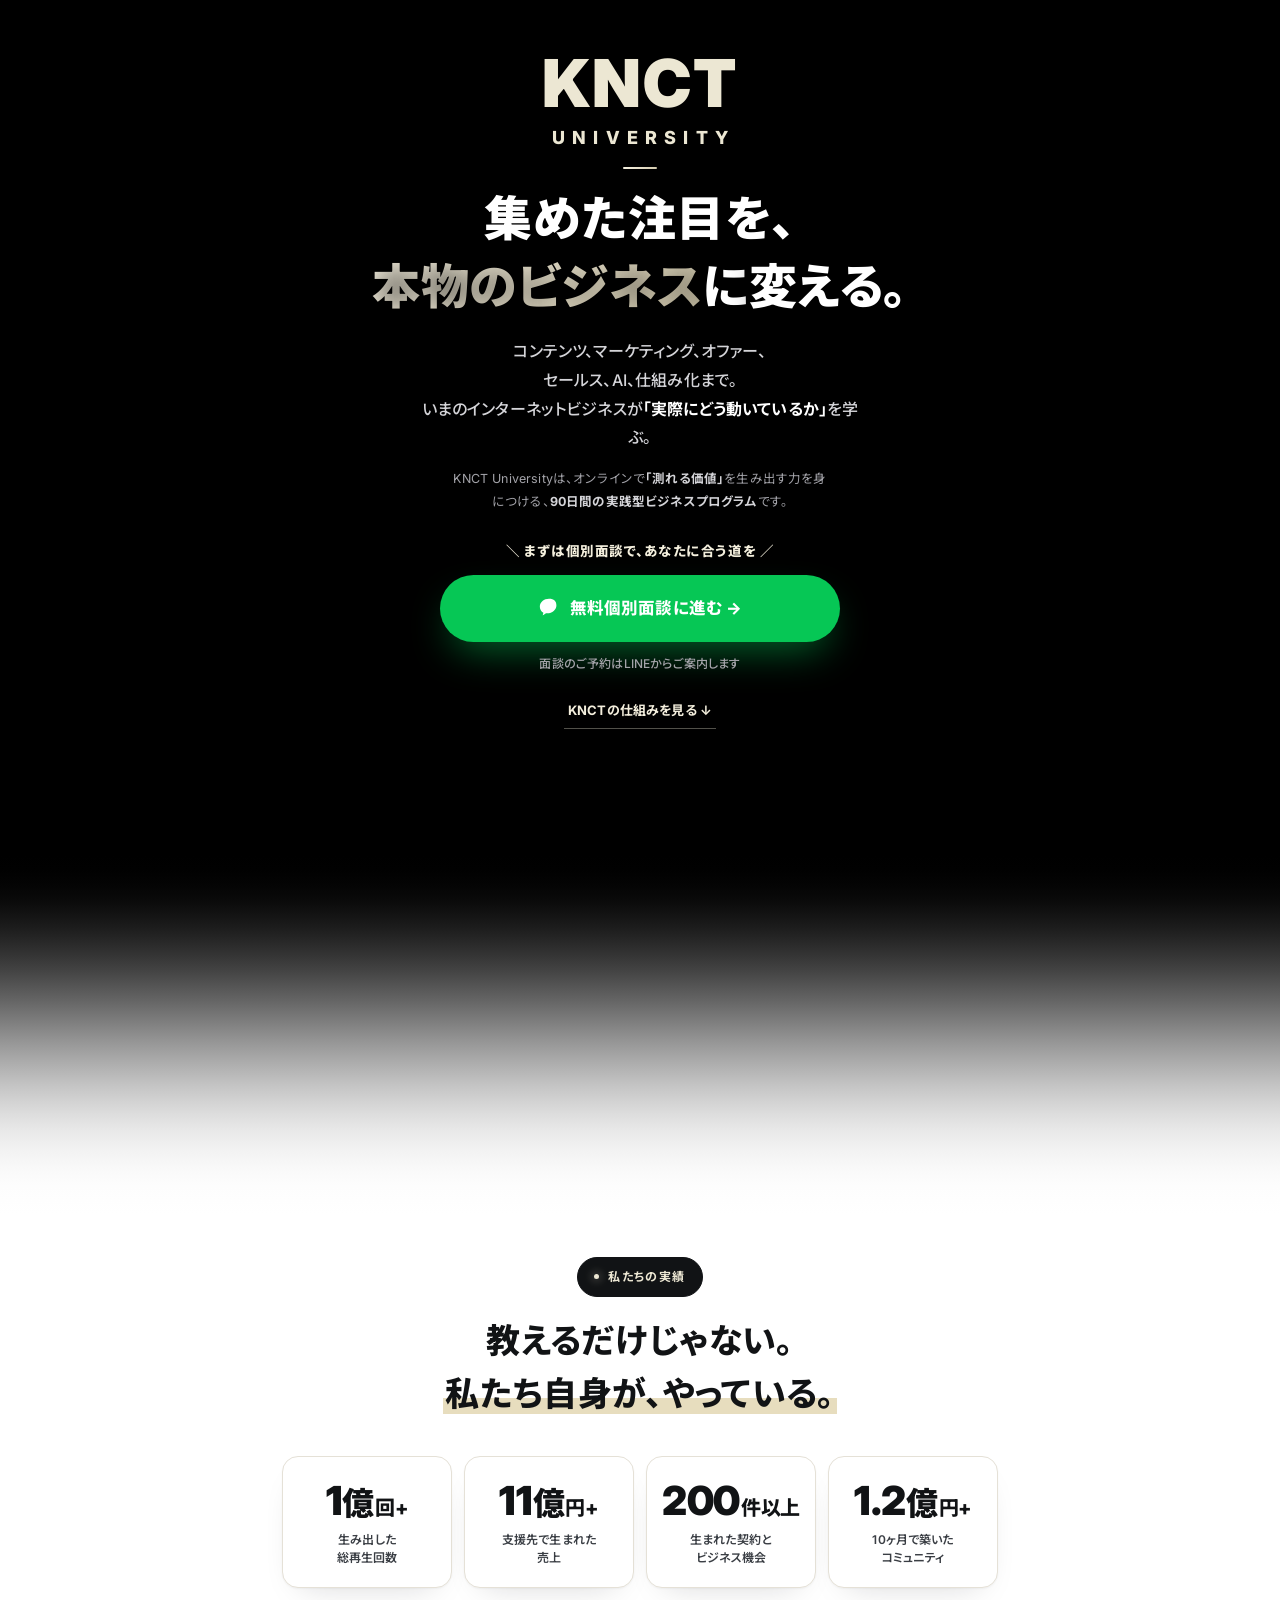
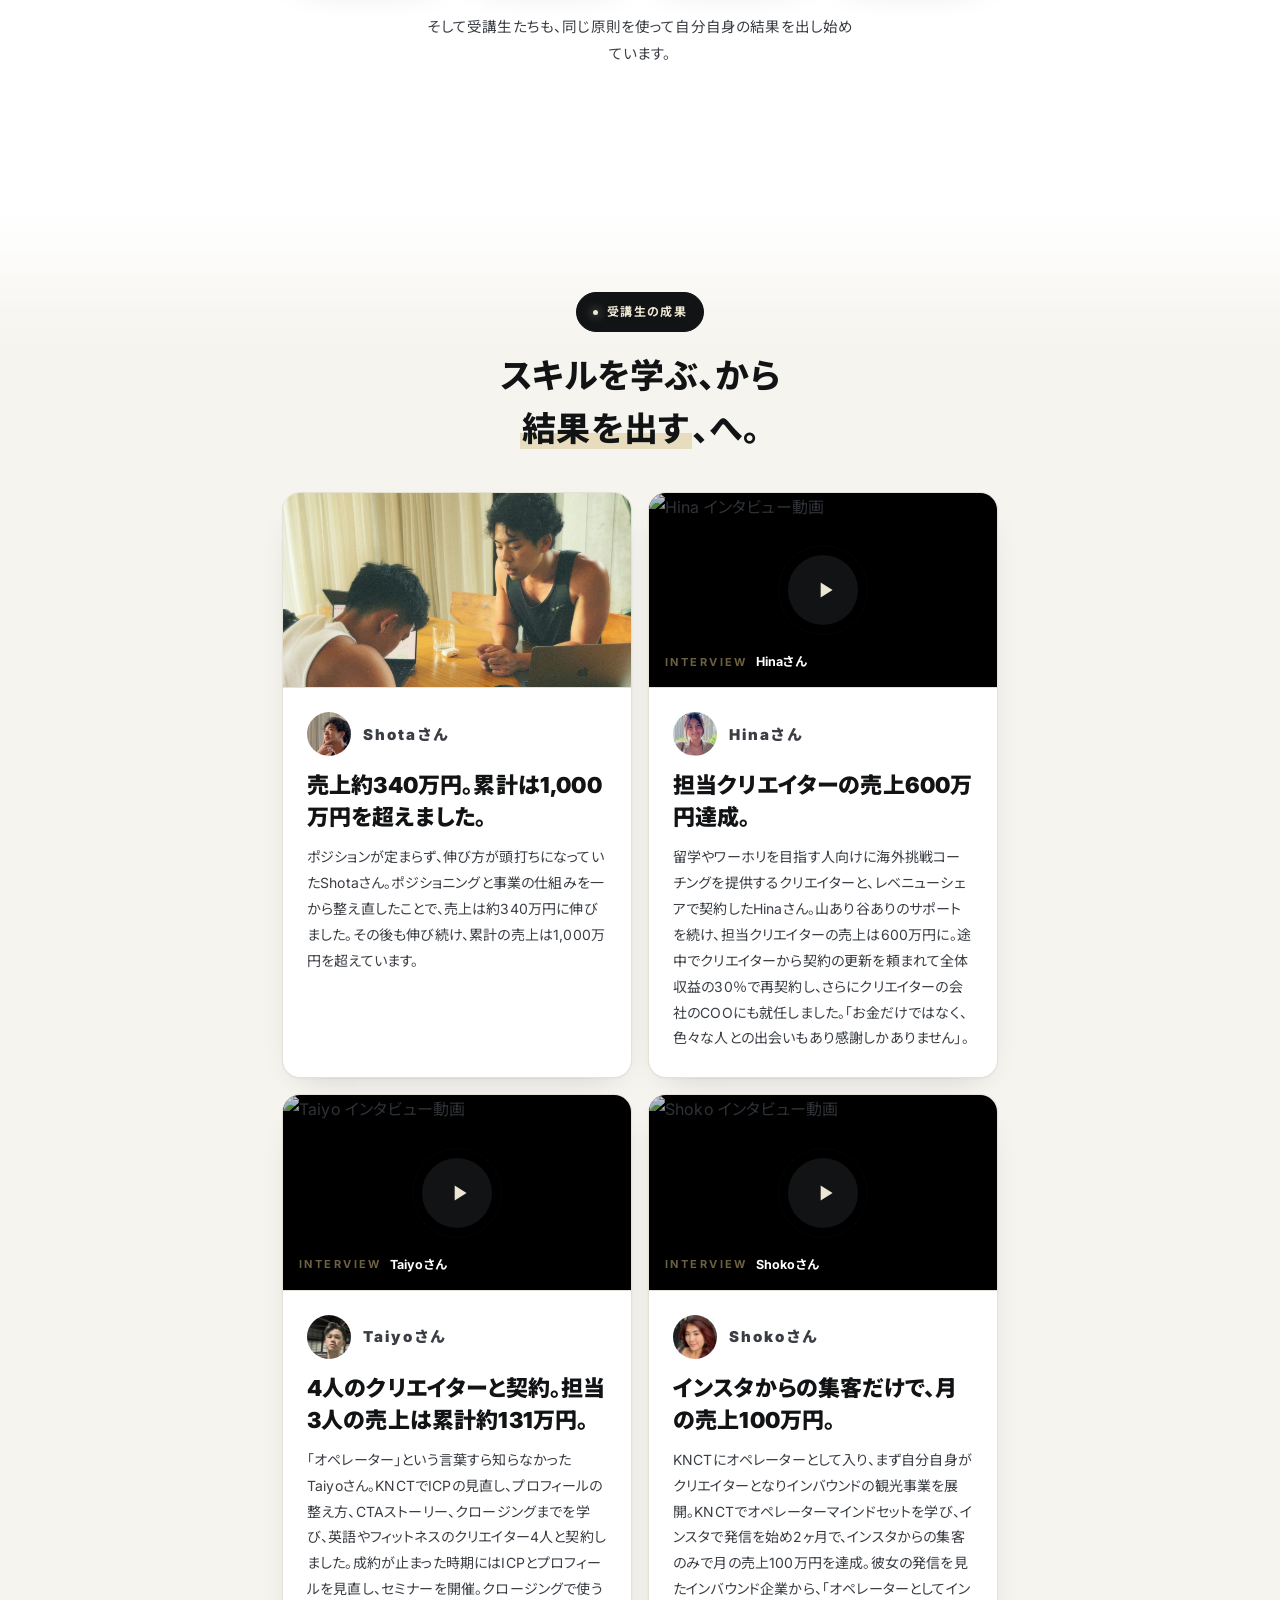
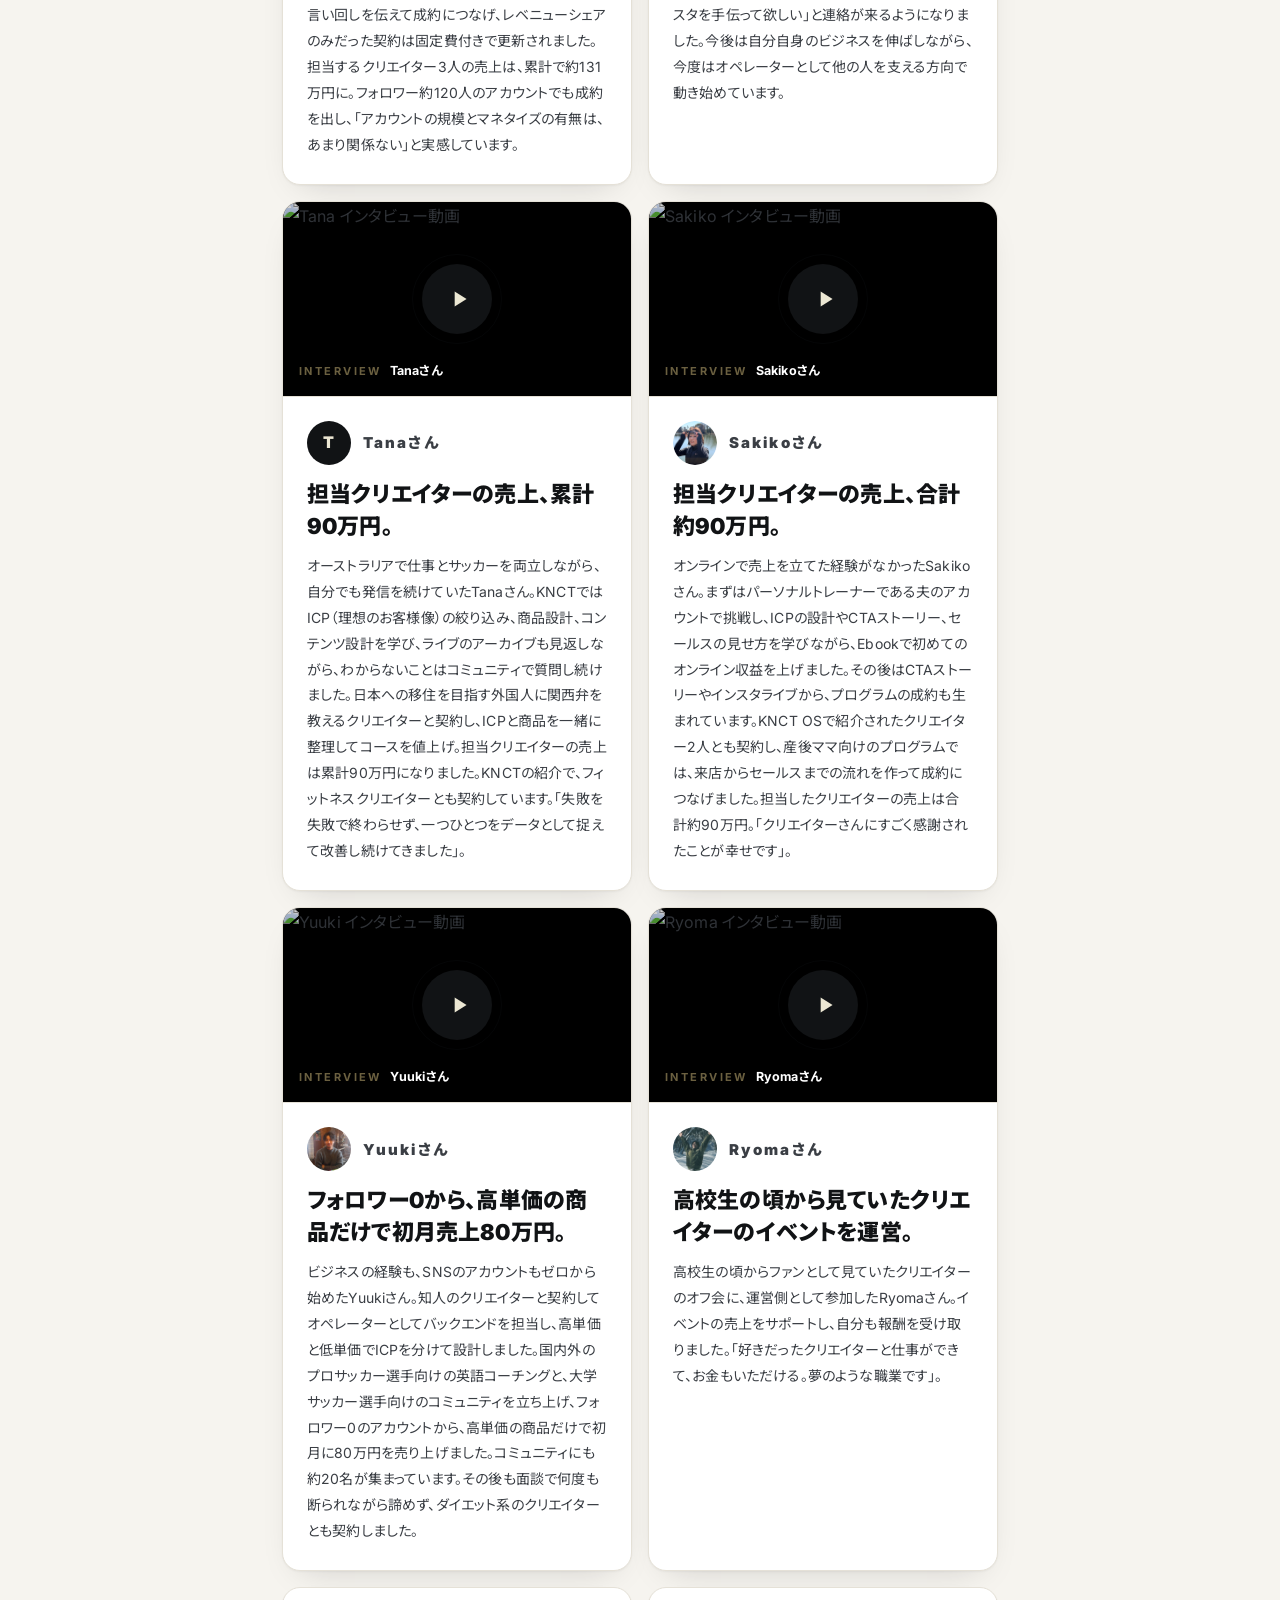
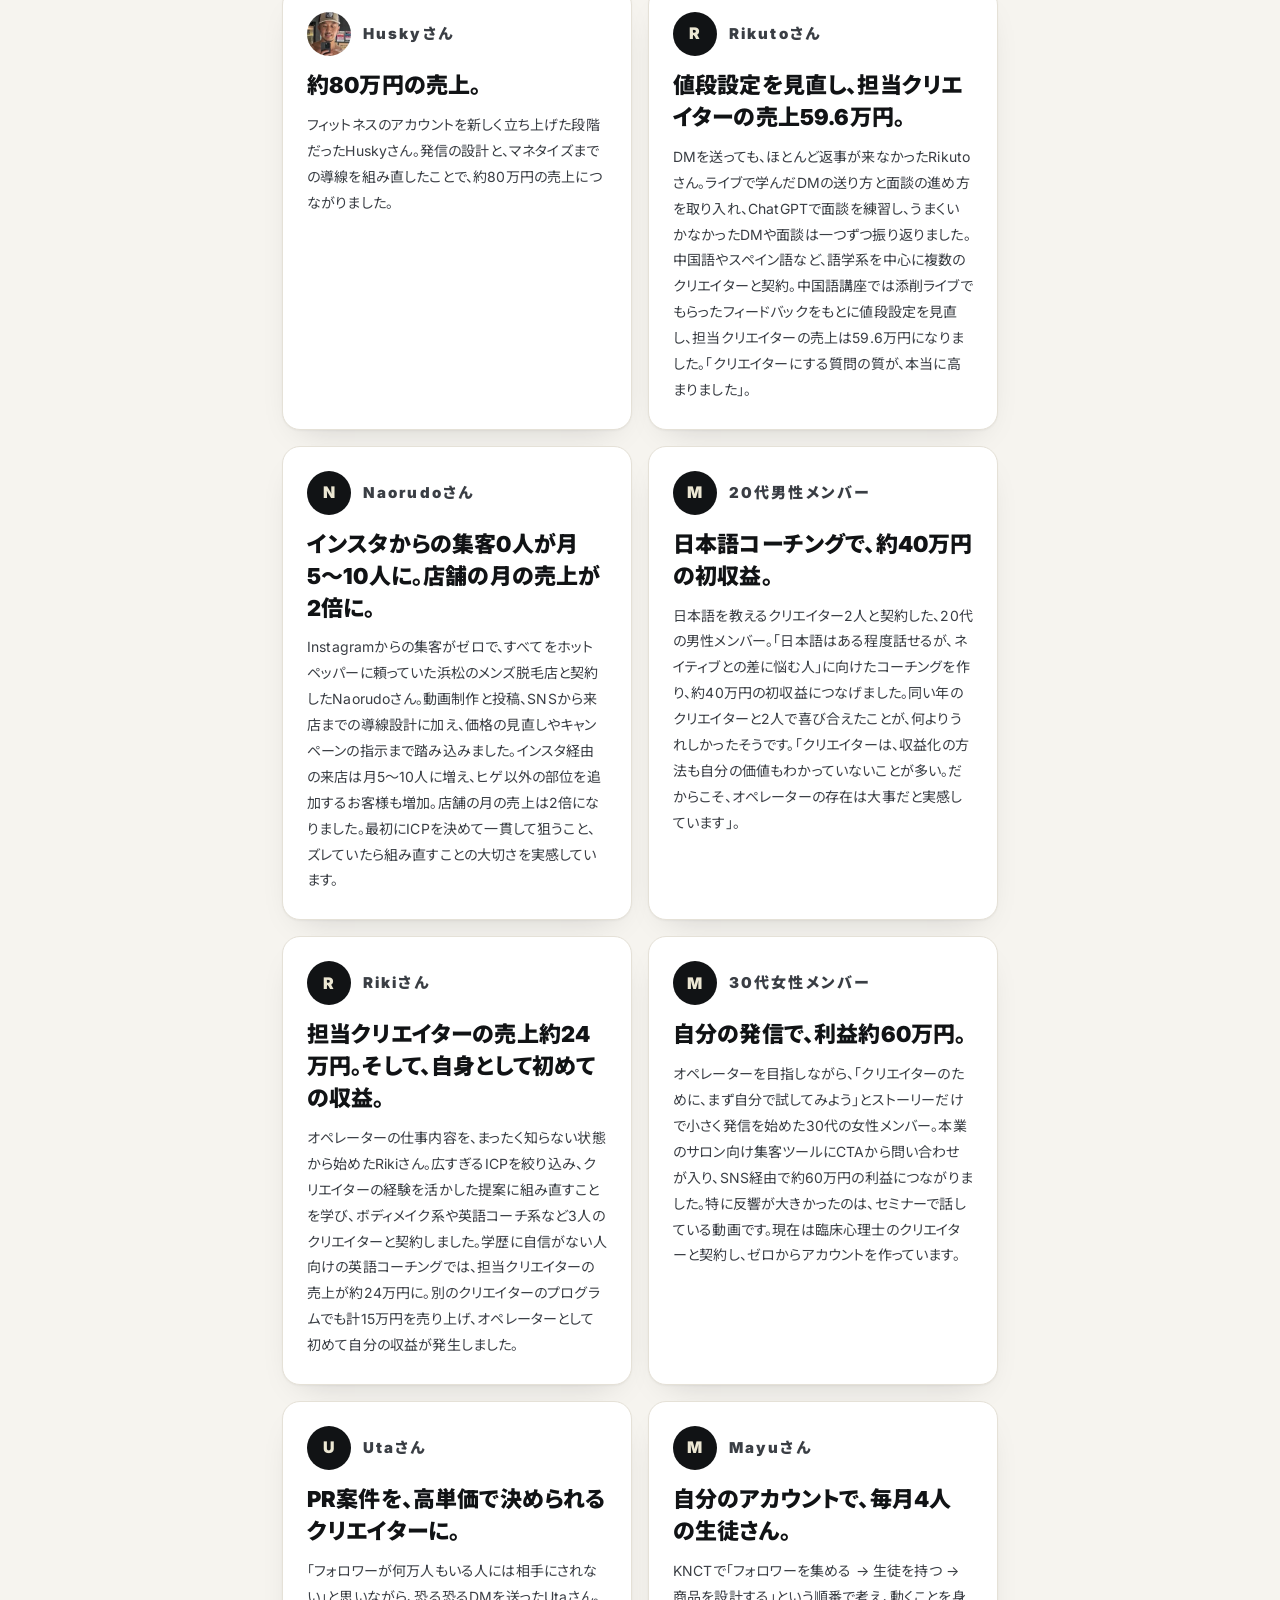
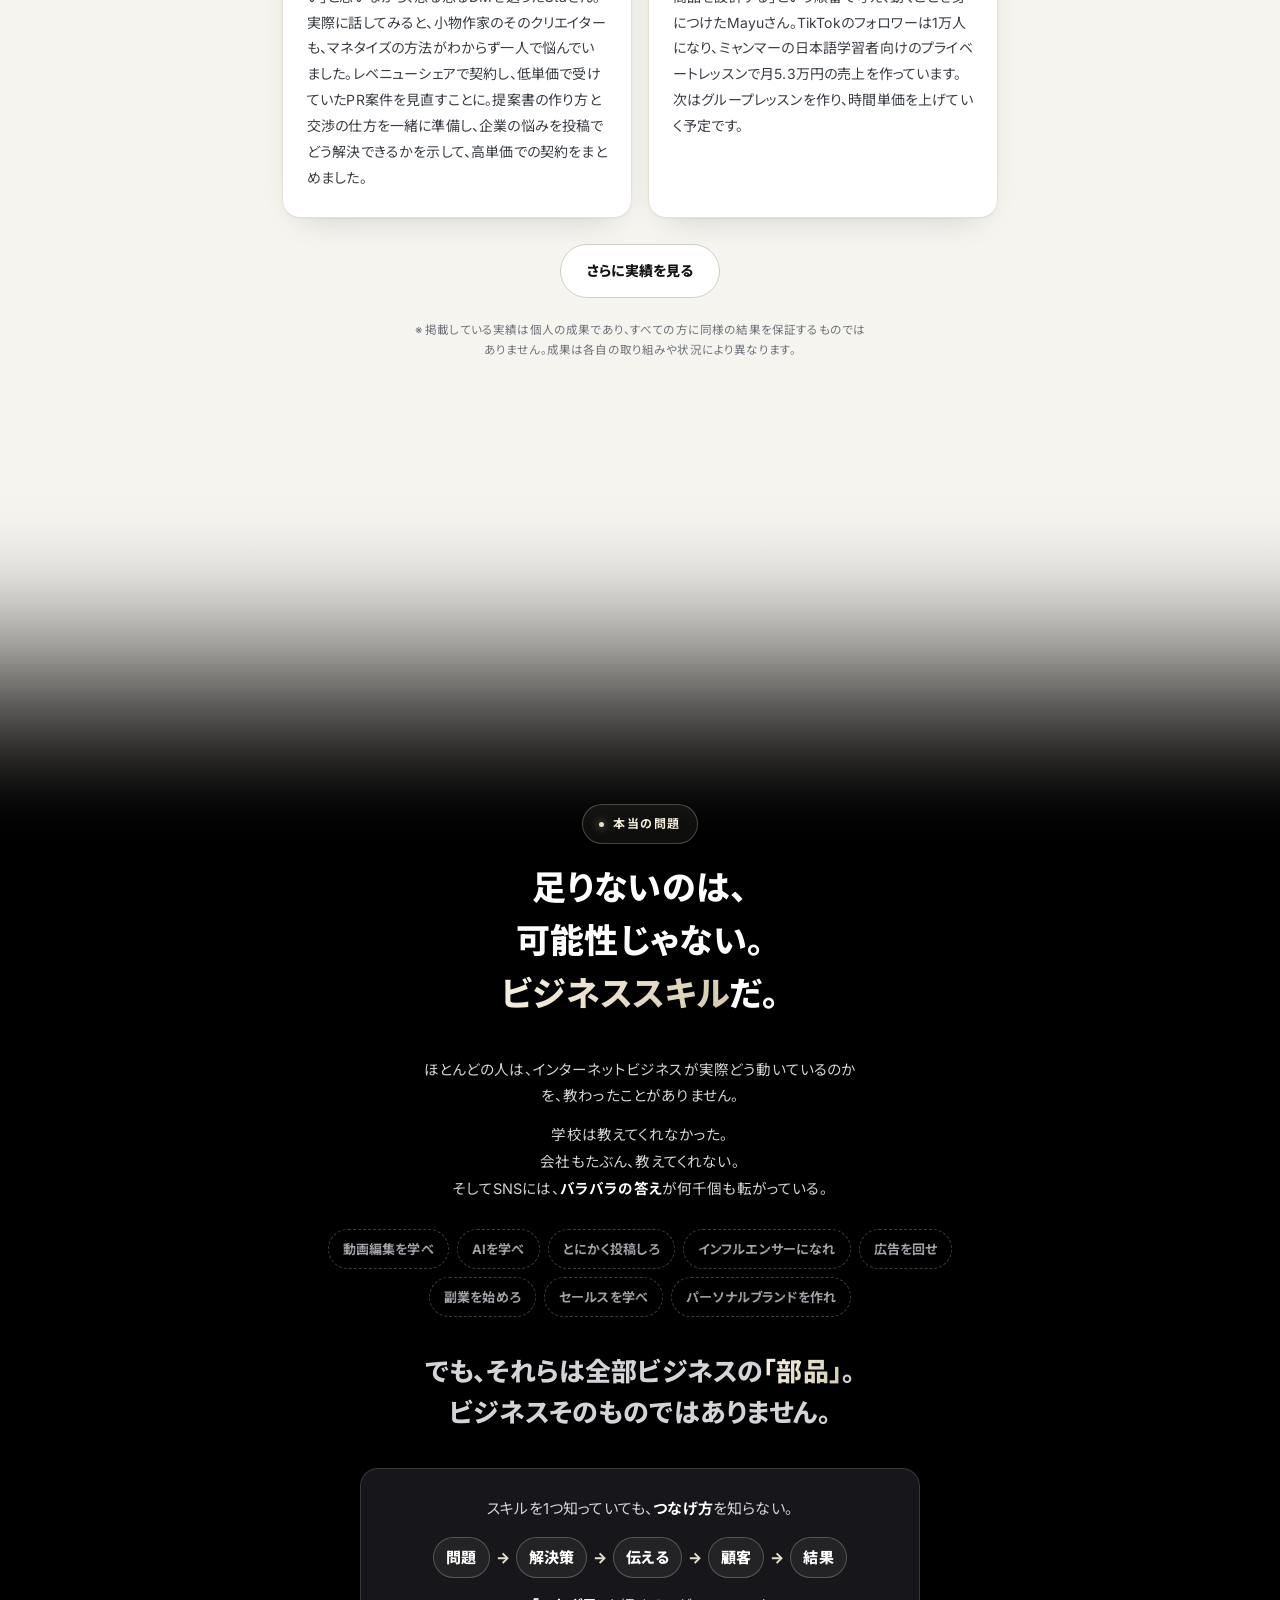
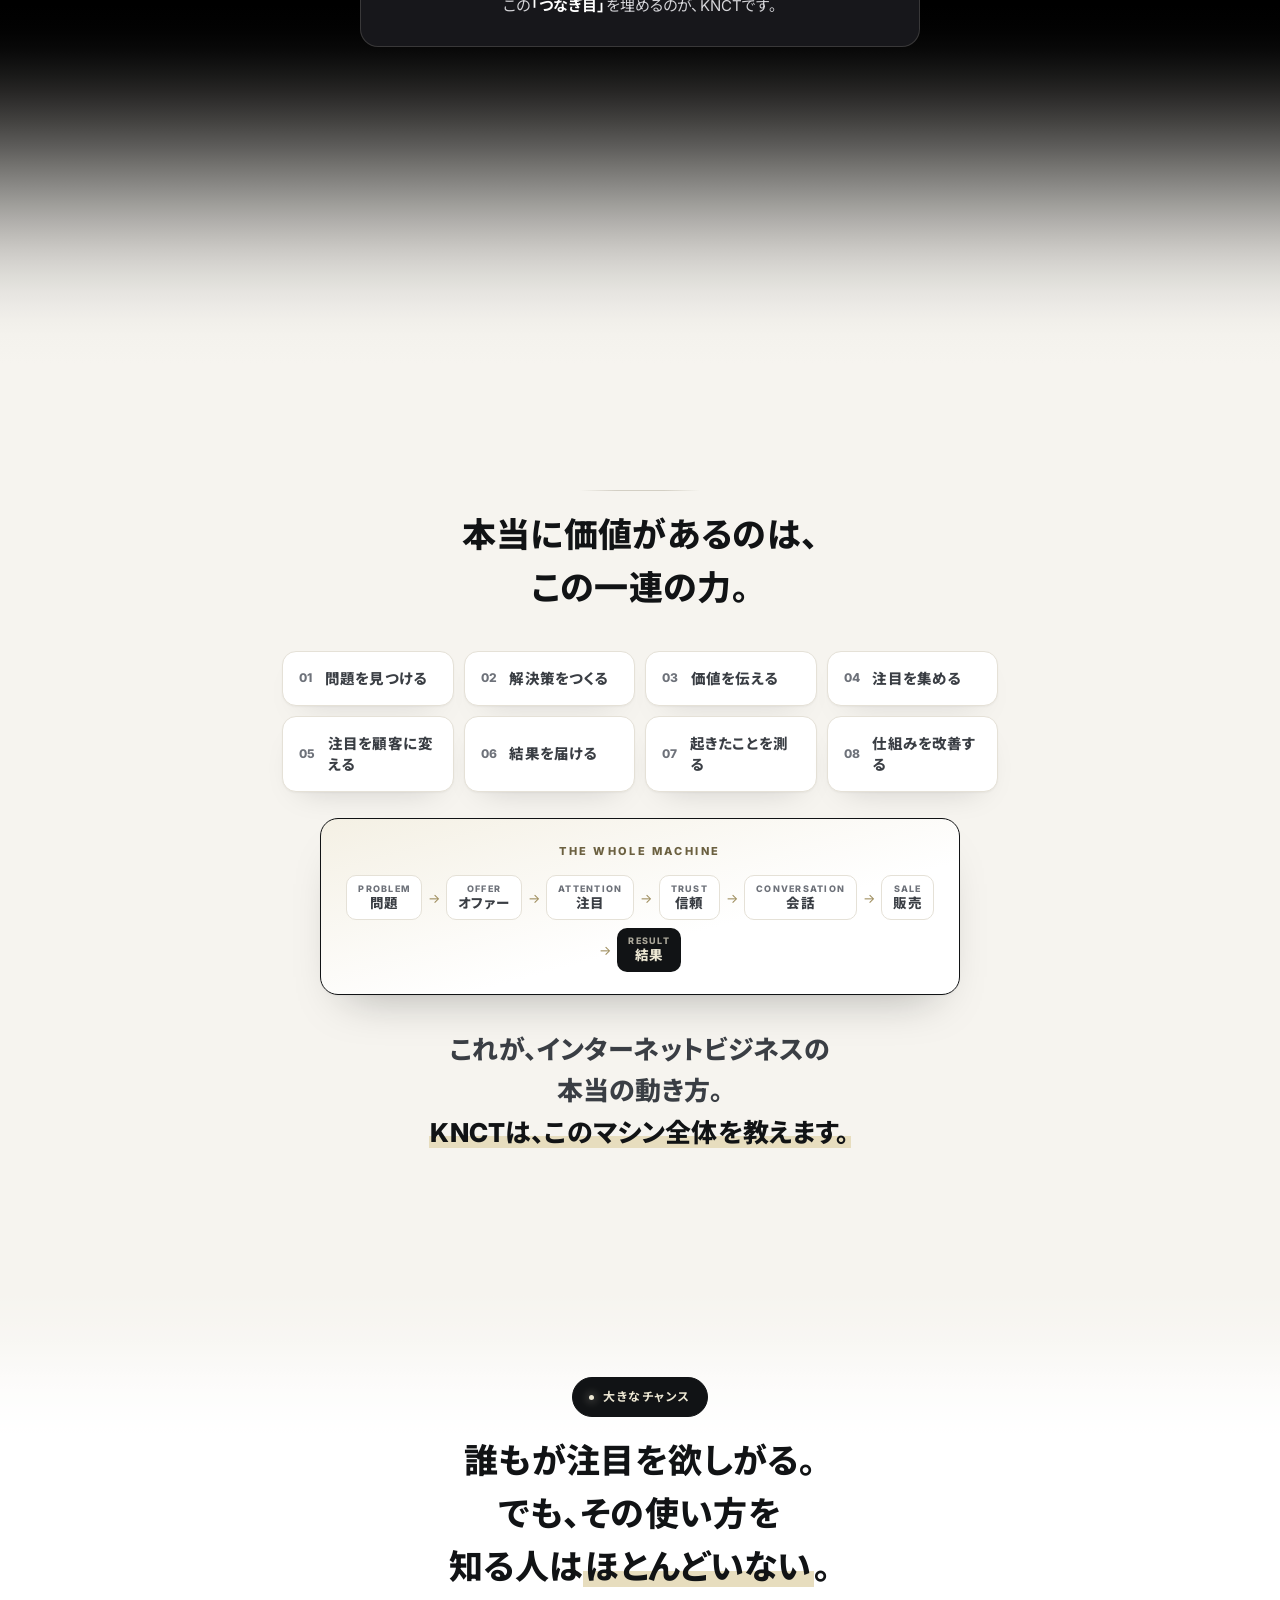
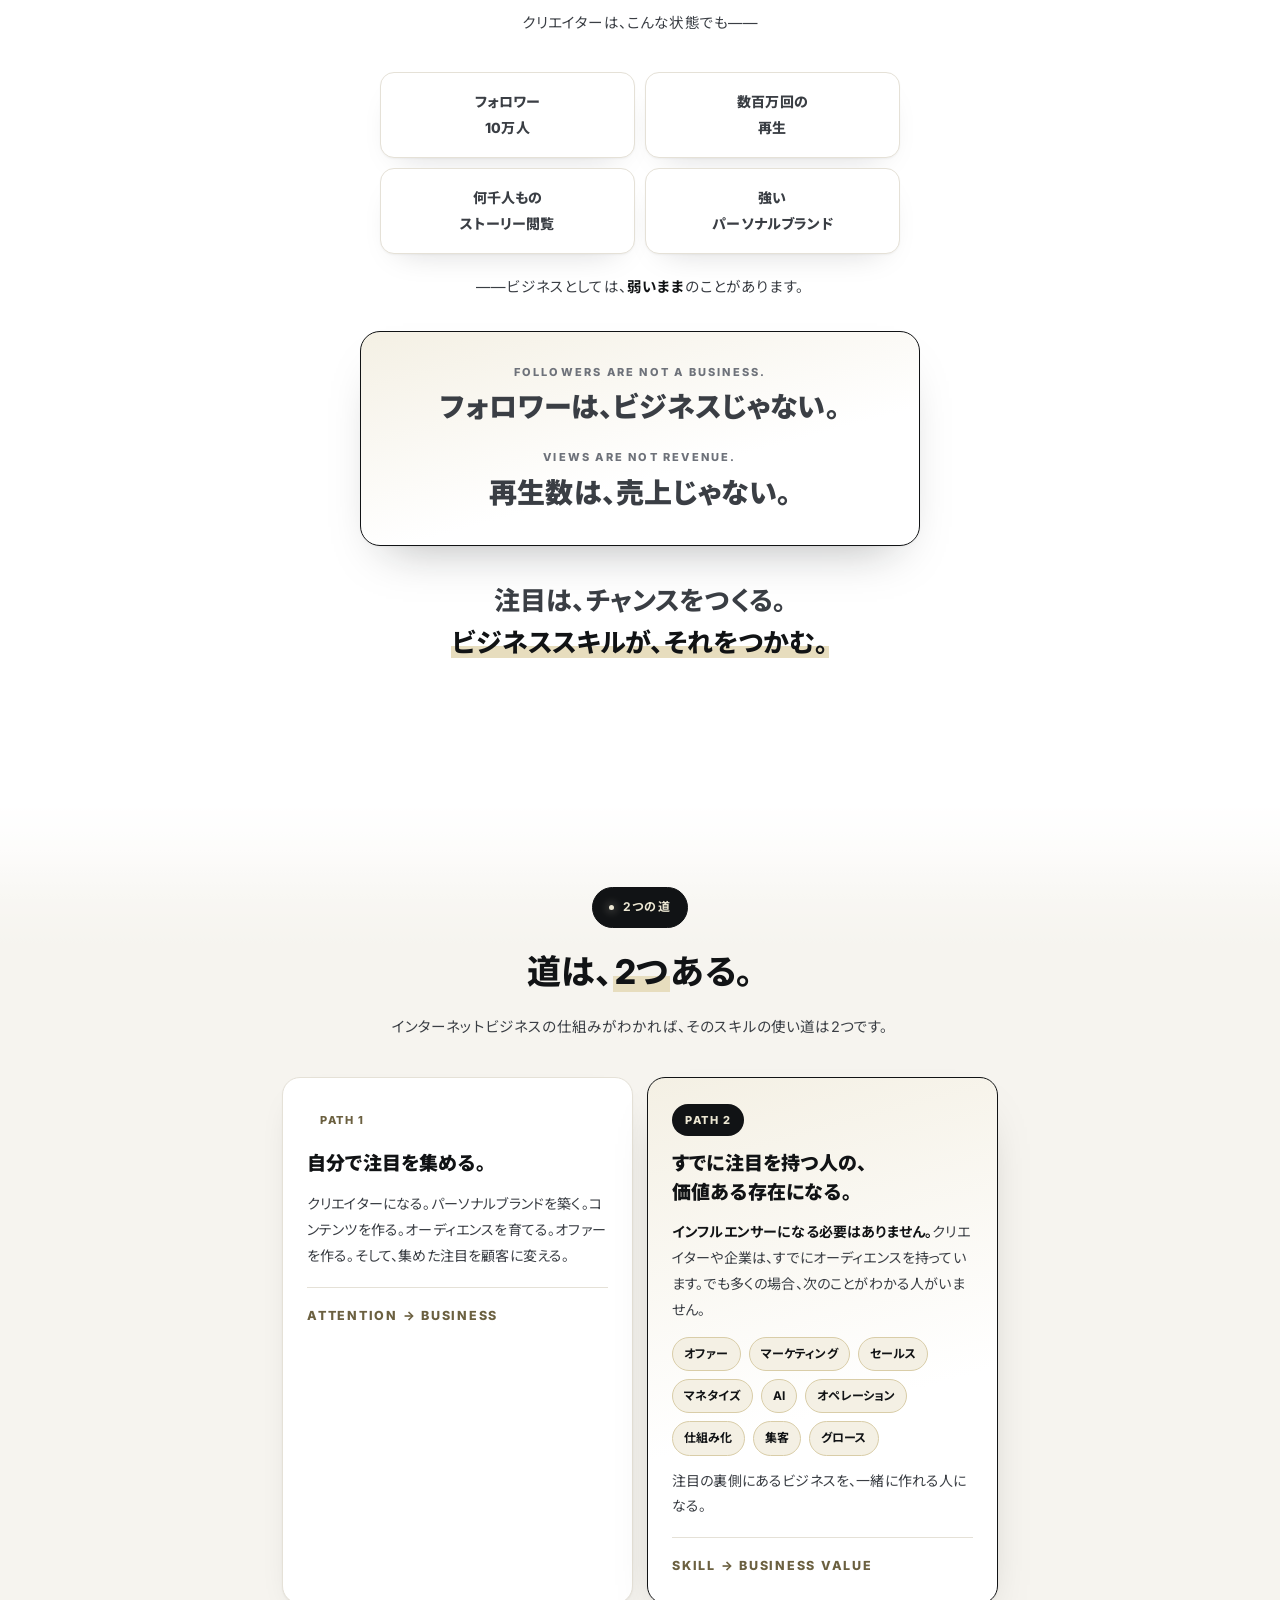
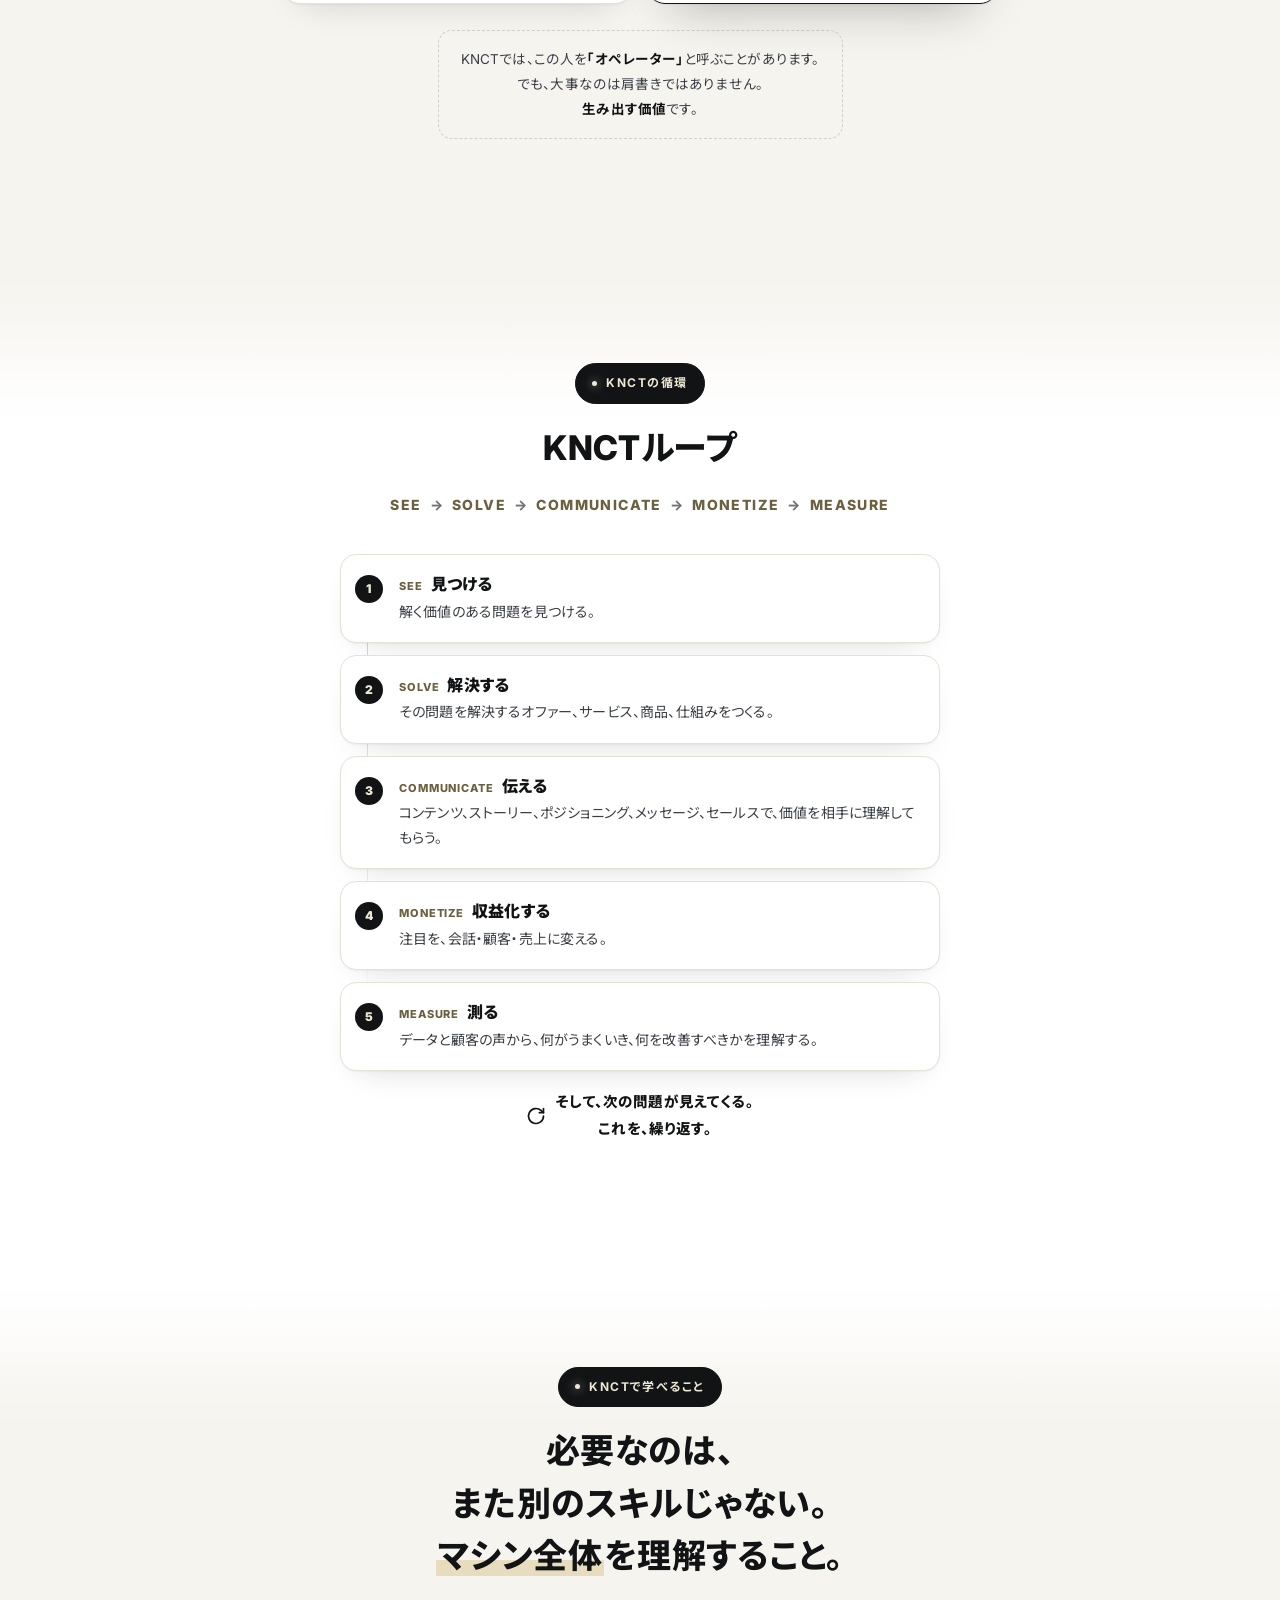
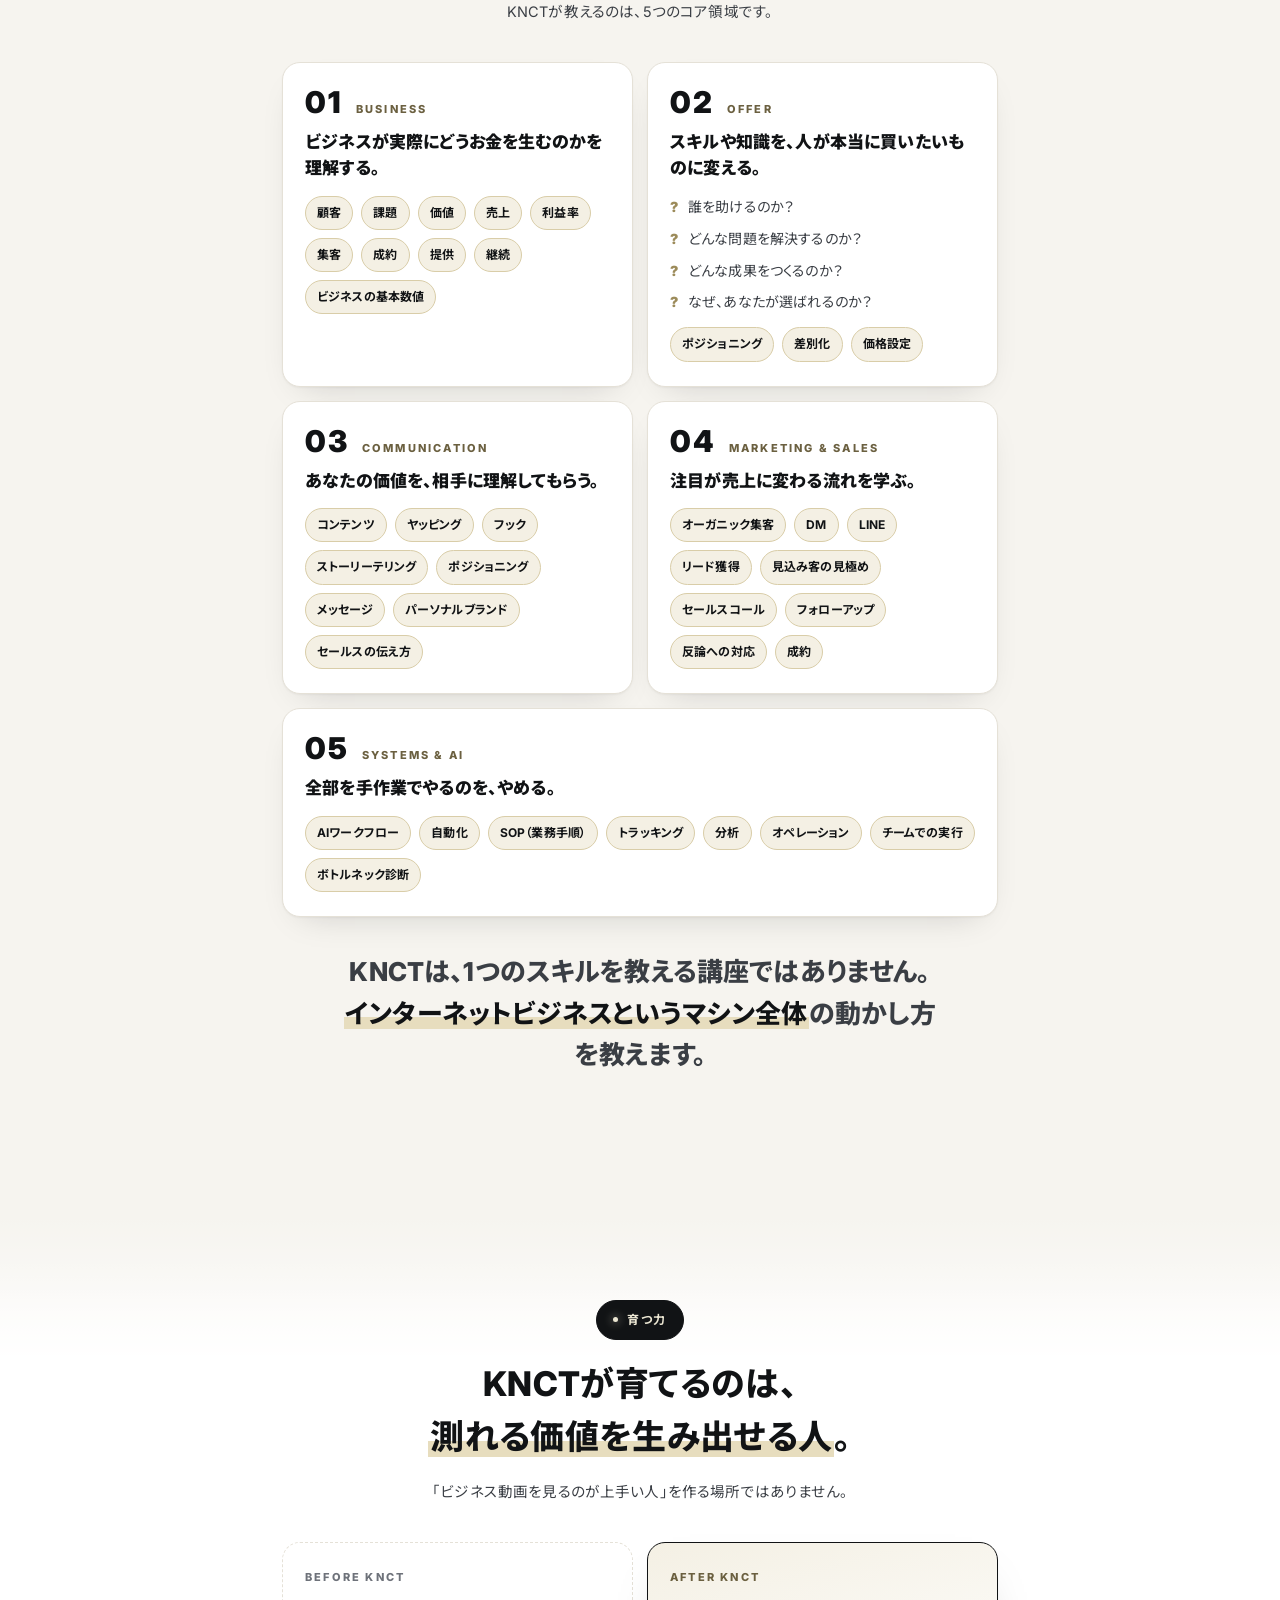
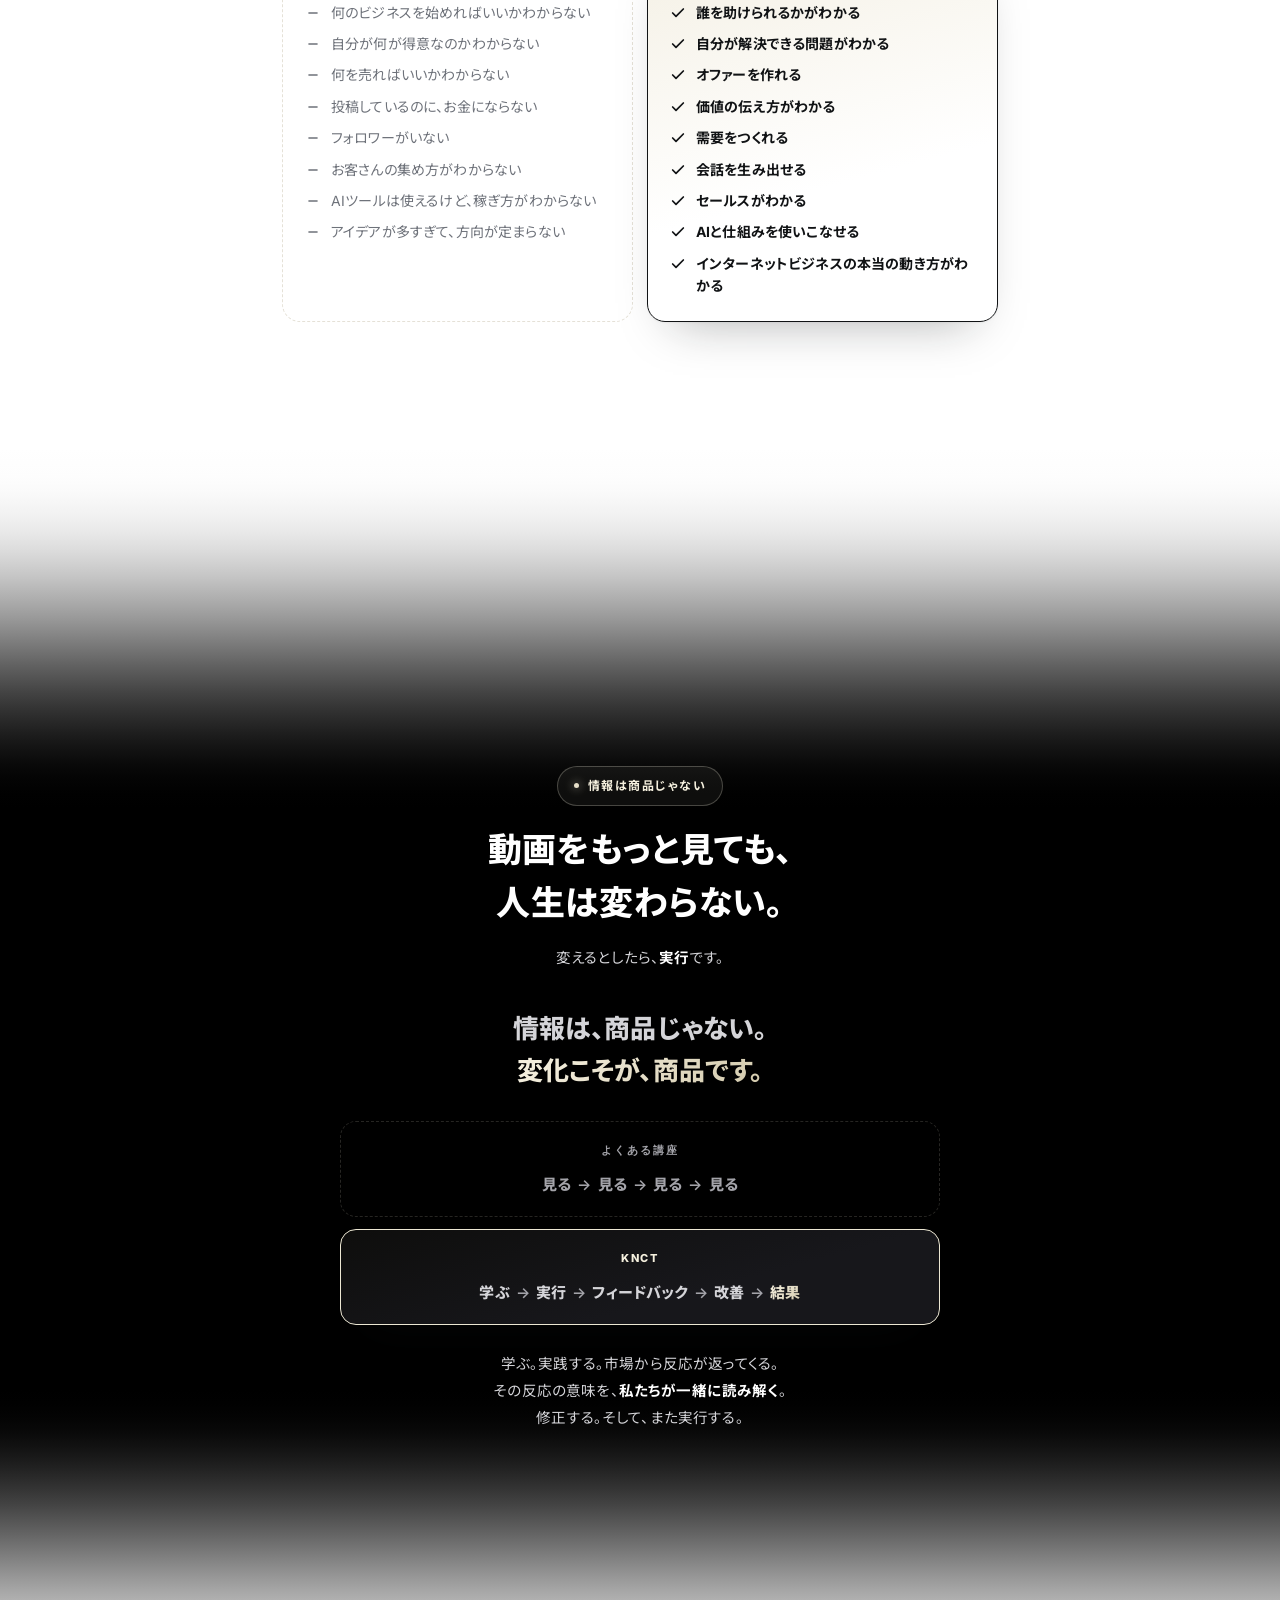
==== index.html @ 18842fbc "Merge branch 'knct-uni-v3' into knct-uni-v3-novsl # Conflicts: #	index.html" ====
<!DOCTYPE html>
<html lang="ja">
<head>
<meta charset="UTF-8" />
<meta name="viewport" content="width=device-width, initial-scale=1.0, viewport-fit=cover" />
<!-- LM Tag -->
<script>(function(w,d,s,i){w['lmLayer']=w['lmLayer']||[];var f=d.getElementsByTagName(s)[0],j=d.createElement(s);j.async=true;j.src=i;f.parentNode.insertBefore(j,f);})(window,document,'script','https://ltag.jp/2010069004/base/script.js');</script>
<!-- End LM Tag -->
<title>KNCT University｜集めた注目を、本物のビジネスに変える。</title>
<meta name="description" content="コンテンツ、マーケティング、オファー、セールス、AI、仕組み化まで。いまのインターネットビジネスの動き方を学び、測れる価値を生み出す90日間の実践型ビジネスプログラム。LINEから個別面談をご予約いただけます。" />
<meta property="og:title" content="集めた注目を、本物のビジネスに変える。｜KNCT University" />
<meta property="og:description" content="自分のビジネスを作るか。注目を持つ人の、欠かせない存在になるか。90日間の実践型ビジネスプログラム。LINEから個別面談をご予約いただけます。" />
<meta property="og:type" content="website" />
<meta property="og:image" content="assets/og-image.png" />
<meta name="twitter:card" content="summary_large_image" />
<meta name="twitter:image" content="assets/og-image.png" />
<meta name="theme-color" content="#050505" />
<link rel="icon" type="image/png" sizes="32x32" href="assets/favicon-32.png" />
<link rel="icon" type="image/png" sizes="16x16" href="assets/favicon-16.png" />
<link rel="apple-touch-icon" sizes="180x180" href="assets/apple-touch-icon.png" />
<link rel="manifest" href="site.webmanifest" />
<link rel="preconnect" href="https://fonts.googleapis.com" />
<link rel="preconnect" href="https://fonts.gstatic.com" crossorigin />
<link rel="preconnect" href="https://i.ytimg.com" />
<link rel="preconnect" href="https://www.youtube-nocookie.com" />
<link href="https://fonts.googleapis.com/css2?family=Inter:wght@400;500;600;700;800;900&family=Noto+Sans+JP:wght@400;500;700;900&display=swap" rel="stylesheet" />
<style>
  :root {
    --bg: #0c0c0e;
    --bg-2: #131317;
    --surface: #17171b;
    --surface-2: #1e1e23;
    --line: rgba(255,255,255,0.12);
    --line-strong: rgba(255,255,255,0.22);
    --fg: #f7f4ec;
    --muted: rgba(247,244,236,0.74);
    --faint: rgba(247,244,236,0.48);
    --gold: #e6dfc9;
    --gold-2: #f4efdd;
    --gold-deep: #cdc4a8;
    --champ: #ECE7D3;
    --gold-grad: linear-gradient(135deg, #f6f1e1 0%, #e6dfc9 50%, #d2c9ac 100%);
    --line-green: #06c755;
    --radius: 18px;
    --maxw: 760px;
    --ease: cubic-bezier(0.22, 1, 0.36, 1);
    --font: "Inter", "Noto Sans JP", -apple-system, BlinkMacSystemFont, "Hiragino Kaku Gothic ProN", "Hiragino Sans", Meiryo, sans-serif;
  }

  * { margin: 0; padding: 0; box-sizing: border-box; -webkit-tap-highlight-color: transparent; }
  html { scroll-behavior: smooth; -webkit-text-size-adjust: 100%; }
  body {
    font-family: var(--font); background: var(--bg); color: var(--fg); line-height: 1.85;
    font-feature-settings: "palt" 1; letter-spacing: 0.01em; overflow-x: hidden;
    -webkit-font-smoothing: antialiased; text-rendering: optimizeLegibility;
  }
  ::selection { background: var(--gold); color: #0a0a0a; }
  a { color: inherit; text-decoration: none; }
  img { display: block; max-width: 100%; }
  b, strong { color: var(--fg); font-weight: 700; }
  .wrap { width: 100%; max-width: var(--maxw); margin: 0 auto; padding: 0 22px; }
  h1, h2, h3, h4 { letter-spacing: 0.01em; font-weight: 800; line-height: 1.5; }
  .gold { background: var(--gold-grad); -webkit-background-clip: text; background-clip: text; -webkit-text-fill-color: transparent; }
  .latin { font-family: "Inter", sans-serif; letter-spacing: 0.08em; }
  .sp-br { display: inline; }

  .eyebrow {
    display: inline-flex; align-items: center; gap: 9px; font-size: 11px; font-weight: 700;
    letter-spacing: 0.24em; text-transform: uppercase; color: var(--gold-2);
    padding: 8px 16px; border: 1px solid var(--line-strong); border-radius: 100px;
    background: rgba(236,231,211,0.06);
  }
  .eyebrow .dot { width: 5px; height: 5px; border-radius: 50%; background: var(--gold); display: inline-block; box-shadow: 0 0 10px 1px rgba(236,231,211,0.7); }

  .section { padding: 80px 0 0; position: relative; }
  .rule { width: 100%; max-width: 120px; height: 1px; margin: 0 auto; background: linear-gradient(90deg, transparent, var(--gold), transparent); opacity: 0.6; }

  .reveal { opacity: 0; transform: translateY(22px); transition: opacity 0.8s var(--ease), transform 0.8s var(--ease); }
  .reveal.in { opacity: 1; transform: none; }
  @media (prefers-reduced-motion: reduce) { .reveal { opacity: 1; transform: none; transition: none; } html { scroll-behavior: auto; } }

  /* ===== Section heading ===== */
  .head { text-align: center; max-width: 640px; margin: 0 auto 36px; }
  .head h2 { font-size: clamp(23px, 6vw, 34px); font-weight: 900; line-height: 1.55; margin-top: 18px; }
  .head p { color: var(--muted); font-size: 14.5px; margin-top: 16px; }
  .body-c { text-align: center; color: var(--muted); font-size: 14.5px; max-width: 30em; margin: 0 auto; }
  .body-c + .body-c { margin-top: 12px; }
  .punch { text-align: center; max-width: 600px; margin: 34px auto 0; font-size: clamp(19px, 5vw, 26px); font-weight: 900; line-height: 1.6; }

  /* ===== Hero ===== */
  .hero { position: relative; padding: 52px 0 12px; overflow: hidden; text-align: center; }
  .hero::before { content: ""; position: absolute; inset: 0; z-index: -3; background: radial-gradient(620px 300px at 50% 8%, rgba(236,231,211,0.07), transparent 70%), var(--bg); }
  .hero-photo { position: absolute; top: 0; left: 0; right: 0; height: clamp(330px, 52vh, 460px); z-index: -2; overflow: hidden; background: #050505; }
  .hero-photo img { width: 100%; height: 100%; object-fit: cover; object-position: 50% 26%; animation: kenburns 40s ease-in-out infinite; }
  @keyframes kenburns { 0%,100% { transform: scale(1.08) translate3d(-1.2%, 0.6%, 0); } 50% { transform: scale(1.16) translate3d(1.2%, -1%, 0); } }
  @media (prefers-reduced-motion: reduce) { .hero-photo img { animation: none; transform: scale(1.04); } }
  .hero-photo-veil { position: absolute; inset: 0; background: linear-gradient(180deg, rgba(5,5,6,0.62) 0%, rgba(5,5,6,0.5) 22%, rgba(7,7,9,0.88) 62%, var(--bg) 100%); }
  .hero-grid { position: absolute; inset: 0; z-index: -1; opacity: 0.5; background-image: linear-gradient(rgba(255,255,255,0.035) 1px, transparent 1px), linear-gradient(90deg, rgba(255,255,255,0.035) 1px, transparent 1px); background-size: 64px 64px; mask-image: radial-gradient(680px 460px at 50% 8%, #000 25%, transparent 78%); -webkit-mask-image: radial-gradient(680px 460px at 50% 8%, #000 25%, transparent 78%); }
  .hero-brand { display: flex; flex-direction: column; align-items: center; margin-bottom: 16px; }
  .hero-brand .hb-main { font-weight: 900; font-size: clamp(38px, 12vw, 66px); line-height: 0.96; letter-spacing: 0.03em; color: var(--champ); text-shadow: 0 2px 30px rgba(0,0,0,0.75); }
  .hero-brand .hb-sub { font-weight: 800; font-size: clamp(12px, 3.8vw, 18px); letter-spacing: 0.4em; padding-left: 0.4em; color: var(--champ); margin-top: 6px; }
  .hero-brand .hb-line { width: 34px; height: 2px; background: var(--gold-grad); border-radius: 2px; margin-top: 12px; }
  .hero h1 { font-size: clamp(28px, 7.6vw, 48px); font-weight: 900; line-height: 1.42; margin: 0 auto; text-shadow: 0 2px 26px rgba(0,0,0,0.6); }
  .hero .lead { font-size: clamp(13.5px, 3.7vw, 16px); color: var(--muted); margin: 16px auto 0; max-width: 28em; font-weight: 500; line-height: 1.8; }
  .hero .forks { display: grid; gap: 8px; max-width: 420px; margin: 18px auto 0; text-align: left; }
  .hero .forks div { display: flex; gap: 12px; align-items: center; font-size: 14.5px; font-weight: 700; padding: 11px 16px; border: 1px solid var(--line); border-radius: 12px; background: rgba(23,23,27,0.7); }
  .hero .forks .n { font-size: 10.5px; letter-spacing: 0.14em; color: var(--gold-2); font-weight: 800; flex: none; }
  .hero .def { font-size: 12.5px; color: var(--faint); max-width: 30em; margin: 16px auto 0; line-height: 1.8; }
  .hero .def b { color: var(--muted); }
  .scroll-link { display: inline-flex; align-items: center; gap: 6px; font-size: 13px; font-weight: 700; color: var(--gold-2); margin-top: 6px; padding: 6px 4px; border-bottom: 1px solid rgba(236,231,211,0.35); }

  /* ===== Video facade ===== */
  .video { position: relative; width: 100%; aspect-ratio: 16 / 9; border-radius: 20px; overflow: hidden; cursor: pointer; background: #000; border: 1px solid var(--line-strong); box-shadow: 0 40px 80px -40px rgba(0,0,0,0.9), 0 0 0 1px rgba(236,231,211,0.10); }
  .video.hero-video { max-width: 680px; margin: 22px auto 0; box-shadow: 0 50px 110px -45px rgba(0,0,0,0.95), 0 0 0 1px rgba(236,231,211,0.22); }
  .video::after { content: ""; position: absolute; inset: 0; border-radius: 20px; pointer-events: none; box-shadow: inset 0 0 0 1px rgba(236,231,211,0.18); }
  .video-thumb { width: 100%; height: 100%; object-fit: cover; transition: transform 0.8s var(--ease), opacity 0.5s ease; }
  .video-veil { position: absolute; inset: 0; z-index: 2; background: linear-gradient(180deg, rgba(0,0,0,0.18), rgba(0,0,0,0.45)); transition: opacity 0.5s ease; }
  .video:hover .video-thumb { transform: scale(1.04); }
  .video-play { position: absolute; top: 50%; left: 50%; transform: translate(-50%, -50%); width: 70px; height: 70px; border-radius: 50%; border: none; cursor: pointer; background: var(--gold-grad); display: grid; place-items: center; box-shadow: 0 14px 40px -8px rgba(236,231,211,0.6); z-index: 3; transition: transform 0.25s var(--ease), opacity 0.45s ease; }
  .video-play::before { content: ""; position: absolute; inset: -10px; border-radius: 50%; border: 1px solid rgba(236,231,211,0.45); animation: ripple 2.6s var(--ease) infinite; }
  @keyframes ripple { 0% { transform: scale(1); opacity: 0.7; } 100% { transform: scale(1.5); opacity: 0; } }
  .video:hover .video-play { transform: translate(-50%, -50%) scale(1.07); }
  .video-play svg { width: 26px; height: 26px; color: #0a0a0a; margin-left: 4px; }
  .video-label { position: absolute; left: 16px; bottom: 14px; right: 16px; z-index: 3; text-align: left; font-size: 12.5px; font-weight: 700; color: #fff; text-shadow: 0 2px 12px rgba(0,0,0,0.8); display: flex; align-items: center; gap: 8px; transition: opacity 0.45s ease, transform 0.45s var(--ease); }
  .video-label .lp { font-size: 11px; letter-spacing: 0.22em; color: var(--gold-2); text-transform: uppercase; }
  .video iframe { position: absolute; inset: 0; width: 100%; height: 100%; border: 0; z-index: 1; }
  .video.playing .video-thumb, .video.playing .video-veil, .video.playing .video-play { opacity: 0; pointer-events: none; }
  .video.playing .video-label { opacity: 0; transform: translateY(8px); pointer-events: none; }
  .video-tap { position: absolute; top: 14px; right: 14px; z-index: 3; display: none; align-items: center; gap: 6px; font-size: 11.5px; font-weight: 700; color: #fff; background: rgba(0,0,0,0.55); padding: 6px 11px; border-radius: 100px; backdrop-filter: blur(6px); -webkit-backdrop-filter: blur(6px); transition: opacity 0.4s ease; }
  .video-tap svg { width: 14px; height: 14px; }
  .video.preview .video-tap { display: flex; }
  .video.preview .video-play { display: none; }
  .video.playing .video-tap { opacity: 0; pointer-events: none; }
  .video.preview:not(.playing) .video-label { opacity: 0; }
  @media (prefers-reduced-motion: reduce) { .video-play::before { animation: none; } }

  /* ===== CTA ===== */
  .cta-block { margin-top: 26px; display: flex; flex-direction: column; align-items: center; gap: 11px; }
  .cta-ribbon { font-size: 13.5px; font-weight: 800; color: var(--gold-2); letter-spacing: 0.04em; }
  .cta-sub { font-size: 12px; color: var(--faint); font-weight: 500; }
  .btn-line { display: inline-flex; align-items: center; justify-content: center; gap: 10px; background: var(--line-green); color: #fff; font-weight: 800; font-size: 16.5px; padding: 18px 30px; border-radius: 100px; width: 100%; max-width: 400px; box-shadow: 0 18px 40px -12px rgba(6,199,85,0.55); transition: transform 0.2s var(--ease); animation: linepulse 2.6s var(--ease) infinite; }
  .btn-line:active { transform: translateY(1px) scale(0.99); animation: none; }
  .btn-line svg { width: 22px; height: 22px; flex: none; }
  @keyframes linepulse {
    0%, 100% { transform: scale(1); box-shadow: 0 18px 40px -12px rgba(6,199,85,0.55), 0 0 0 0 rgba(6,199,85,0.4); }
    50%      { transform: scale(1.03); box-shadow: 0 22px 46px -12px rgba(6,199,85,0.6), 0 0 0 14px rgba(6,199,85,0); }
  }
  @media (prefers-reduced-motion: reduce) { .btn-line { animation: none; } }

  /* ===== Proof stats ===== */
  .stats { display: grid; grid-template-columns: 1fr 1fr; gap: 12px; }
  .stat { text-align: center; padding: 24px 10px 20px; border: 1px solid var(--line); border-radius: 16px; background: var(--surface); }
  .stat .fig { font-size: clamp(28px, 8.4vw, 40px); font-weight: 900; line-height: 1; letter-spacing: -0.01em; }
  .stat .fig small { font-size: 0.5em; font-weight: 800; margin-left: 1px; }
  .stat .lb { font-size: 12px; color: var(--muted); font-weight: 600; margin-top: 10px; line-height: 1.5; }

  /* ===== Students ===== */
  .students { display: grid; gap: 16px; }
  .stu { border: 1px solid var(--line); border-radius: var(--radius); background: var(--surface); position: relative; overflow: hidden; }
  .stu .video { border-radius: 0; border: none; border-bottom: 1px solid var(--line); box-shadow: none; }
  .stu .video::after { border-radius: 0; box-shadow: none; }
  .stu-in { padding: 24px 24px 26px; }
  .stu-top { display: flex; align-items: center; gap: 12px; }
  .ava { width: 44px; height: 44px; border-radius: 50%; overflow: hidden; background: var(--gold-grad); color: #0a0a0a; display: grid; place-items: center; font-weight: 900; font-size: 16px; flex: none; box-shadow: 0 6px 18px -6px rgba(236,231,211,0.55); }
  .ava img { width: 100%; height: 100%; object-fit: cover; }
  .stu-name { font-size: 15px; font-weight: 900; letter-spacing: 0.14em; }
  .stu-res { font-size: clamp(21px, 5.8vw, 27px); font-weight: 900; line-height: 1.35; margin: 16px 0 2px; }
  .stu p { color: var(--muted); font-size: 14px; margin-top: 10px; line-height: 1.85; }
  .disclaimer { color: var(--faint); font-size: 11.5px; line-height: 1.8; max-width: 40em; margin: 22px auto 0; text-align: center; }

  /* ===== Chips ===== */
  .chips { display: flex; flex-wrap: wrap; justify-content: center; gap: 8px; }
  .chips span { font-size: 13px; font-weight: 700; padding: 7px 14px; border-radius: 100px; border: 1px solid var(--line); background: var(--surface); color: var(--muted); }
  .chips.left { justify-content: flex-start; }
  .chips.sm span { font-size: 12px; padding: 5px 11px; }
  .chips.noise span { color: var(--faint); text-decoration: line-through; text-decoration-color: rgba(247,244,236,0.35); background: transparent; border-style: dashed; }

  /* ===== Numbered 8 skills ===== */
  .skills8 { list-style: none; counter-reset: s; display: grid; grid-template-columns: 1fr 1fr; gap: 10px; }
  .skills8 li { counter-increment: s; display: flex; align-items: center; gap: 12px; padding: 16px 16px; border: 1px solid var(--line); border-radius: 14px; background: var(--surface); font-size: 14.5px; font-weight: 800; line-height: 1.45; }
  .skills8 li::before { content: counter(s, decimal-leading-zero); font-size: 12px; font-weight: 800; color: var(--gold-deep); letter-spacing: 0.04em; flex: none; }

  /* ===== Loop ===== */
  .loop-flow { display: flex; flex-wrap: wrap; justify-content: center; align-items: center; gap: 6px 8px; font-size: clamp(11px, 3vw, 14px); font-weight: 800; letter-spacing: 0.1em; color: var(--gold-2); margin-top: 18px; }
  .loop-flow i { font-style: normal; color: var(--faint); }
  .loop { list-style: none; position: relative; display: grid; gap: 12px; max-width: 600px; margin: 0 auto; }
  .loop::before { content: ""; position: absolute; left: 27px; top: 30px; bottom: 30px; width: 1px; background: linear-gradient(180deg, var(--gold), rgba(236,231,211,0.1)); }
  .loop li { position: relative; display: flex; gap: 16px; align-items: flex-start; padding: 18px 20px 18px 14px; border: 1px solid var(--line); border-radius: 16px; background: var(--surface); }
  .loop .dot { width: 28px; height: 28px; border-radius: 50%; background: var(--gold-grad); color: #0a0a0a; display: grid; place-items: center; font-size: 12px; font-weight: 900; flex: none; margin-top: 2px; position: relative; z-index: 1; }
  .loop h3 { font-size: 16px; font-weight: 900; line-height: 1.4; }
  .loop h3 .latin { font-size: 11px; color: var(--gold-2); margin-right: 8px; font-weight: 800; }
  .loop p { color: var(--muted); font-size: 14px; margin-top: 4px; line-height: 1.75; }
  .loop-back { display: flex; align-items: center; justify-content: center; gap: 10px; margin-top: 18px; font-size: 14.5px; font-weight: 800; color: var(--fg); text-align: center; }
  .loop-back svg { width: 20px; height: 20px; color: var(--gold); flex: none; }

  /* ===== Two paths ===== */
  .paths { display: grid; gap: 14px; }
  .path { border-radius: var(--radius); padding: 26px 24px; border: 1px solid var(--line); background: var(--surface); position: relative; overflow: hidden; }
  .path.two { background: linear-gradient(165deg, rgba(236,231,211,0.14), rgba(236,231,211,0.03)); border-color: rgba(236,231,211,0.42); box-shadow: 0 30px 60px -34px rgba(236,231,211,0.35); }
  .path-tag { display: inline-flex; font-size: 11px; font-weight: 800; letter-spacing: 0.14em; padding: 6px 13px; border-radius: 100px; background: rgba(255,255,255,0.07); color: var(--gold-2); }
  .path.two .path-tag { background: var(--gold-grad); color: #0a0a0a; }
  .path h3 { font-size: 19px; font-weight: 900; margin-top: 14px; line-height: 1.5; }
  .path p { color: var(--muted); font-size: 14px; margin-top: 12px; line-height: 1.85; }
  .path .chips { margin-top: 14px; }
  .path-eq { margin-top: 18px; padding-top: 16px; border-top: 1px solid var(--line); font-size: 12.5px; font-weight: 800; letter-spacing: 0.14em; color: var(--gold-2); }
  .aside { max-width: 30em; margin: 26px auto 0; text-align: center; font-size: 13.5px; color: var(--muted); padding: 16px 20px; border: 1px dashed var(--line-strong); border-radius: 14px; }

  /* ===== Opportunity ===== */
  .attn { display: grid; grid-template-columns: 1fr 1fr; gap: 10px; max-width: 520px; margin: 0 auto; }
  .attn div { text-align: center; padding: 16px 10px; border: 1px solid var(--line); border-radius: 14px; background: var(--surface); font-size: 14px; font-weight: 800; }
  .attn div small { display: block; font-size: 11px; color: var(--faint); font-weight: 600; margin-top: 2px; }
  .truth { max-width: 560px; margin: 30px auto 0; border-radius: 20px; padding: 30px 22px; text-align: center; background: linear-gradient(180deg, var(--surface-2), var(--surface)); border: 1px solid rgba(236,231,211,0.3); }
  .truth p { font-size: clamp(20px, 5.6vw, 28px); font-weight: 900; line-height: 1.55; }
  .truth .latin { display: block; font-size: 11px; font-weight: 800; color: var(--faint); letter-spacing: 0.2em; margin-bottom: 4px; }
  .truth p + .latin { margin-top: 18px; }

  /* ===== Areas ===== */
  .areas { display: grid; gap: 14px; }
  .area { border: 1px solid var(--line); border-radius: var(--radius); padding: 24px 22px; background: var(--surface); }
  .area-top { display: flex; align-items: baseline; gap: 12px; }
  .area-num { font-size: 30px; font-weight: 900; line-height: 1; }
  .area-name { font-size: 11px; font-weight: 800; letter-spacing: 0.2em; color: var(--gold-2); }
  .area h3 { font-size: 17px; font-weight: 900; margin-top: 10px; line-height: 1.55; }
  .area .chips { margin-top: 14px; }
  .area ul.qs { list-style: none; margin-top: 12px; display: grid; gap: 6px; }
  .area ul.qs li { font-size: 14px; color: var(--muted); padding-left: 18px; position: relative; }
  .area ul.qs li::before { content: "?"; position: absolute; left: 0; color: var(--gold); font-weight: 900; }

  /* ===== Before / After ===== */
  .ba { display: grid; gap: 14px; }
  .ba-col { border-radius: var(--radius); padding: 24px 22px; border: 1px solid var(--line); }
  .ba-col.before { background: transparent; border-style: dashed; }
  .ba-col.after { background: linear-gradient(165deg, rgba(236,231,211,0.12), rgba(236,231,211,0.02)); border-color: rgba(236,231,211,0.4); }
  .ba-tag { font-size: 11px; font-weight: 800; letter-spacing: 0.2em; color: var(--faint); }
  .ba-col.after .ba-tag { color: var(--gold-2); }
  .ba-col ul { list-style: none; display: grid; gap: 9px; margin-top: 14px; }
  .ba-col li { display: flex; gap: 10px; font-size: 14px; line-height: 1.6; }
  .ba-col li svg { width: 16px; height: 16px; flex: none; margin-top: 3px; }
  .ba-col.before li { color: var(--faint); }
  .ba-col.after li { color: var(--fg); font-weight: 700; }
  .ba-col.after li svg { color: var(--gold); }

  /* ===== Watch vs Execute ===== */
  .flows { display: grid; gap: 12px; max-width: 600px; margin: 0 auto; }
  .flow { border-radius: 16px; padding: 18px 18px; border: 1px solid var(--line); text-align: center; }
  .flow .ft { font-size: 11px; font-weight: 800; letter-spacing: 0.18em; color: var(--faint); }
  .flow .fr { display: flex; flex-wrap: wrap; justify-content: center; align-items: center; gap: 6px; margin-top: 10px; font-size: clamp(12.5px, 3.4vw, 15px); font-weight: 800; }
  .flow .fr i { font-style: normal; color: var(--faint); font-weight: 600; }
  .flow.watch { border-style: dashed; }
  .flow.watch .fr span { color: var(--faint); }
  .flow.exec { background: linear-gradient(165deg, rgba(236,231,211,0.12), rgba(236,231,211,0.02)); border-color: rgba(236,231,211,0.4); }
  .flow.exec .ft { color: var(--gold-2); }

  /* ===== How it works ===== */
  .how { list-style: none; display: grid; gap: 0; max-width: 560px; margin: 0 auto; }
  .how li { display: grid; grid-template-columns: 44px 1fr; gap: 14px; position: relative; padding-bottom: 22px; }
  .how li:not(:last-child)::before { content: ""; position: absolute; left: 21px; top: 44px; bottom: 2px; width: 1px; background: var(--line-strong); }
  .how .n { width: 44px; height: 44px; border-radius: 12px; border: 1px solid rgba(236,231,211,0.4); display: grid; place-items: center; font-size: 13px; font-weight: 900; color: var(--gold-2); background: var(--surface); }
  .how h3 { font-size: 16.5px; font-weight: 900; line-height: 1.4; padding-top: 2px; }
  .how h3 .latin { display: block; font-size: 10.5px; color: var(--gold-2); font-weight: 800; letter-spacing: 0.2em; }
  .how p { color: var(--muted); font-size: 14px; margin-top: 6px; line-height: 1.8; }
  .how li.last .n { background: var(--gold-grad); color: #0a0a0a; border: none; }

  /* ===== 90 days ===== */
  .days { display: grid; gap: 14px; }
  .day { border: 1px solid var(--line); border-radius: var(--radius); padding: 24px 22px; background: var(--surface); position: relative; overflow: hidden; }
  .day-when { font-size: 11px; font-weight: 800; letter-spacing: 0.2em; color: var(--gold-2); }
  .day h3 { font-size: 20px; font-weight: 900; margin-top: 6px; }
  .day h3 .latin { display: block; font-size: 10.5px; color: var(--faint); letter-spacing: 0.16em; font-weight: 700; margin-top: 2px; }
  .day p { color: var(--muted); font-size: 14px; margin-top: 10px; line-height: 1.85; }
  .day .chips { margin-top: 12px; }
  .day .em { color: var(--fg); font-weight: 800; }

  /* ===== Show me ===== */
  .showme { text-align: center; margin: 8px auto 0; }
  .showme q { display: inline-block; quotes: "「" "」"; font-size: clamp(26px, 7.4vw, 40px); font-weight: 900; line-height: 1.4; }
  .showme .latin { display: block; font-size: 11px; color: var(--faint); letter-spacing: 0.24em; margin-top: 8px; font-weight: 700; }
  .qgrid { display: grid; grid-template-columns: 1fr 1fr; gap: 8px; max-width: 520px; margin: 26px auto 0; }
  .qgrid div { font-size: 13.5px; font-weight: 700; padding: 12px 12px; border: 1px solid var(--line); border-radius: 12px; background: var(--surface); text-align: center; color: var(--muted); }
  .chain { list-style: none; max-width: 440px; margin: 30px auto 0; display: grid; gap: 0; }
  .chain li { text-align: center; font-size: 15px; font-weight: 800; padding: 10px 0; position: relative; }
  .chain li:not(:last-child)::after { content: "↓"; display: block; color: var(--gold); font-size: 13px; margin-top: 6px; }
  .chain li b { color: var(--gold-2); }

  /* ===== Philosophy ===== */
  .philo { border-radius: 24px; padding: 40px 24px; text-align: center; background: radial-gradient(420px 220px at 50% 0%, rgba(236,231,211,0.12), transparent 70%), var(--surface); border: 1px solid var(--line); }
  .philo ul { list-style: none; display: grid; gap: 14px; margin-top: 24px; }
  .philo li { font-size: clamp(17px, 4.8vw, 23px); font-weight: 900; line-height: 1.5; }
  .philo li:nth-child(odd) .gold { font-weight: 900; }
  .philo p { color: var(--muted); font-size: 14px; margin-top: 26px; }

  /* ===== What you get ===== */
  .gets { display: grid; gap: 12px; }
  .get { border: 1px solid var(--line); border-radius: 16px; padding: 20px 20px; background: var(--surface); }
  .get .latin { font-size: 10.5px; font-weight: 800; color: var(--gold-2); letter-spacing: 0.18em; }
  .get h3 { font-size: 16.5px; font-weight: 900; margin-top: 4px; line-height: 1.5; }
  .get p { color: var(--muted); font-size: 13.5px; margin-top: 6px; line-height: 1.8; }

  /* ===== FAQ-style objections ===== */
  .faq { display: grid; gap: 12px; max-width: 640px; margin: 0 auto; }
  .faq details { border: 1px solid var(--line); border-radius: 16px; background: var(--surface); overflow: hidden; }
  .faq details[open] { border-color: rgba(236,231,211,0.38); }
  .faq summary { list-style: none; cursor: pointer; display: flex; align-items: center; gap: 12px; padding: 20px 20px; font-size: 16px; font-weight: 900; line-height: 1.5; }
  .faq summary::-webkit-details-marker { display: none; }
  .faq summary .q { font-size: 11px; font-weight: 800; color: var(--gold-2); letter-spacing: 0.1em; flex: none; }
  .faq summary .pm { margin-left: auto; width: 26px; height: 26px; border-radius: 50%; border: 1px solid var(--line-strong); display: grid; place-items: center; flex: none; transition: transform 0.3s var(--ease); color: var(--gold); }
  .faq summary .pm svg { width: 14px; height: 14px; }
  .faq details[open] summary .pm { transform: rotate(45deg); }
  .faq .a { padding: 0 20px 22px; color: var(--muted); font-size: 14px; line-height: 1.9; }
  .faq .a p + p, .faq .a p + .chips, .faq .a .chips + p { margin-top: 12px; }
  .faq .a .ans { color: var(--fg); font-weight: 900; font-size: 15.5px; }
  .faq .a .ans .gold { font-weight: 900; }

  /* ===== Bigger goal ===== */
  .changes { display: flex; flex-wrap: wrap; justify-content: center; gap: 8px; max-width: 520px; margin: 0 auto; }
  .changes span { font-size: 13px; font-weight: 700; color: var(--faint); padding: 7px 14px; border-radius: 100px; border: 1px dashed var(--line-strong); }
  .always { list-style: none; display: grid; grid-template-columns: 1fr 1fr; gap: 8px; max-width: 520px; margin: 22px auto 0; }
  .always li { font-size: 14px; font-weight: 800; padding: 13px 12px; text-align: center; border: 1px solid rgba(236,231,211,0.32); border-radius: 12px; background: var(--surface); }
  .always li:last-child:nth-child(odd) { grid-column: 1 / -1; }

  /* ===== Close ===== */
  .close-lines { list-style: none; display: grid; gap: 4px; max-width: 420px; margin: 28px auto 0; text-align: center; }
  .close-lines li { font-size: clamp(16px, 4.4vw, 19px); font-weight: 800; color: var(--muted); }
  .close-lines li:last-child { color: var(--fg); margin-top: 6px; }
  .both { text-align: center; margin: 34px auto 0; font-size: clamp(22px, 6vw, 32px); font-weight: 900; line-height: 1.5; }

  /* ===== Final (roadmap) ===== */
  .final { background: linear-gradient(180deg, var(--surface) 0%, var(--bg-2) 100%); border-radius: 28px; padding: 50px 24px; text-align: center; position: relative; overflow: hidden; border: 1px solid var(--line); }
  .final::before { content: ""; position: absolute; inset: 0; background: radial-gradient(560px 320px at 50% 0%, rgba(236,231,211,0.2), transparent 70%); }
  .final::after { content: ""; position: absolute; left: 0; right: 0; top: 0; height: 1px; background: linear-gradient(90deg, transparent, var(--gold), transparent); }
  .final .inner { position: relative; }
  .final h2 { font-size: clamp(24px, 6.4vw, 34px); font-weight: 900; margin-top: 20px; line-height: 1.55; }
  .final > .inner > p { color: var(--muted); font-size: 14.5px; margin: 16px auto 0; max-width: 26em; }
  .rm-list { list-style: none; display: grid; gap: 10px; max-width: 440px; margin: 24px auto 0; text-align: left; }
  .rm-list li { display: flex; gap: 12px; align-items: flex-start; font-size: 14.5px; font-weight: 700; line-height: 1.6; }
  .rm-list li svg { width: 19px; height: 19px; color: var(--gold); flex: none; margin-top: 2px; }
  .final .micro { margin-top: 20px; font-size: 12px; color: var(--faint); line-height: 1.8; }

  /* ===== Footer ===== */
  footer { margin-top: 90px; padding: 50px 0 120px; border-top: 1px solid var(--line); text-align: center; }
  .foot-links { display: flex; flex-wrap: wrap; justify-content: center; gap: 6px 14px; margin-top: 18px; }
  .foot-links a { font-size: 11.5px; color: var(--faint); font-weight: 500; }
  .foot-links a:hover { color: var(--muted); }
  .foot-copy { font-size: 12px; color: var(--faint); margin-top: 14px; }

  /* ===== Sticky mobile CTA ===== */
  .sticky-cta { position: fixed; left: 0; right: 0; bottom: 0; z-index: 90; padding: 12px 16px calc(12px + env(safe-area-inset-bottom)); background: rgba(6,6,6,0.82); backdrop-filter: saturate(160%) blur(18px); -webkit-backdrop-filter: saturate(160%) blur(18px); border-top: 1px solid var(--line); transform: translateY(120%); transition: transform 0.4s var(--ease); }
  .sticky-cta.show { transform: none; }
  .sticky-cta .btn-line { max-width: none; padding: 15px; font-size: 15.5px; animation: linepulse-sticky 2.6s var(--ease) infinite; }
  @keyframes linepulse-sticky { 0%, 100% { transform: scale(1); } 50% { transform: scale(1.015); } }
  @media (prefers-reduced-motion: reduce) { .sticky-cta .btn-line { animation: none; } }

  @media (min-width: 720px) {
    .section { padding-top: 110px; }
    .stats { grid-template-columns: repeat(4, 1fr); }
    .students { grid-template-columns: 1fr 1fr; }
    .skills8 { grid-template-columns: repeat(4, 1fr); }
    .paths, .ba { grid-template-columns: 1fr 1fr; }
    .areas { grid-template-columns: 1fr 1fr; }
    .areas .area:last-child { grid-column: 1 / -1; }
    .days { grid-template-columns: 1fr 1fr; }
    .gets { grid-template-columns: 1fr 1fr; }
    .gets .get:first-child { grid-column: 1 / -1; }
    .qgrid { grid-template-columns: repeat(3, 1fr); }
    .final { padding: 70px 48px; }
    .sticky-cta { display: none; }
    .sp-br { display: none; }
  }

  /* ===== v3b additions ===== */
  .stu-res { font-size: clamp(19px, 5vw, 22px) !important; line-height: 1.45 !important; margin: 14px 0 0 !important; }
  .stu-sub { font-size: 13.5px; font-weight: 800; color: var(--gold-2); margin-top: 6px; }
  .bwr { margin-top: 16px; display: grid; gap: 10px; }
  .bwr div { display: grid; grid-template-columns: 74px 1fr; gap: 10px; align-items: baseline; }
  .bwr dt { font-size: 10.5px; font-weight: 800; letter-spacing: 0.16em; color: var(--faint); }
  .bwr div + div dt { color: var(--gold-2); }
  .bwr dd { font-size: 14px; color: var(--muted); line-height: 1.7; }
  .gap { max-width: 560px; margin: 34px auto 0; text-align: center; padding: 26px 20px; border: 1px solid var(--line); border-radius: 18px; background: var(--surface); }
  .gap p { font-size: 15px; color: var(--muted); }
  .gap-flow { display: flex; flex-wrap: wrap; justify-content: center; align-items: center; gap: 6px; margin: 14px 0; font-size: clamp(13px, 3.6vw, 15px); font-weight: 800; }
  .gap-flow span { padding: 6px 12px; border-radius: 100px; border: 1px solid rgba(236,231,211,0.35); color: var(--fg); }
  .gap-flow i { font-style: normal; color: var(--gold); }
  .gap-flow.sm { justify-content: flex-start; margin: 4px 0 12px; }
  .machine { max-width: 640px; margin: 26px auto 0; padding: 22px 16px; border-radius: 18px; border: 1px solid rgba(236,231,211,0.32); background: linear-gradient(165deg, rgba(236,231,211,0.10), rgba(236,231,211,0.02)); text-align: center; }
  .machine-t { font-size: 11px; font-weight: 800; letter-spacing: 0.22em; color: var(--gold-2); }
  .machine-flow { display: flex; flex-wrap: wrap; justify-content: center; align-items: center; gap: 8px 6px; margin-top: 14px; }
  .machine-flow span { display: inline-flex; flex-direction: column; align-items: center; font-size: 13.5px; font-weight: 800; padding: 7px 11px; border-radius: 10px; background: var(--surface); border: 1px solid var(--line); line-height: 1.3; }
  .machine-flow span b { font-size: 9px; letter-spacing: 0.14em; color: var(--faint); font-weight: 800; }
  .machine-flow span.end { background: var(--gold-grad); color: #0a0a0a; border: none; }
  .machine-flow span.end b { color: rgba(10,10,10,0.6); }
  .nw { display: inline-flex; align-items: center; gap: 6px; font-style: normal; }
  .machine-flow i { font-style: normal; color: var(--gold); font-size: 13px; }
  .wall { display: grid; gap: 12px; }
  .wcard { border: 1px solid var(--line); border-radius: 16px; padding: 20px 20px; background: var(--surface); display: flex; flex-direction: column; }
  .wres { font-size: clamp(20px, 5.6vw, 24px); font-weight: 900; line-height: 1.35; }
  .wcard p { color: var(--muted); font-size: 13.5px; margin-top: 8px; line-height: 1.8; flex: 1; }
  .wname { display: flex; align-items: center; gap: 10px; margin-top: 14px; padding-top: 12px; border-top: 1px solid var(--line); font-size: 13px; font-weight: 800; }
  .ava.sm { width: 30px; height: 30px; font-size: 12px; box-shadow: none; }
  .get-top { display: flex; align-items: center; justify-content: space-between; gap: 10px; }
  .get-top .role { font-size: 11px; font-weight: 800; color: #0a0a0a; background: var(--gold-grad); padding: 3px 10px; border-radius: 100px; white-space: nowrap; }
  .day-flow { font-size: 12.5px; font-weight: 800; color: var(--gold-2); margin-top: 10px; padding: 8px 12px; border-radius: 10px; background: rgba(236,231,211,0.06); border: 1px solid var(--line); line-height: 1.6; }
  .community { border-radius: 24px; overflow: hidden; border: 1px solid var(--line); background: var(--surface); }
  .community-photo { aspect-ratio: 16 / 9; overflow: hidden; }
  .community-photo img { width: 100%; height: 100%; object-fit: cover; object-position: 50% 30%; }
  .community-in { padding: 30px 24px 34px; text-align: center; }
  .community-in h2 { font-size: clamp(22px, 6vw, 30px); font-weight: 900; margin-top: 16px; }
  .community-in p { color: var(--muted); font-size: 14.5px; margin-top: 12px; }
  @media (min-width: 720px) {
    .wall { grid-template-columns: 1fr 1fr; }
    .gets .get:first-child { grid-column: auto; }
  }

  /* ===================================================================
     LIGHT THEME (Thank-you page系): 黒ヒーロー → 白/クリームの本文 → 黒フッター
     =================================================================== */
  :root {
    --bg: #FFFFFF; --bg-2: #F6F4EF; --bg-alt: #F6F4EF;
    --surface: #FFFFFF; --surface-2: #F6F4EF;
    --line: #E5E1D7; --line-strong: #D3CFC4;
    --fg: #111315; --muted: #3A3E44; --faint: #6E727A;
    --gold: #9C8B5A; --gold-2: #6B6040; --gold-deep: #9C8B5A;
    --accent: #111315; --on-accent: #ECE7D3;
    --accent-tint: #F4F0E4; --accent-line: #D9CDA8; --marker: #E7DDBE;
    --shadow: 0 1px 2px rgba(17,19,21,.04), 0 14px 34px -20px rgba(17,19,21,.22);
    color-scheme: light;
  }
  .hero, footer, .final {
    --bg: #000000; --bg-2: #0c0c0e; --surface: #17171B; --surface-2: #1e1e23;
    --line: rgba(236,231,211,.16); --line-strong: rgba(236,231,211,.26);
    --fg: #FFFFFF; --muted: #D4D4D8; --faint: #A3A3A9;
    --gold: #e6dfc9; --gold-2: #f4efdd; --gold-deep: #cdc4a8;
    --accent: #ECE7D3; --on-accent: #14140F;
    color-scheme: dark; color: var(--fg);
  }
  body { background: var(--bg); color: var(--muted); }
  h1, h2, h3, h4 { color: var(--fg); }
  .head h2, .punch, .both, .final h2 { font-weight: 800; }
  ::selection { background: var(--marker); color: #111315; }

  /* sections: 白とクリームを交互に */
  .section { padding: clamp(72px, 12vw, 112px) 0; background: var(--bg); }
  .section.alt { background: var(--bg-alt); }
  footer { margin-top: 0; background: #000; }

  /* hero: 黒 → 白へフェード */
  .hero { background: #000; padding-bottom: 0; }
  .hero::before { background: radial-gradient(620px 320px at 50% 6%, rgba(236,231,211,0.10), transparent 70%), #000; }
  .hero-fade { position: relative; height: clamp(200px, 40vw, 360px); margin-top: 40px; pointer-events: none;
    background: linear-gradient(rgba(255,255,255,0) 0%, rgba(255,255,255,.02) 16%, rgba(255,255,255,.06) 28%, rgba(255,255,255,.13) 39%, rgba(255,255,255,.24) 49%, rgba(255,255,255,.38) 58%, rgba(255,255,255,.54) 66%, rgba(255,255,255,.7) 74%, rgba(255,255,255,.84) 82%, rgba(255,255,255,.94) 90%, #fff 97%); }
  .hero + .section { padding-top: clamp(8px, 3vw, 28px); }

  /* 強調: 本文ではゴールドのグラデ文字をやめ、クリームのマーカーに */
  .gold { background: linear-gradient(transparent 60%, var(--marker) 60%); -webkit-background-clip: border-box; background-clip: border-box;
    -webkit-text-fill-color: currentColor; color: var(--fg); padding-inline: 0.06em; -webkit-box-decoration-break: clone; box-decoration-break: clone; }
  .hero .gold, .final .gold { background: var(--gold-grad); -webkit-background-clip: text; background-clip: text; -webkit-text-fill-color: transparent; padding-inline: 0; }
  .stat .fig.gold, .stu-res .gold, .wres.gold, .area-num.gold { background: none; padding-inline: 0; }

  /* バッジ類は黒×クリーム */
  .eyebrow { background: var(--accent); border-color: var(--accent); color: var(--on-accent); }
  .eyebrow .dot { background: var(--on-accent); box-shadow: 0 0 10px rgba(236,231,211,.8); }
  .hero .eyebrow, .final .eyebrow { background: rgba(236,231,211,0.06); border-color: var(--line-strong); color: var(--gold-2); }
  .hero .eyebrow .dot, .final .eyebrow .dot { background: var(--gold); }
  .ava, .loop .dot, .path.two .path-tag, .how li.last .n, .get-top .role, .machine-flow span.end, .video-play {
    background: var(--accent); color: var(--on-accent); box-shadow: none; }
  .video-play svg { color: var(--on-accent); }
  .video-play::before { border-color: rgba(17,19,21,.35); }
  .hero .video-play::before { border-color: rgba(236,231,211,.45); }
  .machine-flow span.end b { color: rgba(236,231,211,.7); }
  .rule { background: linear-gradient(90deg, transparent, var(--line-strong) 30%, var(--line-strong) 70%, transparent); opacity: 1; }

  /* カード: 白＋細線＋やわらかい影 */
  .stat, .stu, .skills8 li, .loop li, .path, .attn div, .area, .day, .get, .wcard, .faq details, .gap, .qgrid div, .always li, .community, .how .n {
    background: var(--surface); border: 1px solid var(--line); box-shadow: var(--shadow); }
  .section.alt .ba-col.before, .section.alt .flow.watch { background: transparent; }
  .path.two, .ba-col.after, .flow.exec, .machine, .truth, .philo {
    border: 1.5px solid var(--accent); background: linear-gradient(165deg, var(--accent-tint), var(--surface) 62%);
    box-shadow: 0 1px 2px rgba(17,19,21,.04), 0 24px 48px -26px rgba(17,19,21,.35); }
  .faq details[open] { border-color: var(--accent); }
  .how li:not(:last-child)::before { background: var(--line-strong); }
  .how .n { color: var(--fg); }
  .loop::before { background: linear-gradient(180deg, var(--line-strong), transparent); }
  .skills8 li::before { color: var(--faint); }
  .chips span { background: var(--accent-tint); border-color: var(--accent-line); color: var(--fg); }
  .chips.noise span { background: transparent; border-color: var(--line-strong); color: var(--faint); text-decoration-color: rgba(17,19,21,.35); }
  .gap-flow span { border-color: var(--accent-line); background: var(--accent-tint); }
  .day-flow { background: var(--accent-tint); border-color: var(--accent-line); color: var(--fg); }
  .aside { border-color: var(--line-strong); }
  .wname { border-top-color: var(--line); }
  .ba-col.after li svg, .rm-list li svg, .loop-back svg, .faq summary .pm { color: var(--fg); }
  .community-in h2 { color: var(--fg); }

  /* 最後のCTAブロックは黒で締める */
  .final { background: #000; border-color: rgba(236,231,211,.16); box-shadow: 0 30px 60px -30px rgba(17,19,21,.5); }
  .final h2 { color: #fff; }

  .final { padding-left: 18px; padding-right: 18px; }
  .final .btn-line { font-size: 15.5px; padding: 17px 18px; white-space: nowrap; }
  /* スマホ追従バーは白 */
  .sticky-cta { background: rgba(255,255,255,0.9); border-top: 1px solid var(--line); }
  .stu-res { color: var(--fg); }
  .wres { color: var(--fg); font-size: clamp(17px, 4.8vw, 19px); }
  .eyebrow { letter-spacing: 0.12em; font-size: 12px; }
  .stat .fig .k { font-size: 0.8em; font-weight: 900; }
  .stu-photo { aspect-ratio: 16 / 9; overflow: hidden; border-bottom: 1px solid var(--line); background: #000; }
  .stu-photo img { width: 100%; height: 100%; object-fit: cover; display: block; }
  .sub-head { text-align: center; margin: 56px 0 18px; }
  .sub-head h3 { font-size: clamp(19px, 5vw, 22px); font-weight: 900; }
  .sub-head p { color: var(--muted); font-size: 13.5px; margin-top: 6px; }
  .ava.sm img { width: 100%; height: 100%; object-fit: cover; }
  /* 途中の黒セクション */
  .section.dark {
    --bg: #000000; --bg-2: #0c0c0e; --surface: #17171B; --surface-2: #1e1e23;
    --line: rgba(236,231,211,.16); --line-strong: rgba(236,231,211,.26);
    --fg: #FFFFFF; --muted: #D4D4D8; --faint: #A3A3A9;
    --gold: #e6dfc9; --gold-2: #f4efdd; --gold-deep: #cdc4a8;
    --accent: #ECE7D3; --on-accent: #14140F; --accent-tint: rgba(236,231,211,.06); --accent-line: rgba(236,231,211,.26); --marker: rgba(236,231,211,.22);
    --shadow: none;
    background: radial-gradient(700px 360px at 50% 0%, rgba(236,231,211,0.08), transparent 70%), #000; color: var(--muted); color-scheme: dark;
  }
  .section.dark .gold { background: var(--gold-grad); -webkit-background-clip: text; background-clip: text; -webkit-text-fill-color: transparent; padding-inline: 0; }
  .section.dark .eyebrow { background: rgba(236,231,211,0.06); border-color: var(--line-strong); color: var(--gold-2); }
  .section.dark .eyebrow .dot { background: var(--gold); }
  /* ===== なめらかな背景トランジション（smootherstep×OKLab 32段） ===== */
  .section.t-w2c, .section.t-c2w { --tf: clamp(120px, 26vw, 200px); background-repeat: no-repeat; background-size: 100% var(--tf), auto; }
  .section.t-w2c { background-image: linear-gradient(180deg, #ffffff 0.00%, #ffffff 3.12%, #ffffff 6.25%, #ffffff 9.38%, #ffffff 12.50%, #ffffff 15.62%, #fffefe 18.75%, #fefefe 21.88%, #fefefd 25.00%, #fefdfd 28.12%, #fdfdfc 31.25%, #fdfdfb 34.38%, #fdfcfb 37.50%, #fcfbfa 40.62%, #fcfbf9 43.75%, #fbfaf8 46.88%, #faf9f7 50.00%, #faf9f6 53.12%, #f9f8f5 56.25%, #f9f8f4 59.38%, #f8f7f3 62.50%, #f8f6f3 65.62%, #f8f6f2 68.75%, #f7f6f1 71.88%, #f7f5f1 75.00%, #f7f5f0 78.12%, #f6f5f0 81.25%, #f6f4ef 84.38%, #f6f4ef 87.50%, #f6f4ef 90.62%, #f6f4ef 93.75%, #f6f4ef 96.88%, #f6f4ef 100.00%), linear-gradient(#f6f4ef,#f6f4ef); }
  .section.t-c2w { background-image: linear-gradient(180deg, #f6f4ef 0.00%, #f6f4ef 3.12%, #f6f4ef 6.25%, #f6f4ef 9.38%, #f6f4ef 12.50%, #f6f4ef 15.62%, #f6f5f0 18.75%, #f7f5f0 21.88%, #f7f5f1 25.00%, #f7f6f1 28.12%, #f8f6f2 31.25%, #f8f6f3 34.38%, #f8f7f3 37.50%, #f9f8f4 40.62%, #f9f8f5 43.75%, #faf9f6 46.88%, #faf9f7 50.00%, #fbfaf8 53.12%, #fcfbf9 56.25%, #fcfbfa 59.38%, #fdfcfb 62.50%, #fdfdfb 65.62%, #fdfdfc 68.75%, #fefdfd 71.88%, #fefefd 75.00%, #fefefe 78.12%, #fffefe 81.25%, #ffffff 84.38%, #ffffff 87.50%, #ffffff 90.62%, #ffffff 93.75%, #ffffff 96.88%, #ffffff 100.00%), linear-gradient(#ffffff,#ffffff); }
  .section.dark { --fade: clamp(260px, 60vw, 460px); padding-top: calc(var(--fade) * .72); padding-bottom: calc(var(--fade) * .72);
    background: var(--gt) top / 100% var(--fade) no-repeat, var(--gb) bottom / 100% var(--fade) no-repeat, #000; }
  .section.d-top-w { --gt: linear-gradient(180deg, #ffffff 0.00%, #ffffff 3.12%, #fefefe 6.25%, #fdfdfd 9.38%, #fafafa 12.50%, #f5f5f5 15.62%, #efefef 18.75%, #e7e7e7 21.88%, #dddddd 25.00%, #d1d1d1 28.12%, #c4c4c4 31.25%, #b5b5b5 34.38%, #a6a6a6 37.50%, #969696 40.62%, #858585 43.75%, #747474 46.88%, #636363 50.00%, #535353 53.12%, #434343 56.25%, #353535 59.38%, #282828 62.50%, #1c1c1c 65.62%, #121212 68.75%, #090909 71.88%, #040404 75.00%, #010101 78.12%, #000000 81.25%, #000000 84.38%, #000000 87.50%, #000000 90.62%, #000000 93.75%, #000000 96.88%, #000000 100.00%); }
  .section.d-top-c { --gt: linear-gradient(180deg, #f6f4ef 0.00%, #f6f4ef 3.12%, #f5f3ee 6.25%, #f4f2ed 9.38%, #f1efea 12.50%, #eceae6 15.62%, #e6e4e0 18.75%, #deddd8 21.88%, #d5d3cf 25.00%, #cac8c4 28.12%, #bdbbb7 31.25%, #afadaa 34.38%, #a09f9b 37.50%, #908f8c 40.62%, #807f7c 43.75%, #706f6c 46.88%, #5f5e5c 50.00%, #504f4d 53.12%, #41403e 56.25%, #333231 59.38%, #262524 62.50%, #1a1a19 65.62%, #101010 68.75%, #080808 71.88%, #030303 75.00%, #010101 78.12%, #000000 81.25%, #000000 84.38%, #000000 87.50%, #000000 90.62%, #000000 93.75%, #000000 96.88%, #000000 100.00%); }
  .section.d-bot-w { --gb: linear-gradient(180deg, #000000 0.00%, #000000 3.12%, #000000 6.25%, #000000 9.38%, #000000 12.50%, #000000 15.62%, #000000 18.75%, #010101 21.88%, #040404 25.00%, #090909 28.12%, #121212 31.25%, #1c1c1c 34.38%, #282828 37.50%, #353535 40.62%, #434343 43.75%, #535353 46.88%, #636363 50.00%, #747474 53.12%, #858585 56.25%, #969696 59.38%, #a6a6a6 62.50%, #b5b5b5 65.62%, #c4c4c4 68.75%, #d1d1d1 71.88%, #dddddd 75.00%, #e7e7e7 78.12%, #efefef 81.25%, #f5f5f5 84.38%, #fafafa 87.50%, #fdfdfd 90.62%, #fefefe 93.75%, #ffffff 96.88%, #ffffff 100.00%); }
  .section.d-bot-c { --gb: linear-gradient(180deg, #000000 0.00%, #000000 3.12%, #000000 6.25%, #000000 9.38%, #000000 12.50%, #000000 15.62%, #000000 18.75%, #010101 21.88%, #030303 25.00%, #080808 28.12%, #101010 31.25%, #1a1a19 34.38%, #262524 37.50%, #333231 40.62%, #41403e 43.75%, #504f4d 46.88%, #5f5e5c 50.00%, #706f6c 53.12%, #807f7c 56.25%, #908f8c 59.38%, #a09f9b 62.50%, #afadaa 65.62%, #bdbbb7 68.75%, #cac8c4 71.88%, #d5d3cf 75.00%, #deddd8 78.12%, #e6e4e0 81.25%, #eceae6 84.38%, #f1efea 87.50%, #f4f2ed 90.62%, #f5f3ee 93.75%, #f6f4ef 96.88%, #f6f4ef 100.00%); }
  .hero-fade { height: clamp(260px, 60vw, 460px); background: linear-gradient(180deg, #000000 0.00%, #000000 3.12%, #000000 6.25%, #000000 9.38%, #000000 12.50%, #000000 15.62%, #000000 18.75%, #010101 21.88%, #040404 25.00%, #090909 28.12%, #121212 31.25%, #1c1c1c 34.38%, #282828 37.50%, #353535 40.62%, #434343 43.75%, #535353 46.88%, #636363 50.00%, #747474 53.12%, #858585 56.25%, #969696 59.38%, #a6a6a6 62.50%, #b5b5b5 65.62%, #c4c4c4 68.75%, #d1d1d1 71.88%, #dddddd 75.00%, #e7e7e7 78.12%, #efefef 81.25%, #f5f5f5 84.38%, #fafafa 87.50%, #fdfdfd 90.62%, #fefefe 93.75%, #ffffff 96.88%, #ffffff 100.00%); }
  .wall[hidden] { display: none; }
  .more-wrap { display: flex; justify-content: center; margin-top: 26px; }
  .more-btn { font: inherit; font-size: 14px; font-weight: 800; color: var(--fg); background: var(--surface); border: 1px solid var(--line-strong); border-radius: 100px; padding: 13px 26px; cursor: pointer; transition: background .2s ease; }
  .more-btn:hover { background: var(--bg-2, var(--surface)); }
  .hero-vsl { max-width: 680px; margin: 22px auto 0; border-radius: 20px; overflow: hidden; background: #000; border: 1px solid rgba(236,231,211,0.22); box-shadow: 0 50px 110px -45px rgba(0,0,0,0.95); }
  .hero-vsl { position: relative; aspect-ratio: 16 / 9; }
  .hero-vsl wistia-player { position: absolute; inset: 0; display: block; width: 100%; height: 100%; }
  .hero-vsl wistia-player[media-id]:not(:defined) { padding-top: 0 !important; background-size: cover !important; }
  .vsl-unmute { position: absolute; top: 14px; right: 14px; z-index: 5; display: inline-flex; align-items: center; gap: 9px;
    font: inherit; font-size: 14px; font-weight: 800; color: #111315; background: #ECE7D3; border: 0; border-radius: 100px; padding: 11px 18px; cursor: pointer;
    box-shadow: 0 10px 30px -6px rgba(0,0,0,.6); animation: vslPulse 2.2s ease-in-out infinite; white-space: nowrap; }
  .vsl-unmute svg { width: 20px; height: 20px; }
  .vsl-unmute:hover { transform: scale(1.04); }
  .vsl-unmute[hidden] { display: none; }
  @keyframes vslPulse { 0%,100% { box-shadow: 0 10px 30px -6px rgba(0,0,0,.6), 0 0 0 0 rgba(236,231,211,.55); } 50% { box-shadow: 0 10px 30px -6px rgba(0,0,0,.6), 0 0 0 10px rgba(236,231,211,0); } }
  @media (prefers-reduced-motion: reduce) { .vsl-unmute { animation: none; } }
</style>
<!-- Meta Pixel Code -->
<script>
!function(f,b,e,v,n,t,s)
{if(f.fbq)return;n=f.fbq=function(){n.callMethod?
n.callMethod.apply(n,arguments):n.queue.push(arguments)};
if(!f._fbq)f._fbq=n;n.push=n;n.loaded=!0;n.version='2.0';
n.queue=[];t=b.createElement(e);t.async=!0;
t.src=v;s=b.getElementsByTagName(e)[0];
s.parentNode.insertBefore(t,s)}(window, document,'script',
'https://connect.facebook.net/en_US/fbevents.js');
// Shared event_id + server-side relay (Conversions API) for deduplicated dual sending
window.metaEvtId = function(){ return Date.now() + '-' + Math.random().toString(36).slice(2, 10); };
window.capiSend = function(name, id, custom){
  try {
    var fbp = (document.cookie.match(/(?:^|; )_fbp=([^;]+)/) || [])[1];
    var fbc = (document.cookie.match(/(?:^|; )_fbc=([^;]+)/) || [])[1];
    var payload = JSON.stringify({ event_name: name, event_id: id, event_source_url: location.href, fbp: fbp, fbc: fbc, custom_data: custom });
    if (navigator.sendBeacon) { navigator.sendBeacon('/api/capi', new Blob([payload], { type: 'application/json' })); }
    else { fetch('/api/capi', { method: 'POST', headers: { 'Content-Type': 'application/json' }, body: payload, keepalive: true }); }
  } catch (e) {}
};
fbq('init', '1665016335272219');
var pvId = metaEvtId();
fbq('track', 'PageView', {}, { eventID: pvId });
capiSend('PageView', pvId);
</script>
<noscript><img height="1" width="1" style="display:none"
src="https://www.facebook.com/tr?id=1665016335272219&ev=PageView&noscript=1"
/></noscript>
<!-- End Meta Pixel Code -->
<script src="https://fast.wistia.com/player.js" async></script>
<script src="https://fast.wistia.com/embed/t4dyhb4f3p.js" async type="module"></script>
<style>wistia-player[media-id='t4dyhb4f3p']:not(:defined) { background: center / contain no-repeat url('https://fast.wistia.com/embed/medias/t4dyhb4f3p/swatch'); display: block; filter: blur(5px); padding-top:56.25%; }</style>
</head>
<body id="top">
<!-- LM Tag [LP] -->
<script>window['lmLayer']=window['lmLayer']||[];window['lmLayer'].push('0vA3KX83jrcDCxI2');</script>
<!-- End LM Tag [LP] -->

<!-- HERO -->
<section class="hero">
  <div class="hero-grid"></div>
  <div class="wrap">
    <div class="hero-brand reveal">
      <span class="hb-main">KNCT</span>
      <span class="hb-sub">UNIVERSITY</span>
      <span class="hb-line"></span>
    </div>
    <h1 class="reveal">集めた注目を、<br><span class="gold">本物のビジネス</span>に<br class="sp-br">変える。</h1>
    <p class="lead reveal">コンテンツ、マーケティング、オファー、<br>セールス、AI、仕組み化まで。<br>いまのインターネットビジネスが<br class="sp-br"><b>「実際にどう動いているか」</b>を学ぶ。</p>

    <p class="def reveal">KNCT Universityは、オンラインで<b>「測れる価値」</b>を生み出す力を身につける、<b>90日間の実践型ビジネスプログラム</b>です。</p>

    <div class="cta-block reveal">
      <span class="cta-ribbon">＼ まずは個別面談で、あなたに合う道を ／</span>
      <a href="#" class="btn-line" data-line data-loc="hero"><svg viewBox="0 0 24 24" fill="currentColor"><path d="M12 2C6.48 2 2 5.82 2 10.5c0 2.7 1.5 5.1 3.86 6.66-.1.4-.62 2.3-.7 2.62 0 0-.02.1.05.15.07.04.15 0 .15 0 .2-.03 2.4-1.6 3.4-2.27.43.06.87.09 1.32.09 5.52 0 10-3.82 10-8.5S17.52 2 12 2z"/></svg>無料個別面談に進む →</a>
      <span class="cta-sub">面談のご予約はLINEからご案内します</span>
      <a href="#loop" class="scroll-link">KNCTの仕組みを見る ↓</a>
    </div>
  </div>
  <div class="hero-fade"></div>
</section>

<!-- PROOF -->
<section class="section">
  <div class="wrap">
    <div class="head reveal">
      <span class="eyebrow"><span class="dot"></span>私たちの実績</span>
      <h2>教えるだけじゃない。<br><span class="gold">私たち自身が、やっている。</span></h2>
    </div>
    <div class="stats">
      <div class="stat reveal"><div class="fig gold">1<span class="k">億</span><small>回+</small></div><div class="lb">生み出した<br>総再生回数</div></div>
      <div class="stat reveal"><div class="fig gold">11<span class="k">億</span><small>円+</small></div><div class="lb">支援先で生まれた<br>売上</div></div>
      <div class="stat reveal"><div class="fig gold">200<small>件以上</small></div><div class="lb">生まれた契約と<br>ビジネス機会</div></div>
      <div class="stat reveal"><div class="fig gold">1.2<span class="k">億</span><small>円+</small></div><div class="lb">10ヶ月で築いた<br>コミュニティ</div></div>
    </div>
    <p class="body-c reveal" style="margin-top:26px;">そして受講生たちも、同じ原則を使って<br class="sp-br">自分自身の結果を出し始めています。</p>
  </div>
</section>

<!-- STUDENT PROOF -->
<section class="section alt t-w2c">
  <div class="wrap">
    <div class="head reveal">
      <span class="eyebrow"><span class="dot"></span>受講生の成果</span>
      <h2>スキルを学ぶ、から<br><span class="gold">結果を出す</span>、へ。</h2>
    </div>
    <div class="students">
      <article class="stu reveal">
        <div class="stu-photo"><img src="assets/shota.jpg" alt="作業中のShotaさん" loading="lazy" width="1280" height="720" /></div>
        <div class="stu-in">
          <div class="stu-top"><div class="ava"><img src="assets/people/shota.webp" alt="Shotaさん" loading="lazy" width="88" height="88" /></div><div class="stu-name">Shotaさん</div></div>
          <div class="stu-res">売上約340万円。累計は1,000万円を超えました。</div>
          <p>ポジションが定まらず、伸び方が頭打ちになっていたShotaさん。ポジショニングと事業の仕組みを一から整え直したことで、売上は約340万円に伸びました。その後も伸び続け、累計の売上は1,000万円を超えています。</p>
        </div>
      </article>
      <article class="stu reveal">
        <div class="video" data-yt="A2xAnDXpYHw">
          <img class="video-thumb" src="https://i.ytimg.com/vi/A2xAnDXpYHw/maxresdefault.jpg?v=0928b" alt="Hina インタビュー動画" loading="lazy" width="1280" height="720" />
          <div class="video-veil"></div>
          <button class="video-play" aria-label="動画を再生"><svg viewBox="0 0 24 24" fill="currentColor"><path d="M8 5v14l11-7z"/></svg></button>
          <div class="video-label"><span class="lp">Interview</span>Hinaさん</div>
        </div>
        <div class="stu-in">
          <div class="stu-top"><div class="ava"><img src="assets/people/hina.webp" alt="Hinaさん" loading="lazy" width="88" height="88" /></div><div class="stu-name">Hinaさん</div></div>
          <div class="stu-res">担当クリエイターの売上600万円達成。</div>
          <p>留学やワーホリを目指す人向けに海外挑戦コーチングを提供するクリエイターと、レベニューシェアで契約したHinaさん。山あり谷ありのサポートを続け、担当クリエイターの売上は600万円に。途中でクリエイターから契約の更新を頼まれて全体収益の30％で再契約し、さらにクリエイターの会社のCOOにも就任しました。「お金だけではなく、色々な人との出会いもあり感謝しかありません」。</p>
        </div>
      </article>
      <article class="stu reveal">
        <div class="video" data-yt="qol7blgMo-s">
          <img class="video-thumb" src="https://i.ytimg.com/vi/qol7blgMo-s/maxresdefault.jpg?v=0928b" alt="Taiyo インタビュー動画" loading="lazy" width="1280" height="720" />
          <div class="video-veil"></div>
          <button class="video-play" aria-label="動画を再生"><svg viewBox="0 0 24 24" fill="currentColor"><path d="M8 5v14l11-7z"/></svg></button>
          <div class="video-label"><span class="lp">Interview</span>Taiyoさん</div>
        </div>
        <div class="stu-in">
          <div class="stu-top"><div class="ava"><img src="assets/people/taiyo.jpg" alt="Taiyoさん" loading="lazy" width="88" height="88" /></div><div class="stu-name">Taiyoさん</div></div>
          <div class="stu-res">4人のクリエイターと契約。担当3人の売上は累計約131万円。</div>
          <p>「オペレーター」という言葉すら知らなかったTaiyoさん。KNCTでICPの見直し、プロフィールの整え方、CTAストーリー、クロージングまでを学び、英語やフィットネスのクリエイター4人と契約しました。成約が止まった時期にはICPとプロフィールを見直し、セミナーを開催。クロージングで使う言い回しを伝えて成約につなげ、レベニューシェアのみだった契約は固定費付きで更新されました。担当するクリエイター3人の売上は、累計で約131万円に。フォロワー約120人のアカウントでも成約を出し、「アカウントの規模とマネタイズの有無は、あまり関係ない」と実感しています。</p>
        </div>
      </article>
      <article class="stu reveal">
        <div class="video" data-yt="gjc7hgcprKM">
          <img class="video-thumb" src="https://i.ytimg.com/vi/gjc7hgcprKM/maxresdefault.jpg?v=0928b" alt="Shoko インタビュー動画" loading="lazy" width="1280" height="720" />
          <div class="video-veil"></div>
          <button class="video-play" aria-label="動画を再生"><svg viewBox="0 0 24 24" fill="currentColor"><path d="M8 5v14l11-7z"/></svg></button>
          <div class="video-label"><span class="lp">Interview</span>Shokoさん</div>
        </div>
        <div class="stu-in">
          <div class="stu-top"><div class="ava"><img src="assets/people/shoko.jpg" alt="Shokoさん" loading="lazy" width="88" height="88" /></div><div class="stu-name">Shokoさん</div></div>
          <div class="stu-res">インスタからの集客だけで、月の売上100万円。</div>
          <p>KNCTにオペレーターとして入り、まず自分自身がクリエイターとなりインバウンドの観光事業を展開。KNCTでオペレーターマインドセットを学び、インスタで発信を始め2ヶ月で、インスタからの集客のみで月の売上100万円を達成。彼女の発信を見たインバウンド企業から、「オペレーターとしてインスタを手伝って欲しい」と連絡が来るようになりました。今後は自分自身のビジネスを伸ばしながら、今度はオペレーターとして他の人を支える方向で動き始めています。</p>
        </div>
      </article>
      <article class="stu reveal">
        <div class="video" data-yt="uMBiMbY72U0">
          <img class="video-thumb" src="https://i.ytimg.com/vi/uMBiMbY72U0/maxresdefault.jpg?v=0928b" alt="Tana インタビュー動画" loading="lazy" width="1280" height="720" />
          <div class="video-veil"></div>
          <button class="video-play" aria-label="動画を再生"><svg viewBox="0 0 24 24" fill="currentColor"><path d="M8 5v14l11-7z"/></svg></button>
          <div class="video-label"><span class="lp">Interview</span>Tanaさん</div>
        </div>
        <div class="stu-in">
          <div class="stu-top"><div class="ava">T</div><div class="stu-name">Tanaさん</div></div>
          <div class="stu-res">担当クリエイターの売上、累計90万円。</div>
          <p>オーストラリアで仕事とサッカーを両立しながら、自分でも発信を続けていたTanaさん。KNCTではICP（理想のお客様像）の絞り込み、商品設計、コンテンツ設計を学び、ライブのアーカイブも見返しながら、わからないことはコミュニティで質問し続けました。日本への移住を目指す外国人に関西弁を教えるクリエイターと契約し、ICPと商品を一緒に整理してコースを値上げ。担当クリエイターの売上は累計90万円になりました。KNCTの紹介で、フィットネスクリエイターとも契約しています。「失敗を失敗で終わらせず、一つひとつをデータとして捉えて改善し続けてきました」。</p>
        </div>
      </article>
      <article class="stu reveal">
        <div class="video" data-yt="vbgZK-cmwbI">
          <img class="video-thumb" src="https://i.ytimg.com/vi/vbgZK-cmwbI/maxresdefault.jpg?v=0928b" alt="Sakiko インタビュー動画" loading="lazy" width="1280" height="720" />
          <div class="video-veil"></div>
          <button class="video-play" aria-label="動画を再生"><svg viewBox="0 0 24 24" fill="currentColor"><path d="M8 5v14l11-7z"/></svg></button>
          <div class="video-label"><span class="lp">Interview</span>Sakikoさん</div>
        </div>
        <div class="stu-in">
          <div class="stu-top"><div class="ava"><img src="assets/people/sakiko.jpg" alt="Sakikoさん" loading="lazy" width="88" height="88" /></div><div class="stu-name">Sakikoさん</div></div>
          <div class="stu-res">担当クリエイターの売上、合計約90万円。</div>
          <p>オンラインで売上を立てた経験がなかったSakikoさん。まずはパーソナルトレーナーである夫のアカウントで挑戦し、ICPの設計やCTAストーリー、セールスの見せ方を学びながら、Ebookで初めてのオンライン収益を上げました。その後はCTAストーリーやインスタライブから、プログラムの成約も生まれています。KNCT OSで紹介されたクリエイター2人とも契約し、産後ママ向けのプログラムでは、来店からセールスまでの流れを作って成約につなげました。担当したクリエイターの売上は合計約90万円。「クリエイターさんにすごく感謝されたことが幸せです」。</p>
        </div>
      </article>
      <article class="stu reveal">
        <div class="video" data-yt="F--Hh6VqAPU">
          <img class="video-thumb" src="https://i.ytimg.com/vi/F--Hh6VqAPU/maxresdefault.jpg?v=0928b" alt="Yuuki インタビュー動画" loading="lazy" width="1280" height="720" />
          <div class="video-veil"></div>
          <button class="video-play" aria-label="動画を再生"><svg viewBox="0 0 24 24" fill="currentColor"><path d="M8 5v14l11-7z"/></svg></button>
          <div class="video-label"><span class="lp">Interview</span>Yuukiさん</div>
        </div>
        <div class="stu-in">
          <div class="stu-top"><div class="ava"><img src="assets/people/yuuki.jpg" alt="Yuukiさん" loading="lazy" width="88" height="88" /></div><div class="stu-name">Yuukiさん</div></div>
          <div class="stu-res">フォロワー0から、高単価の商品だけで初月売上80万円。</div>
          <p>ビジネスの経験も、SNSのアカウントもゼロから始めたYuukiさん。知人のクリエイターと契約してオペレーターとしてバックエンドを担当し、高単価と低単価でICPを分けて設計しました。国内外のプロサッカー選手向けの英語コーチングと、大学サッカー選手向けのコミュニティを立ち上げ、フォロワー0のアカウントから、高単価の商品だけで初月に80万円を売り上げました。コミュニティにも約20名が集まっています。その後も面談で何度も断られながら諦めず、ダイエット系のクリエイターとも契約しました。</p>
        </div>
      </article>
      <article class="stu reveal">
        <div class="video" data-yt="CNeLDWIcFP4">
          <img class="video-thumb" src="https://i.ytimg.com/vi/CNeLDWIcFP4/maxresdefault.jpg?v=0928b" alt="Ryoma インタビュー動画" loading="lazy" width="1280" height="720" />
          <div class="video-veil"></div>
          <button class="video-play" aria-label="動画を再生"><svg viewBox="0 0 24 24" fill="currentColor"><path d="M8 5v14l11-7z"/></svg></button>
          <div class="video-label"><span class="lp">Interview</span>Ryomaさん</div>
        </div>
        <div class="stu-in">
          <div class="stu-top"><div class="ava"><img src="assets/people/ryoma.jpg" alt="Ryomaさん" loading="lazy" width="88" height="88" /></div><div class="stu-name">Ryomaさん</div></div>
          <div class="stu-res">高校生の頃から見ていたクリエイターのイベントを運営。</div>
          <p>高校生の頃からファンとして見ていたクリエイターのオフ会に、運営側として参加したRyomaさん。イベントの売上をサポートし、自分も報酬を受け取りました。「好きだったクリエイターと仕事ができて、お金もいただける。夢のような職業です」。</p>
        </div>
      </article>
      <article class="stu reveal">
        <div class="stu-in">
          <div class="stu-top"><div class="ava"><img src="assets/people/husky.webp" alt="Huskyさん" loading="lazy" width="88" height="88" /></div><div class="stu-name">Huskyさん</div></div>
          <div class="stu-res">約80万円の売上。</div>
          <p>フィットネスのアカウントを新しく立ち上げた段階だったHuskyさん。発信の設計と、マネタイズまでの導線を組み直したことで、約80万円の売上につながりました。</p>
        </div>
      </article>
      <article class="stu reveal">
        <div class="stu-in">
          <div class="stu-top"><div class="ava">R</div><div class="stu-name">Rikutoさん</div></div>
          <div class="stu-res">値段設定を見直し、担当クリエイターの売上59.6万円。</div>
          <p>DMを送っても、ほとんど返事が来なかったRikutoさん。ライブで学んだDMの送り方と面談の進め方を取り入れ、ChatGPTで面談を練習し、うまくいかなかったDMや面談は一つずつ振り返りました。中国語やスペイン語など、語学系を中心に複数のクリエイターと契約。中国語講座では添削ライブでもらったフィードバックをもとに値段設定を見直し、担当クリエイターの売上は59.6万円になりました。「クリエイターにする質問の質が、本当に高まりました」。</p>
        </div>
      </article>
      <article class="stu reveal">
        <div class="stu-in">
          <div class="stu-top"><div class="ava">N</div><div class="stu-name">Naorudoさん</div></div>
          <div class="stu-res">インスタからの集客0人が月5〜10人に。店舗の月の売上が2倍に。</div>
          <p>Instagramからの集客がゼロで、すべてをホットペッパーに頼っていた浜松のメンズ脱毛店と契約したNaorudoさん。動画制作と投稿、SNSから来店までの導線設計に加え、価格の見直しやキャンペーンの指示まで踏み込みました。インスタ経由の来店は月5〜10人に増え、ヒゲ以外の部位を追加するお客様も増加。店舗の月の売上は2倍になりました。最初にICPを決めて一貫して狙うこと、ズレていたら組み直すことの大切さを実感しています。</p>
        </div>
      </article>
      <article class="stu reveal">
        <div class="stu-in">
          <div class="stu-top"><div class="ava">M</div><div class="stu-name">20代男性メンバー</div></div>
          <div class="stu-res">日本語コーチングで、約40万円の初収益。</div>
          <p>日本語を教えるクリエイター2人と契約した、20代の男性メンバー。「日本語はある程度話せるが、ネイティブとの差に悩む人」に向けたコーチングを作り、約40万円の初収益につなげました。同い年のクリエイターと2人で喜び合えたことが、何よりうれしかったそうです。「クリエイターは、収益化の方法も自分の価値もわかっていないことが多い。だからこそ、オペレーターの存在は大事だと実感しています」。</p>
        </div>
      </article>
      <article class="stu reveal">
        <div class="stu-in">
          <div class="stu-top"><div class="ava">R</div><div class="stu-name">Rikiさん</div></div>
          <div class="stu-res">担当クリエイターの売上約24万円。そして、自身として初めての収益。</div>
          <p>オペレーターの仕事内容を、まったく知らない状態から始めたRikiさん。広すぎるICPを絞り込み、クリエイターの経験を活かした提案に組み直すことを学び、ボディメイク系や英語コーチ系など3人のクリエイターと契約しました。学歴に自信がない人向けの英語コーチングでは、担当クリエイターの売上が約24万円に。別のクリエイターのプログラムでも計15万円を売り上げ、オペレーターとして初めて自分の収益が発生しました。</p>
        </div>
      </article>
      <article class="stu reveal">
        <div class="stu-in">
          <div class="stu-top"><div class="ava">M</div><div class="stu-name">30代女性メンバー</div></div>
          <div class="stu-res">自分の発信で、利益約60万円。</div>
          <p>オペレーターを目指しながら、「クリエイターのために、まず自分で試してみよう」とストーリーだけで小さく発信を始めた30代の女性メンバー。本業のサロン向け集客ツールにCTAから問い合わせが入り、SNS経由で約60万円の利益につながりました。特に反響が大きかったのは、セミナーで話している動画です。現在は臨床心理士のクリエイターと契約し、ゼロからアカウントを作っています。</p>
        </div>
      </article>
      <article class="stu reveal">
        <div class="stu-in">
          <div class="stu-top"><div class="ava">U</div><div class="stu-name">Utaさん</div></div>
          <div class="stu-res">PR案件を、高単価で決められるクリエイターに。</div>
          <p>「フォロワーが何万人もいる人には相手にされない」と思いながら、恐る恐るDMを送ったUtaさん。実際に話してみると、小物作家のそのクリエイターも、マネタイズの方法がわからず一人で悩んでいました。レベニューシェアで契約し、低単価で受けていたPR案件を見直すことに。提案書の作り方と交渉の仕方を一緒に準備し、企業の悩みを投稿でどう解決できるかを示して、高単価での契約をまとめました。</p>
        </div>
      </article>
      <article class="stu reveal">
        <div class="stu-in">
          <div class="stu-top"><div class="ava">M</div><div class="stu-name">Mayuさん</div></div>
          <div class="stu-res">自分のアカウントで、毎月4人の生徒さん。</div>
          <p>KNCTで「フォロワーを集める → 生徒を持つ → 商品を設計する」という順番で考え、動くことを身につけたMayuさん。TikTokのフォロワーは1万人になり、ミャンマーの日本語学習者向けのプライベートレッスンで月5.3万円の売上を作っています。次はグループレッスンを作り、時間単価を上げていく予定です。</p>
        </div>
      </article>
    </div>
    <div class="more-wrap"><button class="more-btn" type="button" aria-controls="wall-more" aria-expanded="false" data-more="wall-more">さらに実績を見る</button></div>
    <div class="wall" id="wall-more" style="margin-top:16px;" hidden>
      <div class="wcard reveal"><div class="wres">相談会の参加率が大きく向上</div><p>KNCTに入ってから、Whopでのコミュニティ形成を進めることができました。外資エアライン面接対策の発信で、競合が有料化している情報も積極的にGIVEする方針で運用。少しずつ信頼が積み上がり、個別相談会の参加率も大きく伸びました。「データ」と「情報」を区別する発信の考え方が、結果につながったと感じています。</p><div class="wname"><span class="ava sm"><img src="assets/people/aya.jpg" alt="Ayaさん" loading="lazy" width="88" height="88" /></span>Ayaさん</div></div>
      <div class="wcard reveal"><div class="wres">2人のクリエイターと契約</div><p>一度は「子育てが忙しい」と断られましたが、しばらくして相手から再び連絡がありました。1回目の面談では話を聞くことに集中し、添削ライブで方向性を固めてから、2回目に提案して契約へ。一度断られても終わりではないことを学びました。</p><div class="wname"><span class="ava sm"><img src="assets/people/kanna.jpg" alt="Kannaさん" loading="lazy" width="88" height="88" /></span>Kannaさん</div></div>
      <div class="wcard reveal"><div class="wres">3人のクリエイターと契約</div><p>プロ野球選手向けの英語コーチなどと契約。時間が取れずに悩んでいたクリエイターには、編集や運用まで担う形で提案し直し、レベニューシェア50％で合意しました。</p><div class="wname"><span class="ava sm"><img src="assets/people/kai.jpg" alt="Kaiさん" loading="lazy" width="88" height="88" /></span>Kaiさん</div></div>
      <div class="wcard reveal"><div class="wres">2人のクリエイターと契約</div><p>KNCT OSで紹介されたクリエイターと初めての契約を結び、続いてサウンドバス養成コースを持つクリエイターとも、固定費＋レベニューシェアで契約しました。</p><div class="wname"><span class="ava sm">J</span>Julieさん</div></div>
      <div class="wcard reveal"><div class="wres">2人のクリエイターと契約</div><p>リハビリで良くならなかった膝の痛みを改善するプログラムを持つトレーナーと契約。添削ライブで取り上げた英語クリエイターとも契約しました。</p><div class="wname"><span class="ava sm">K</span>Kotaさん</div></div>
      <div class="wcard reveal"><div class="wres">2人のクリエイターと契約</div><p>先の見えない不安と戦いながら、20〜30代男性向けのフィットネスコーチ、スペイン移住を目指す人向けのスペイン語クリエイターと、レベニューシェア30％で契約しました。</p><div class="wname"><span class="ava sm">R</span>Risaさん</div></div>
      <div class="wcard reveal"><div class="wres">奄美大島から契約</div><p>フィットネス・モチベーション系のクリエイターと、レベニューシェア30％で契約。「どこに住んでいてもできる」ことを、自分自身で証明しました。</p><div class="wname"><span class="ava sm">T</span>Tidaさん</div></div>
      <div class="wcard reveal"><div class="wres">本業のお客様とサポート契約</div><p>自身の整体院のお客様だった国際薬膳師が、「集客も商品設計もわからない」と悩んでいました。KNCTで学んだ型を使い、お試しサポートから関係を作り始めています。</p><div class="wname"><span class="ava sm">T</span>Takumiさん</div></div>
      <div class="wcard reveal"><div class="wres">外見改善コーチと契約</div><p>心から共感できるクリエイターと、目標達成後にレベニューシェア30％を受け取る形で契約しました。</p><div class="wname"><span class="ava sm">K</span>Koumeiさん</div></div>
      <div class="wcard reveal"><div class="wres">サービス内容から一緒に作る契約</div><p>日々のライブで学んだことを活かし、クリエイターのサービス内容から一緒に作る形で、レベニューシェア30％の契約を結びました。</p><div class="wname"><span class="ava sm">K</span>Kaitoさん</div></div>
      <div class="wcard reveal"><div class="wres">美容系クリエイターと契約</div><p>「肌は自信につながる」というクリエイターの考え方をインスタに反映させるため、アカウントの設計から一緒に始めています。</p><div class="wname"><span class="ava sm">S</span>Sotaさん</div></div>
      <div class="wcard reveal"><div class="wres">クリエイターと共同で事業を立ち上げ</div><p>1on1ミーティングでもらったアドバイスをもとに、ラグビー留学をする選手向けの英語コーチと事業を立ち上げ。オペレーターを担当しています。</p><div class="wname"><span class="ava sm">R</span>RYOさん</div></div>
      <div class="wcard reveal"><div class="wres">悔しさを越えて初契約</div><p>なかなか契約に繋がらない時期も、毎日の添削ライブで様々なアカウントの事例から学び続け、レベニューシェア30％で初めての契約を結びました。</p><div class="wname"><span class="ava sm">Y</span>Yukikoさん</div></div>
      <div class="wcard reveal"><div class="wres">産後ダイエットのクリエイターと契約</div><p>DMから面談、契約までを自分で進めました。添削ライブでヒントをもらい、わからないことを一つずつ振り返りながら、不安を減らしていきました。</p><div class="wname"><span class="ava sm">H</span>HARUMIさん</div></div>
      <div class="wcard reveal"><div class="wres">フィットネスクリエイターと契約</div><p>体型にコンプレックスがあり、隠す服を選んでしまう20代後半の女性に向けて、オンラインのフィットネスコーチングをクリエイターと一緒に作っています。</p><div class="wname"><span class="ava sm">A</span>Akiさん</div></div>
      <div class="wcard reveal"><div class="wres">「ぜひ一緒に組んでほしい」</div><p>自身も発信をしているKeitoさん。フィットネス系のクリエイターとカフェで会い、オペレーターの考え方を話したところ「ぜひ一緒に組んでほしい」と言われ、契約に至りました。</p><div class="wname"><span class="ava sm">K</span>Keitoさん</div></div>
    </div>
    <p class="disclaimer">※ 掲載している実績は個人の成果であり、すべての方に同様の結果を保証するものではありません。成果は各自の取り組みや状況により異なります。</p>
  </div>
</section>

<!-- THE REAL PROBLEM -->
<section class="section dark d-top-c d-bot-c">
  <div class="wrap">
    <div class="head reveal">
      <span class="eyebrow"><span class="dot"></span>本当の問題</span>
      <h2>足りないのは、<br>可能性じゃない。<br><span class="gold">ビジネススキル</span>だ。</h2>
    </div>
    <p class="body-c reveal">ほとんどの人は、インターネットビジネスが実際どう動いているのかを、教わったことがありません。</p>
    <p class="body-c reveal">学校は教えてくれなかった。<br>会社もたぶん、教えてくれない。<br>そしてSNSには、<br class="sp-br"><b>バラバラの答え</b>が何千個も転がっている。</p>
    <div class="chips noise reveal" style="margin-top:26px;">
      <span>動画編集を学べ</span><span>AIを学べ</span><span>とにかく投稿しろ</span><span>インフルエンサーになれ</span><span>広告を回せ</span><span>副業を始めろ</span><span>セールスを学べ</span><span>パーソナルブランドを作れ</span>
    </div>
    <p class="punch reveal">でも、それらは全部<br class="sp-br">ビジネスの<span class="gold">「部品」</span>。<br>ビジネスそのものではありません。</p>
    <div class="gap reveal">
      <p>スキルを1つ知っていても、<br class="sp-br"><b>つなげ方</b>を知らない。</p>
      <div class="gap-flow"><span>問題</span><em class="nw"><i>→</i><span>解決策</span></em><em class="nw"><i>→</i><span>伝える</span></em><em class="nw"><i>→</i><span>顧客</span></em><em class="nw"><i>→</i><span>結果</span></em></div>
      <p>この<b>「つなぎ目」</b>を埋めるのが、KNCTです。</p>
    </div>
  </div>
</section>

<!-- WHAT YOU ACTUALLY NEED -->
<section class="section alt">
  <div class="wrap">
    <div class="head reveal">
      <div class="rule" style="margin-bottom:8px;"></div>
      <h2>本当に価値があるのは、<br>この一連の力。</h2>
    </div>
    <ol class="skills8 reveal">
      <li>問題を見つける</li>
      <li>解決策をつくる</li>
      <li>価値を伝える</li>
      <li>注目を集める</li>
      <li>注目を顧客に変える</li>
      <li>結果を届ける</li>
      <li>起きたことを測る</li>
      <li>仕組みを改善する</li>
    </ol>
    <div class="machine reveal">
      <div class="machine-t latin">THE WHOLE MACHINE</div>
      <div class="machine-flow">
        <span><b class="latin">PROBLEM</b>問題</span><em class="nw"><i>→</i><span><b class="latin">OFFER</b>オファー</span></em><em class="nw"><i>→</i><span><b class="latin">ATTENTION</b>注目</span></em><em class="nw"><i>→</i><span><b class="latin">TRUST</b>信頼</span></em><em class="nw"><i>→</i><span><b class="latin">CONVERSATION</b>会話</span></em><em class="nw"><i>→</i><span><b class="latin">SALE</b>販売</span></em><em class="nw"><i>→</i><span class="end"><b class="latin">RESULT</b>結果</span></em>
      </div>
    </div>
    <p class="punch reveal">これが、インターネットビジネスの<br>本当の動き方。<br><span class="gold">KNCTは、このマシン全体を教えます。</span></p>
  </div>
</section>

<!-- THE BIG OPPORTUNITY -->
<section class="section t-c2w">
  <div class="wrap">
    <div class="head reveal">
      <span class="eyebrow"><span class="dot"></span>大きなチャンス</span>
      <h2>誰もが注目を欲しがる。<br>でも、その使い方を<br>知る人は<span class="gold">ほとんどいない</span>。</h2>
      <p>クリエイターは、こんな状態でも——</p>
    </div>
    <div class="attn reveal">
      <div>フォロワー<br>10万人</div>
      <div>数百万回の<br>再生</div>
      <div>何千人もの<br>ストーリー閲覧</div>
      <div>強い<br>パーソナルブランド</div>
    </div>
    <p class="body-c reveal" style="margin-top:20px;">——ビジネスとしては、<b>弱いまま</b>のことがあります。</p>
    <div class="truth reveal">
      <span class="latin">FOLLOWERS ARE NOT A BUSINESS.</span>
      <p>フォロワーは、<br class="sp-br">ビジネスじゃない。</p>
      <span class="latin">VIEWS ARE NOT REVENUE.</span>
      <p>再生数は、<br class="sp-br">売上じゃない。</p>
    </div>
    <p class="punch reveal">注目は、チャンスをつくる。<br><span class="gold">ビジネススキルが、それをつかむ。</span></p>
  </div>
</section>

<!-- TWO PATHS -->
<section class="section alt t-w2c">
  <div class="wrap">
    <div class="head reveal">
      <span class="eyebrow"><span class="dot"></span>2つの道</span>
      <h2>道は、<span class="gold">2つ</span>ある。</h2>
      <p>インターネットビジネスの仕組みがわかれば、<br class="sp-br">そのスキルの使い道は2つです。</p>
    </div>
    <div class="paths">
      <div class="path reveal">
        <span class="path-tag latin">PATH 1</span>
        <h3>自分で注目を集める。</h3>
        <p>クリエイターになる。パーソナルブランドを築く。コンテンツを作る。オーディエンスを育てる。オファーを作る。そして、集めた注目を顧客に変える。</p>
        <div class="path-eq latin">ATTENTION → BUSINESS</div>
      </div>
      <div class="path two reveal">
        <span class="path-tag latin">PATH 2</span>
        <h3>すでに注目を持つ人の、<br>価値ある存在になる。</h3>
        <p><b>インフルエンサーになる必要はありません。</b>クリエイターや企業は、すでにオーディエンスを持っています。でも多くの場合、次のことがわかる人がいません。</p>
        <div class="chips left sm"><span>オファー</span><span>マーケティング</span><span>セールス</span><span>マネタイズ</span><span>AI</span><span>オペレーション</span><span>仕組み化</span><span>集客</span><span>グロース</span></div>
        <p>注目の裏側にあるビジネスを、一緒に作れる人になる。</p>
        <div class="path-eq latin">SKILL → BUSINESS VALUE</div>
      </div>
    </div>
    <p class="aside reveal">KNCTでは、この人を<b>「オペレーター」</b>と呼ぶことがあります。<br>でも、大事なのは肩書きではありません。<br><b>生み出す価値</b>です。</p>
  </div>
</section>

<!-- THE KNCT LOOP -->
<section class="section t-c2w" id="loop">
  <div class="wrap">
    <div class="head reveal">
      <span class="eyebrow"><span class="dot"></span>KNCTの循環</span>
      <h2>KNCTループ</h2>
      <div class="loop-flow latin"><span>SEE</span><i>→</i><span>SOLVE</span><i>→</i><span>COMMUNICATE</span><i>→</i><span>MONETIZE</span><i>→</i><span>MEASURE</span></div>
    </div>
    <ol class="loop">
      <li class="reveal"><span class="dot">1</span><div><h3><span class="latin">SEE</span>見つける</h3><p>解く価値のある問題を見つける。</p></div></li>
      <li class="reveal"><span class="dot">2</span><div><h3><span class="latin">SOLVE</span>解決する</h3><p>その問題を解決するオファー、サービス、商品、仕組みをつくる。</p></div></li>
      <li class="reveal"><span class="dot">3</span><div><h3><span class="latin">COMMUNICATE</span>伝える</h3><p>コンテンツ、ストーリー、ポジショニング、メッセージ、セールスで、価値を相手に理解してもらう。</p></div></li>
      <li class="reveal"><span class="dot">4</span><div><h3><span class="latin">MONETIZE</span>収益化する</h3><p>注目を、会話・顧客・売上に変える。</p></div></li>
      <li class="reveal"><span class="dot">5</span><div><h3><span class="latin">MEASURE</span>測る</h3><p>データと顧客の声から、何がうまくいき、何を改善すべきかを理解する。</p></div></li>
    </ol>
    <div class="loop-back reveal"><svg viewBox="0 0 24 24" fill="none" stroke="currentColor" stroke-width="2" stroke-linecap="round" stroke-linejoin="round"><path d="M21 12a9 9 0 1 1-3-6.7L21 8"/><path d="M21 3v5h-5"/></svg><span>そして、次の問題が見えてくる。<br>これを、繰り返す。</span></div>
  </div>
</section>

<!-- WHAT KNCT TEACHES -->
<section class="section alt t-w2c">
  <div class="wrap">
    <div class="head reveal">
      <span class="eyebrow"><span class="dot"></span>KNCTで学べること</span>
      <h2>必要なのは、<br>また別のスキルじゃない。<br><span class="gold">マシン全体</span>を理解すること。</h2>
      <p>KNCTが教えるのは、5つのコア領域です。</p>
    </div>
    <div class="areas">
      <div class="area reveal">
        <div class="area-top"><span class="area-num gold latin">01</span><span class="area-name latin">BUSINESS</span></div>
        <h3>ビジネスが実際にどうお金を生むのかを理解する。</h3>
        <div class="chips left sm"><span>顧客</span><span>課題</span><span>価値</span><span>売上</span><span>利益率</span><span>集客</span><span>成約</span><span>提供</span><span>継続</span><span>ビジネスの基本数値</span></div>
      </div>
      <div class="area reveal">
        <div class="area-top"><span class="area-num gold latin">02</span><span class="area-name latin">OFFER</span></div>
        <h3>スキルや知識を、人が本当に買いたいものに変える。</h3>
        <ul class="qs"><li>誰を助けるのか？</li><li>どんな問題を解決するのか？</li><li>どんな成果をつくるのか？</li><li>なぜ、あなたが選ばれるのか？</li></ul>
        <div class="chips left sm" style="margin-top:12px;"><span>ポジショニング</span><span>差別化</span><span>価格設定</span></div>
      </div>
      <div class="area reveal">
        <div class="area-top"><span class="area-num gold latin">03</span><span class="area-name latin">COMMUNICATION</span></div>
        <h3>あなたの価値を、相手に理解してもらう。</h3>
        <div class="chips left sm"><span>コンテンツ</span><span>ヤッピング</span><span>フック</span><span>ストーリーテリング</span><span>ポジショニング</span><span>メッセージ</span><span>パーソナルブランド</span><span>セールスの伝え方</span></div>
      </div>
      <div class="area reveal">
        <div class="area-top"><span class="area-num gold latin">04</span><span class="area-name latin">MARKETING &amp; SALES</span></div>
        <h3>注目が売上に変わる流れを学ぶ。</h3>
        <div class="chips left sm"><span>オーガニック集客</span><span>DM</span><span>LINE</span><span>リード獲得</span><span>見込み客の見極め</span><span>セールスコール</span><span>フォローアップ</span><span>反論への対応</span><span>成約</span></div>
      </div>
      <div class="area reveal">
        <div class="area-top"><span class="area-num gold latin">05</span><span class="area-name latin">SYSTEMS &amp; AI</span></div>
        <h3>全部を手作業でやるのを、やめる。</h3>
        <div class="chips left sm"><span>AIワークフロー</span><span>自動化</span><span>SOP（業務手順）</span><span>トラッキング</span><span>分析</span><span>オペレーション</span><span>チームでの実行</span><span>ボトルネック診断</span></div>
      </div>
    </div>
    <p class="punch reveal">KNCTは、1つのスキルを教える<br class="sp-br">講座ではありません。<br><span class="gold">インターネットビジネスというマシン全体</span>の<br class="sp-br">動かし方を教えます。</p>
  </div>
</section>

<!-- THE RESULT -->
<section class="section t-c2w">
  <div class="wrap">
    <div class="head reveal">
      <span class="eyebrow"><span class="dot"></span>育つ力</span>
      <h2>KNCTが育てるのは、<br><span class="gold">測れる価値を<br class="sp-br">生み出せる人</span>。</h2>
      <p>「ビジネス動画を見るのが上手い人」を<br class="sp-br">作る場所ではありません。</p>
    </div>
    <div class="ba">
      <div class="ba-col before reveal">
        <div class="ba-tag latin">BEFORE KNCT</div>
        <ul>
          <li><svg viewBox="0 0 24 24" fill="none" stroke="currentColor" stroke-width="2.4" stroke-linecap="round"><path d="M6 12h12"/></svg>何のビジネスを始めればいいかわからない</li>
          <li><svg viewBox="0 0 24 24" fill="none" stroke="currentColor" stroke-width="2.4" stroke-linecap="round"><path d="M6 12h12"/></svg>自分が何が得意なのかわからない</li>
          <li><svg viewBox="0 0 24 24" fill="none" stroke="currentColor" stroke-width="2.4" stroke-linecap="round"><path d="M6 12h12"/></svg>何を売ればいいかわからない</li>
          <li><svg viewBox="0 0 24 24" fill="none" stroke="currentColor" stroke-width="2.4" stroke-linecap="round"><path d="M6 12h12"/></svg>投稿しているのに、お金にならない</li>
          <li><svg viewBox="0 0 24 24" fill="none" stroke="currentColor" stroke-width="2.4" stroke-linecap="round"><path d="M6 12h12"/></svg>フォロワーがいない</li>
          <li><svg viewBox="0 0 24 24" fill="none" stroke="currentColor" stroke-width="2.4" stroke-linecap="round"><path d="M6 12h12"/></svg>お客さんの集め方がわからない</li>
          <li><svg viewBox="0 0 24 24" fill="none" stroke="currentColor" stroke-width="2.4" stroke-linecap="round"><path d="M6 12h12"/></svg>AIツールは使えるけど、稼ぎ方がわからない</li>
          <li><svg viewBox="0 0 24 24" fill="none" stroke="currentColor" stroke-width="2.4" stroke-linecap="round"><path d="M6 12h12"/></svg>アイデアが多すぎて、方向が定まらない</li>
        </ul>
      </div>
      <div class="ba-col after reveal">
        <div class="ba-tag latin">AFTER KNCT</div>
        <ul>
          <li><svg viewBox="0 0 24 24" fill="none" stroke="currentColor" stroke-width="2.6" stroke-linecap="round" stroke-linejoin="round"><path d="M20 6L9 17l-5-5"/></svg>誰を助けられるかがわかる</li>
          <li><svg viewBox="0 0 24 24" fill="none" stroke="currentColor" stroke-width="2.6" stroke-linecap="round" stroke-linejoin="round"><path d="M20 6L9 17l-5-5"/></svg>自分が解決できる問題がわかる</li>
          <li><svg viewBox="0 0 24 24" fill="none" stroke="currentColor" stroke-width="2.6" stroke-linecap="round" stroke-linejoin="round"><path d="M20 6L9 17l-5-5"/></svg>オファーを作れる</li>
          <li><svg viewBox="0 0 24 24" fill="none" stroke="currentColor" stroke-width="2.6" stroke-linecap="round" stroke-linejoin="round"><path d="M20 6L9 17l-5-5"/></svg>価値の伝え方がわかる</li>
          <li><svg viewBox="0 0 24 24" fill="none" stroke="currentColor" stroke-width="2.6" stroke-linecap="round" stroke-linejoin="round"><path d="M20 6L9 17l-5-5"/></svg>需要をつくれる</li>
          <li><svg viewBox="0 0 24 24" fill="none" stroke="currentColor" stroke-width="2.6" stroke-linecap="round" stroke-linejoin="round"><path d="M20 6L9 17l-5-5"/></svg>会話を生み出せる</li>
          <li><svg viewBox="0 0 24 24" fill="none" stroke="currentColor" stroke-width="2.6" stroke-linecap="round" stroke-linejoin="round"><path d="M20 6L9 17l-5-5"/></svg>セールスがわかる</li>
          <li><svg viewBox="0 0 24 24" fill="none" stroke="currentColor" stroke-width="2.6" stroke-linecap="round" stroke-linejoin="round"><path d="M20 6L9 17l-5-5"/></svg>AIと仕組みを使いこなせる</li>
          <li><svg viewBox="0 0 24 24" fill="none" stroke="currentColor" stroke-width="2.6" stroke-linecap="round" stroke-linejoin="round"><path d="M20 6L9 17l-5-5"/></svg>インターネットビジネスの本当の動き方がわかる</li>
        </ul>
      </div>
    </div>
  </div>
</section>


<!-- INFORMATION IS NOT THE PRODUCT -->
<section class="section dark d-top-w d-bot-w">
  <div class="wrap">
    <div class="head reveal">
      <span class="eyebrow"><span class="dot"></span>情報は商品じゃない</span>
      <h2>動画をもっと見ても、<br>人生は変わらない。</h2>
      <p>変えるとしたら、<b>実行</b>です。</p>
    </div>
    <p class="punch reveal" style="margin:0 auto 30px;">情報は、商品じゃない。<br><span class="gold">変化こそが、商品です。</span></p>
    <div class="flows">
      <div class="flow watch reveal">
        <div class="ft latin">よくある講座</div>
        <div class="fr"><span>見る</span><i>→</i><span>見る</span><i>→</i><span>見る</span><i>→</i><span>見る</span></div>
      </div>
      <div class="flow exec reveal">
        <div class="ft latin">KNCT</div>
        <div class="fr"><span>学ぶ</span><i>→</i><span>実行</span><i>→</i><span>フィードバック</span><i>→</i><span>改善</span><i>→</i><span class="gold">結果</span></div>
      </div>
    </div>
    <p class="body-c reveal" style="margin-top:26px;">学ぶ。実践する。市場から反応が返ってくる。<br>その反応の意味を、<b>私たちが一緒に読み解く</b>。<br>修正する。そして、また実行する。</p>
  </div>
</section>

<!-- HOW KNCT WORKS -->
<section class="section">
  <div class="wrap">
    <div class="head reveal">
      <span class="eyebrow"><span class="dot"></span>学び方</span>
      <h2>KNCTの進め方</h2>
    </div>
    <ol class="how">
      <li class="reveal"><span class="n latin">01</span><div><h3><span class="latin">LEARN</span>学ぶ</h3><p>フレームワーク、レッスン、テンプレート、プレイブックを手に入れる。</p></div></li>
      <li class="reveal"><span class="n latin">02</span><div><h3><span class="latin">EXECUTE</span>実行する</h3><p>現実の世界で使う。作る。組み立てる。声をかける。売る。問題を解決する。</p></div></li>
      <li class="reveal"><span class="n latin">03</span><div><h3><span class="latin">GET FEEDBACK</span>フィードバックを得る</h3><p>メンター、ライブセッション、コミュニティ、そして実際の市場データから、うまくいっていない部分を特定する。</p></div></li>
      <li class="reveal"><span class="n latin">04</span><div><h3><span class="latin">IMPROVE</span>改善する</h3><p>失敗するたびにゼロからやり直すのではなく、<b>変えるべき変数だけ</b>を変える。</p></div></li>
      <li class="reveal"><span class="n latin">05</span><div><h3><span class="latin">GET RESULTS</span>結果を出す</h3><p>顧客。契約。売上。スキル。実績。</p></div></li>
      <li class="reveal last"><span class="n latin">06</span><div><h3><span class="latin">REPEAT</span>繰り返す</h3><p>単発の成功を、<b>再現できるスキル</b>に変える。</p></div></li>
    </ol>
  </div>
</section>

<!-- WHY THIS WORKS -->
<section class="section alt t-w2c">
  <div class="wrap">
    <div class="head reveal">
      <span class="eyebrow"><span class="dot"></span>結果が出る理由</span>
      <h2>行き詰まったとき、<br>足りないのは<br class="sp-br">情報じゃない。</h2>
      <p>多くの教育は、行き詰まった人にさらに情報を与えます。<br>でも、問題はたいていそこではありません。<br>うまくいかないとき、最初に聞くべきなのは——</p>
    </div>
    <div class="showme reveal">
      <q class="gold">やったことを、見せて。</q>
      <span class="latin">SHOW ME WHAT YOU DID.</span>
    </div>
    <div class="qgrid reveal">
      <div>コンテンツは何本？</div><div>会話は何件？</div><div>オファーは何回？</div><div>通話は何件？</div><div>何回試した？</div><div>結果どうなった？</div>
    </div>
    <ol class="chain reveal">
      <li><b>実行</b>が、量を生む。</li>
      <li><b>量</b>が、データを生む。</li>
      <li><b>データ</b>が、診断を生む。</li>
      <li><b>診断</b>が、改善すべき点を教えてくれる。</li>
    </ol>
  </div>
</section>

<!-- OUR PHILOSOPHY -->
<section class="section t-c2w">
  <div class="wrap">
    <div class="philo reveal">
      <span class="eyebrow"><span class="dot"></span>私たちの考え方</span>
      <ul>
        <li>行動のない学びは、<br class="sp-br"><span class="gold">ない。</span></li>
        <li>数字のない行動は、<br class="sp-br"><span class="gold">ない。</span></li>
        <li>データ不足の<br class="sp-br">「うまくいかなかった」は、<br class="sp-br"><span class="gold">ない。</span></li>
        <li>データなしの戦略変更は、<br class="sp-br"><span class="gold">ない。</span></li>
      </ul>
      <p>失敗は、プロセスの終わりではない。<br><b>プロセスの中にある「情報」</b>だ。</p>
    </div>
  </div>
</section>

<!-- YOUR FIRST 90 DAYS -->
<section class="section alt t-w2c">
  <div class="wrap">
    <div class="head reveal">
      <span class="eyebrow"><span class="dot"></span>最初の90日</span>
      <h2>全部を学ぶ必要はない。<br>必要なのは、<br><span class="gold">次の一手</span>がわかること。</h2>
    </div>
    <div class="days">
      <div class="day reveal">
        <div class="day-when latin">DAYS 1–7</div>
        <h3>自分を明確にする<span class="latin">GET CLEAR</span></h3>
        <div class="day-flow">人 → 問題 → スキル → オファー → 道</div>
        <div class="chips left sm"><span>自分は何者か？</span><span>誰を助けられるか？</span><span>どんな問題を解決できるか？</span><span>どちらの道が合うか？</span><span>どのスキルを伸ばすか？</span><span>何を売るか？</span></div>
      </div>
      <div class="day reveal">
        <div class="day-when latin">DAYS 8–30</div>
        <h3>市場に出る<span class="latin">ENTER THE MARKET</span></h3>
        <div class="day-flow">コンテンツ → アウトリーチ → 会話 → オファー → フィードバック</div>
        <p>コンテンツを作る。会話を始める。オファーを組み立てる。声をかける。フィードバックをもらう。</p>
        <p class="em">「何がうまくいくか」を考えるのをやめて、証拠を集め始める。</p>
      </div>
      <div class="day reveal">
        <div class="day-when latin">DAYS 31–60</div>
        <h3>制約を見つける<span class="latin">FIND THE CONSTRAINT</span></h3>
        <p>前に進めない原因は、何か？</p>
        <div class="chips left sm"><span>スキル？</span><span>オファー？</span><span>ポジショニング？</span><span>注目？</span><span>会話の数？</span><span>セールス？</span><span>実行量？</span></div>
        <p class="em">そのボトルネックを直す。</p>
      </div>
      <div class="day reveal">
        <div class="day-when latin">DAYS 61–90</div>
        <h3>再現性をつくる<span class="latin">CREATE REPEATABILITY</span></h3>
        <div class="day-flow">結果 → 実績 → 仕組み → 量を増やす → 繰り返す</div>
        <p>うまくいったことに集中する。オファーを磨く。実績をつくる。仕組みを作る。量を増やす。</p>
        <p class="em">最初の結果を、繰り返せるものに変える。</p>
      </div>
    </div>

    <div class="cta-block reveal" style="margin-top:40px;">
      <span class="cta-ribbon">＼ 90日の進め方は、個別面談でお話しします ／</span>
      <a href="#" class="btn-line" data-line data-loc="mid"><svg viewBox="0 0 24 24" fill="currentColor"><path d="M12 2C6.48 2 2 5.82 2 10.5c0 2.7 1.5 5.1 3.86 6.66-.1.4-.62 2.3-.7 2.62 0 0-.02.1.05.15.07.04.15 0 .15 0 .2-.03 2.4-1.6 3.4-2.27.43.06.87.09 1.32.09 5.52 0 10-3.82 10-8.5S17.52 2 12 2z"/></svg>無料個別面談に進む →</a>
      <span class="cta-sub">面談のご予約はLINEからご案内します</span>
    </div>
  </div>
</section>

<!-- WHAT YOU GET -->
<section class="section t-c2w">
  <div class="wrap">
    <div class="head reveal">
      <span class="eyebrow"><span class="dot"></span>提供内容</span>
      <h2>手に入るのは、<br>動画へのアクセスじゃない。<br><span class="gold">変わるための環境</span>だ。</h2>
      <p>これらは、ただの機能一覧ではありません。<br>すべて<b>「学ぶ → 実行 → フィードバック → 改善」</b>の<br class="sp-br">ループを回すためにあります。</p>
    </div>
    <div class="gets">
      <div class="get reveal"><div class="get-top"><span class="latin">KNCT CORE CURRICULUM</span><span class="role">学ぶ</span></div><h3>コアカリキュラム</h3><div class="chips left sm" style="margin-top:10px;"><span>ビジネス</span><span>オファー</span><span>マーケティング</span><span>セールス</span><span>AI</span><span>仕組み化</span></div></div>
      <div class="get reveal"><div class="get-top"><span class="latin">CREATOR LAB</span><span class="role">学ぶ・実行</span></div><h3>クリエイターラボ</h3><p>ヤッピング、フック、コンテンツ、ストーリーテリング、パーソナルブランド。</p></div>
      <div class="get reveal"><div class="get-top"><span class="latin">PLAYBOOKS &amp; TEMPLATES</span><span class="role">実行</span></div><h3>プレイブック＆テンプレート</h3><p>私たちが実際に使っているフレームワークで、ゼロから作らずにすぐ動ける。</p></div>
      <div class="get reveal"><div class="get-top"><span class="latin">REAL-WORLD EXECUTION</span><span class="role">実行</span></div><h3>実戦</h3><p>教室の中の概念を、市場で使う。</p></div>
      <div class="get reveal"><div class="get-top"><span class="latin">LIVE SESSIONS</span><span class="role">フィードバック</span></div><h3>ライブセッション</h3><p>学んでいることを、いま実際に作っているものに当てはめるサポート。</p></div>
      <div class="get reveal"><div class="get-top"><span class="latin">SUCCESS SUPPORT</span><span class="role">改善</span></div><h3>サクセスサポート</h3><p>やり切るための伴走、つまずきの診断、そして次にとるべき一手の明確化。</p></div>
    </div>
  </div>
</section>

<!-- COMMUNITY -->
<section class="section alt t-w2c">
  <div class="wrap">
    <div class="community reveal">
      <div class="community-in">
        <span class="eyebrow"><span class="dot"></span>コミュニティ</span>
        <h2>ひとりで作らなくていい。</h2>
        <p>周りにいるのは、作り、売り、学び、実行している仲間たち。</p>
        <p>同じループを回している人が近くにいるから、<b>次の一歩が止まらない。</b></p>
      </div>
    </div>
  </div>
</section>

<!-- OBJECTIONS -->
<section class="section t-c2w">
  <div class="wrap">
    <div class="head reveal">
      <div class="rule" style="margin-bottom:8px;"></div>
      <h2>まだ、こう思って<br>いませんか？</h2>
    </div>
    <div class="faq">
      <details class="reveal" open>
        <summary><span class="q latin">01</span>ビジネス経験がない<span class="pm"><svg viewBox="0 0 24 24" fill="none" stroke="currentColor" stroke-width="2.4" stroke-linecap="round"><path d="M12 5v14M5 12h14"/></svg></span></summary>
        <div class="a">
          <p class="ans"><span class="gold">大丈夫です。構造を最初から教えます。</span></p>
          <p>ビジネスは魔法じゃない。学べるスキルの集まりです。</p>
          <p>人を理解する。問題を見つける。解決する。解決策を伝える。オファーを出す。顧客を得る。結果を届ける。改善する。繰り返す。<b>それが、ゲームのすべてです。</b></p>
        </div>
      </details>
      <details class="reveal">
        <summary><span class="q latin">02</span>フォロワーがいない<span class="pm"><svg viewBox="0 0 24 24" fill="none" stroke="currentColor" stroke-width="2.4" stroke-linecap="round"><path d="M12 5v14M5 12h14"/></svg></span></summary>
        <div class="a">
          <p class="ans"><span class="gold">なくても始められます。</span></p>
          <p>自分で注目を育てることもできる。でも、<b>すでに注目を持つ人の価値ある存在になる</b>こともできます。注目はあるのに——</p>
          <div class="chips left sm"><span>オファーがない</span><span>セールスの仕組みがない</span><span>マネタイズできていない</span><span>運営が回っていない</span><span>戦略がない</span><span>時間がない</span></div>
          <p>そんなクリエイターがいます。<b>その人たちの課題が、あなたのチャンスになる。</b></p>
        </div>
      </details>
      <details class="reveal">
        <summary><span class="q latin">03</span>何を売ればいいかわからない<span class="pm"><svg viewBox="0 0 24 24" fill="none" stroke="currentColor" stroke-width="2.4" stroke-linecap="round"><path d="M12 5v14M5 12h14"/></svg></span></summary>
        <div class="a">
          <p class="ans"><span class="gold">それを決めるのが、最初の7日間です。</span></p>
          <div class="gap-flow sm"><span>人</span><em class="nw"><i>→</i><span>問題</span></em><em class="nw"><i>→</i><span>スキル</span></em><em class="nw"><i>→</i><span>オファー</span></em></div>
          <p>誰を助けられるか。その人はどんな問題を抱えているか。あなたのどのスキルで解決できるか。この順番で考えれば、売るものは自然に決まっていきます。</p>
        </div>
      </details>
      <details class="reveal">
        <summary><span class="q latin">04</span>インフルエンサーにはなりたくない<span class="pm"><svg viewBox="0 0 24 24" fill="none" stroke="currentColor" stroke-width="2.4" stroke-linecap="round"><path d="M12 5v14M5 12h14"/></svg></span></summary>
        <div class="a">
          <p class="ans"><span class="gold">ならなくていい。だから、道が2つあります。</span></p>
          <p>自分で注目を集める道のほかに、<b>すでに注目を持つ人の裏側でビジネスを伸ばす道</b>があります。クリエイター本人より、裏側の方が向いている人も少なくありません。</p>
          <p>全員を同じキャリアに押し込むことが目的ではありません。<b>目的は、あなたを「価値ある人」にすること。</b></p>
        </div>
      </details>
      <details class="reveal">
        <summary><span class="q latin">05</span>講座を買って、結局何もしなかったことがある<span class="pm"><svg viewBox="0 0 24 24" fill="none" stroke="currentColor" stroke-width="2.4" stroke-linecap="round"><path d="M12 5v14M5 12h14"/></svg></span></summary>
        <div class="a">
          <p class="ans"><span class="gold">KNCTは、見るための講座ではありません。</span></p>
          <p>一人で100時間の動画を見たいなら、KNCTはおそらく合っていません。情報は安い。実装は難しい。</p>
          <p>KNCTの中心にあるのは、<b>実行・フィードバック・診断・改善</b>。学ぶ。やる。フィードバックをもらう。修正する。またやる。</p>
          <p><b>誰かにいちいち指示されなくても、自分で価値を生み出せる人になるまで。</b></p>
        </div>
      </details>
    </div>
  </div>
</section>

<!-- THE BIGGER GOAL -->
<section class="section dark d-top-w d-bot-w">
  <div class="wrap">
    <div class="head reveal">
      <span class="eyebrow"><span class="dot"></span>目指す未来</span>
      <h2>2年後に消える<br>テクニックを<br class="sp-br">教えたいわけじゃない。</h2>
      <p>2026年だけ通用する小手先の戦術には、興味がありません。</p>
    </div>
    <div class="changes reveal"><span>プラットフォームは変わる</span><span>アルゴリズムも変わる</span><span>AIも変わる</span><span>ツールも変わる</span><span>戦術も変わる</span></div>
    <p class="body-c reveal" style="margin-top:26px;">でもビジネスには、いつの時代も<br class="sp-br"><b>こんな人</b>が必要です。</p>
    <ul class="always reveal">
      <li>顧客を理解できる</li><li>問題を解決できる</li><li>価値を伝えられる</li><li>需要をつくれる</li><li>売れる</li><li>仕組みを作れる</li><li>結果を出せる</li>
    </ul>
    <p class="punch reveal">私たちが育てているのは、<br class="sp-br"><span class="gold">そういうスキル</span>です。</p>
  </div>
</section>

<!-- FINAL CLOSE -->
<section class="section">
  <div class="wrap">
    <div class="head reveal" style="margin-bottom:0;">
      <div class="rule" style="margin-bottom:8px;"></div>
      <h2>未来は、<br>いちばん知っている人の<br>ものじゃない。<br><span class="gold">価値を生み出せる人</span>の<br>ものだ。</h2>
    </div>
    <ul class="close-lines reveal">
      <li>問題を見つける。</li>
      <li>解決する。</li>
      <li>価値を伝える。</li>
      <li>需要をつくる。</li>
      <li>解決策を売る。</li>
      <li>お客さんに結果を届ける。</li>
      <li>仕組みを作る。</li>
      <li>そして、もう一度やる。</li>
    </ul>
    <p class="body-c reveal" style="margin-top:28px;">そのスキルで、自分のビジネスを作ってもいい。<br>誰かのビジネスを伸ばす力にしてもいい。</p>
    <p class="both reveal">KNCT Universityは、<br><span class="gold">その両方を教えます。</span></p>
  </div>
</section>

<!-- FREE NEXT STEP -->
<section class="section alt t-w2c">
  <div class="wrap">
    <div class="final reveal">
      <div class="inner">
        <span class="eyebrow"><span class="dot"></span>次の一歩</span>
        <h2>まずは<span class="gold">個別面談</span>から。</h2>
        <p>いまの状況から、オンラインで<b>測れる価値</b>を生み出せる人になるまでの道のりを、一緒に整理します。面談では、こんなことをお話しします。</p>
        <ul class="rm-list">
          <li><svg viewBox="0 0 24 24" fill="none" stroke="currentColor" stroke-width="2.6" stroke-linecap="round" stroke-linejoin="round"><path d="M20 6L9 17l-5-5"/></svg>あなたの現在地と、目指したいゴールの整理</li>
          <li><svg viewBox="0 0 24 24" fill="none" stroke="currentColor" stroke-width="2.6" stroke-linecap="round" stroke-linejoin="round"><path d="M20 6L9 17l-5-5"/></svg>「クリエイター」と「裏側でグロースを支える」、どちらの道が合っているか</li>
          <li><svg viewBox="0 0 24 24" fill="none" stroke="currentColor" stroke-width="2.6" stroke-linecap="round" stroke-linejoin="round"><path d="M20 6L9 17l-5-5"/></svg>あなたの経験から見つかる、価値ある問題</li>
          <li><svg viewBox="0 0 24 24" fill="none" stroke="currentColor" stroke-width="2.6" stroke-linecap="round" stroke-linejoin="round"><path d="M20 6L9 17l-5-5"/></svg>最初の一歩として、何から始めるべきか</li>
          <li><svg viewBox="0 0 24 24" fill="none" stroke="currentColor" stroke-width="2.6" stroke-linecap="round" stroke-linejoin="round"><path d="M20 6L9 17l-5-5"/></svg>KNCTの90日間で、具体的に何をするのか</li>
          <li><svg viewBox="0 0 24 24" fill="none" stroke="currentColor" stroke-width="2.6" stroke-linecap="round" stroke-linejoin="round"><path d="M20 6L9 17l-5-5"/></svg>あなたが次に伸ばすべきスキル</li>
        </ul>
        <div class="cta-block">
          <span class="cta-ribbon">＼ あなたに合う進め方を、一緒に考えます ／</span>
          <a href="#" class="btn-line" data-line data-loc="final_cta"><svg viewBox="0 0 24 24" fill="currentColor"><path d="M12 2C6.48 2 2 5.82 2 10.5c0 2.7 1.5 5.1 3.86 6.66-.1.4-.62 2.3-.7 2.62 0 0-.02.1.05.15.07.04.15 0 .15 0 .2-.03 2.4-1.6 3.4-2.27.43.06.87.09 1.32.09 5.52 0 10-3.82 10-8.5S17.52 2 12 2z"/></svg>無料個別面談に進む →</a>
          <span class="cta-sub">面談のご予約はLINEからご案内します</span>
        </div>
        <p class="micro">誇大な約束はしません。<br>コミュニティに入るだけで成功できる、とも言いません。</p>
      </div>
    </div>
  </div>
</section>

<!-- FOOTER -->
<footer>
  <div class="wrap">
    <div><img src="assets/og-image.png" alt="KNCT University" style="height:56px;width:auto;margin:0 auto;" /></div>
    <nav class="foot-links" aria-label="関連リンク">
      <a href="https://knctuniversity.netlify.app/" target="_blank" rel="noopener">運営サイト</a>
      <a href="https://knctuniversity.netlify.app/tokushoho" target="_blank" rel="noopener">特定商取引法に基づく表記</a>
      <a href="https://knctuniversity.netlify.app/privacy" target="_blank" rel="noopener">プライバシーポリシー</a>
      <a href="https://knctuniversity.netlify.app/contact" target="_blank" rel="noopener">お問い合わせ</a>
    </nav>
    <div class="foot-copy">© 2026 KNCT University. All rights reserved.</div>
  </div>
</footer>

<!-- STICKY MOBILE CTA -->
<div class="sticky-cta" id="stickyCta">
  <a href="#" class="btn-line" data-line data-loc="sticky_bar"><svg viewBox="0 0 24 24" fill="currentColor"><path d="M12 2C6.48 2 2 5.82 2 10.5c0 2.7 1.5 5.1 3.86 6.66-.1.4-.62 2.3-.7 2.62 0 0-.02.1.05.15.07.04.15 0 .15 0 .2-.03 2.4-1.6 3.4-2.27.43.06.87.09 1.32.09 5.52 0 10-3.82 10-8.5S17.52 2 12 2z"/></svg>無料個別面談に進む →</a>
</div>


<script>
  // === LINE link: 流入元(UTM) → Lステップ流入経路URL の振り分け ===
  // 各値には Lステップ「流入経路分析」で発行した友だち追加URLをそのまま貼る。
  // null のままの経路は DEFAULT にフォールバックするので、埋めた順に有効化できる。
  var LINE_ROUTES = {
    // 配布リンク（vercel.json の redirects）→ ここのキーに対応
    "instagram/yjk":  "https://liff.line.me/2010144535-1ftVOtwe/landing?follow=%40737agxqn&lp=Eg730h&liff_id=2010144535-1ftVOtwe",  // joinknct.com/ig-yjk    IG @yuuyajameskato
    "instagram/knct": "https://liff.line.me/2010144535-1ftVOtwe/landing?follow=%40737agxqn&lp=DpM25M&liff_id=2010144535-1ftVOtwe",  // joinknct.com/ig-knct   IG KNCT University
    "youtube/yjk":    "https://liff.line.me/2010144535-1ftVOtwe/landing?follow=%40737agxqn&lp=y6i8zj&liff_id=2010144535-1ftVOtwe",  // joinknct.com/yt-yjk    YouTube YJK
    "youtube/knct":   "https://liff.line.me/2010144535-1ftVOtwe/landing?follow=%40737agxqn&lp=IU6MMj&liff_id=2010144535-1ftVOtwe",  // joinknct.com/yt-knct   YouTube KNCT
    // 媒体だけ判明している場合のフォールバック
    "instagram":      null,
    "youtube":        null,
    "tiktok":         null,
    "ads":            "https://liff.line.me/2010144535-1ftVOtwe/landing?follow=%40737agxqn&lp=XrdKvo&liff_id=2010144535-1ftVOtwe",
    "organic":        null   // UTM無し（直接訪問・検索・不明）
  };
  var LINE_URL = "https://liff.line.me/2010144535-1ftVOtwe/landing?follow=%40737agxqn&lp=XrdKvo&liff_id=2010144535-1ftVOtwe";

  (function(){
    var K_FIRST = 'knct_attr_first', K_LAST = 'knct_attr_last';
    function put(store, k, v){ try { window[store].setItem(k, v); } catch(e) {} }
    function get(store, k){ try { return window[store].getItem(k); } catch(e) { return null; } }

    var q = new URLSearchParams(location.search);
    var src = (q.get('utm_source') || '').toLowerCase().trim();
    var med = (q.get('utm_medium')  || '').toLowerCase().trim();
    var now = src ? (med ? src + '/' + med : src) : '';

    // ラストタッチはセッション単位、ファーストタッチは端末に永続保存
    if (now) {
      put('sessionStorage', K_LAST, now);
      if (!get('localStorage', K_FIRST)) put('localStorage', K_FIRST, now);
    }
    var attr = now || get('sessionStorage', K_LAST) || get('localStorage', K_FIRST) || 'organic';

    // source/medium → source のみ → organic → DEFAULT の順に経路を解決
    var url = LINE_ROUTES[attr]
           || LINE_ROUTES[attr.split('/')[0]]
           || LINE_ROUTES['organic']
           || LINE_URL;

    window.knctAttr = attr;
    window.knctAttrFirst = get('localStorage', K_FIRST) || attr;
    document.querySelectorAll('[data-line]').forEach(function(el){ el.setAttribute('href', url); });
  })();

  // === YouTube video loader (facade + hero muted-autoplay preview) ===
  function ytLoad(box, muted){
    var id = box.getAttribute('data-yt');
    if (!id) return;
    var existing = box.querySelector('iframe');
    if (existing) existing.remove();
    var p = "autoplay=1&rel=0&playsinline=1&modestbranding=1&enablejsapi=1";
    if (muted) p += "&mute=1&loop=1&playlist=" + id + "&controls=0&disablekb=1&fs=0";
    var iframe = document.createElement('iframe');
    iframe.src = "https://www.youtube-nocookie.com/embed/" + id + "?" + p;
    iframe.allow = "accelerometer; autoplay; clipboard-write; encrypted-media; gyroscope; picture-in-picture; web-share";
    iframe.setAttribute('allowfullscreen', '');
    iframe.title = "KNCT University video";
    box.appendChild(iframe);
    ytKillCaptions(iframe);
  }
  // Turn captions off (YouTube auto-enables them on muted autoplay)
  function ytKillCaptions(iframe){
    var m1 = JSON.stringify({event:'command',func:'unloadModule',args:['captions']});
    var m2 = JSON.stringify({event:'command',func:'unloadModule',args:['cc']});
    [700, 1500, 3000, 6000].forEach(function(t){
      setTimeout(function(){
        try { iframe.contentWindow.postMessage(m1, '*'); iframe.contentWindow.postMessage(m2, '*'); } catch(e) {}
      }, t);
    });
  }
  // Tap → play with sound from the start (all videos)
  document.querySelectorAll('.video[data-yt]').forEach(function(box){
    box.addEventListener('click', function(){
      if (box.dataset.sound) return;
      box.dataset.sound = "1";
      box.classList.add('playing');
      ytLoad(box, false);
      var area = box.classList.contains('hero-video') ? 'hero_vsl' : 'testimonial';
      try { if (window.gtag) gtag('event', 'video_play', { video_id: box.dataset.yt, area: area }); } catch(e) {}
      try { if (window.va) va('event', { name: 'video_play', data: { video_id: box.dataset.yt, area: area } }); } catch(e) {}
      try {
        if (window.fbq) {
          var vpId = window.metaEvtId ? metaEvtId() : String(Date.now());
          fbq('trackCustom', 'VideoPlay', { video_id: box.dataset.yt, area: area }, { eventID: vpId });
          if (window.capiSend) capiSend('VideoPlay', vpId, { video_id: box.dataset.yt, area: area });
        }
      } catch(e) {}
    });
  });
  // Hero: muted autoplay + loop preview on load (tap to unmute/restart)
  var heroVideo = document.querySelector('.video.hero-video[data-yt]');
  if (heroVideo) { heroVideo.classList.add('preview'); ytLoad(heroVideo, true); }
  // Fallback maxres → hq thumbnail if 1280 not available
  document.querySelectorAll('.video-thumb').forEach(function(img){
    img.addEventListener('error', function(){
      if (img.src.indexOf('maxresdefault') > -1) {
        img.src = img.src.replace('maxresdefault', 'hqdefault');
      }
    });
  });

  // Testimonials: 残りの実績カードを展開
  document.querySelectorAll('[data-more]').forEach(function(btn){
    btn.addEventListener('click', function(){
      var box = document.getElementById(btn.getAttribute('data-more'));
      box.hidden = false; btn.parentNode.remove();
      box.querySelectorAll('.reveal').forEach(function(el){ el.classList.add('in'); });
    });
  });
  // Hero VSL (Wistia): 音声ONでの視聴開始を計測
  (function(){
    var fired = false;
    function onPlay(){
      if (fired) return; fired = true;
      var d = { video_id: 't4dyhb4f3p', area: 'hero_vsl' };
      try { if (window.gtag) gtag('event', 'video_play', d); } catch(e) {}
      try { if (window.va) va('event', { name: 'video_play', data: d }); } catch(e) {}
      try {
        if (window.fbq) {
          var vpId = window.metaEvtId ? metaEvtId() : String(Date.now());
          fbq('trackCustom', 'VideoPlay', d, { eventID: vpId });
          if (window.capiSend) capiSend('VideoPlay', vpId, d);
        }
      } catch(e) {}
    }
    // ミュート自動再生は数えず、音声ONで再生された時だけ計測
    var el = document.querySelector('wistia-player[media-id="t4dyhb4f3p"]');
    function check(){ try { if (el && !el.muted && !el.paused) onPlay(); } catch(e) {} }
    if (el) ['play', 'mute-change', 'volume-change'].forEach(function(n){ el.addEventListener(n, check); });
    // 「タップで音声ON」：音声ONで最初から再生し、ボタンを消す
    var ub = document.querySelector('.vsl-unmute');
    function hideUb(){ if (ub) ub.hidden = true; }
    if (ub && el) {
      ub.addEventListener('click', function(){
        try { el.muted = false; } catch(e) {}
        try { if (el.unmute) el.unmute(); } catch(e) {}
        try { el.volume = 1; } catch(e) {}
        try { el.currentTime = 0; } catch(e) {}
        try { var p = el.play(); if (p && p.catch) p.catch(function(){}); } catch(e) {}
        hideUb();
      });
      el.addEventListener('mute-change', function(){ try { if (!el.muted) hideUb(); } catch(e) {} });
    }
  })();
  // Scroll reveal
  var io = new IntersectionObserver(function(entries){
    entries.forEach(function(e){ if(e.isIntersecting){ e.target.classList.add('in'); io.unobserve(e.target); } });
  }, { threshold: 0.12, rootMargin: '0px 0px -40px 0px' });
  document.querySelectorAll('.reveal').forEach(function(el){ io.observe(el); });

  // Sticky CTA appears after the first screen
  var sticky = document.getElementById('stickyCta');
  window.addEventListener('scroll', function(){
    sticky.classList.toggle('show', window.scrollY > 480);
  }, { passive: true });

  // === Analytics: LINE button click tracking (GA4 + Vercel) ===
  document.querySelectorAll('[data-line]').forEach(function(el){
    el.addEventListener('click', function(){
      var loc = el.dataset.loc || (el.closest('.sticky-cta') ? 'sticky_bar' : el.closest('.final') ? 'final_cta' : el.closest('.hero') ? 'hero' : 'other');
      var attr = window.knctAttr || 'organic';
      var attrFirst = window.knctAttrFirst || attr;
      try { if (window.gtag) gtag('event', 'line_click', { location: loc, attribution: attr, attribution_first: attrFirst }); } catch(e) {}
      try { if (window.va) va('event', { name: 'line_click', data: { location: loc, attribution: attr } }); } catch(e) {}
      try {
        if (window.fbq) {
          var ldId = window.metaEvtId ? metaEvtId() : String(Date.now());
          fbq('track', 'Lead', { content_name: 'line_click', content_category: loc }, { eventID: ldId });
          if (window.capiSend) capiSend('Lead', ldId, { content_name: 'line_click', content_category: loc });
        }
      } catch(e) {}
    });
  });
</script>

<!-- Google Analytics 4（GA_ID に測定IDを入れると有効化） -->
<script>
  var GA_ID = "G-W9DRYHFW25";
  if (GA_ID) {
    var gs = document.createElement('script'); gs.async = true;
    gs.src = 'https://www.googletagmanager.com/gtag/js?id=' + GA_ID;
    document.head.appendChild(gs);
    window.dataLayer = window.dataLayer || [];
    window.gtag = function(){ dataLayer.push(arguments); };
    gtag('js', new Date());
    gtag('config', GA_ID);
  }
</script>

<!-- Vercel Web Analytics (static-site script version) -->
<script>
  window.va = window.va || function () { (window.vaq = window.vaq || []).push(arguments); };
</script>
<script defer src="/_vercel/insights/script.js"></script>

<!-- Vercel Speed Insights (static-site script version) -->
<script>
  window.si = window.si || function () { (window.siq = window.siq || []).push(arguments); };
</script>
<script defer src="/_vercel/speed-insights/script.js"></script>
</body>
</html>
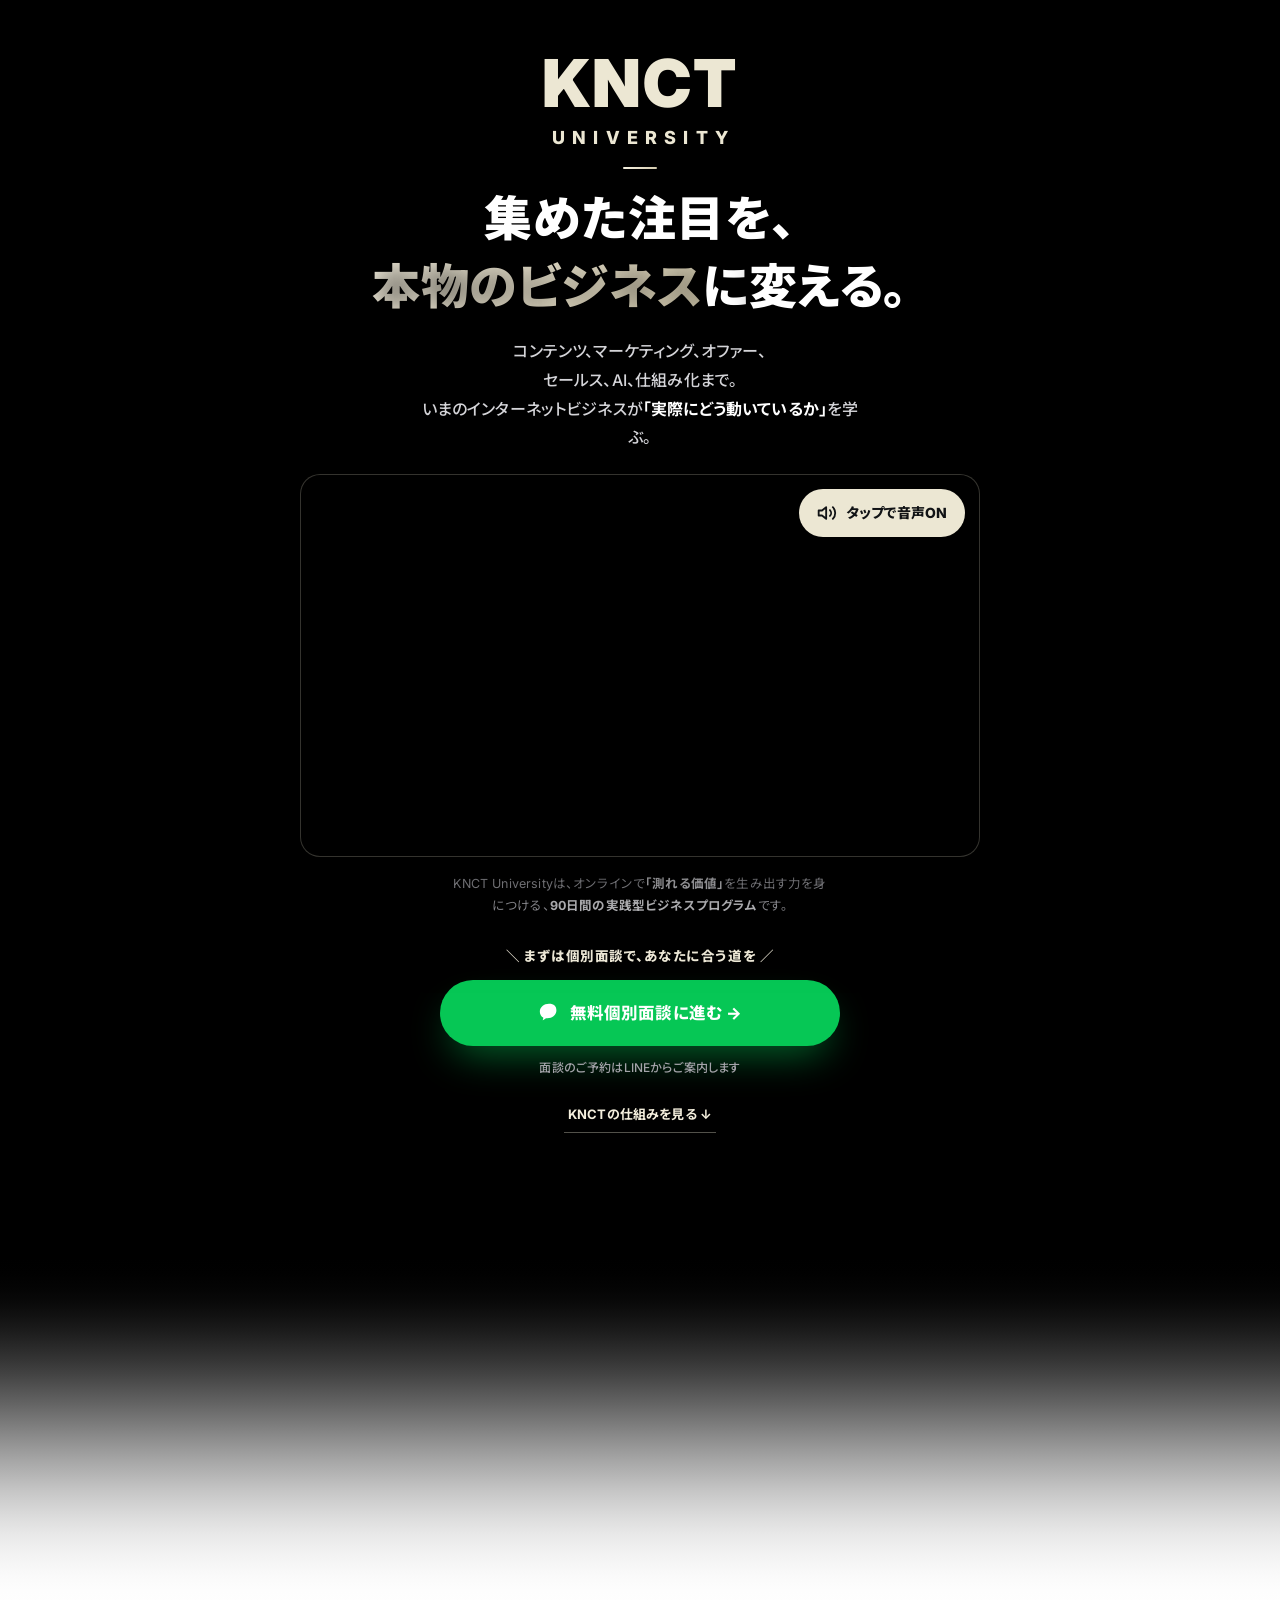
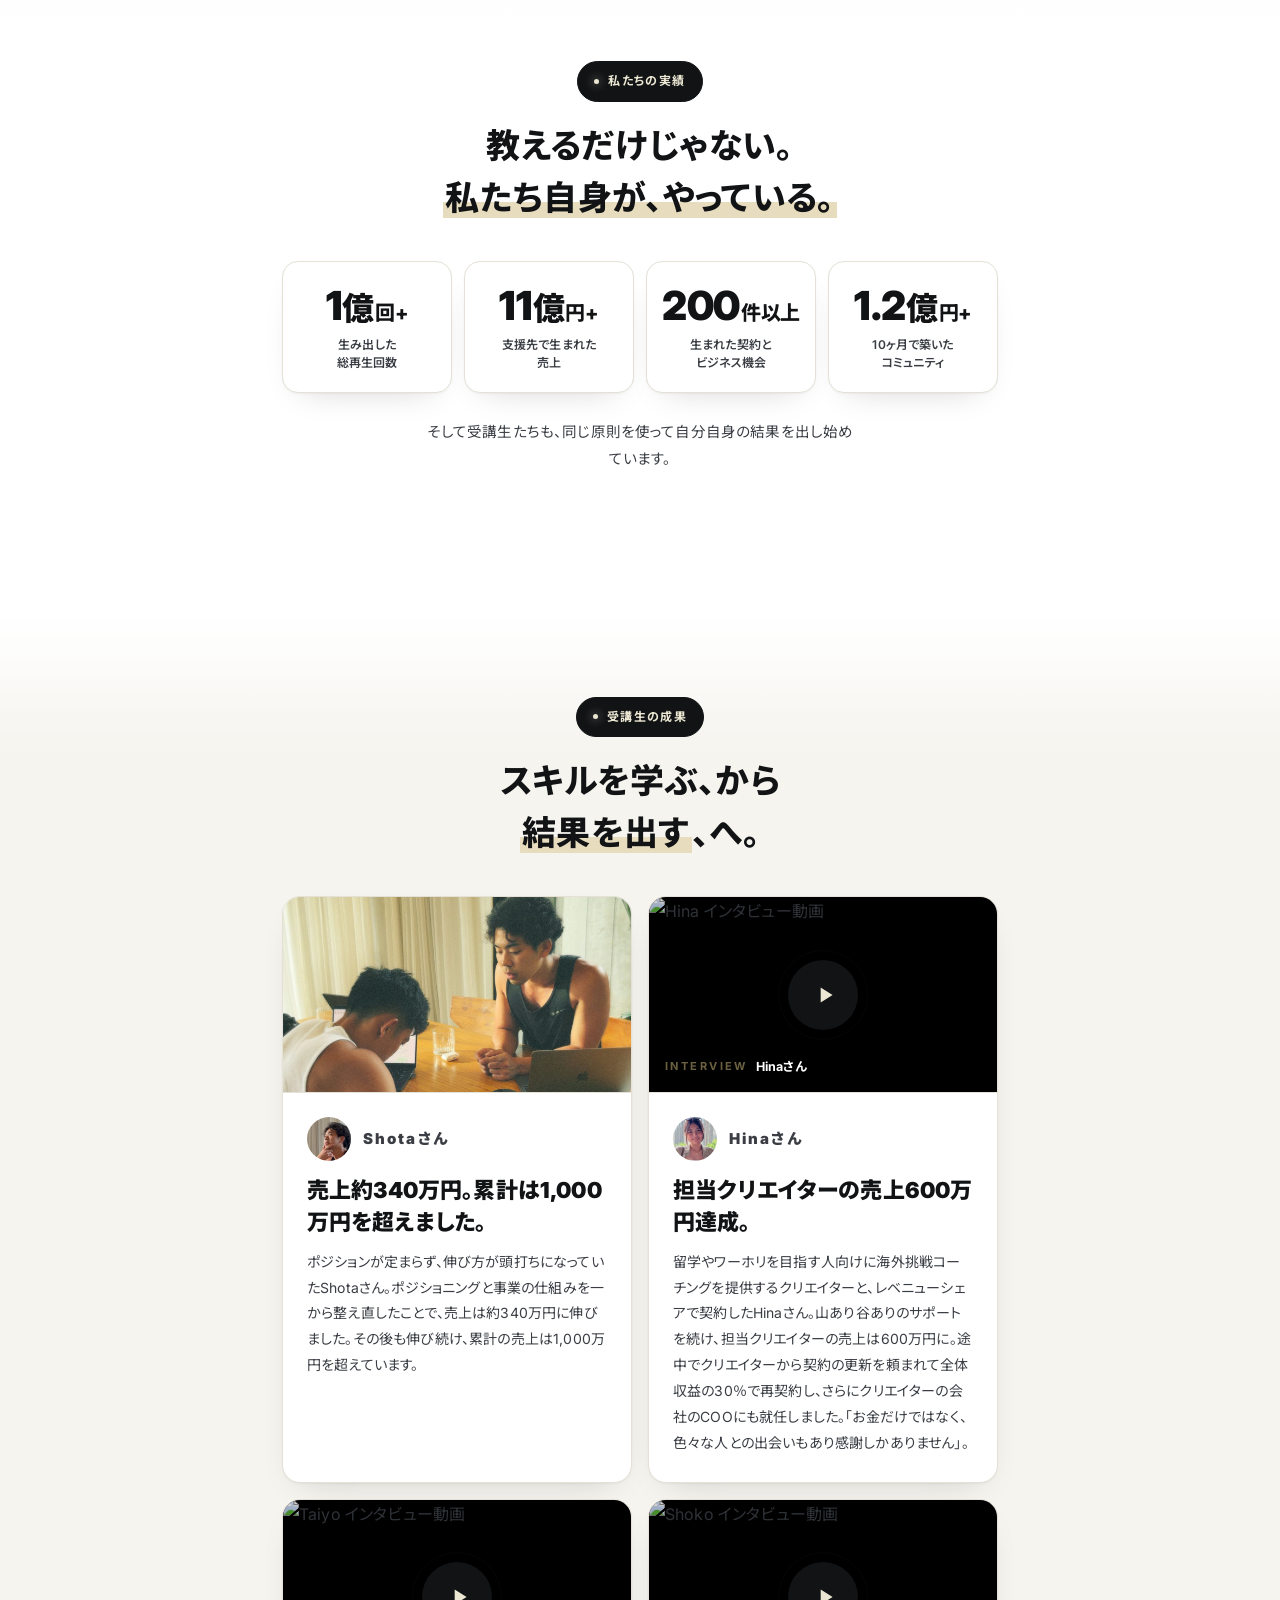
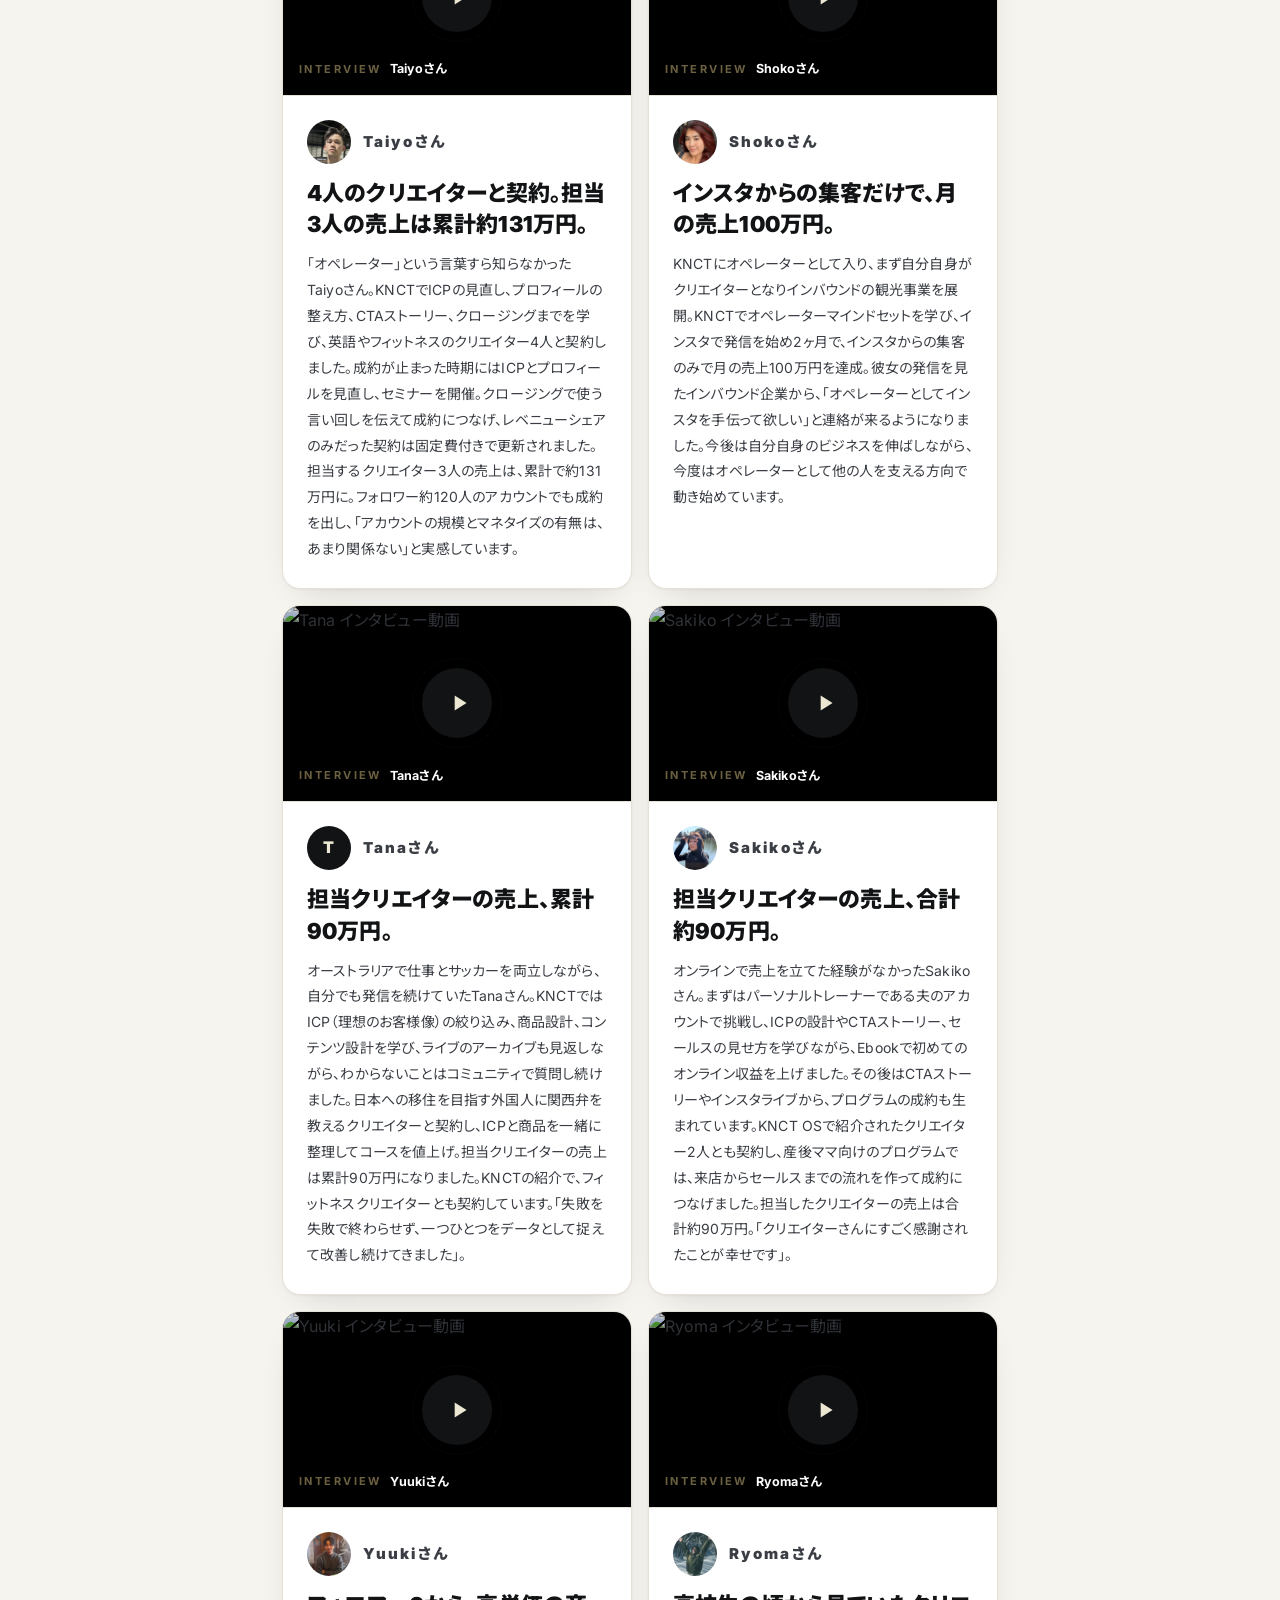
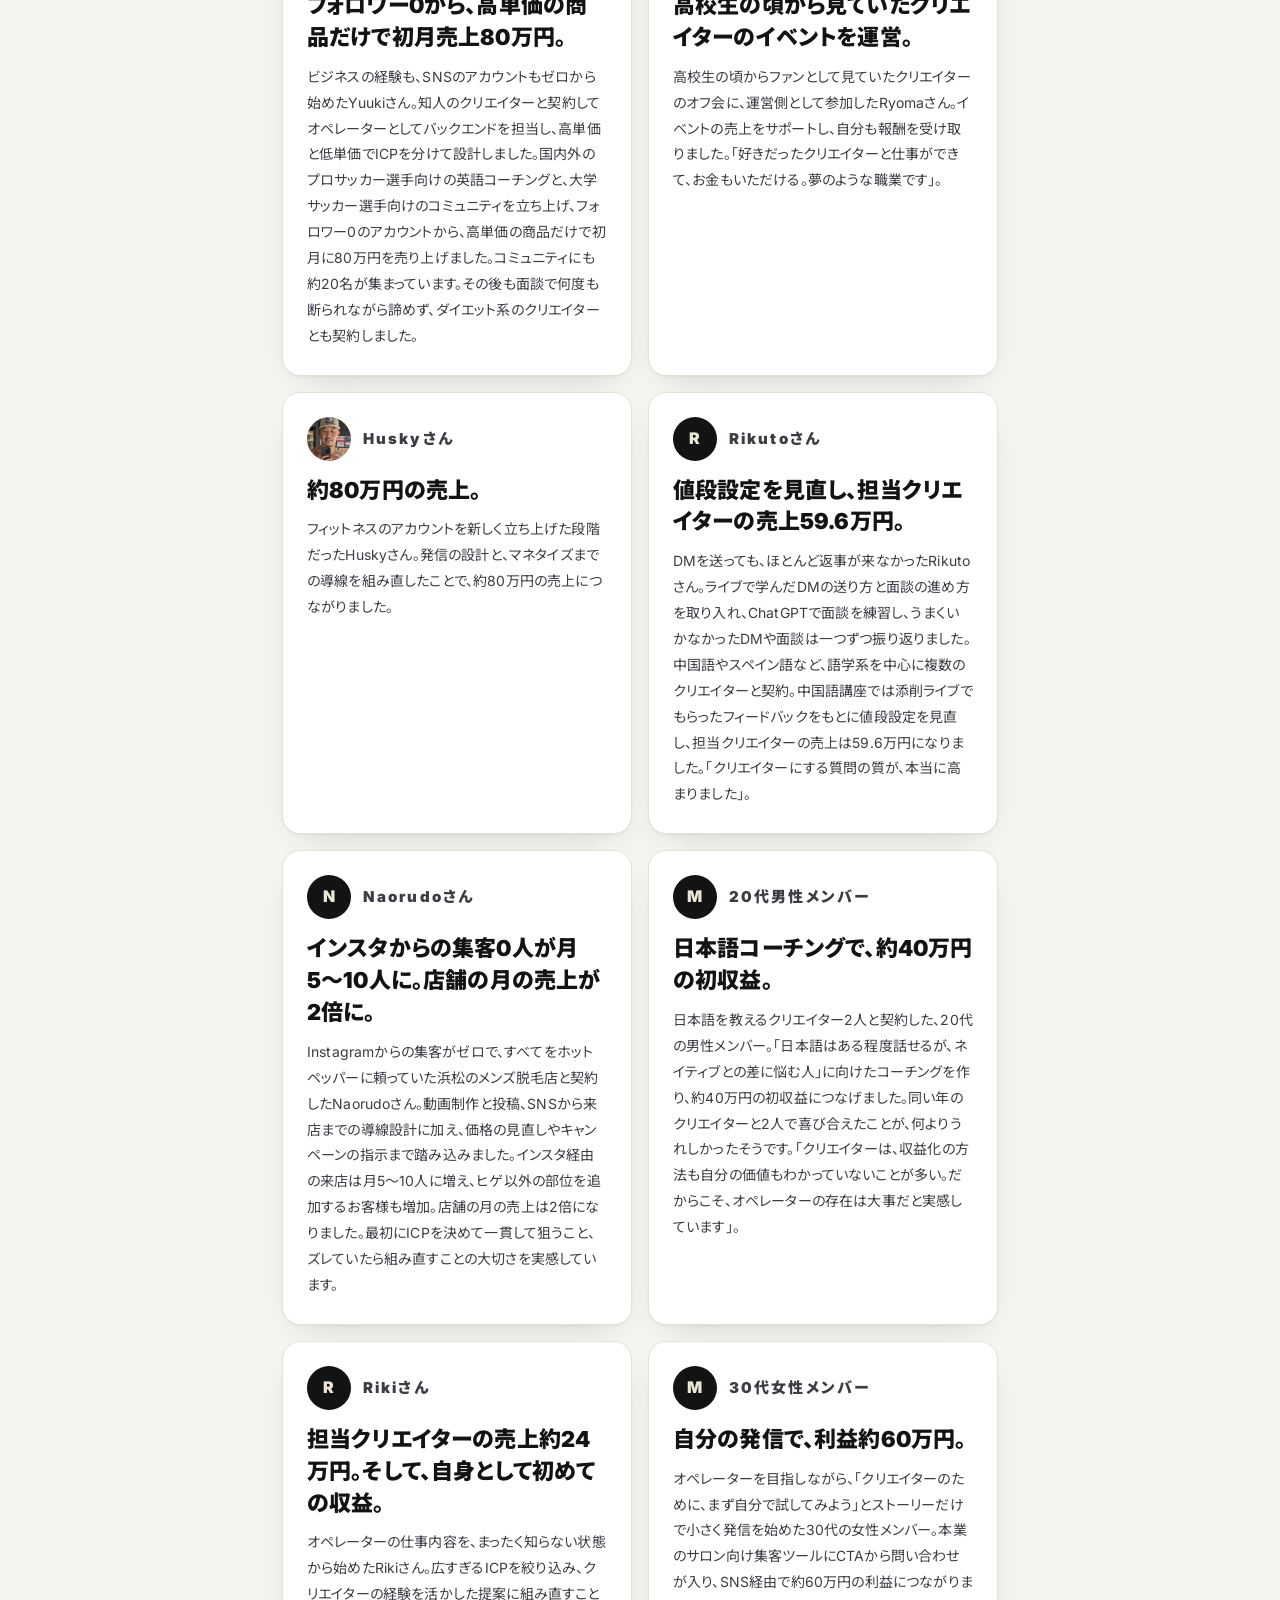
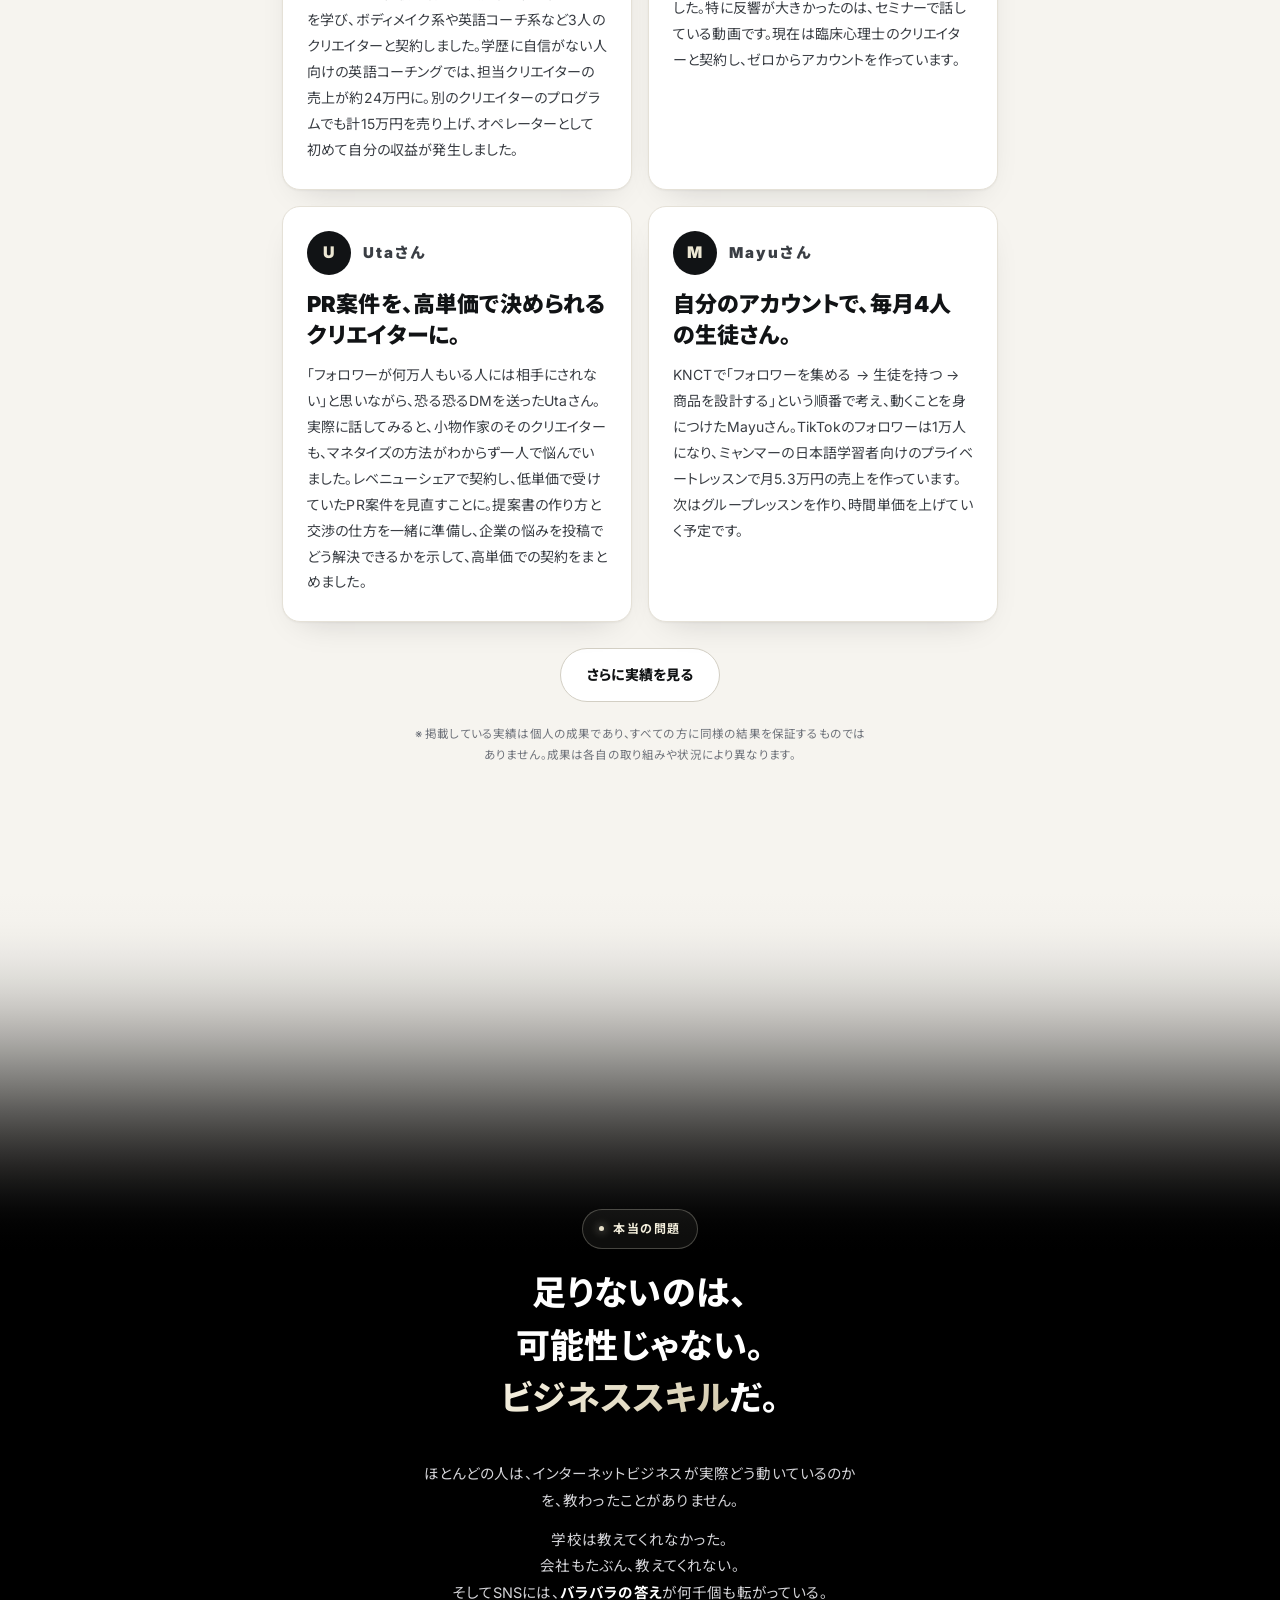
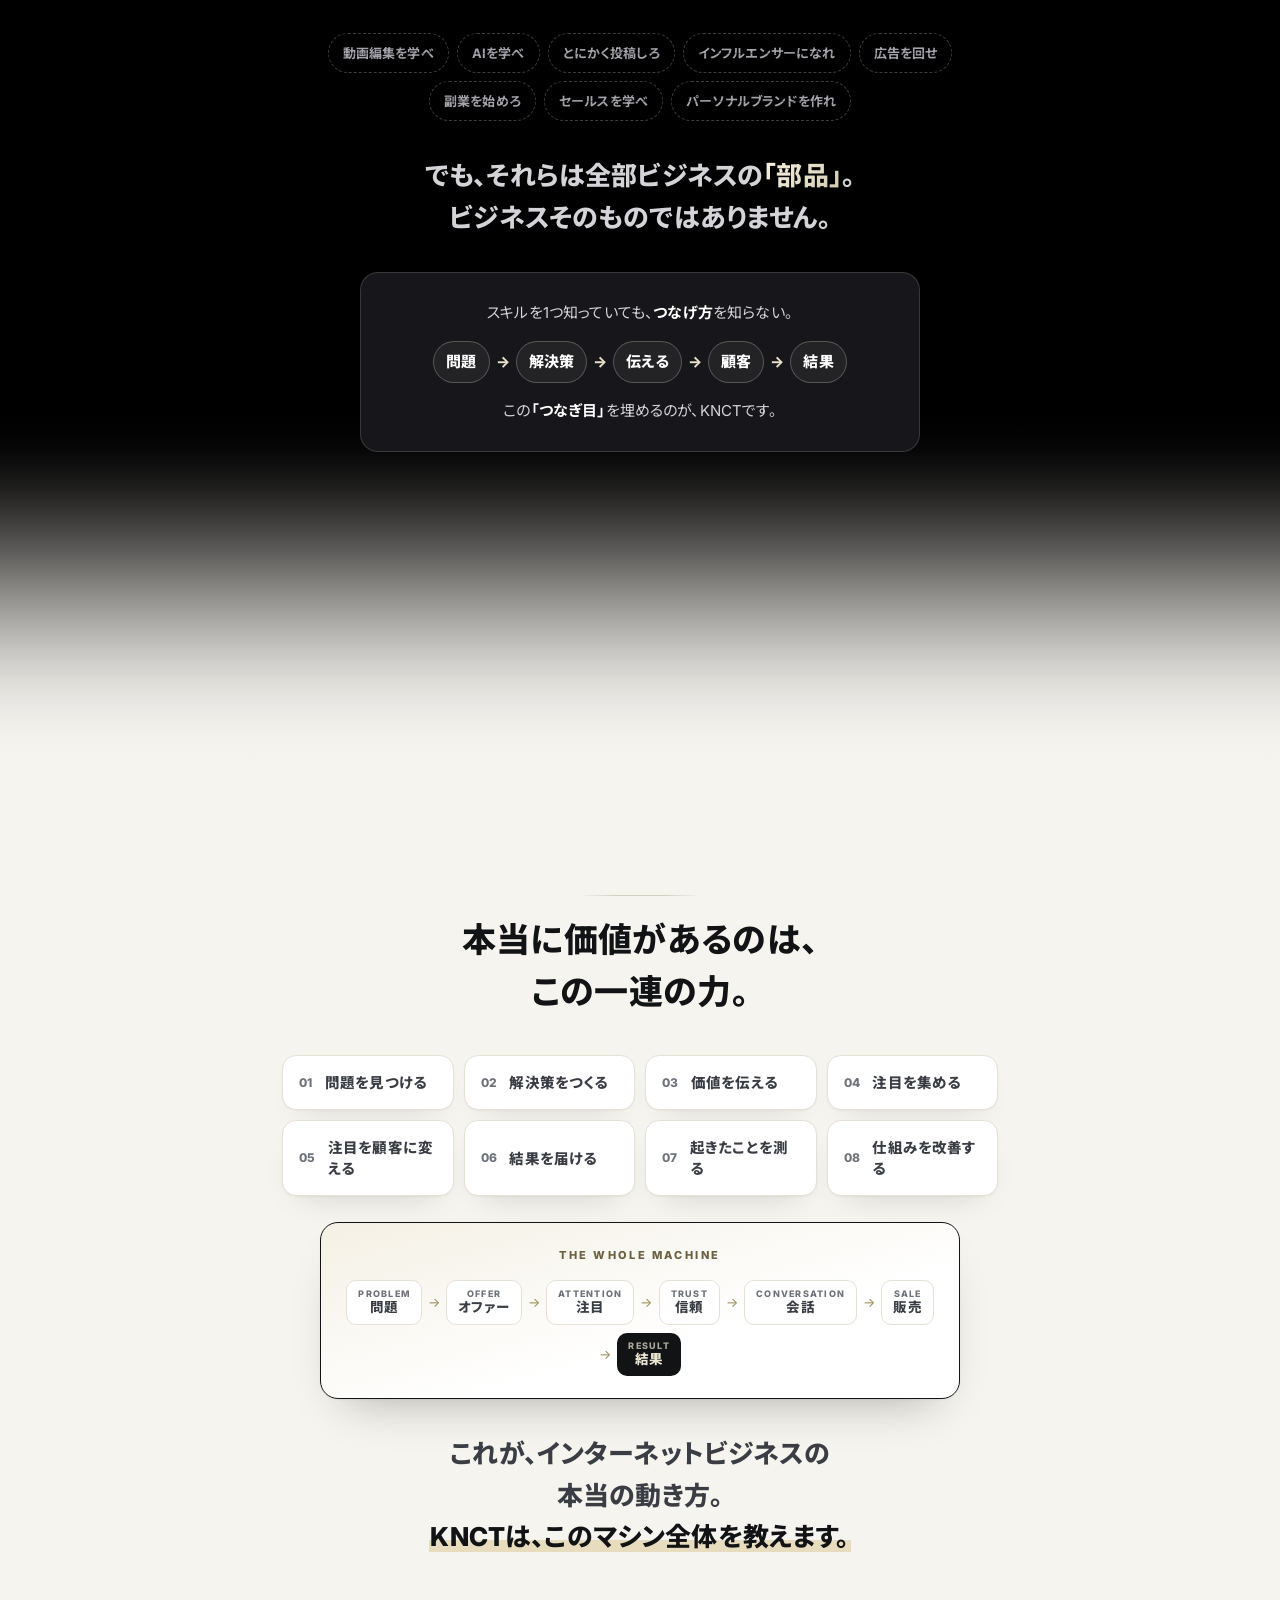
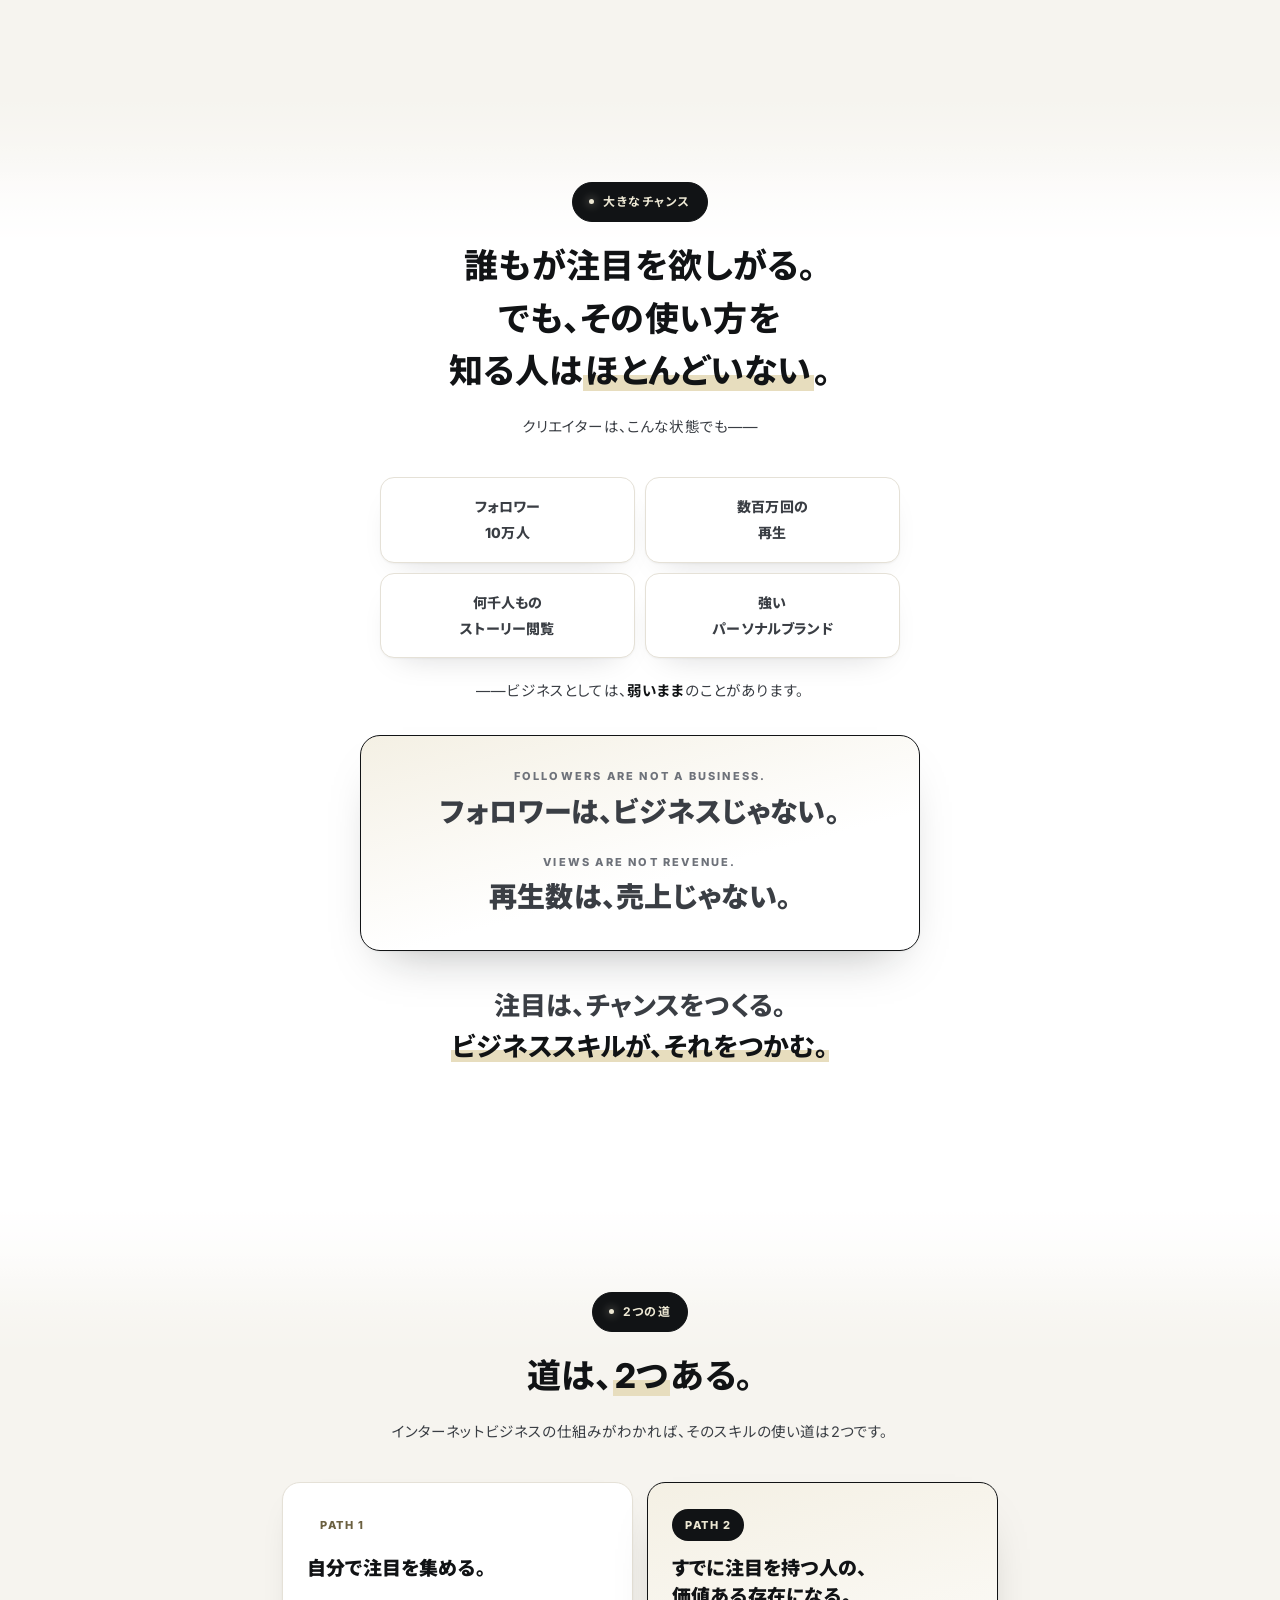
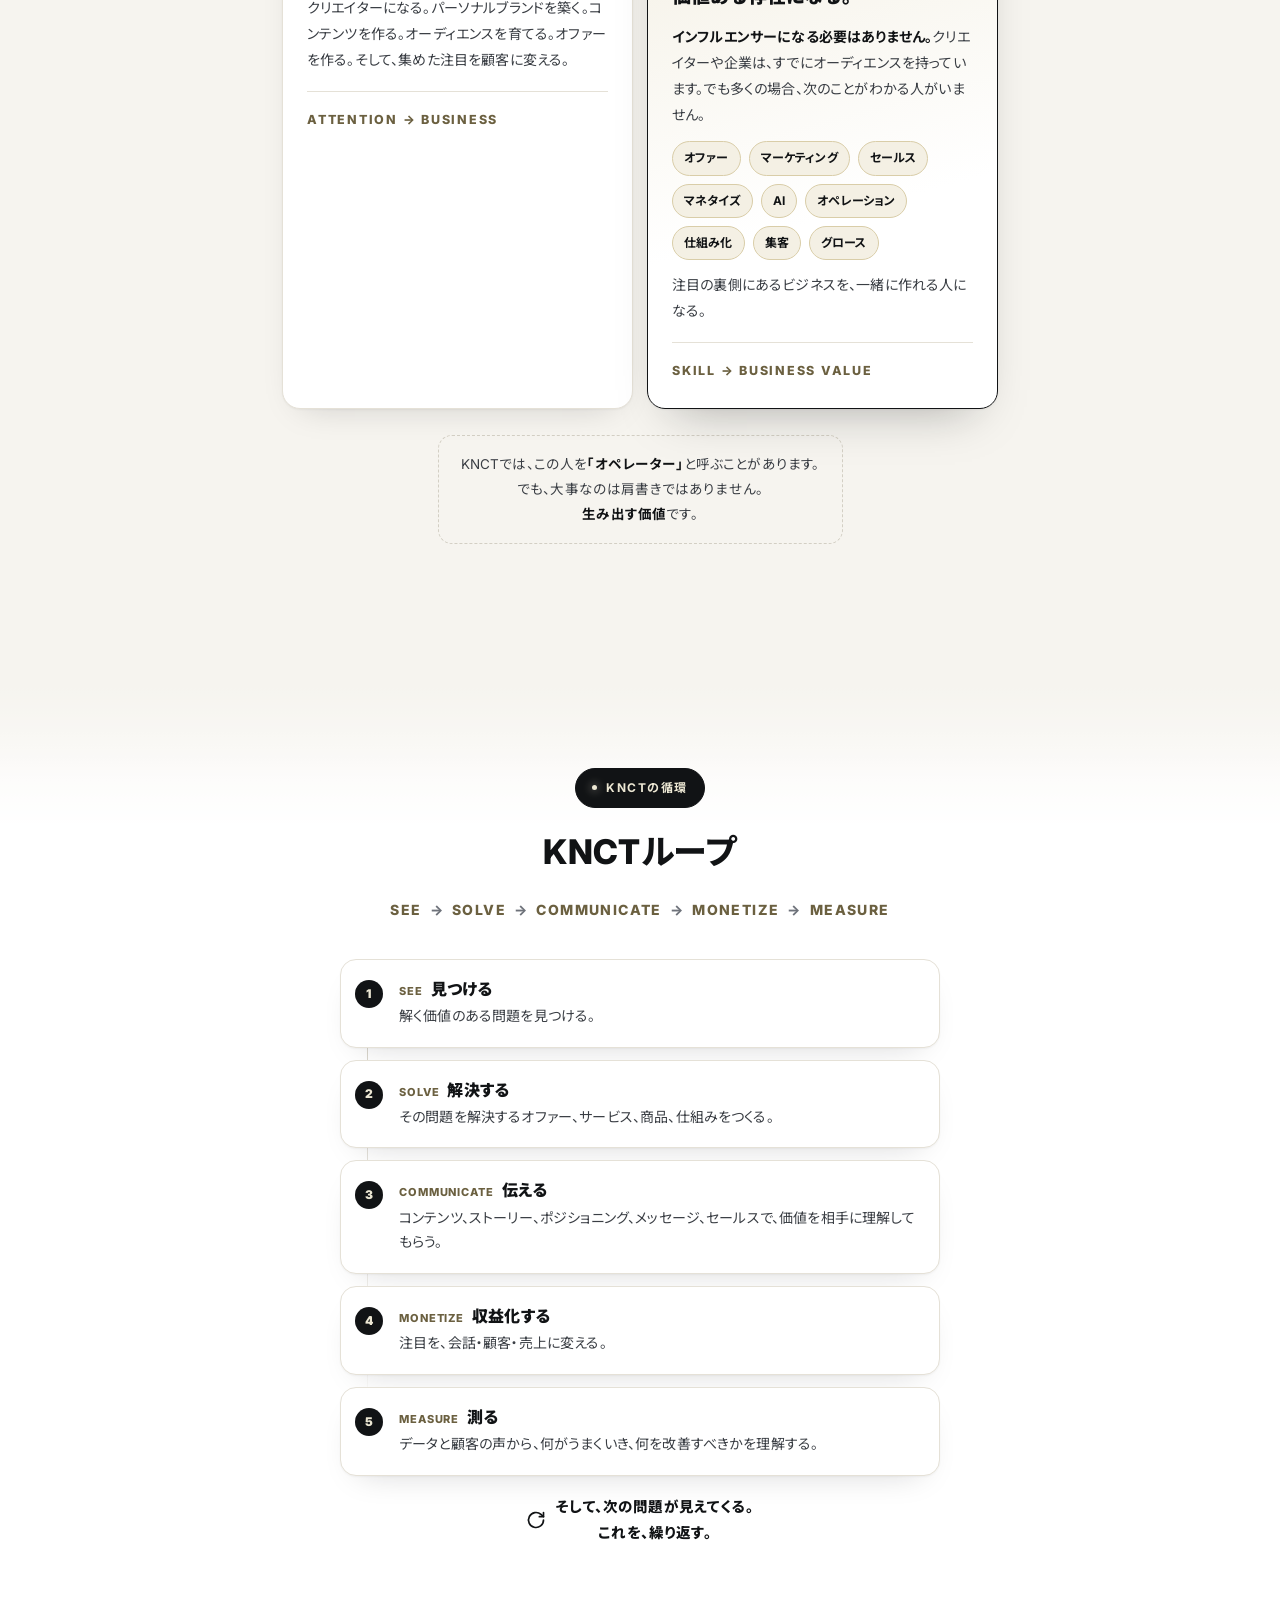
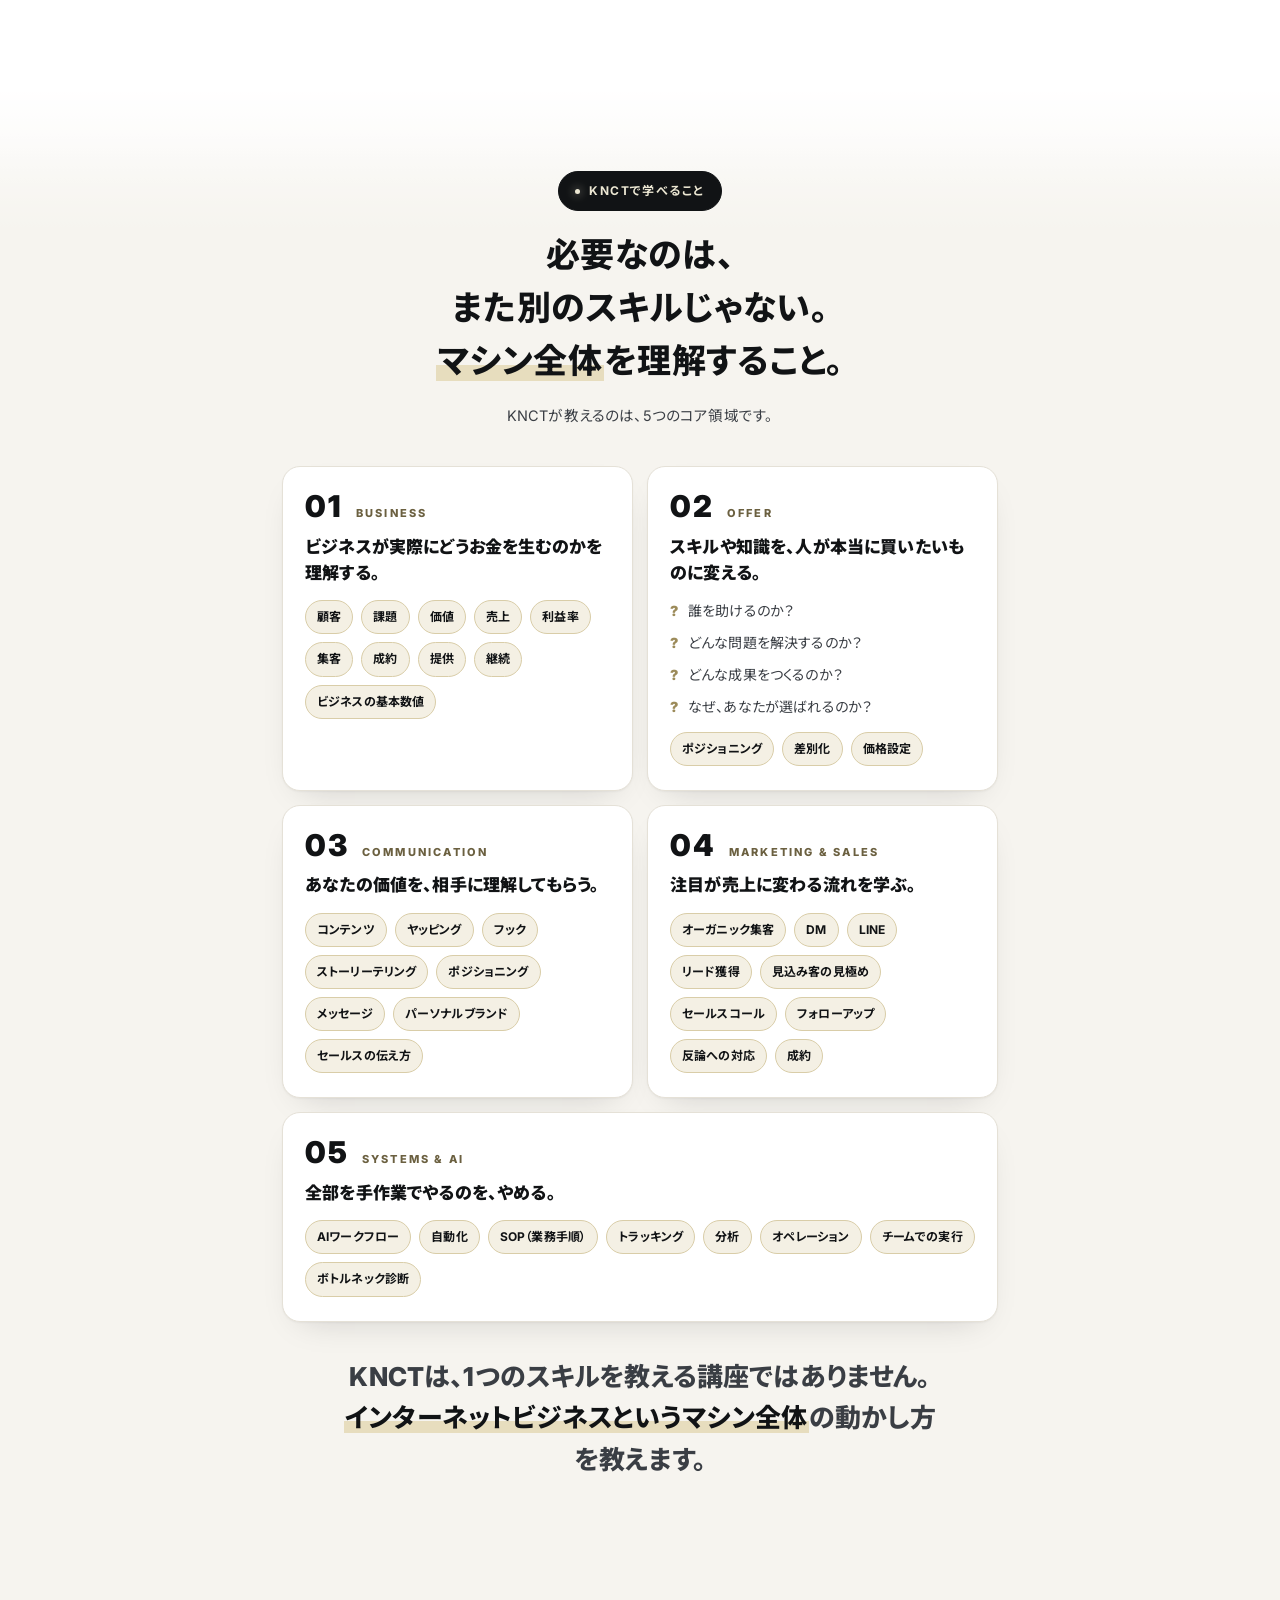
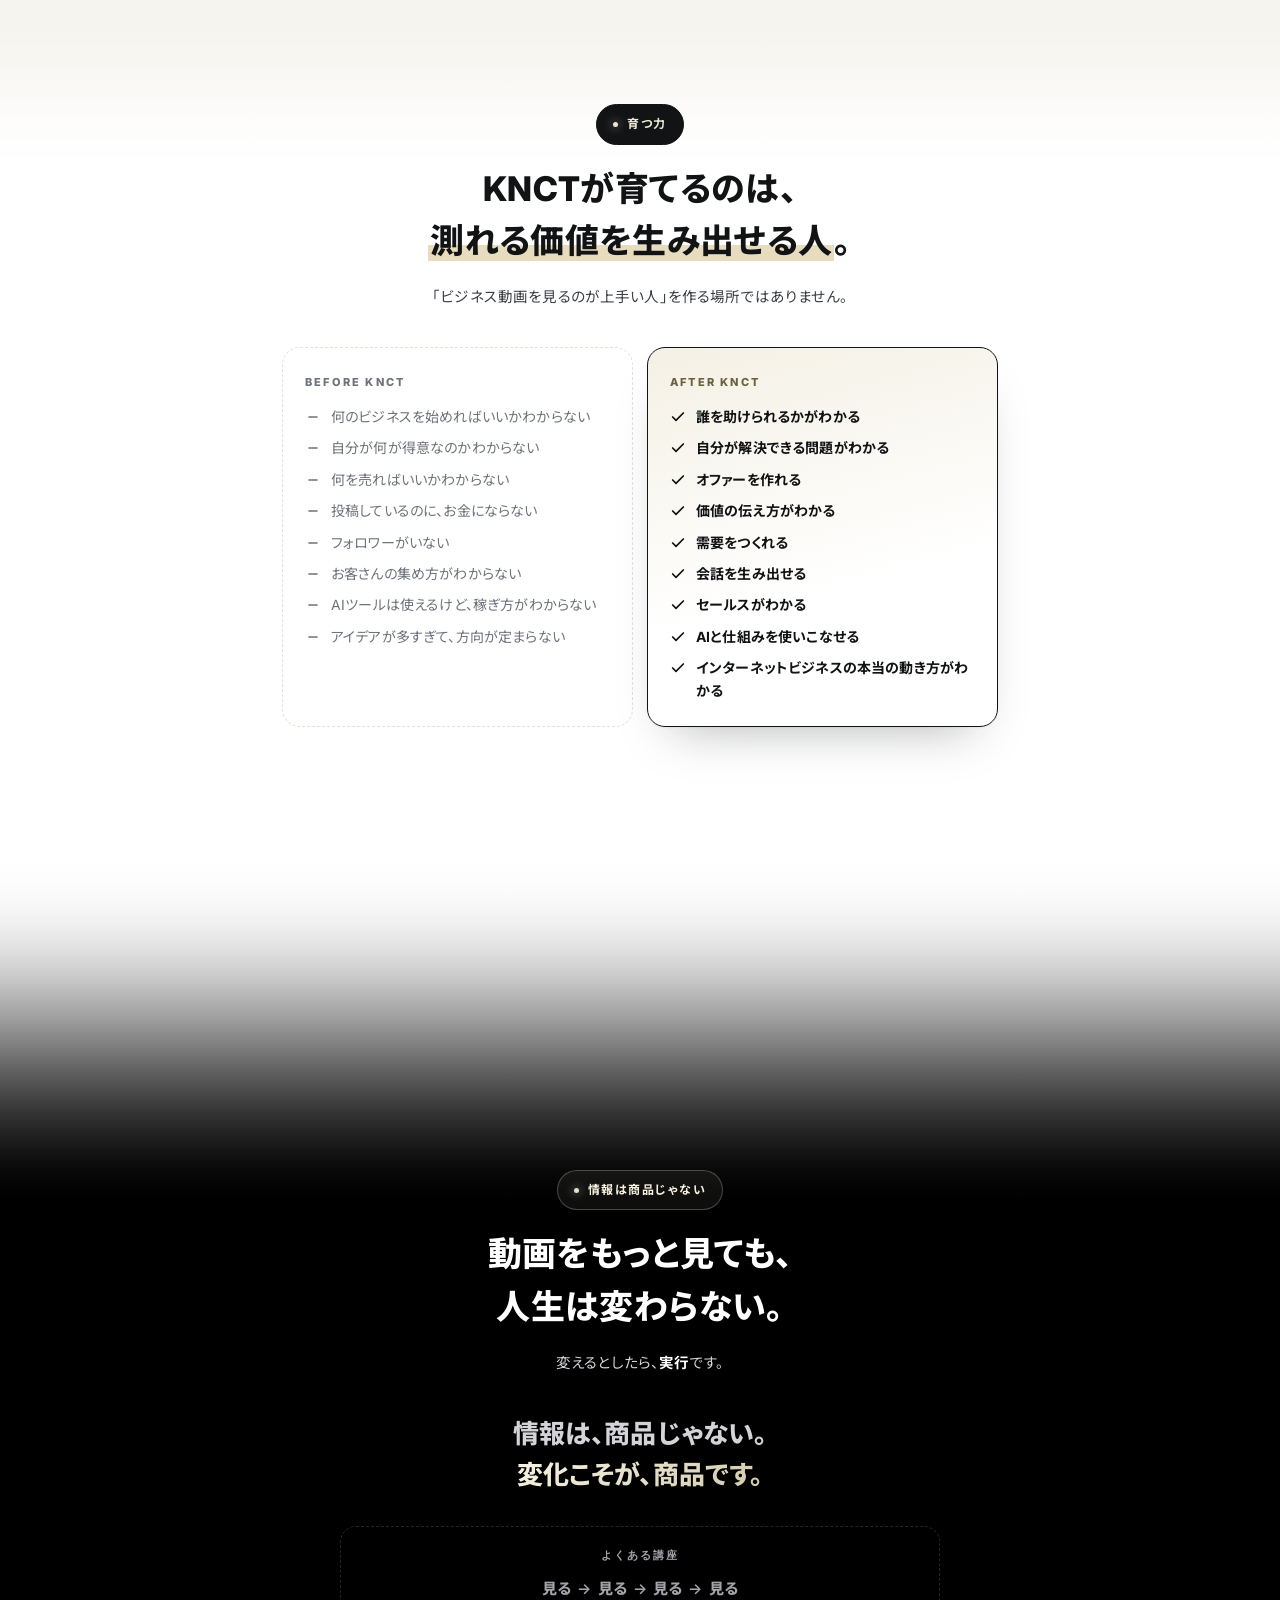
==== commit 4e6ddc60: "LINE: utm_source=meta の振り分けを追加＋UTM一式（source/medium/campaign/content/term）をLステップのURLに付与 Co-Authored-B" ====
--- a/index.html
+++ b/index.html
@@ -598,6 +598,10 @@
     </div>
     <h1 class="reveal">集めた注目を、<br><span class="gold">本物のビジネス</span>に<br class="sp-br">変える。</h1>
     <p class="lead reveal">コンテンツ、マーケティング、オファー、<br>セールス、AI、仕組み化まで。<br>いまのインターネットビジネスが<br class="sp-br"><b>「実際にどう動いているか」</b>を学ぶ。</p>
+    <div class="hero-vsl reveal">
+      <wistia-player media-id="t4dyhb4f3p" aspect="1.7777777777777777" autoplay muted silent-autoplay="allow" playsinline></wistia-player>
+      <button class="vsl-unmute" type="button" aria-label="音声をONにして最初から再生"><svg viewBox="0 0 24 24" fill="none" stroke="currentColor" stroke-width="2.2" stroke-linecap="round" stroke-linejoin="round"><path d="M11 5 6 9H2v6h4l5 4V5z"/><path d="M15.5 8.5a5 5 0 0 1 0 7"/><path d="M19 5a10 10 0 0 1 0 14"/></svg><span>タップで音声ON</span></button>
+    </div>
 
     <p class="def reveal">KNCT Universityは、オンラインで<b>「測れる価値」</b>を生み出す力を身につける、<b>90日間の実践型ビジネスプログラム</b>です。</p>
 
@@ -1329,6 +1333,8 @@
     "instagram":      null,
     "youtube":        null,
     "tiktok":         null,
+    // Meta広告（utm_source=meta）。Lステップで meta_application 経路を発行したら lp= をそのURLに差し替える
+    "meta":           "https://liff.line.me/2010144535-1ftVOtwe/landing?follow=%40737agxqn&lp=XrdKvo&liff_id=2010144535-1ftVOtwe",
     "ads":            "https://liff.line.me/2010144535-1ftVOtwe/landing?follow=%40737agxqn&lp=XrdKvo&liff_id=2010144535-1ftVOtwe",
     "organic":        null   // UTM無し（直接訪問・検索・不明）
   };
@@ -1359,6 +1365,22 @@
 
     window.knctAttr = attr;
     window.knctAttrFirst = get('localStorage', K_FIRST) || attr;
+    // UTM一式（source/medium/campaign/content/term）をLINEのURLに付けてLステップへ渡す。
+    // utm_source 付きで来たら上書き保存（ラストタッチ）、無ければ前回保存分を使う。
+    var UTM_KEYS = ['utm_source', 'utm_medium', 'utm_campaign', 'utm_content', 'utm_term'];
+    var utm = {};
+    try { utm = JSON.parse(get('localStorage', 'knct_utm') || '{}') || {}; } catch(e) { utm = {}; }
+    if (q.get('utm_source')) {
+      utm = {};
+      UTM_KEYS.forEach(function(k){ var v = q.get(k); if (v) utm[k] = v.slice(0, 100); });
+      put('localStorage', 'knct_utm', JSON.stringify(utm));
+    }
+    try {
+      var u = new URL(url);
+      UTM_KEYS.forEach(function(k){ if (utm[k]) u.searchParams.set(k, utm[k]); });
+      url = u.toString();
+    } catch(e) {}
+
     document.querySelectorAll('[data-line]').forEach(function(el){ el.setAttribute('href', url); });
   })();
 
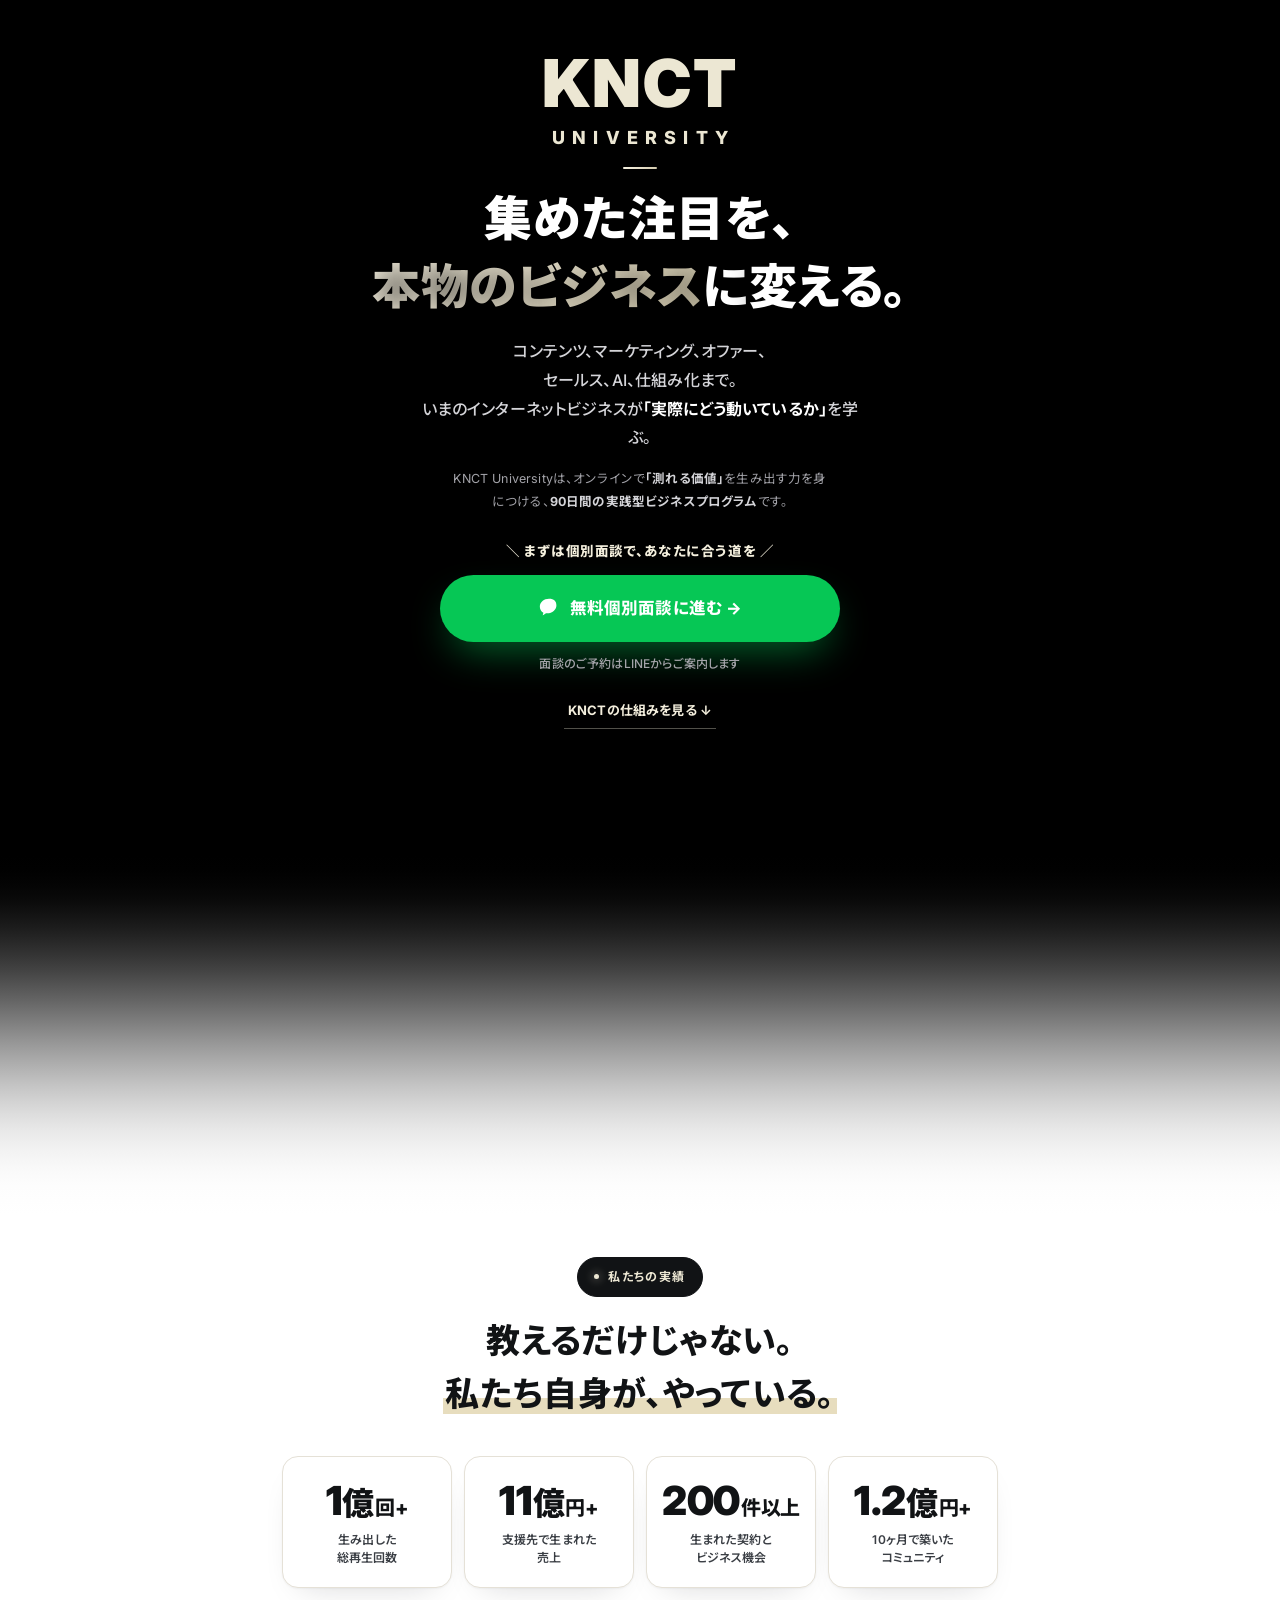
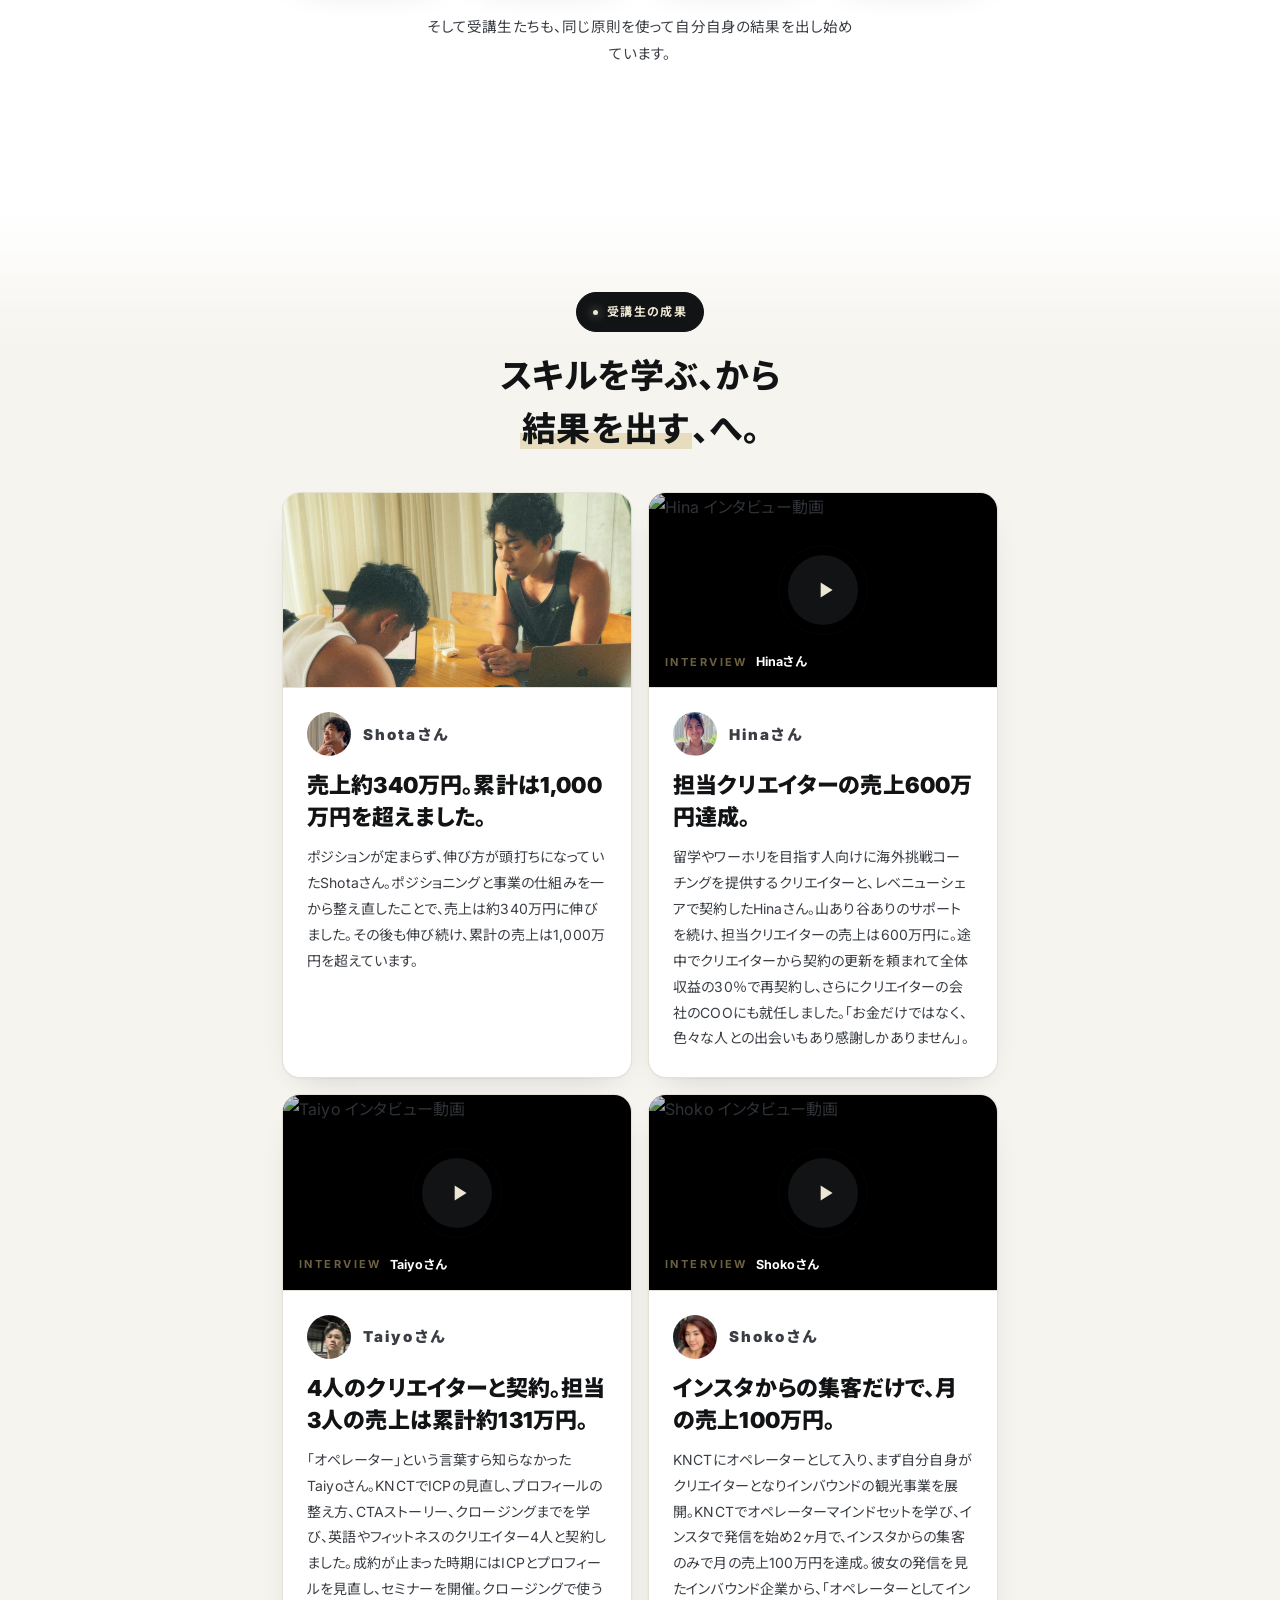
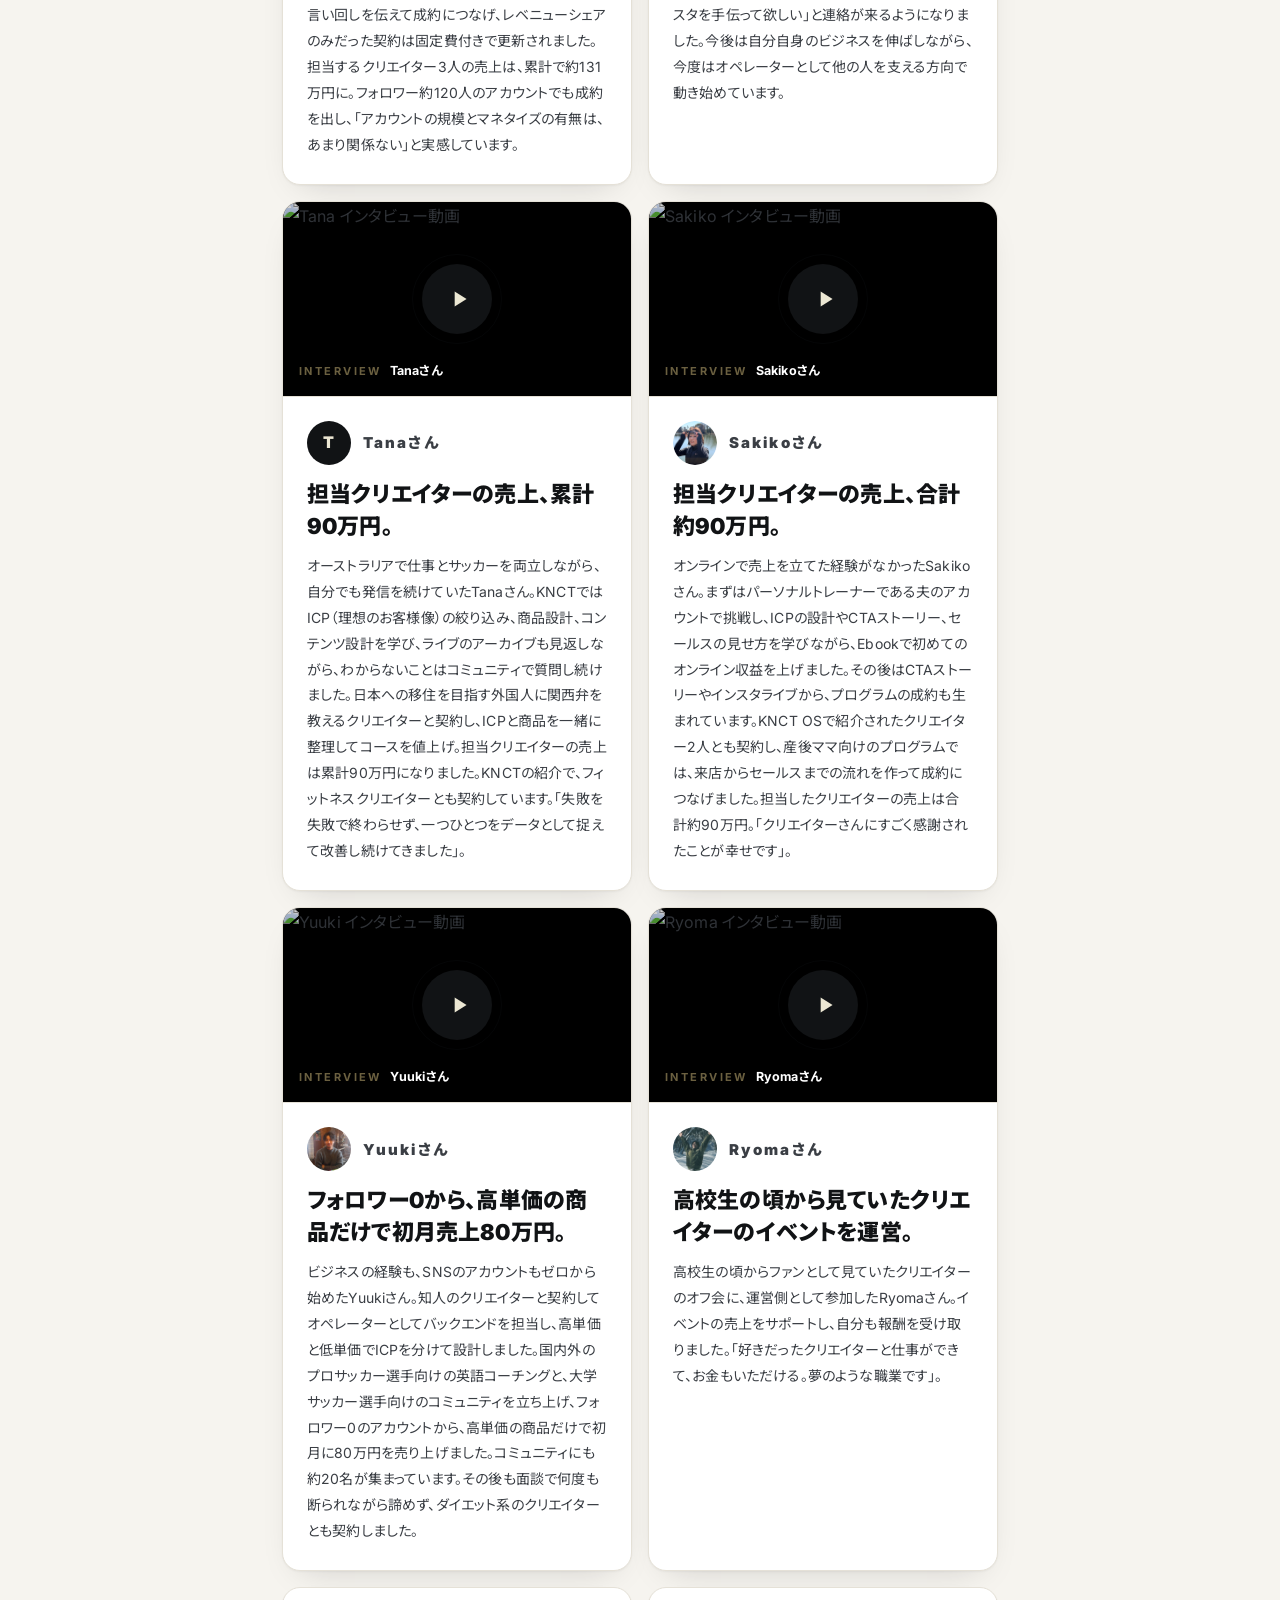
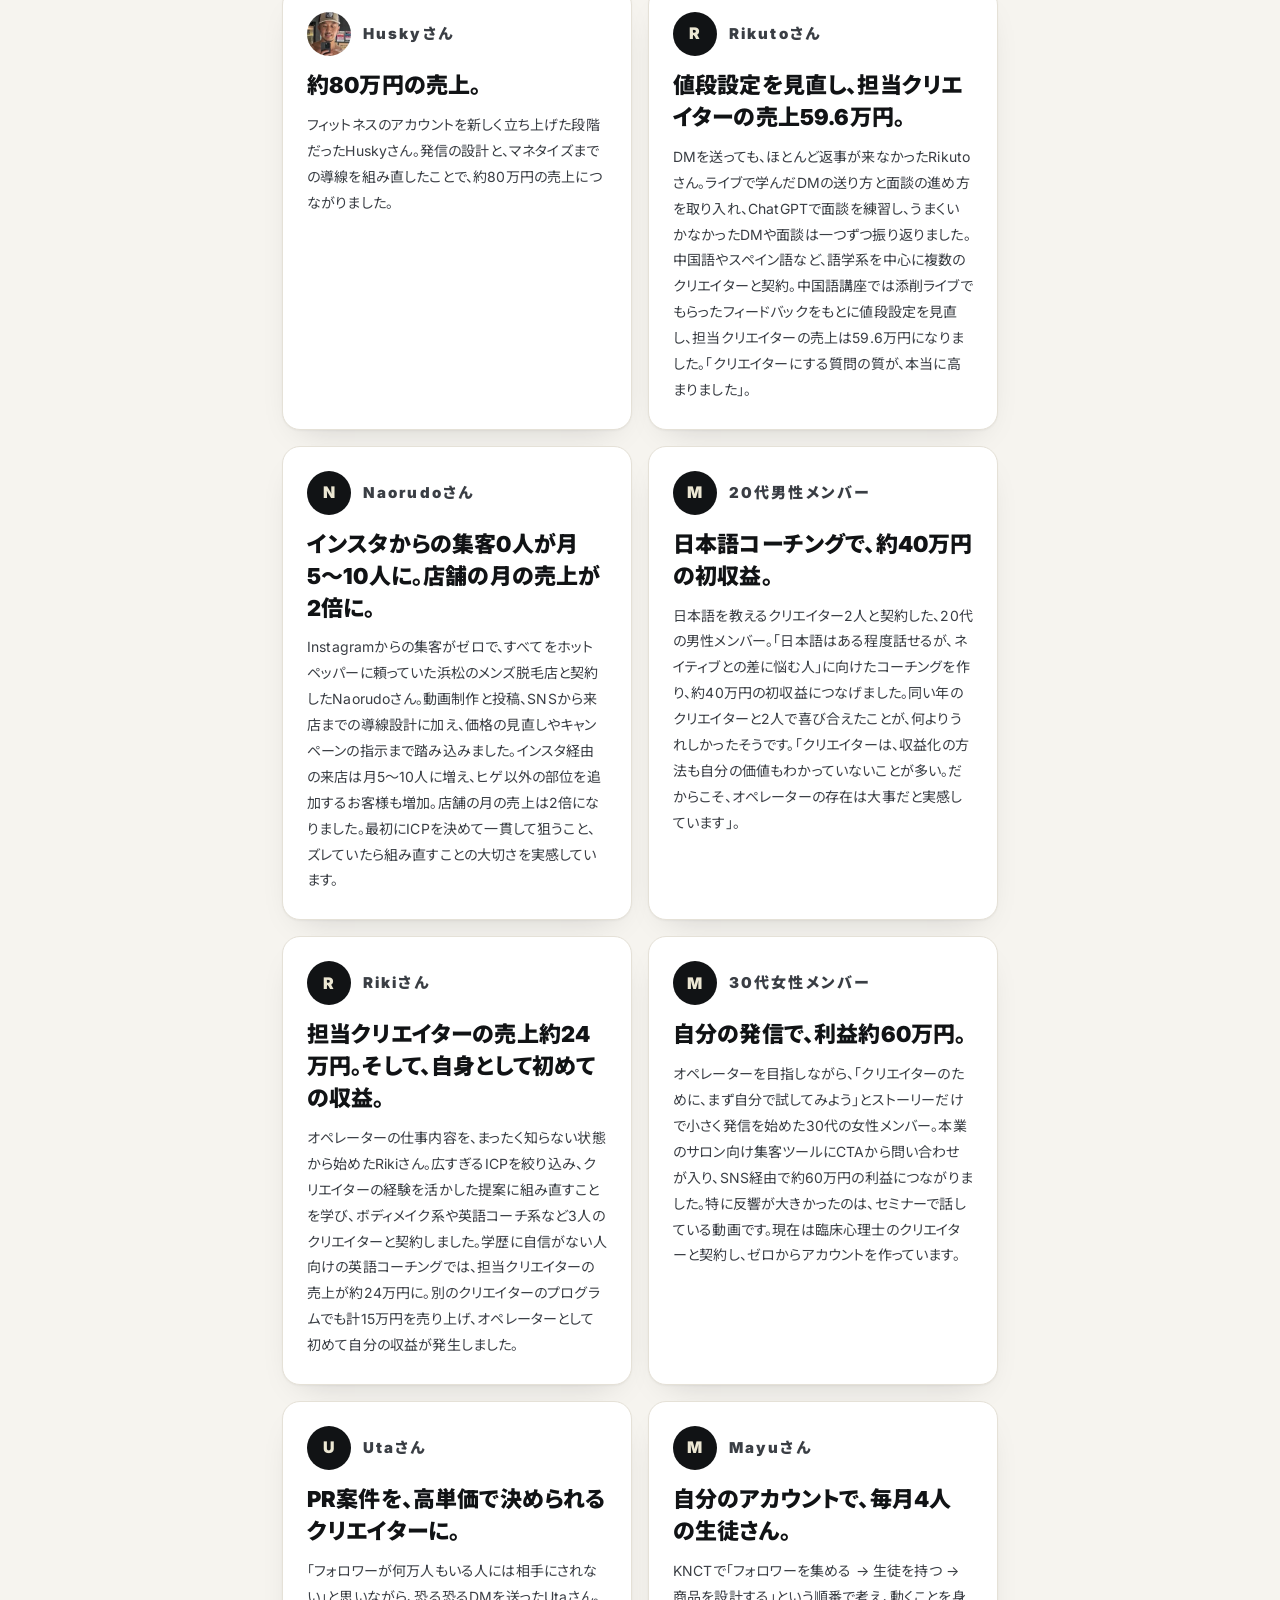
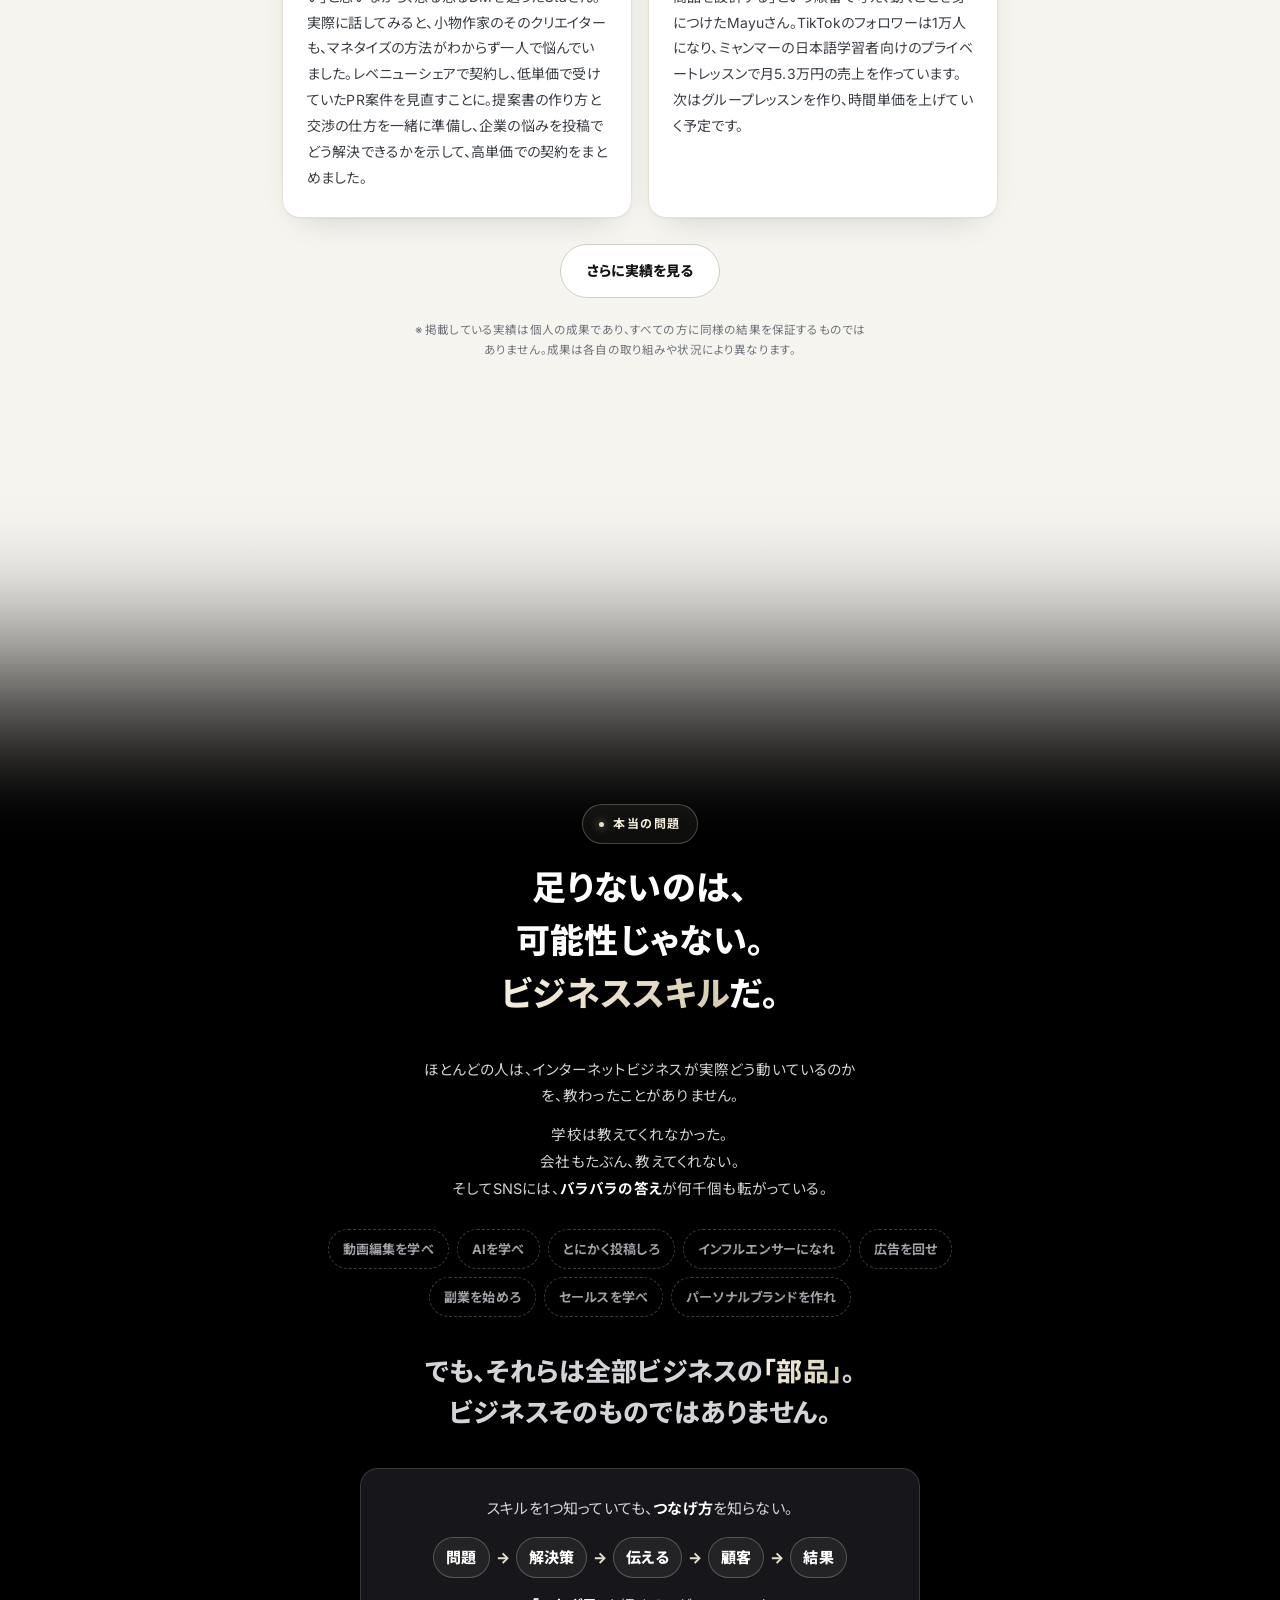
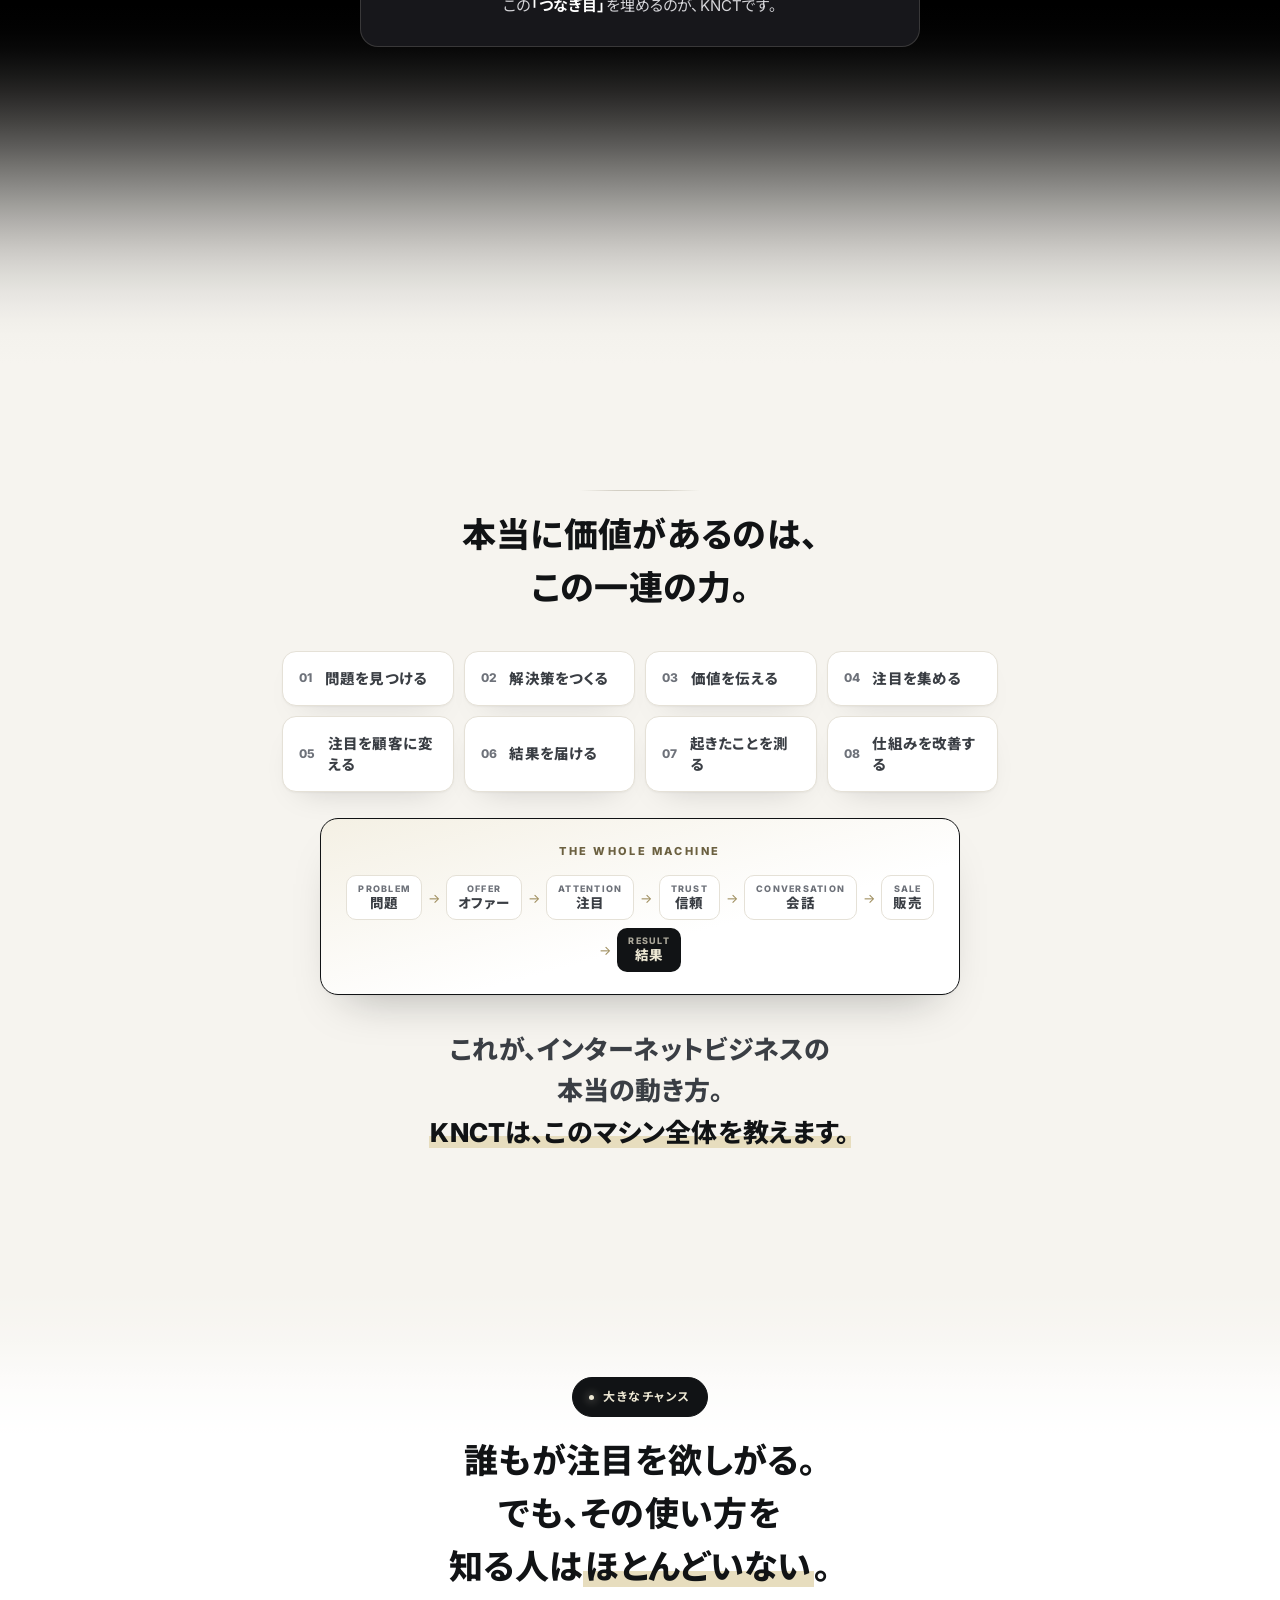
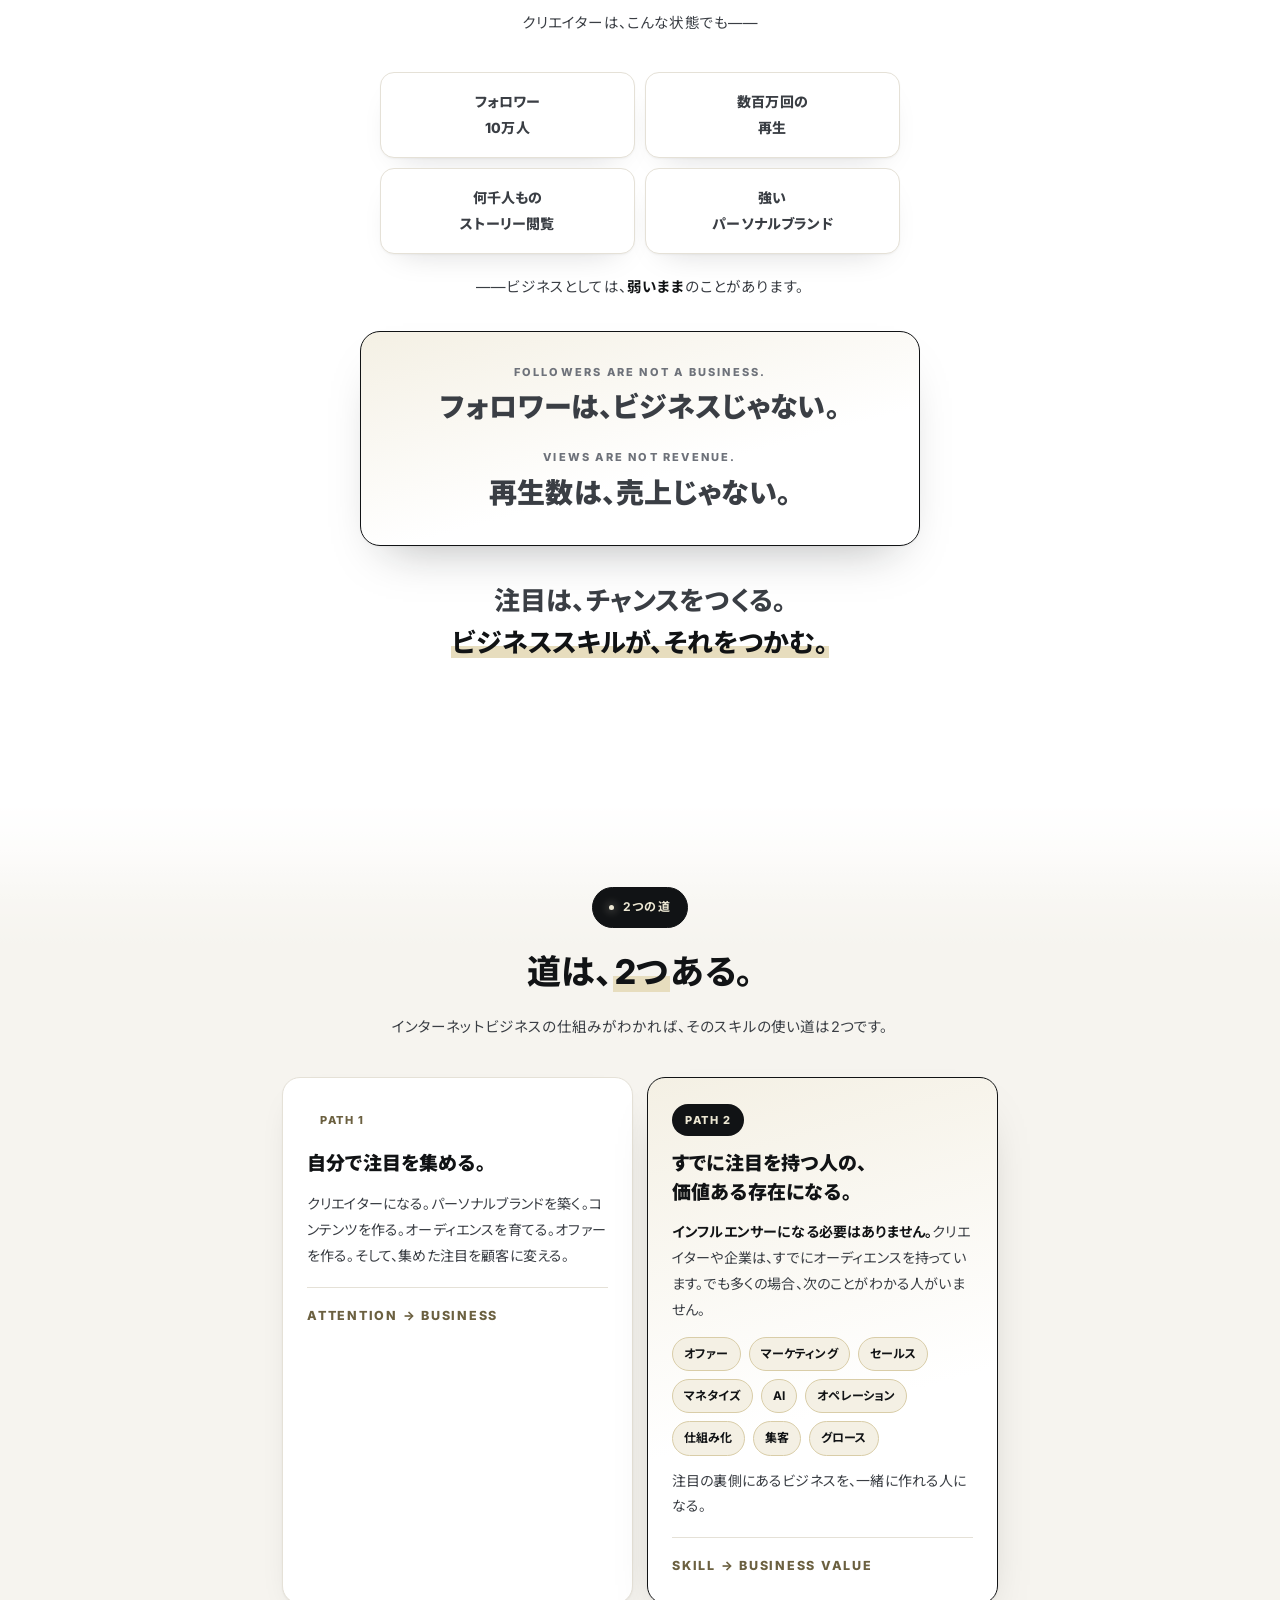
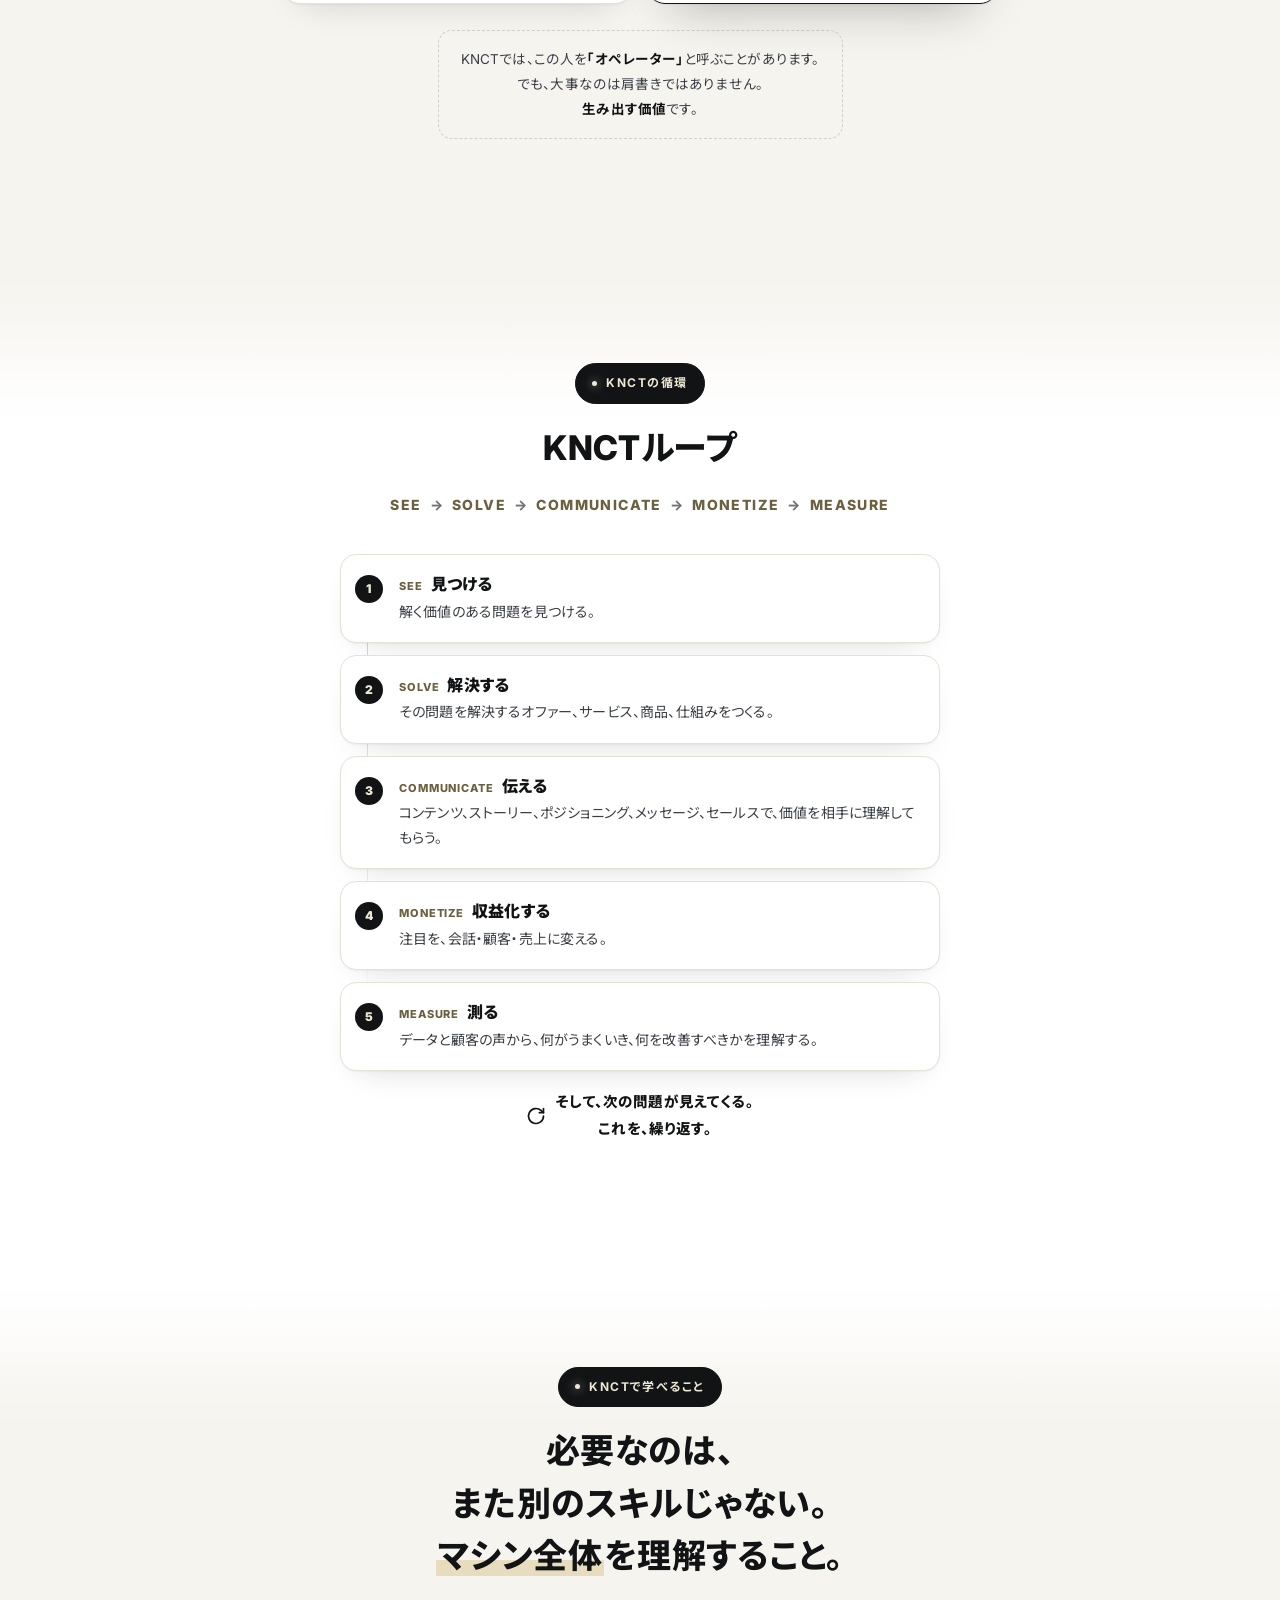
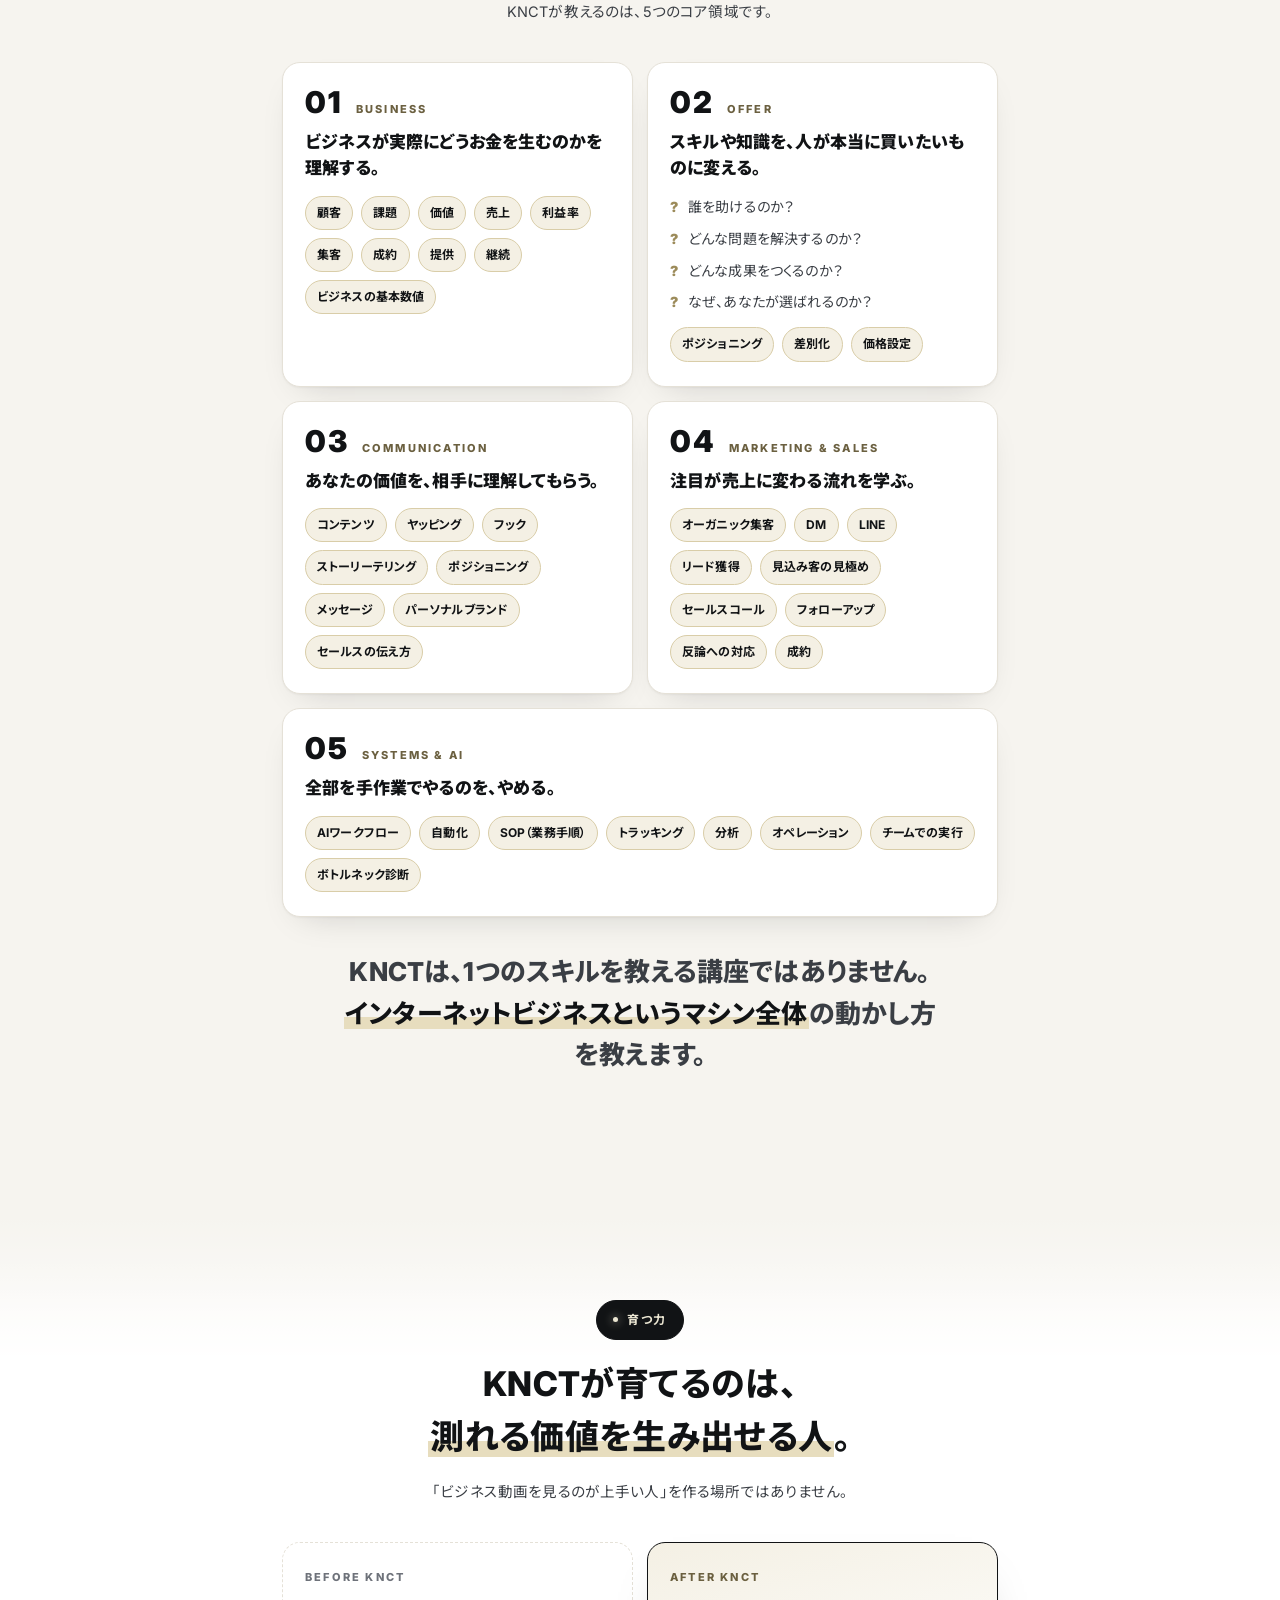
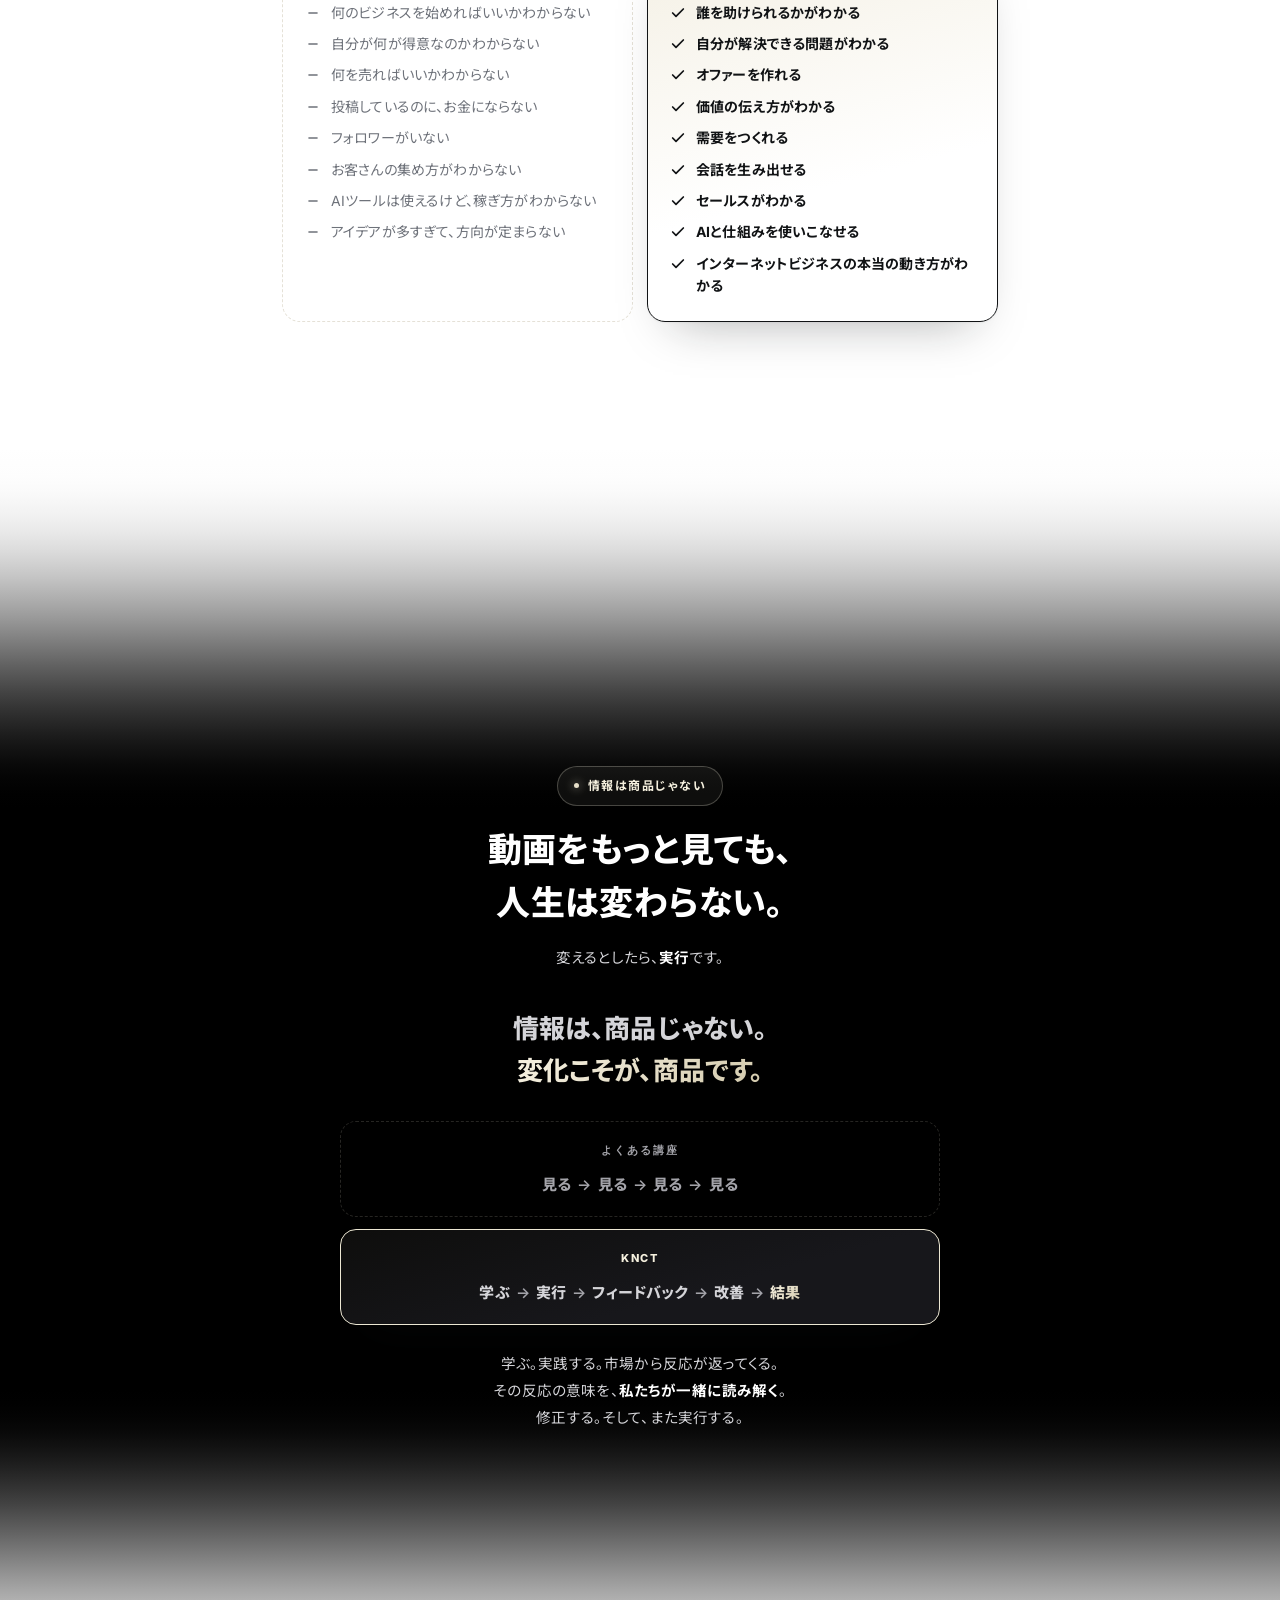
==== commit 8fb77850: "Merge branch 'knct-uni-v3' into knct-uni-v3-novsl" ====
--- a/index.html
+++ b/index.html
@@ -598,10 +598,6 @@
     </div>
     <h1 class="reveal">集めた注目を、<br><span class="gold">本物のビジネス</span>に<br class="sp-br">変える。</h1>
     <p class="lead reveal">コンテンツ、マーケティング、オファー、<br>セールス、AI、仕組み化まで。<br>いまのインターネットビジネスが<br class="sp-br"><b>「実際にどう動いているか」</b>を学ぶ。</p>
-    <div class="hero-vsl reveal">
-      <wistia-player media-id="t4dyhb4f3p" aspect="1.7777777777777777" autoplay muted silent-autoplay="allow" playsinline></wistia-player>
-      <button class="vsl-unmute" type="button" aria-label="音声をONにして最初から再生"><svg viewBox="0 0 24 24" fill="none" stroke="currentColor" stroke-width="2.2" stroke-linecap="round" stroke-linejoin="round"><path d="M11 5 6 9H2v6h4l5 4V5z"/><path d="M15.5 8.5a5 5 0 0 1 0 7"/><path d="M19 5a10 10 0 0 1 0 14"/></svg><span>タップで音声ON</span></button>
-    </div>
 
     <p class="def reveal">KNCT Universityは、オンラインで<b>「測れる価値」</b>を生み出す力を身につける、<b>90日間の実践型ビジネスプログラム</b>です。</p>
 
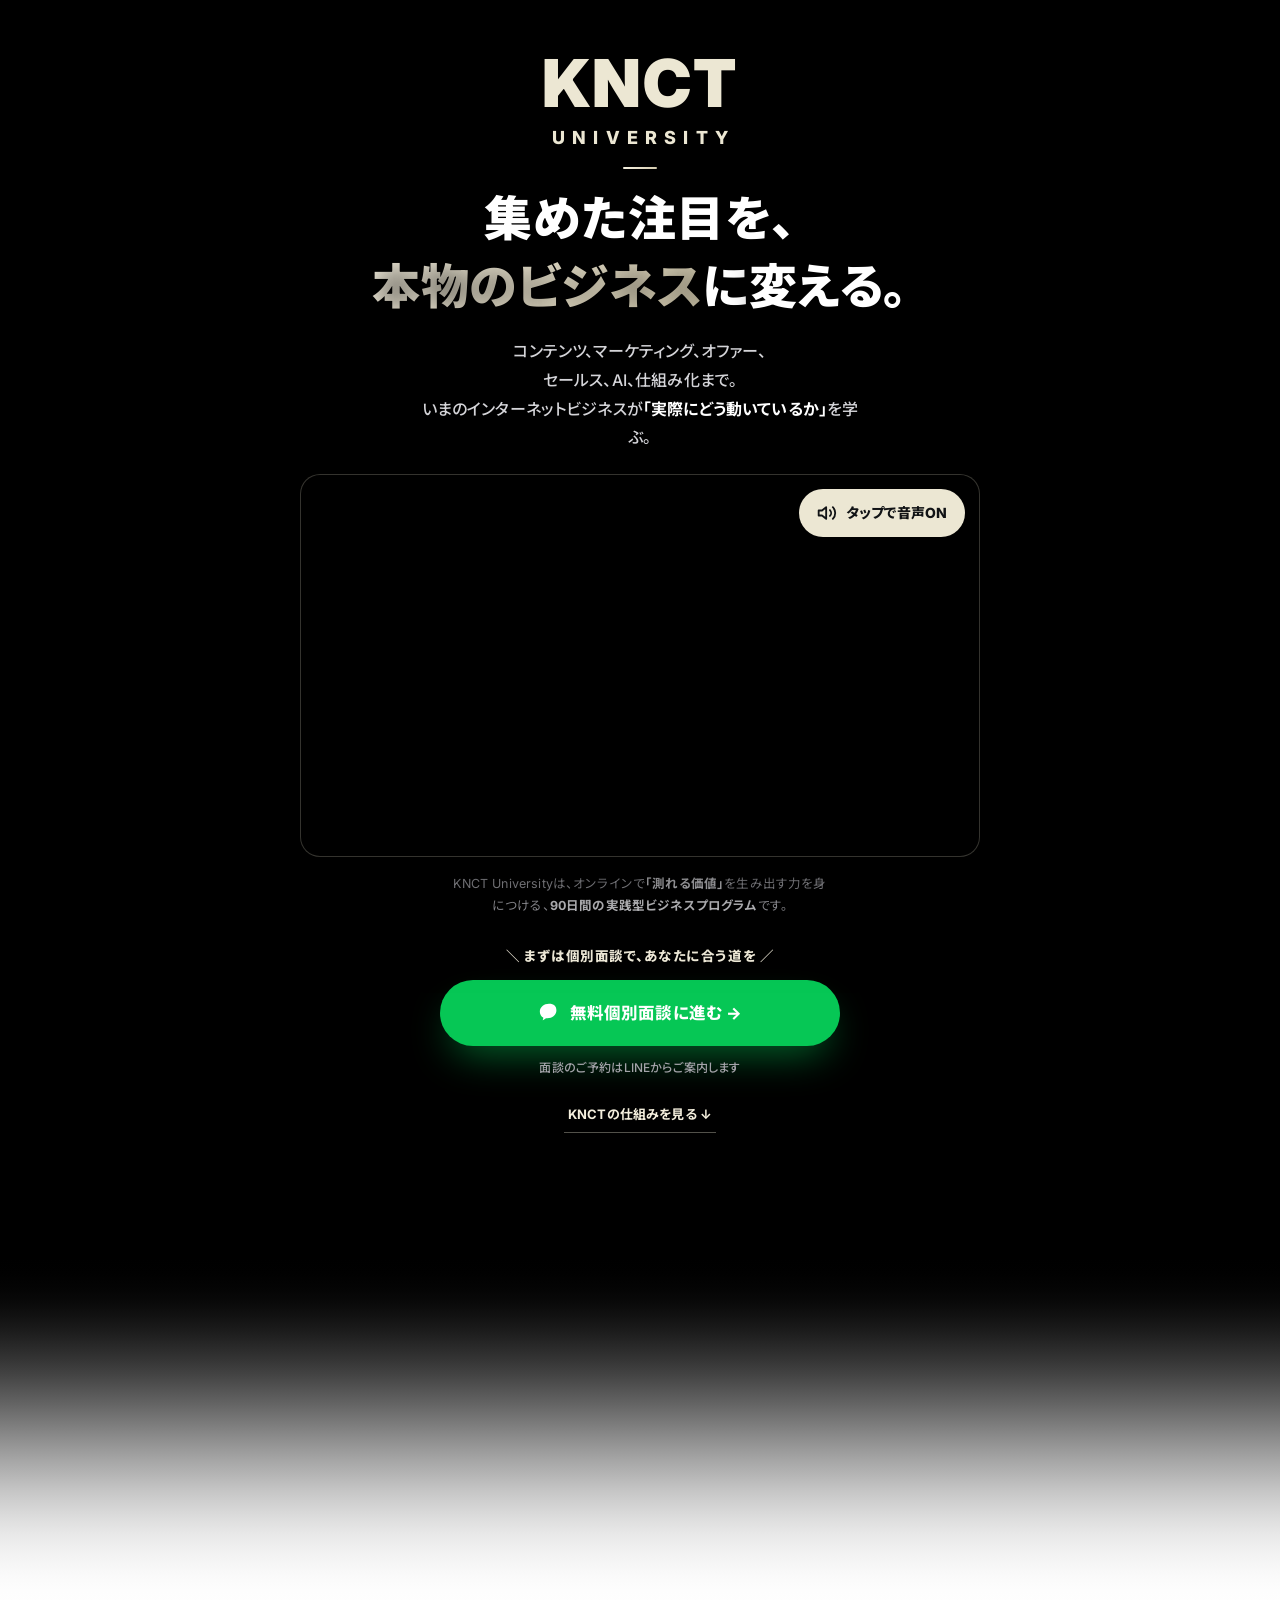
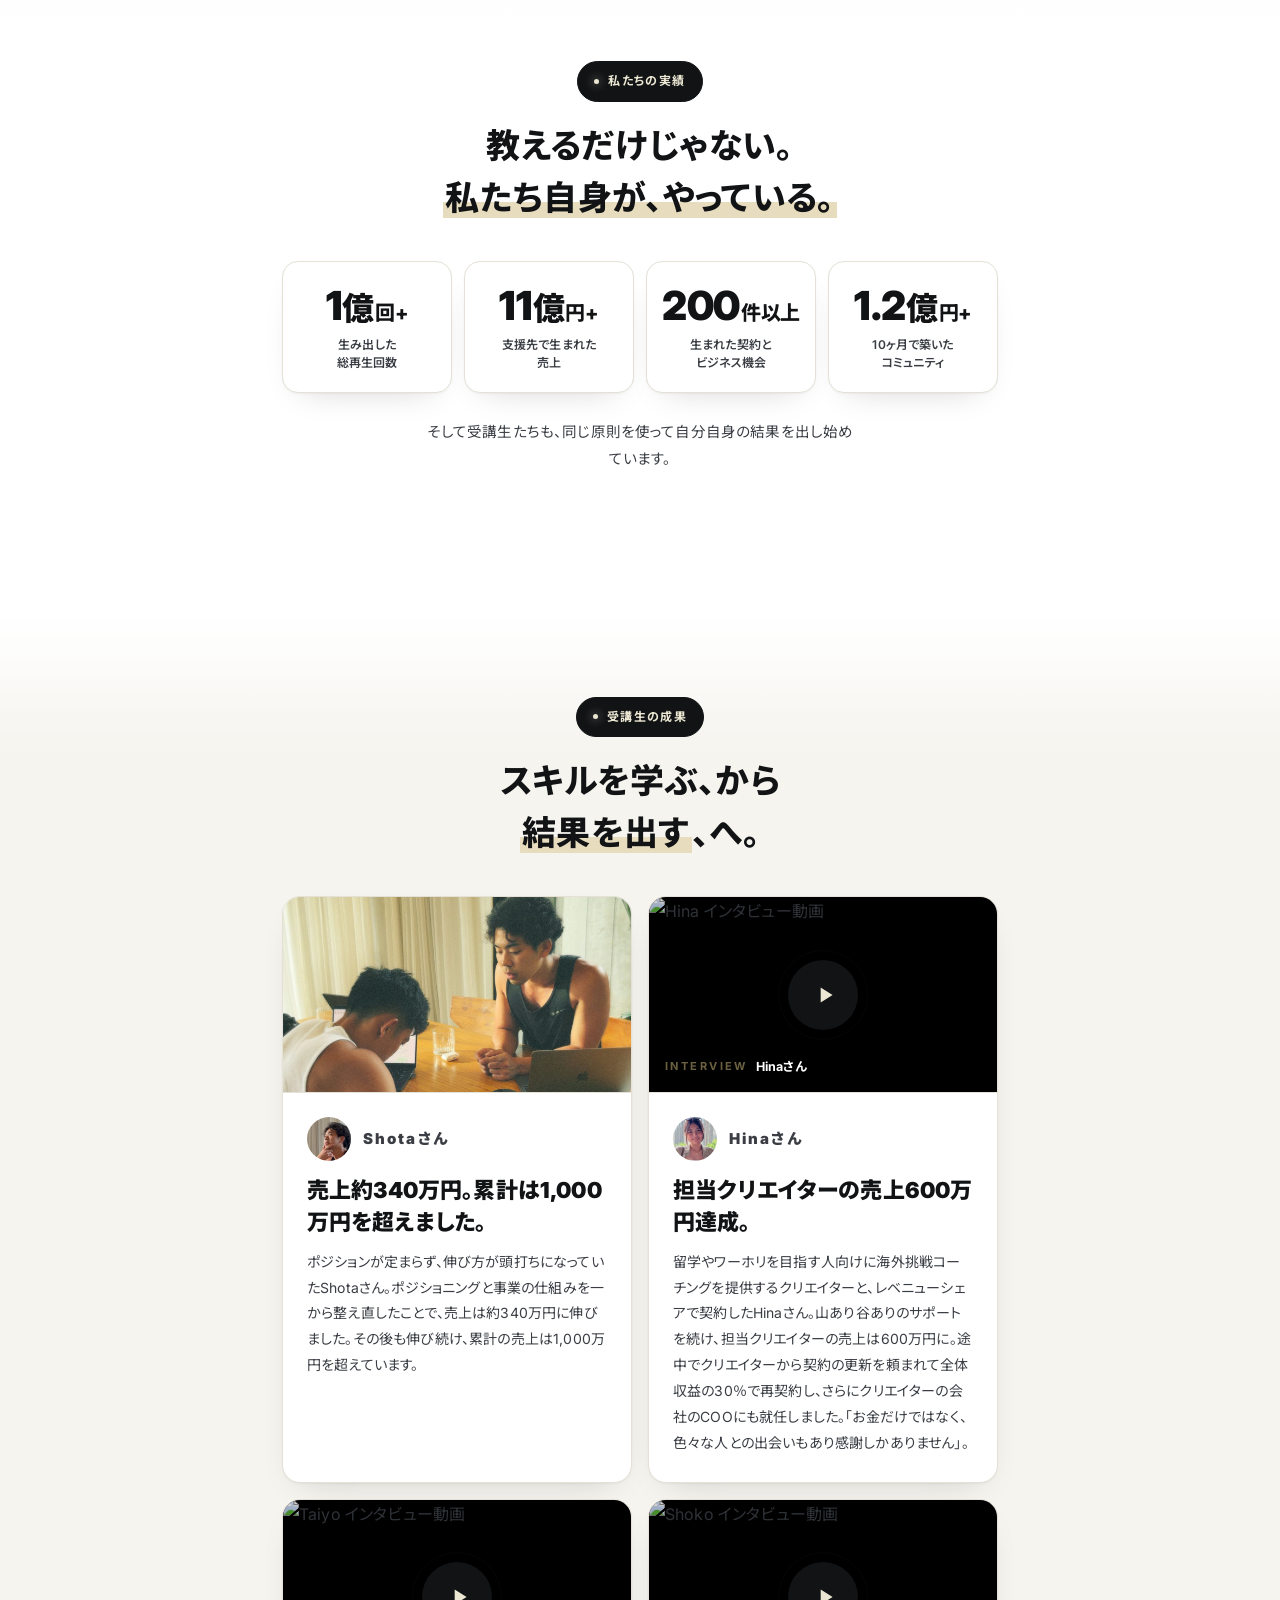
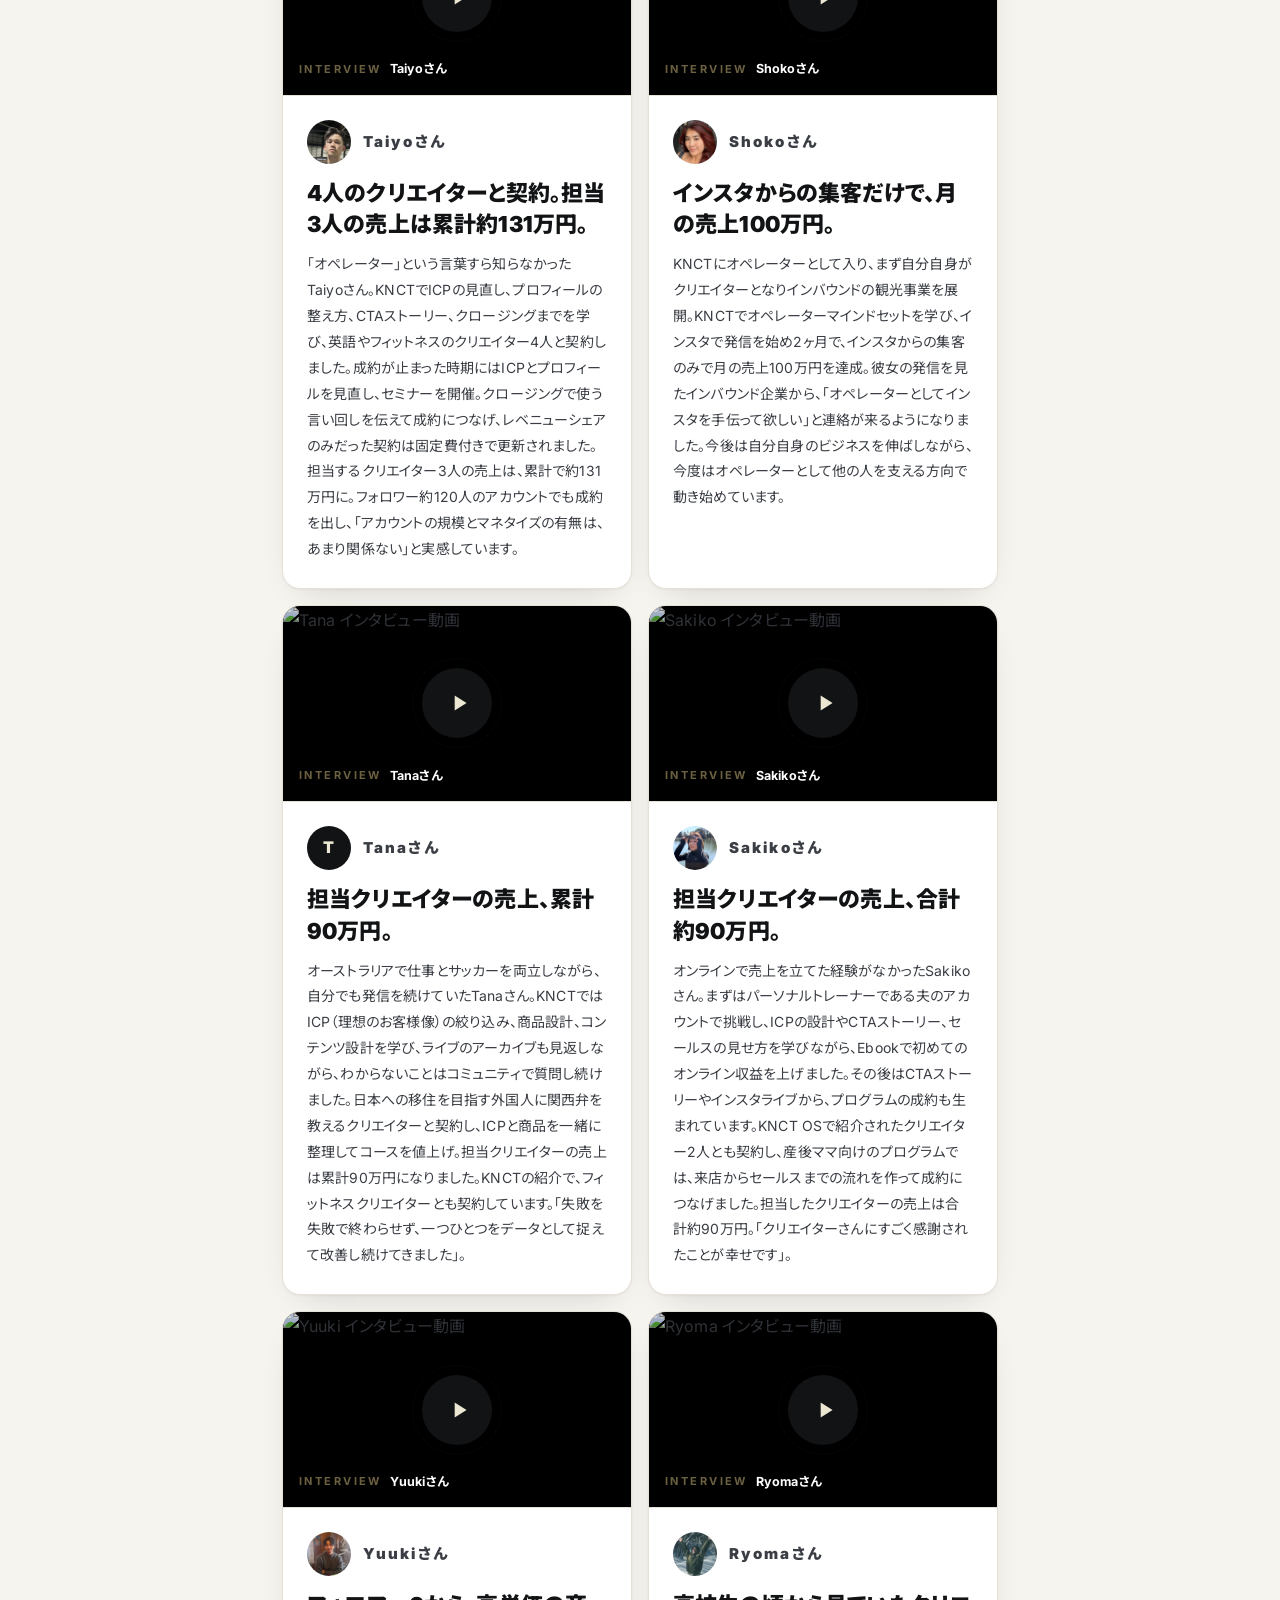
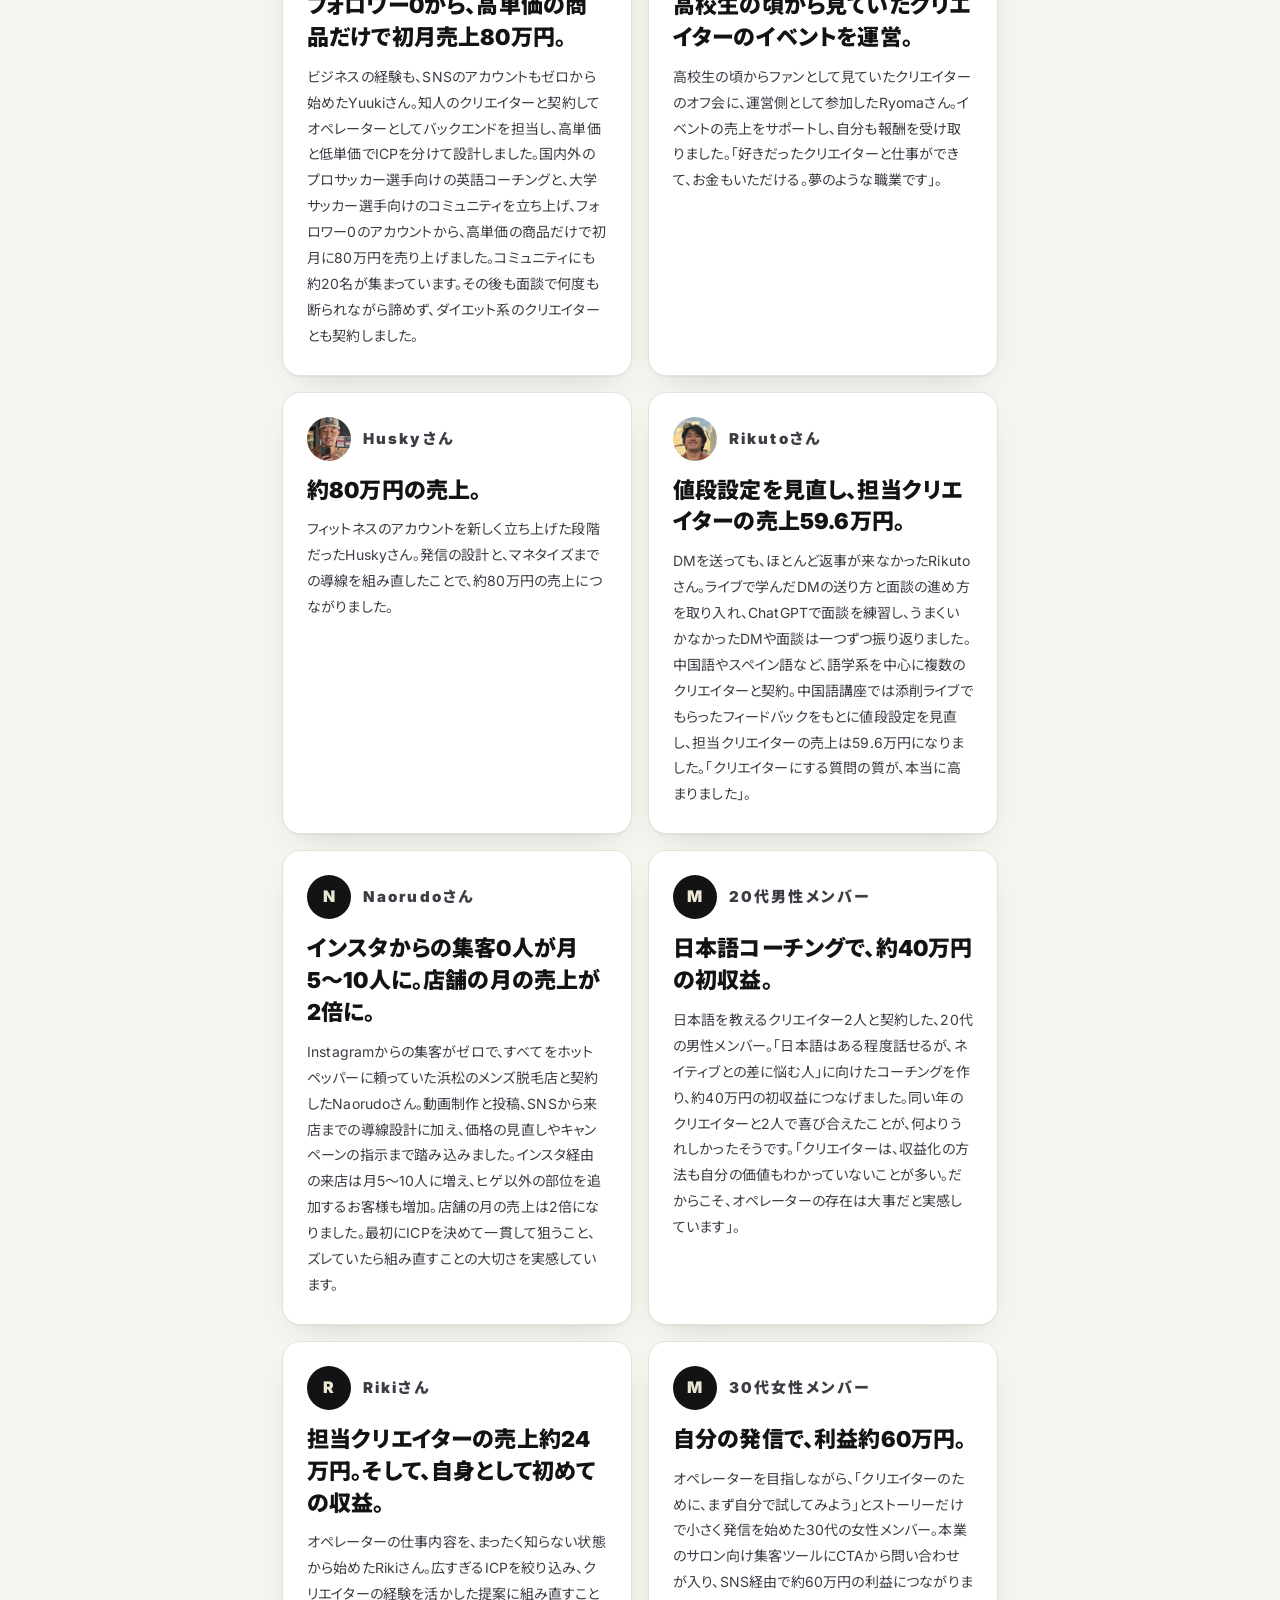
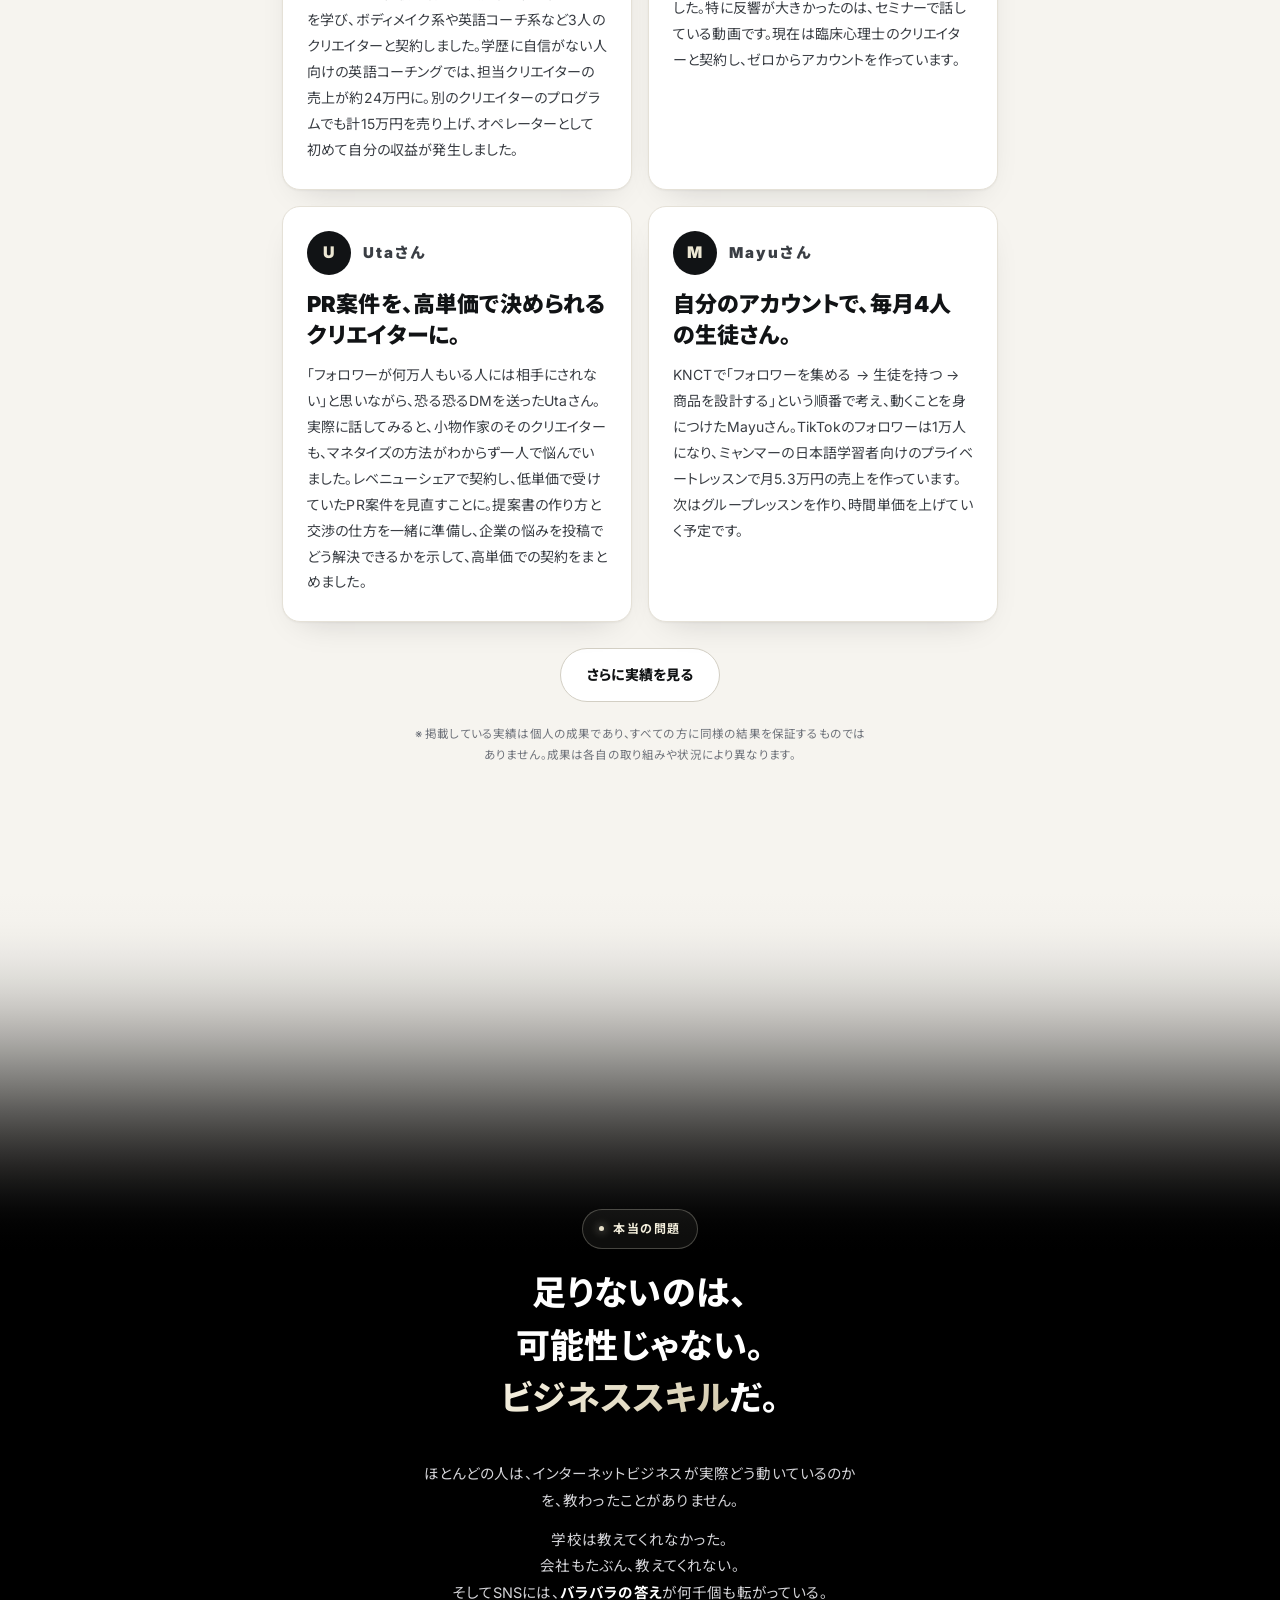
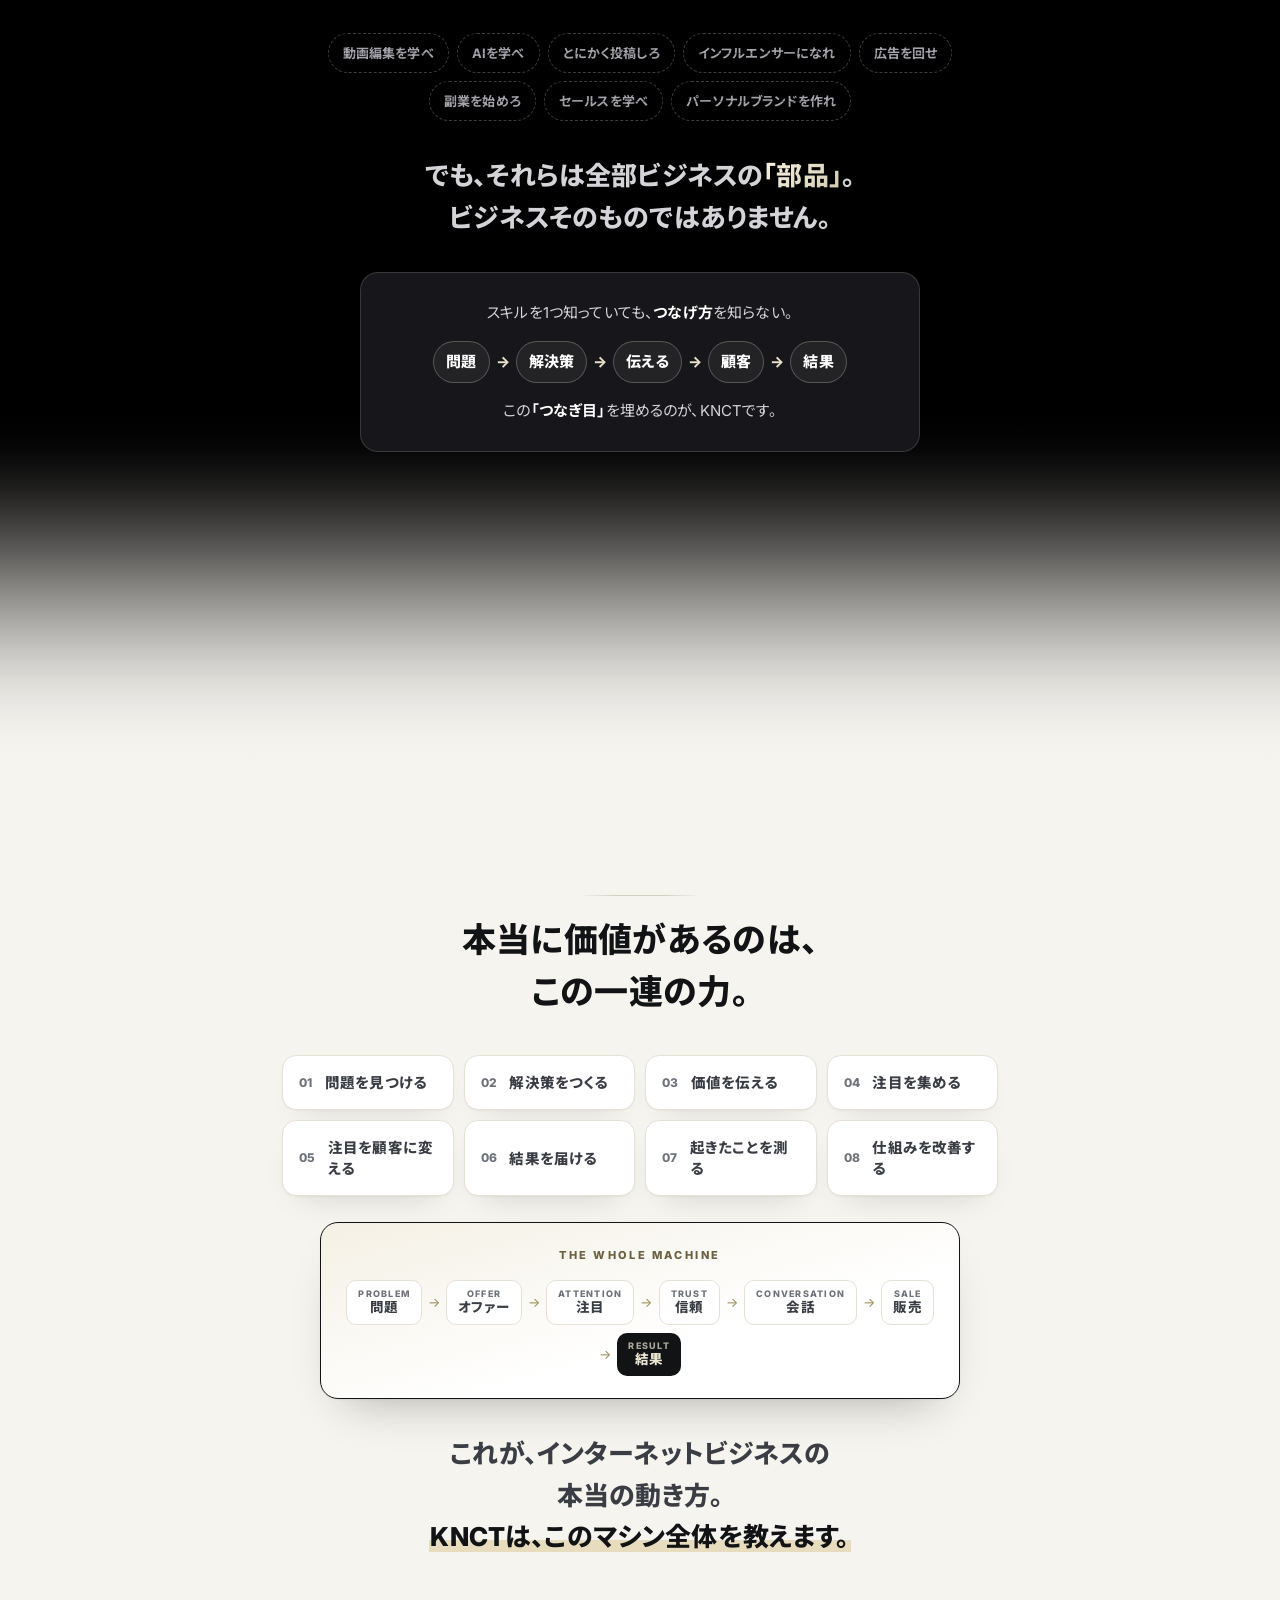
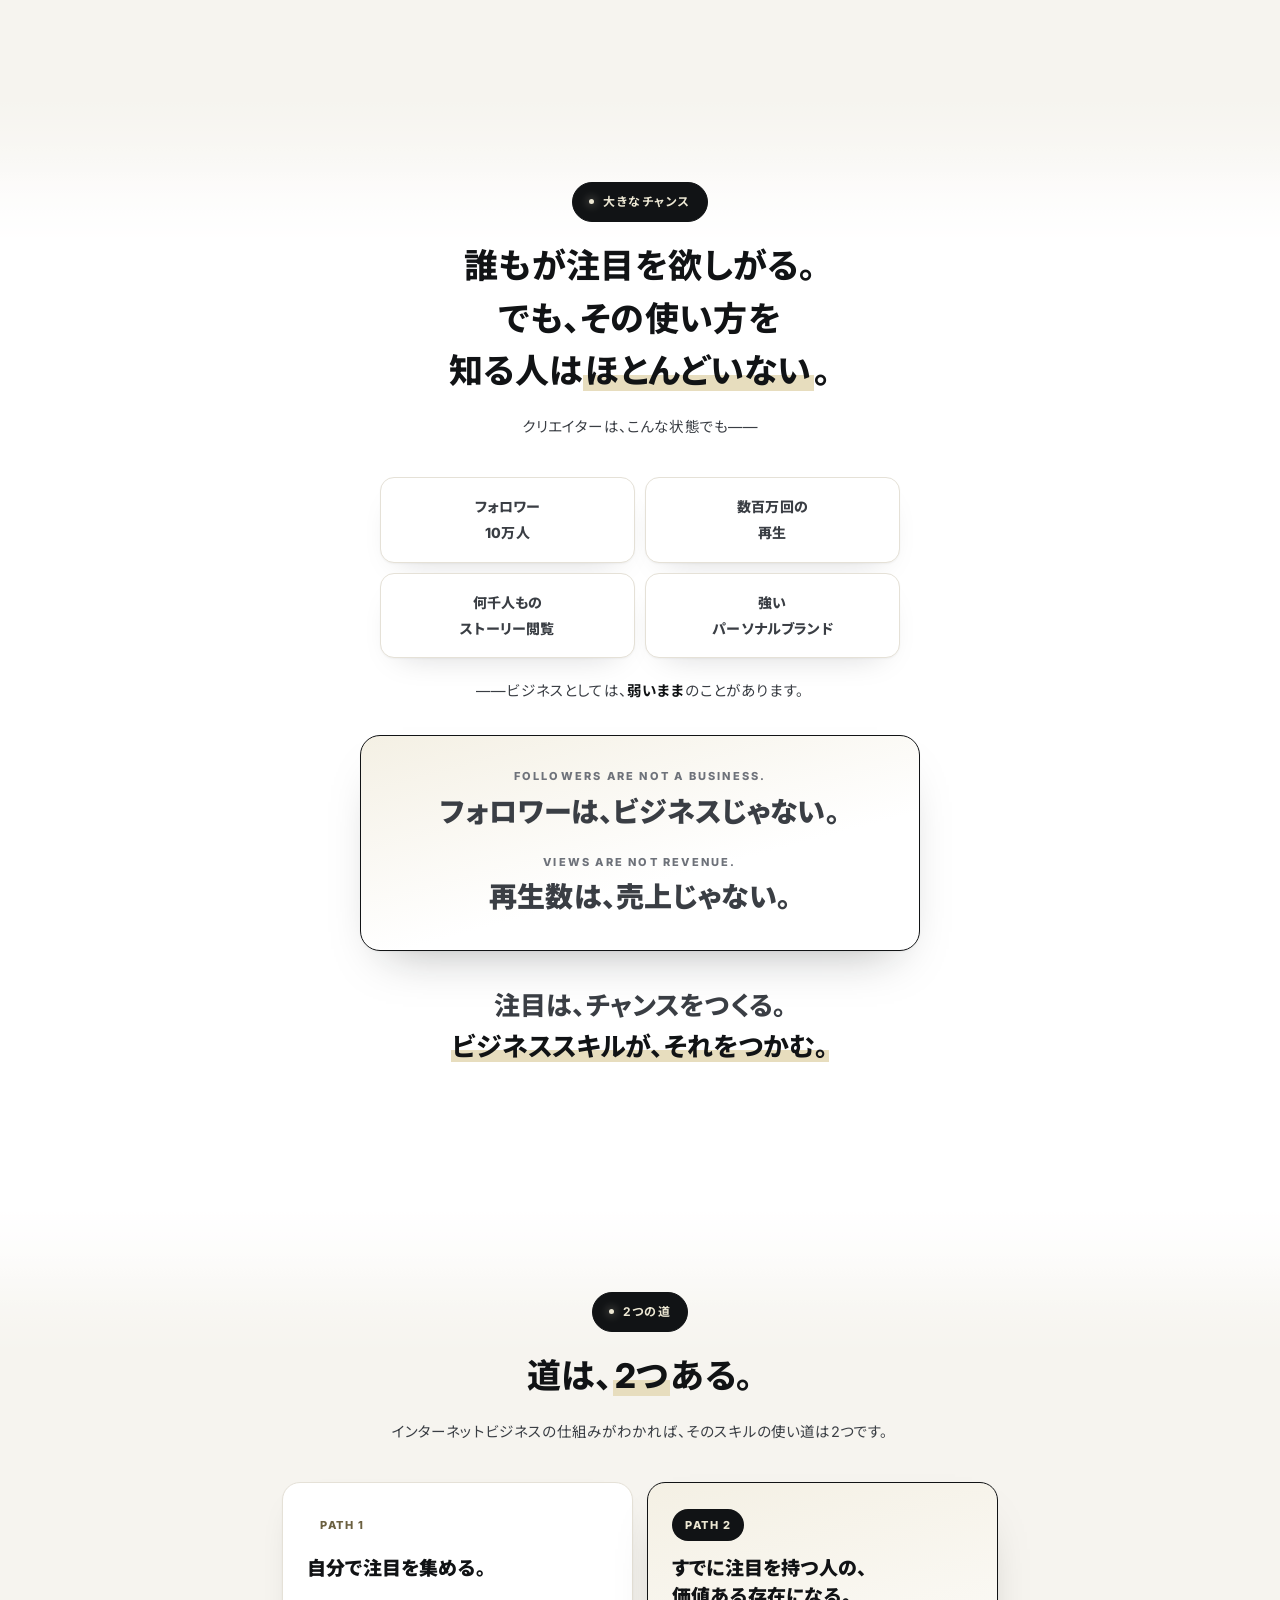
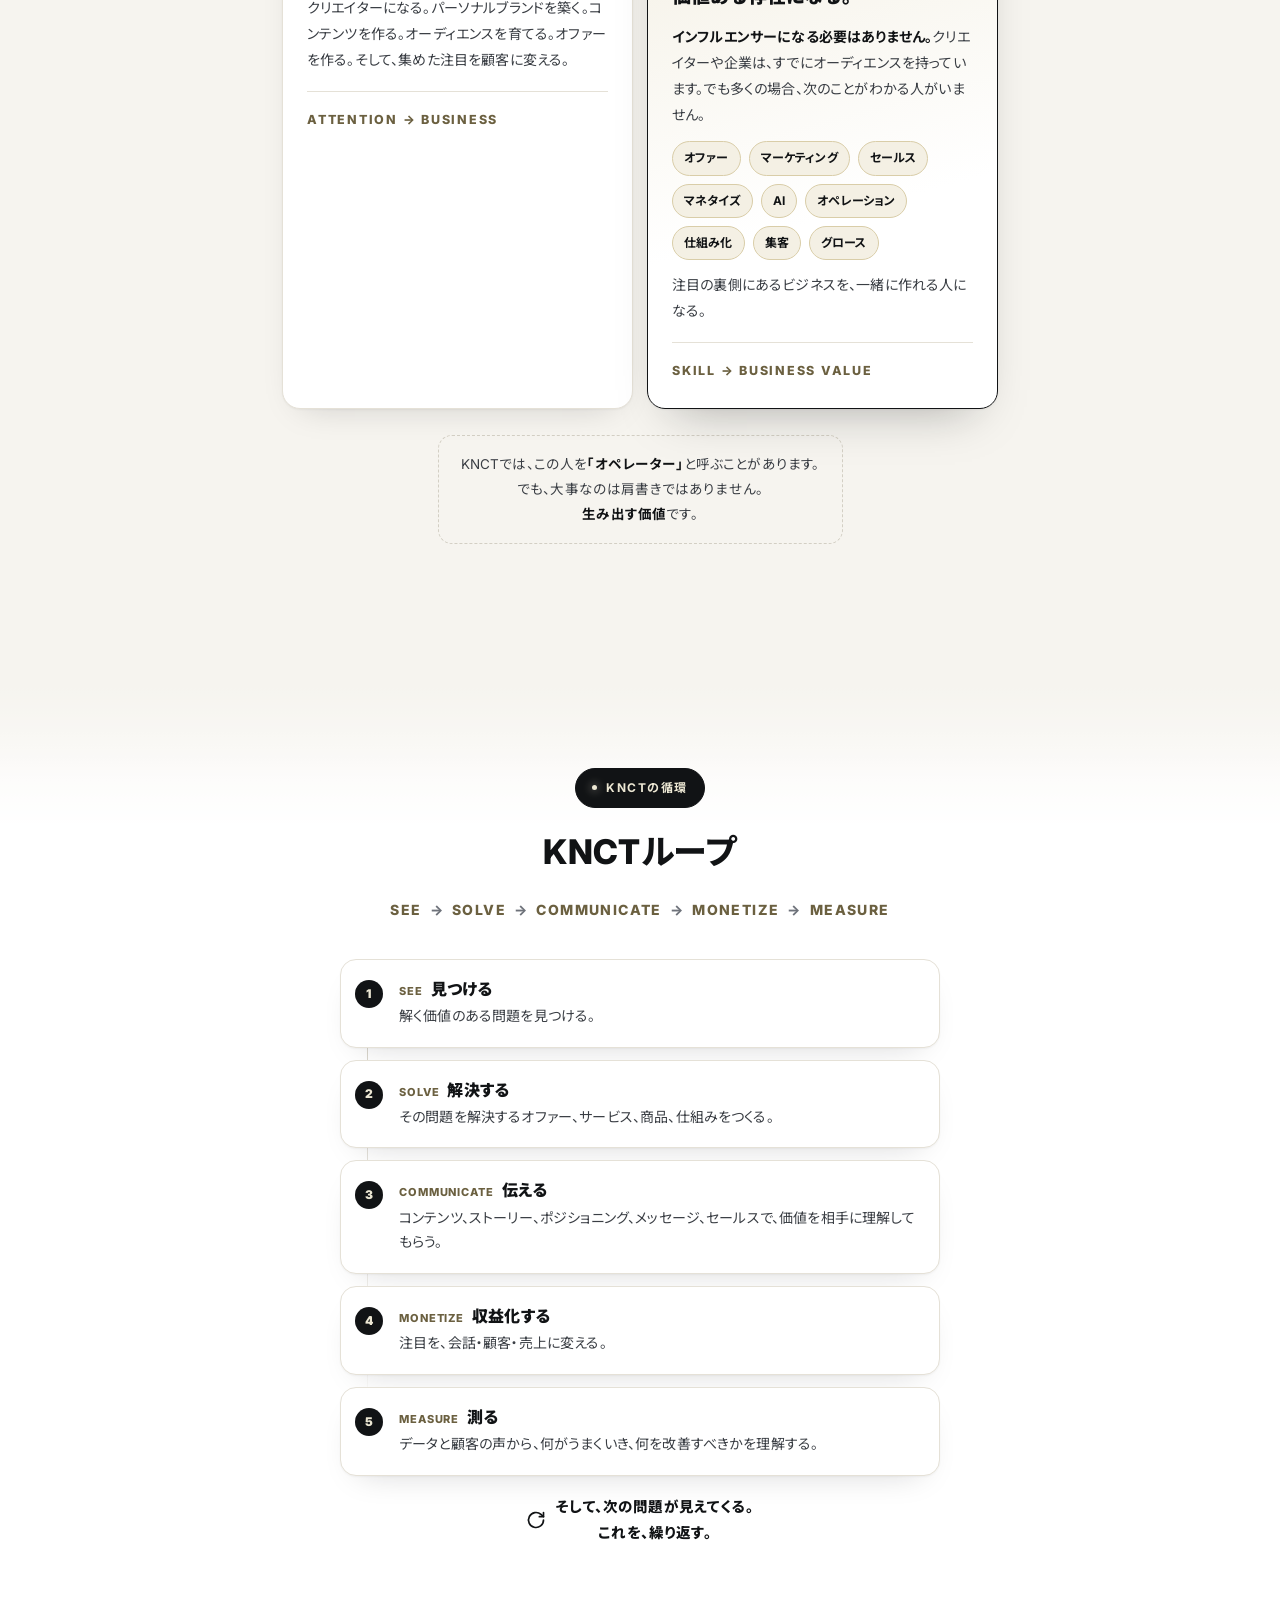
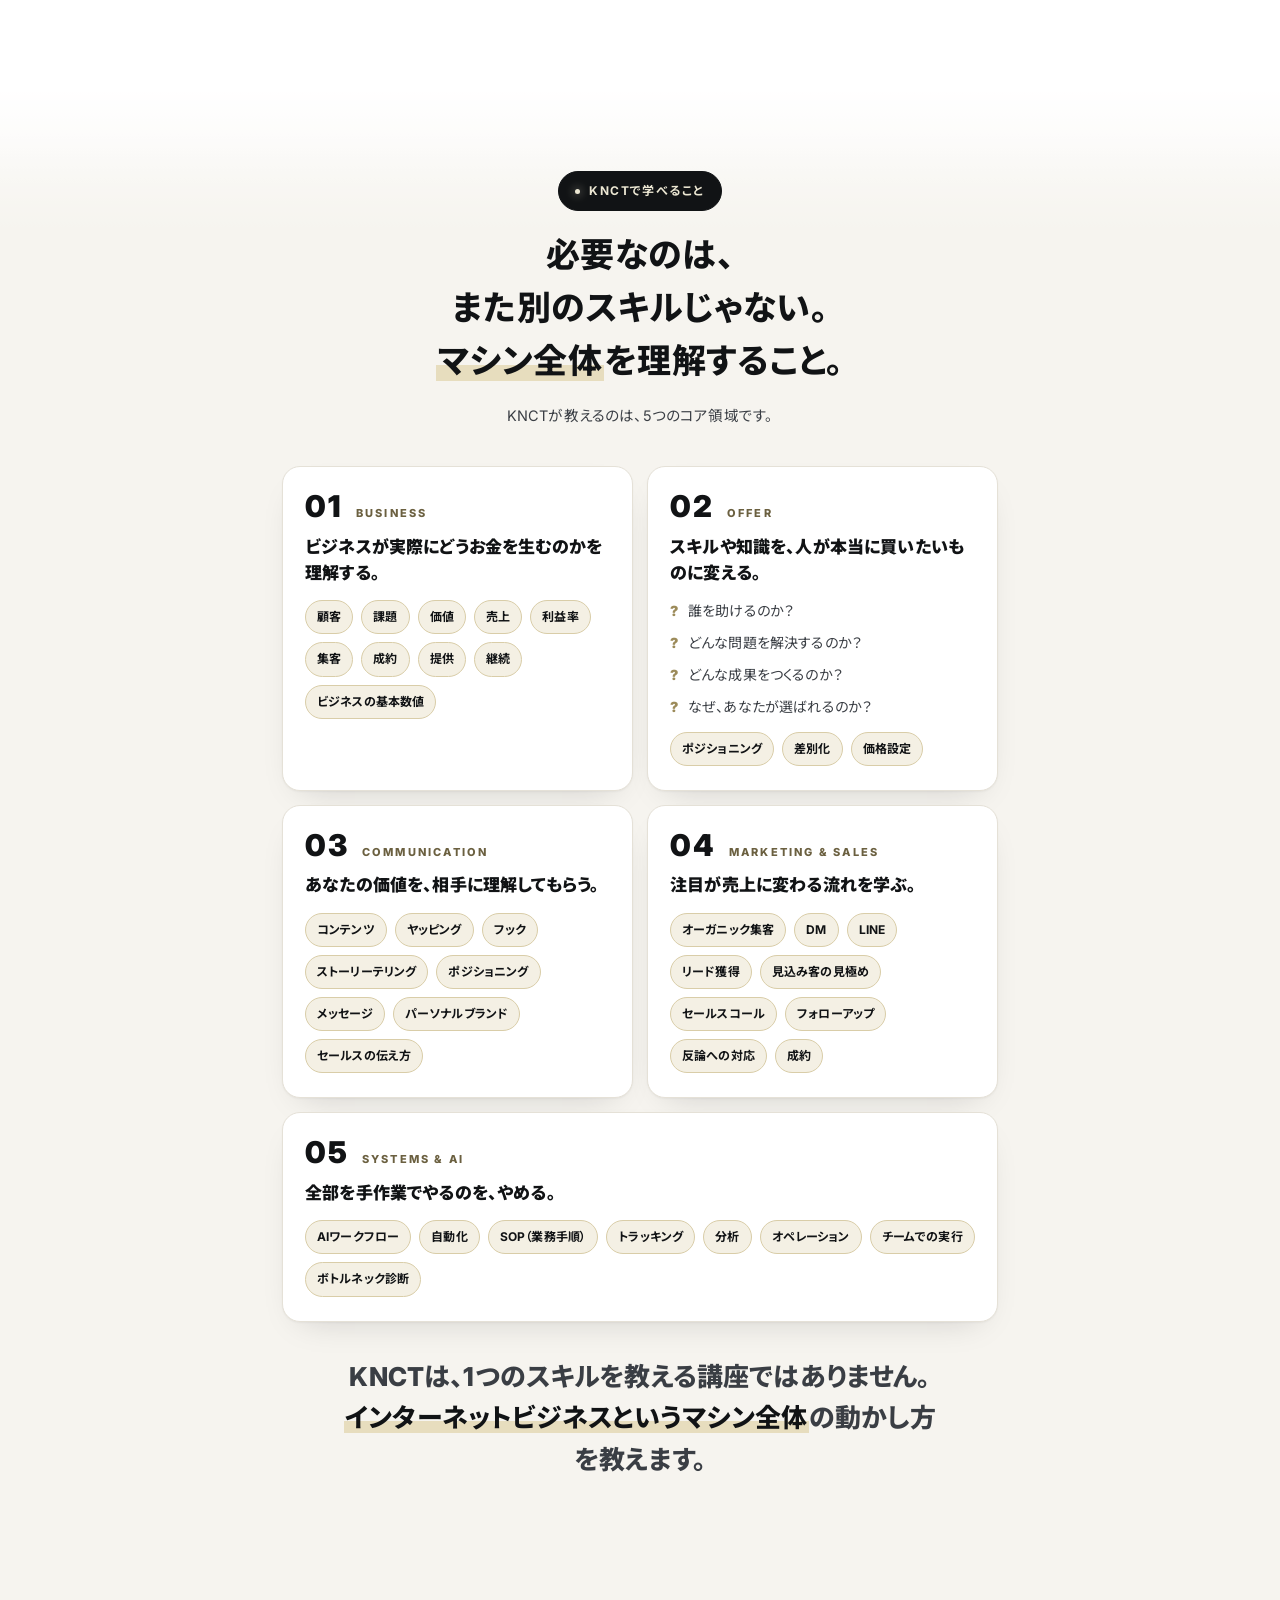
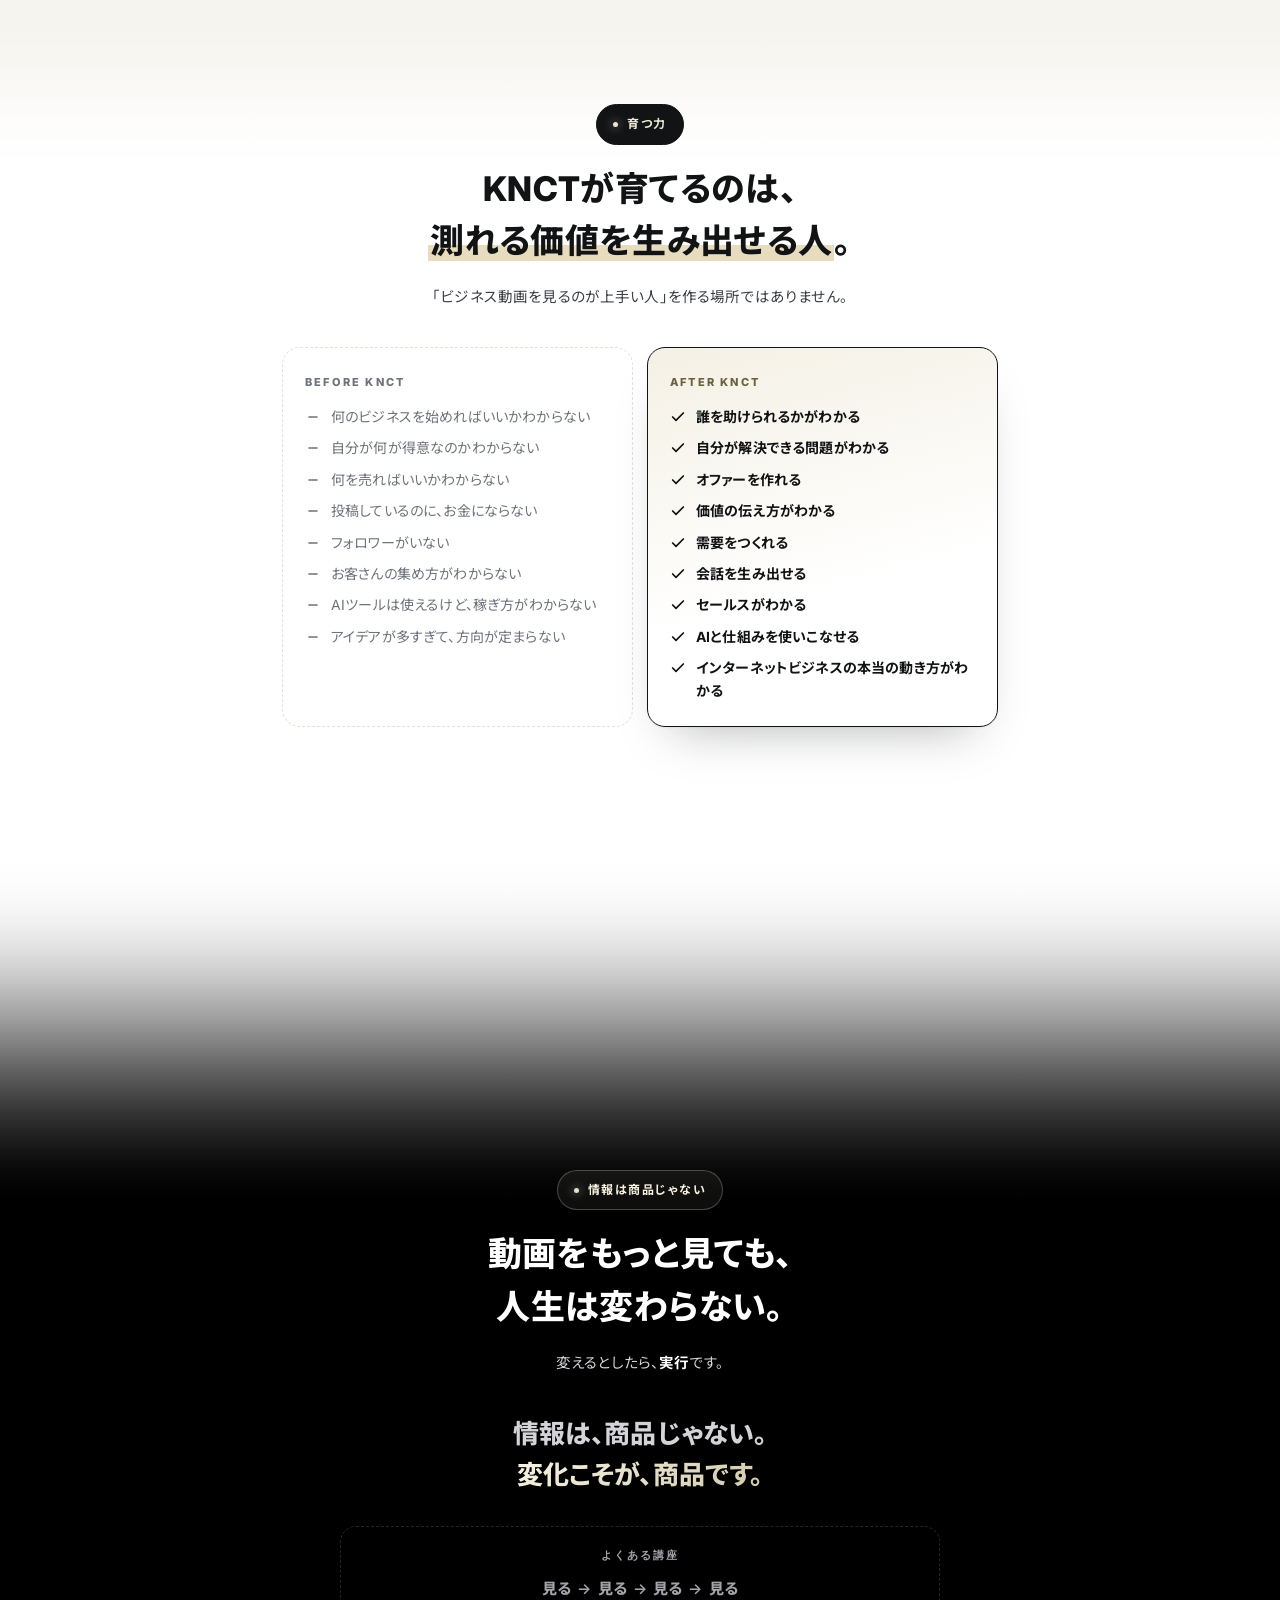
==== commit 05d5dc49: "実績: Rikutoさんの顔写真を追加 Co-Authored-By: Claude Opus 5.5 <noreply@anthropic.com>" ====
--- a/index.html
+++ b/index.html
@@ -598,6 +598,10 @@
     </div>
     <h1 class="reveal">集めた注目を、<br><span class="gold">本物のビジネス</span>に<br class="sp-br">変える。</h1>
     <p class="lead reveal">コンテンツ、マーケティング、オファー、<br>セールス、AI、仕組み化まで。<br>いまのインターネットビジネスが<br class="sp-br"><b>「実際にどう動いているか」</b>を学ぶ。</p>
+    <div class="hero-vsl reveal">
+      <wistia-player media-id="t4dyhb4f3p" aspect="1.7777777777777777" autoplay muted silent-autoplay="allow" playsinline></wistia-player>
+      <button class="vsl-unmute" type="button" aria-label="音声をONにして最初から再生"><svg viewBox="0 0 24 24" fill="none" stroke="currentColor" stroke-width="2.2" stroke-linecap="round" stroke-linejoin="round"><path d="M11 5 6 9H2v6h4l5 4V5z"/><path d="M15.5 8.5a5 5 0 0 1 0 7"/><path d="M19 5a10 10 0 0 1 0 14"/></svg><span>タップで音声ON</span></button>
+    </div>
 
     <p class="def reveal">KNCT Universityは、オンラインで<b>「測れる価値」</b>を生み出す力を身につける、<b>90日間の実践型ビジネスプログラム</b>です。</p>
 
@@ -744,7 +748,7 @@
       </article>
       <article class="stu reveal">
         <div class="stu-in">
-          <div class="stu-top"><div class="ava">R</div><div class="stu-name">Rikutoさん</div></div>
+          <div class="stu-top"><div class="ava"><img src="assets/people/rikuto.jpg" alt="Rikutoさん" loading="lazy" width="88" height="88" /></div><div class="stu-name">Rikutoさん</div></div>
           <div class="stu-res">値段設定を見直し、担当クリエイターの売上59.6万円。</div>
           <p>DMを送っても、ほとんど返事が来なかったRikutoさん。ライブで学んだDMの送り方と面談の進め方を取り入れ、ChatGPTで面談を練習し、うまくいかなかったDMや面談は一つずつ振り返りました。中国語やスペイン語など、語学系を中心に複数のクリエイターと契約。中国語講座では添削ライブでもらったフィードバックをもとに値段設定を見直し、担当クリエイターの売上は59.6万円になりました。「クリエイターにする質問の質が、本当に高まりました」。</p>
         </div>
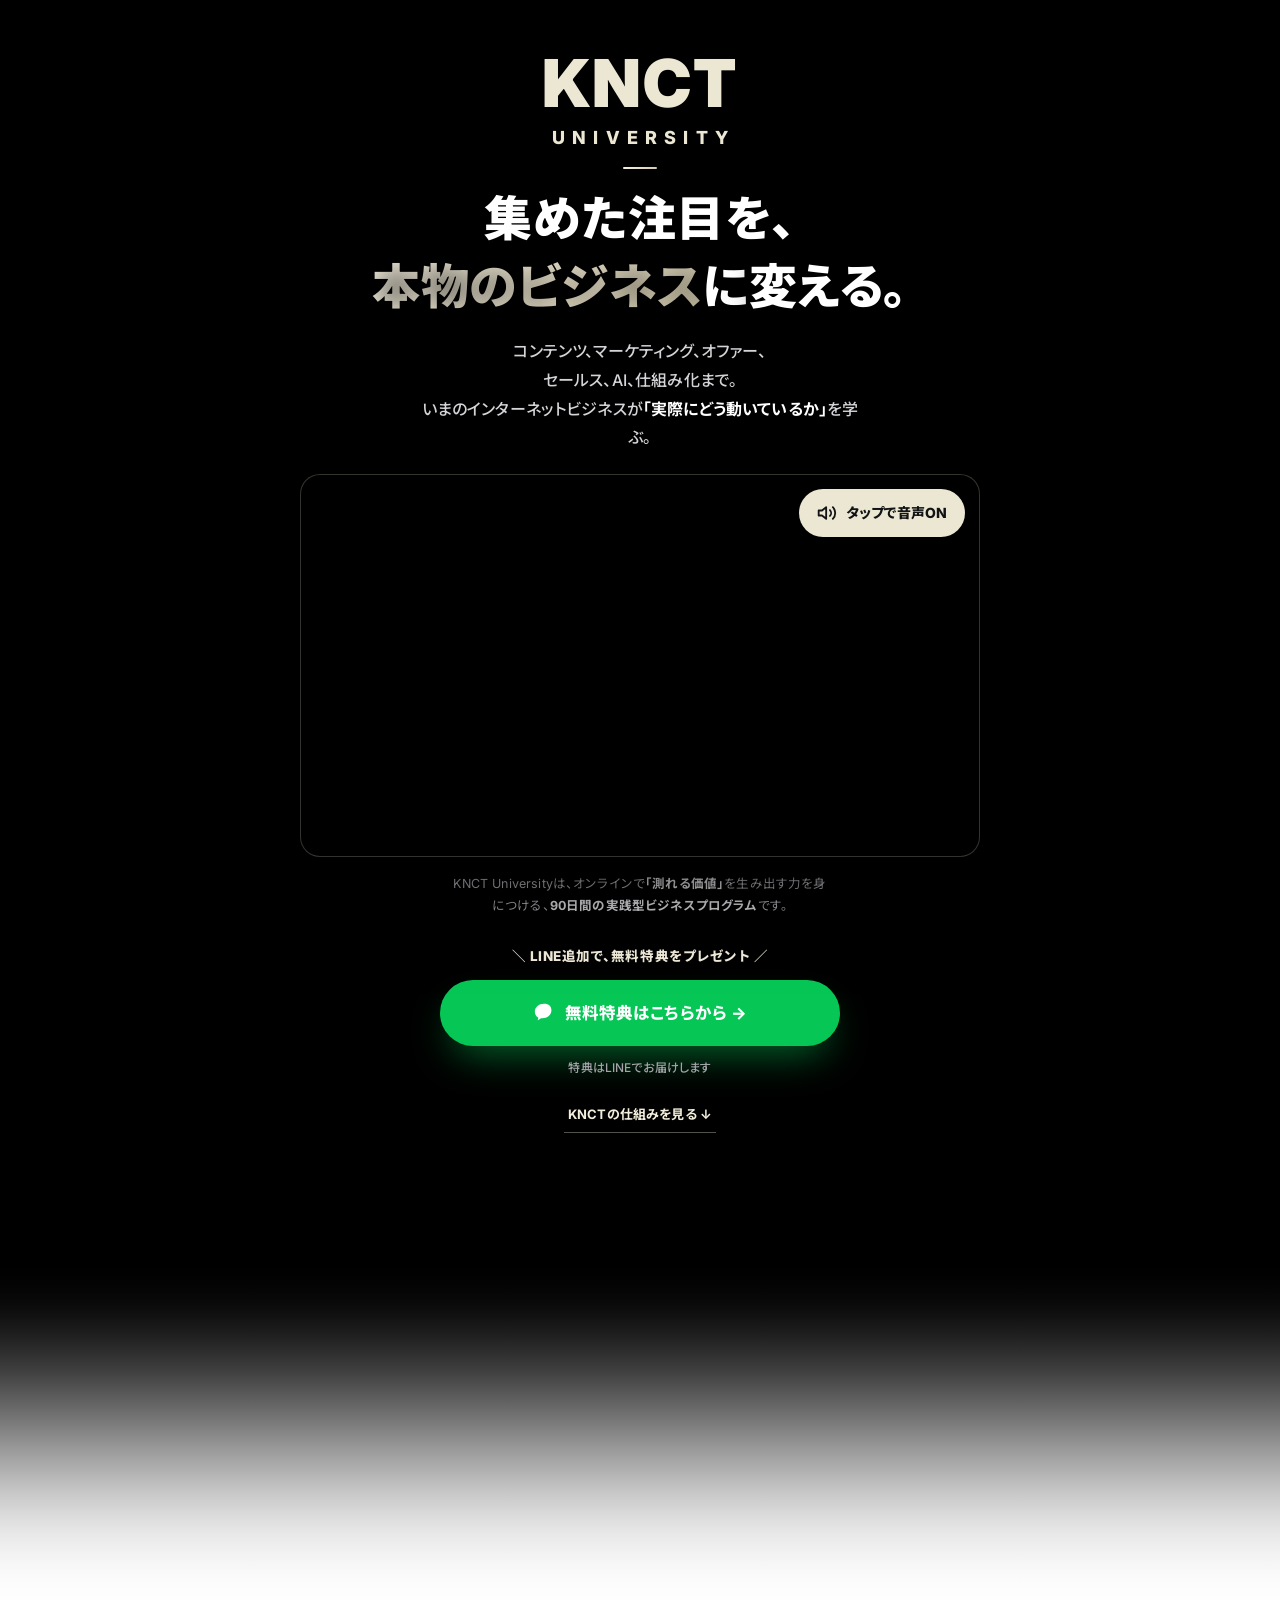
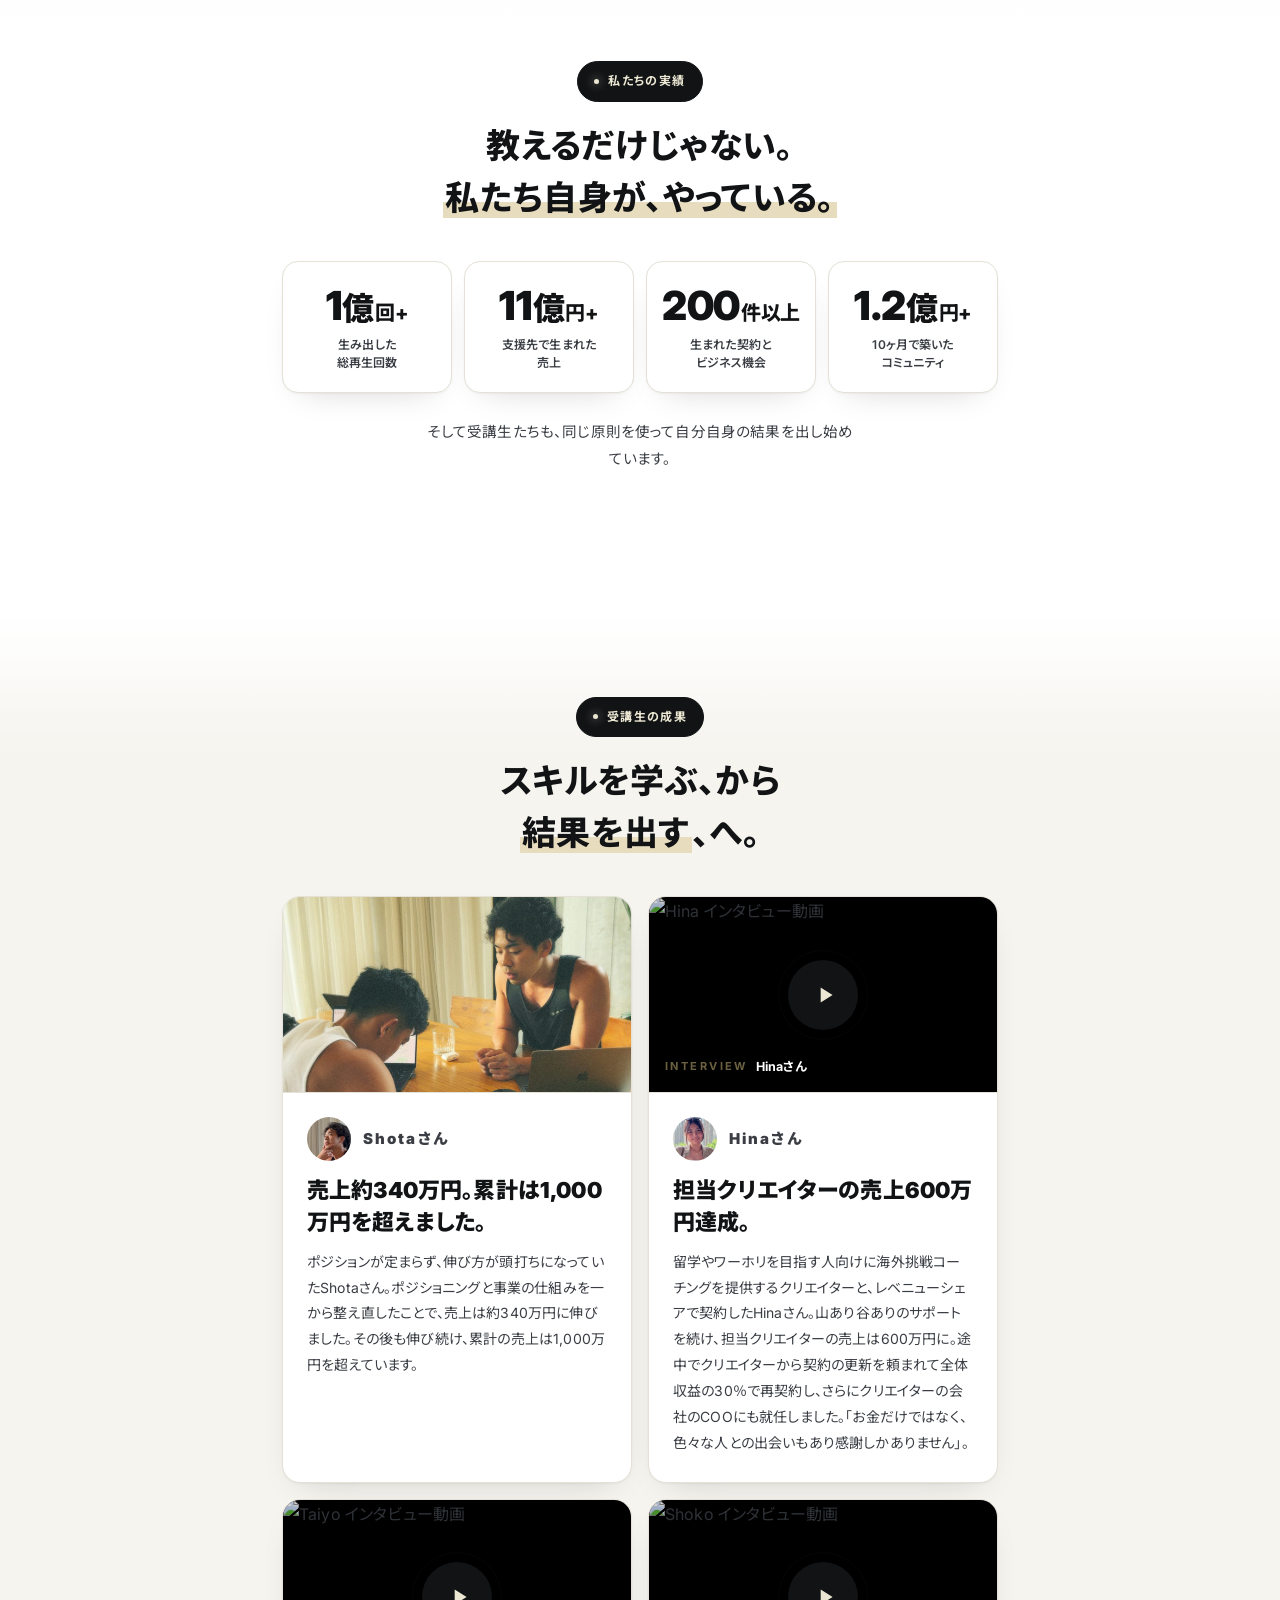
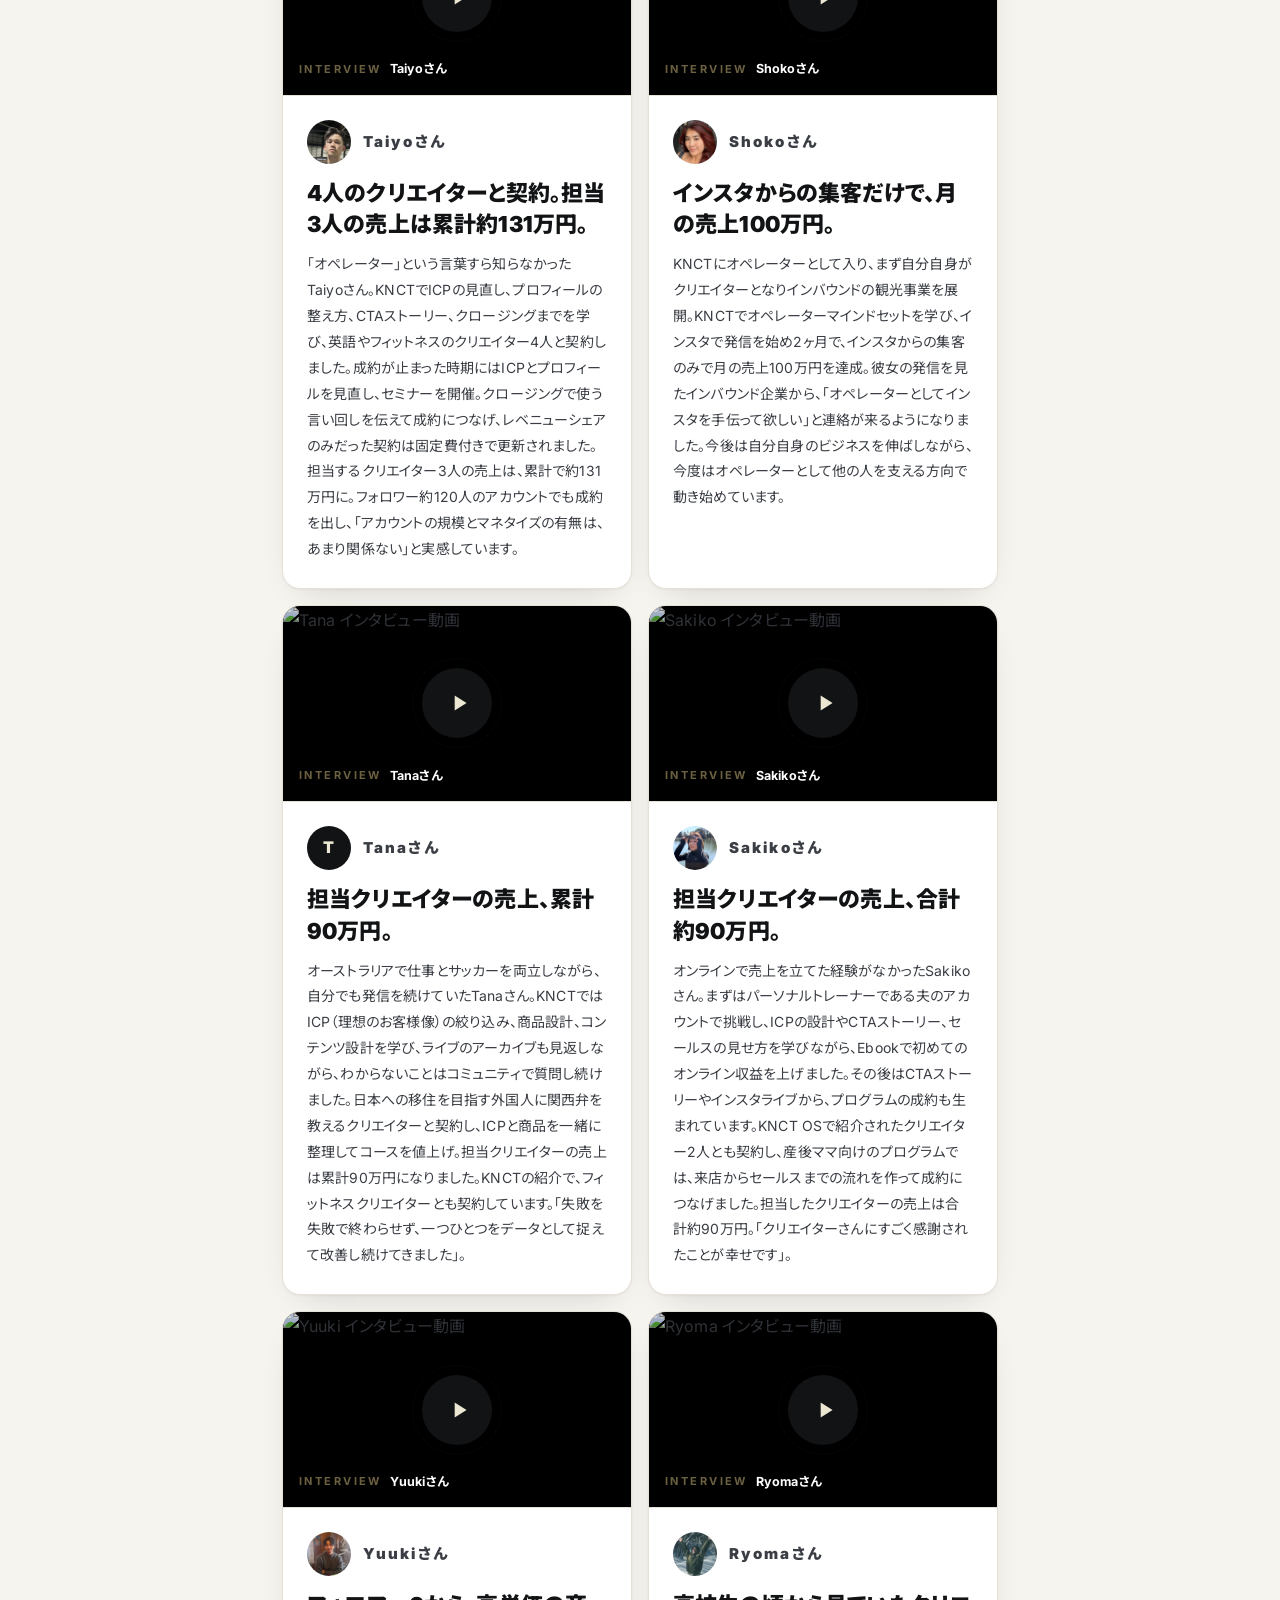
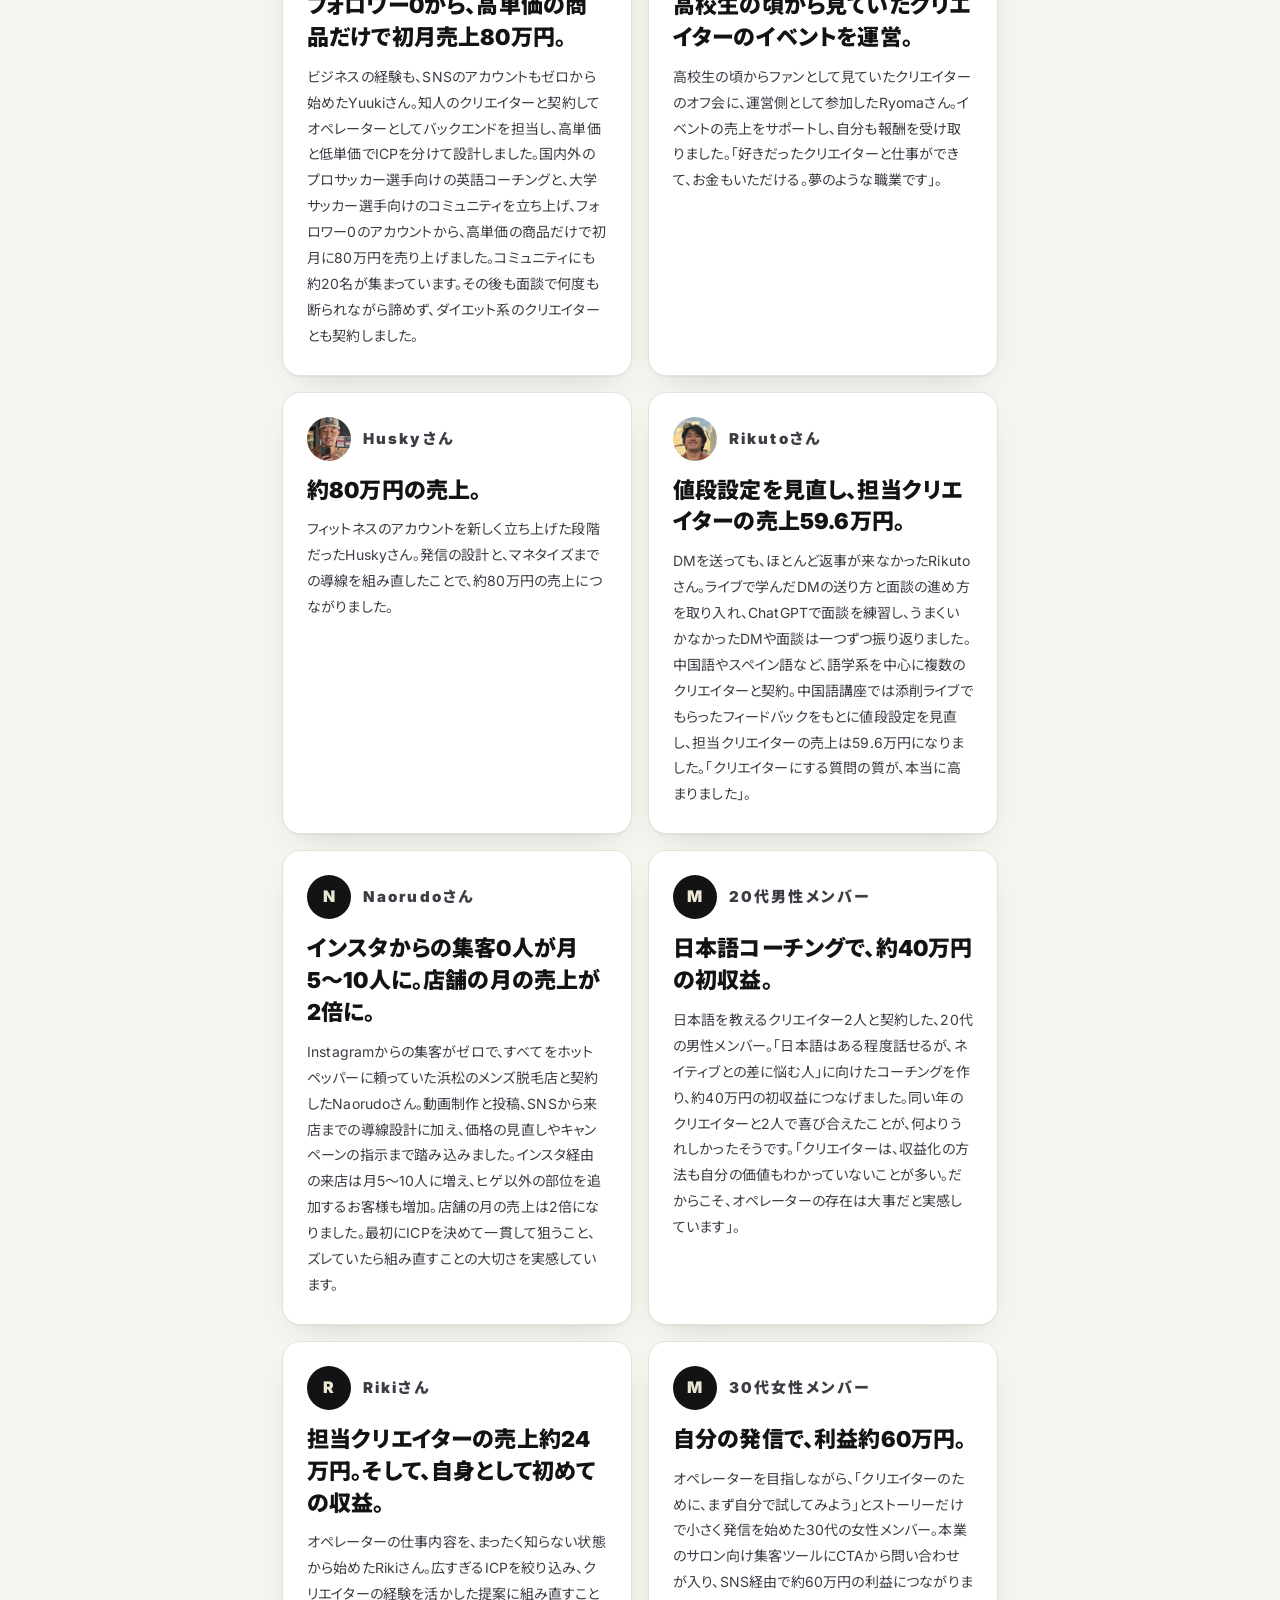
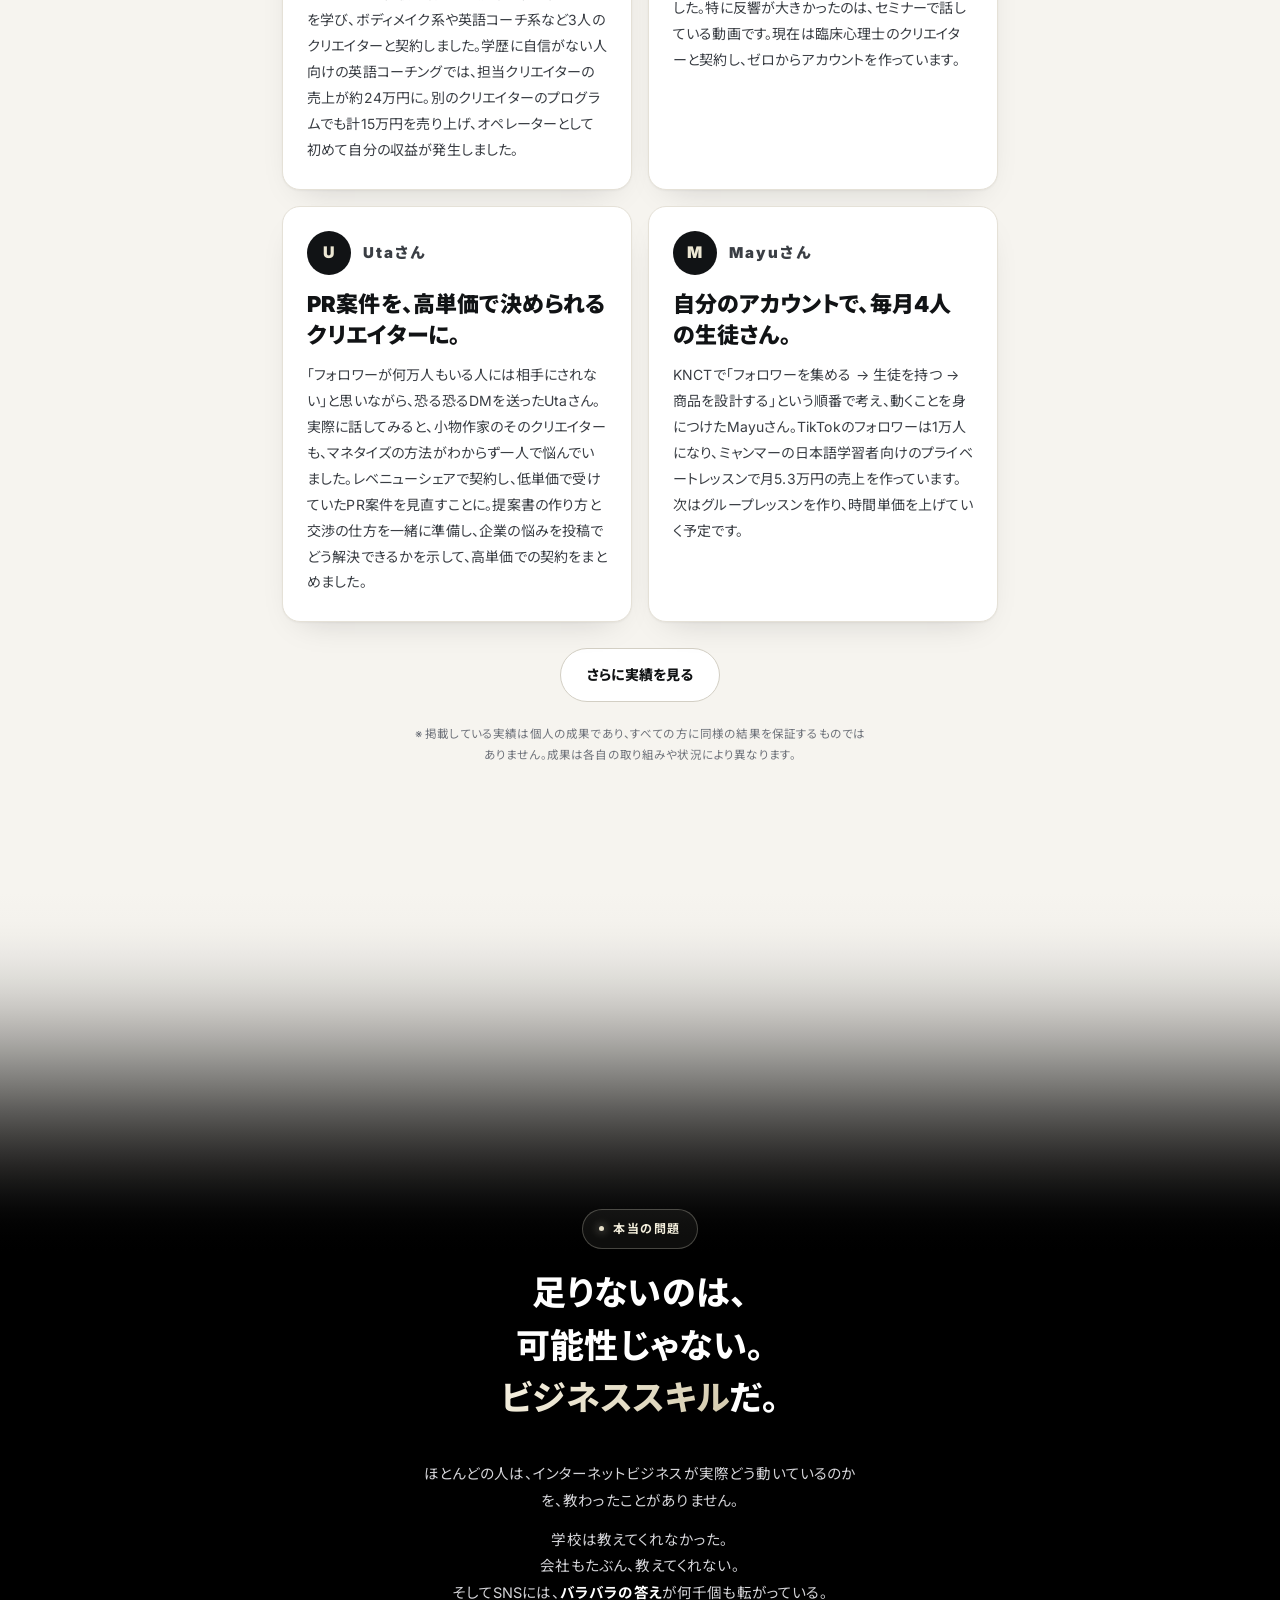
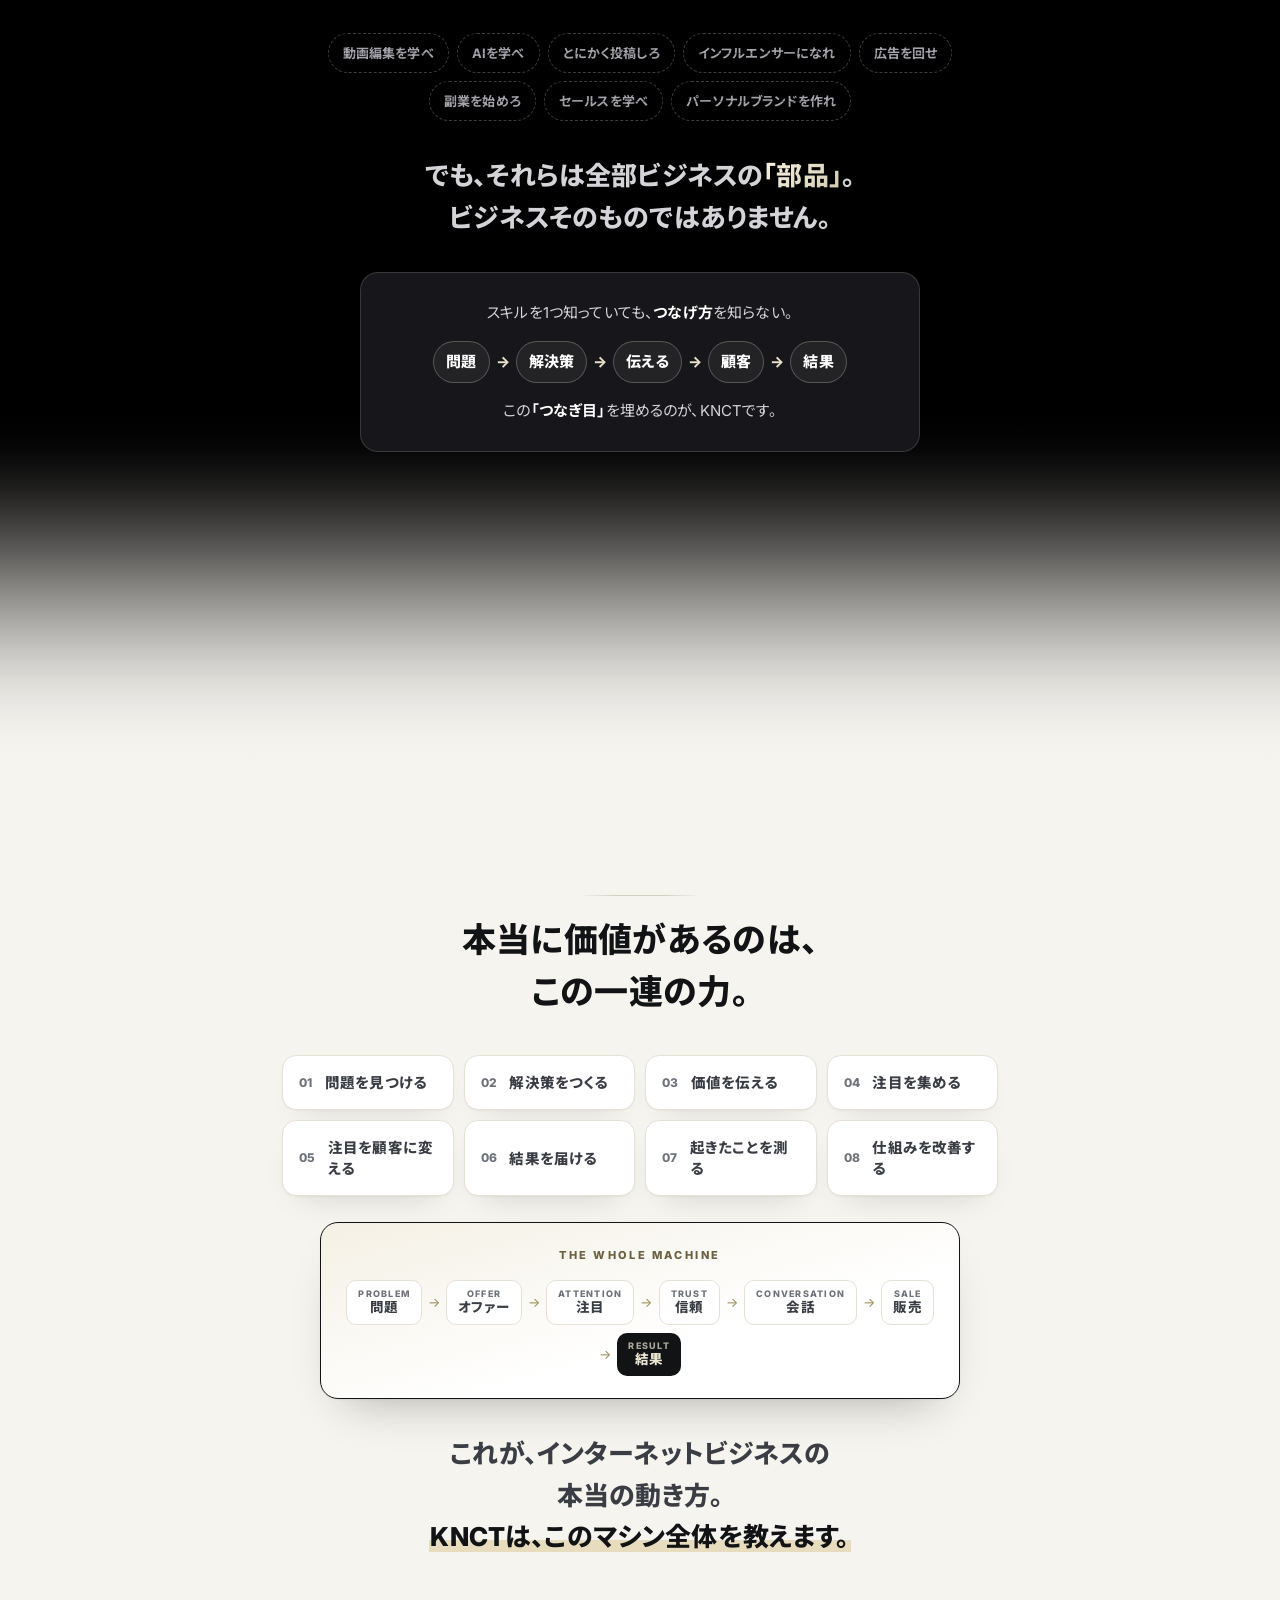
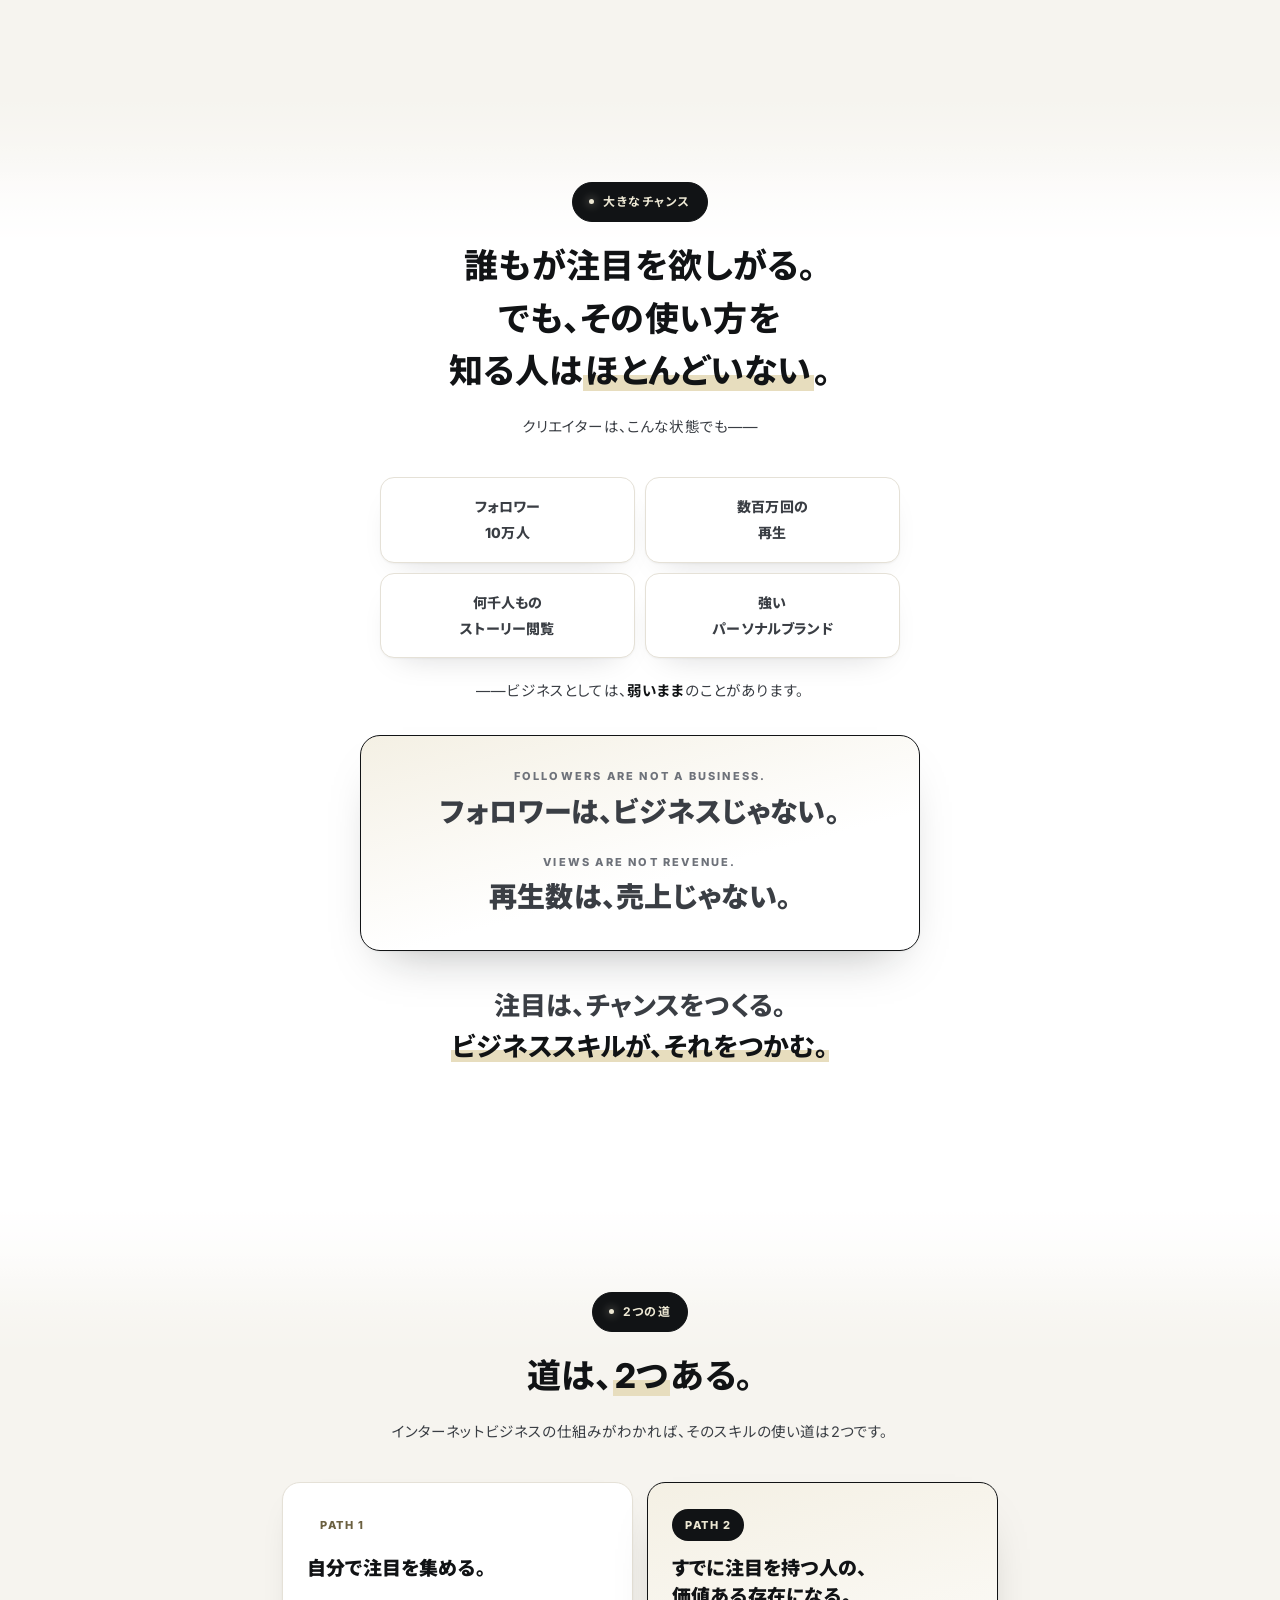
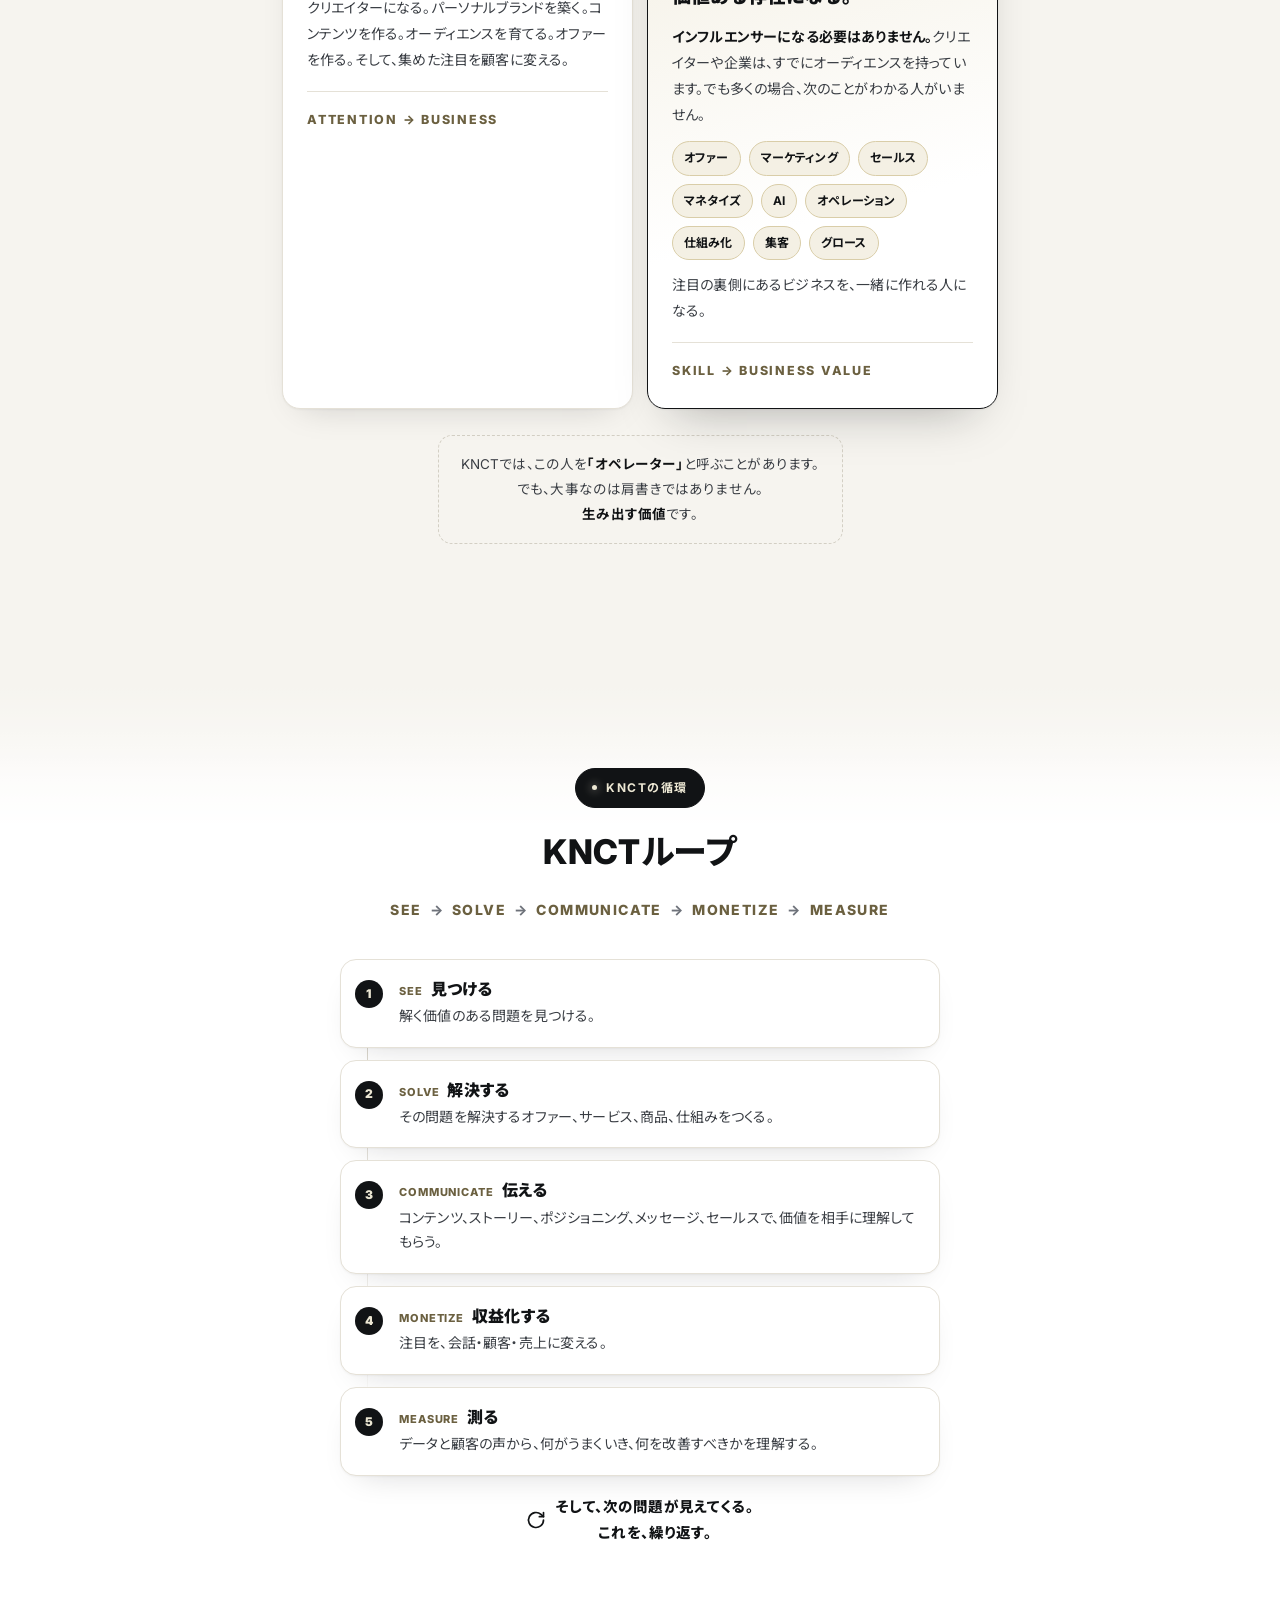
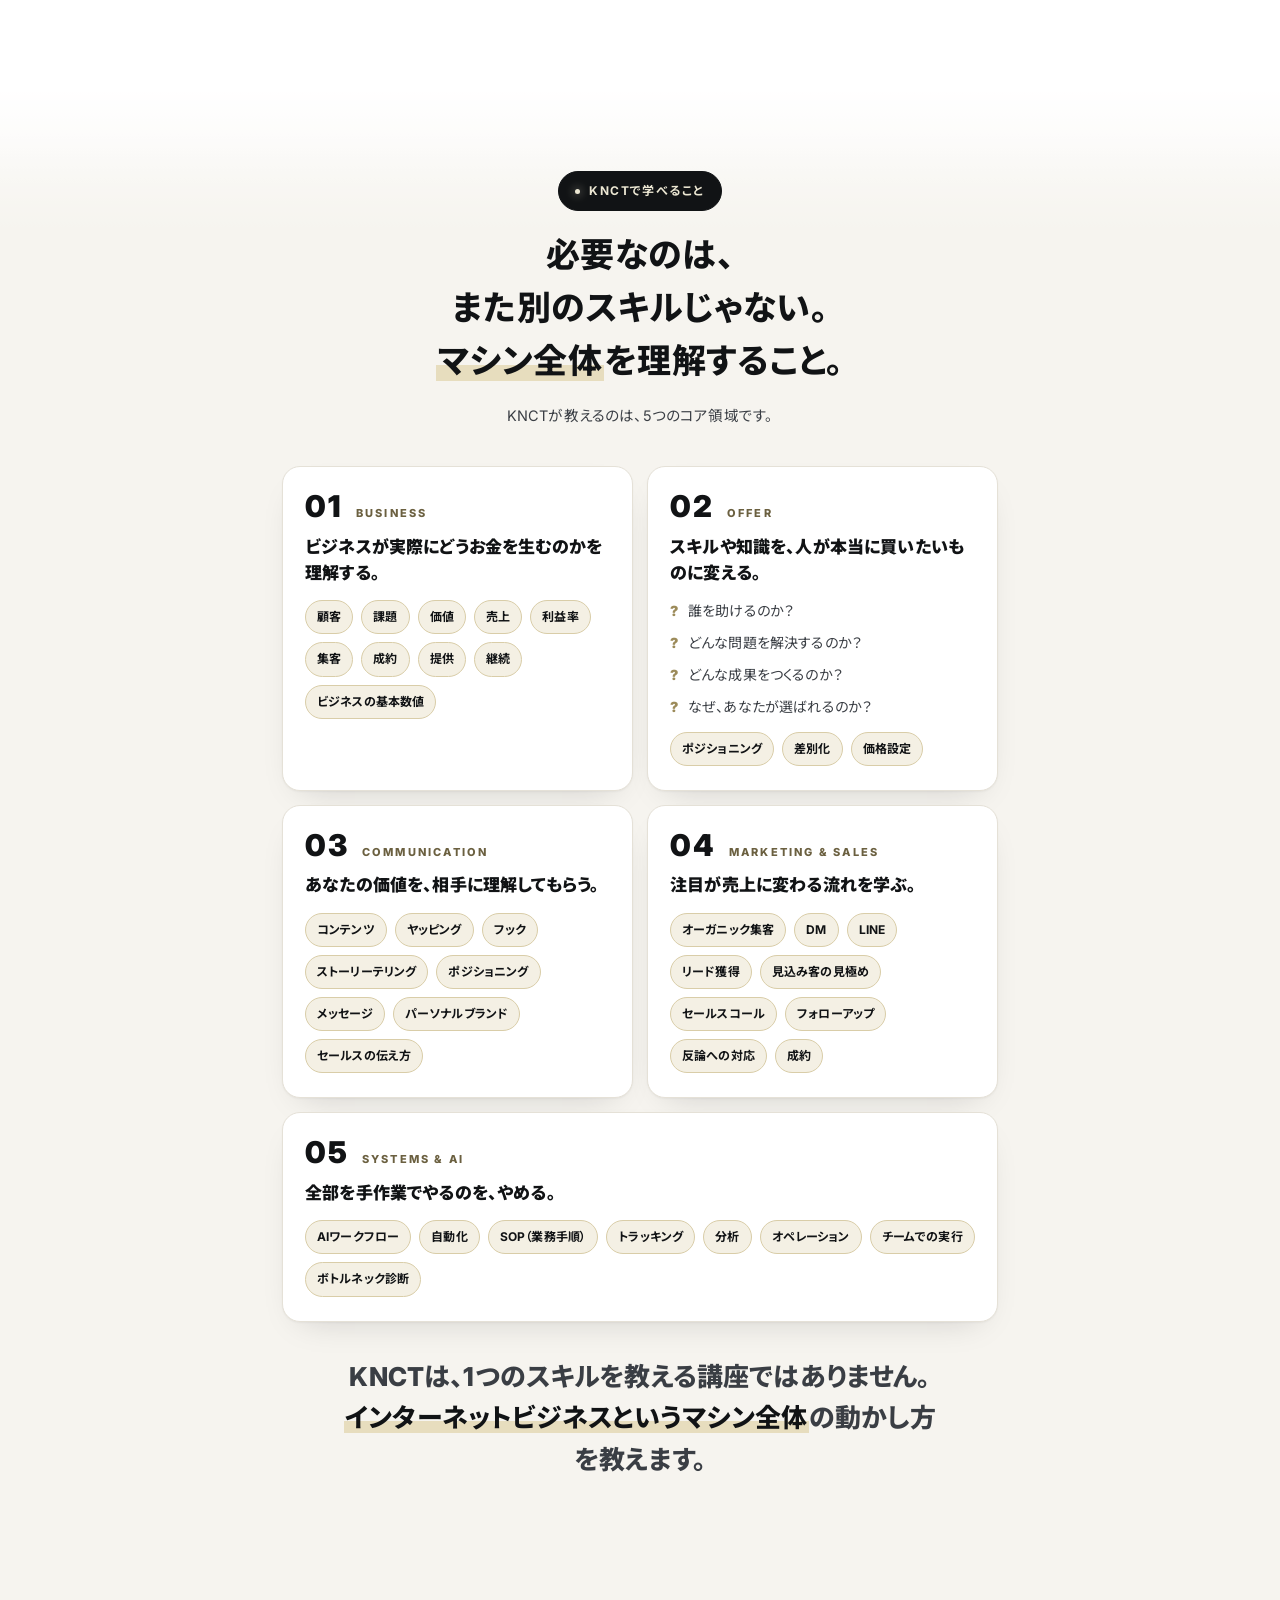
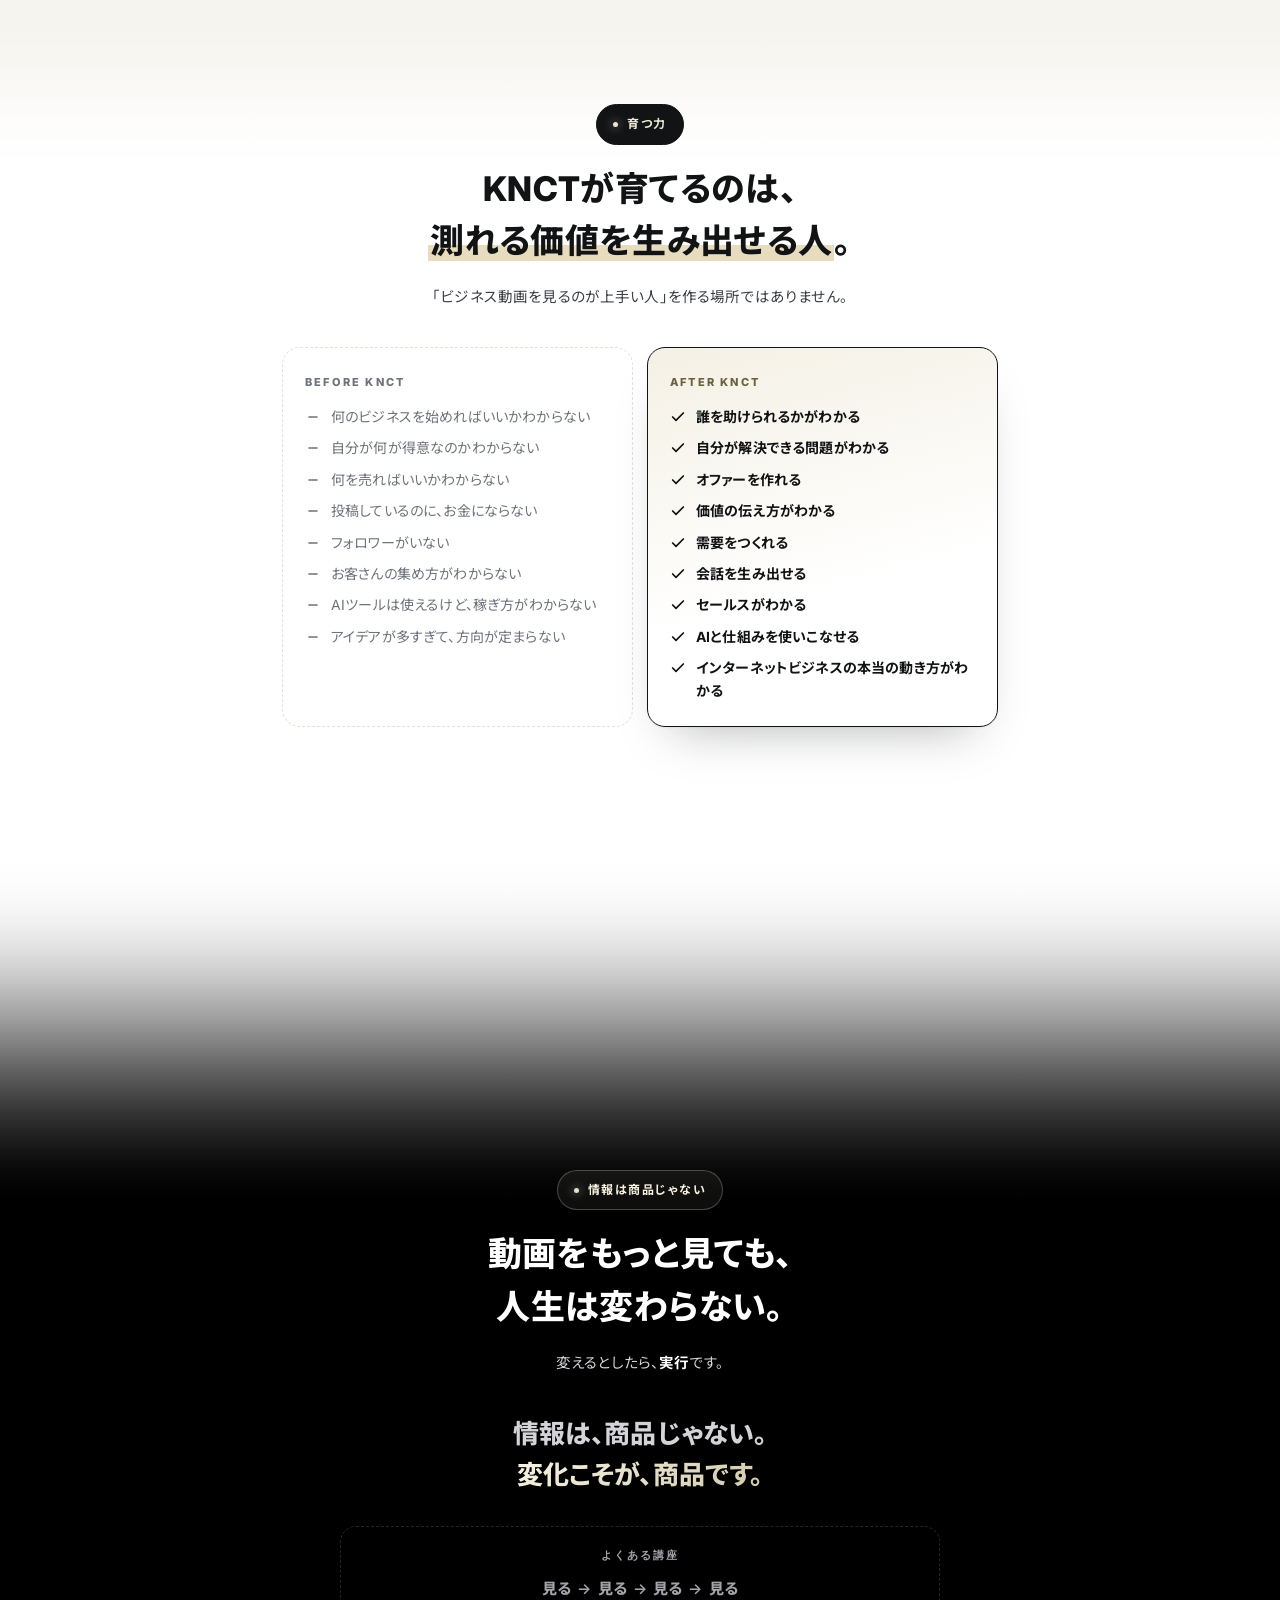
==== commit 838ec288: "LINEボタンを「無料特典はこちらから」に変更、最終セクションをガイドブック紹介に Co-Authored-By: Claude Opus 5.5 <noreply@anthropic.com>" ====
--- a/index.html
+++ b/index.html
@@ -606,9 +606,9 @@
     <p class="def reveal">KNCT Universityは、オンラインで<b>「測れる価値」</b>を生み出す力を身につける、<b>90日間の実践型ビジネスプログラム</b>です。</p>
 
     <div class="cta-block reveal">
-      <span class="cta-ribbon">＼ まずは個別面談で、あなたに合う道を ／</span>
-      <a href="#" class="btn-line" data-line data-loc="hero"><svg viewBox="0 0 24 24" fill="currentColor"><path d="M12 2C6.48 2 2 5.82 2 10.5c0 2.7 1.5 5.1 3.86 6.66-.1.4-.62 2.3-.7 2.62 0 0-.02.1.05.15.07.04.15 0 .15 0 .2-.03 2.4-1.6 3.4-2.27.43.06.87.09 1.32.09 5.52 0 10-3.82 10-8.5S17.52 2 12 2z"/></svg>無料個別面談に進む →</a>
-      <span class="cta-sub">面談のご予約はLINEからご案内します</span>
+      <span class="cta-ribbon">＼ LINE追加で、無料特典をプレゼント ／</span>
+      <a href="#" class="btn-line" data-line data-loc="hero"><svg viewBox="0 0 24 24" fill="currentColor"><path d="M12 2C6.48 2 2 5.82 2 10.5c0 2.7 1.5 5.1 3.86 6.66-.1.4-.62 2.3-.7 2.62 0 0-.02.1.05.15.07.04.15 0 .15 0 .2-.03 2.4-1.6 3.4-2.27.43.06.87.09 1.32.09 5.52 0 10-3.82 10-8.5S17.52 2 12 2z"/></svg>無料特典はこちらから →</a>
+      <span class="cta-sub">特典はLINEでお届けします</span>
       <a href="#loop" class="scroll-link">KNCTの仕組みを見る ↓</a>
     </div>
   </div>
@@ -1140,8 +1140,8 @@
 
     <div class="cta-block reveal" style="margin-top:40px;">
       <span class="cta-ribbon">＼ 90日の進め方は、個別面談でお話しします ／</span>
-      <a href="#" class="btn-line" data-line data-loc="mid"><svg viewBox="0 0 24 24" fill="currentColor"><path d="M12 2C6.48 2 2 5.82 2 10.5c0 2.7 1.5 5.1 3.86 6.66-.1.4-.62 2.3-.7 2.62 0 0-.02.1.05.15.07.04.15 0 .15 0 .2-.03 2.4-1.6 3.4-2.27.43.06.87.09 1.32.09 5.52 0 10-3.82 10-8.5S17.52 2 12 2z"/></svg>無料個別面談に進む →</a>
-      <span class="cta-sub">面談のご予約はLINEからご案内します</span>
+      <a href="#" class="btn-line" data-line data-loc="mid"><svg viewBox="0 0 24 24" fill="currentColor"><path d="M12 2C6.48 2 2 5.82 2 10.5c0 2.7 1.5 5.1 3.86 6.66-.1.4-.62 2.3-.7 2.62 0 0-.02.1.05.15.07.04.15 0 .15 0 .2-.03 2.4-1.6 3.4-2.27.43.06.87.09 1.32.09 5.52 0 10-3.82 10-8.5S17.52 2 12 2z"/></svg>無料特典はこちらから →</a>
+      <span class="cta-sub">特典はLINEでお届けします</span>
     </div>
   </div>
 </section>
@@ -1278,20 +1278,20 @@
     <div class="final reveal">
       <div class="inner">
         <span class="eyebrow"><span class="dot"></span>次の一歩</span>
-        <h2>まずは<span class="gold">個別面談</span>から。</h2>
-        <p>いまの状況から、オンラインで<b>測れる価値</b>を生み出せる人になるまでの道のりを、一緒に整理します。面談では、こんなことをお話しします。</p>
+        <h2>まずは<span class="gold">無料ガイドブック</span>から。</h2>
+        <p>LINEを追加すると、ガイドブック<b>「オペレーターとクリエイター」</b>をお届けします。5分で読める全16ページで、こんなことがわかります。</p>
         <ul class="rm-list">
-          <li><svg viewBox="0 0 24 24" fill="none" stroke="currentColor" stroke-width="2.6" stroke-linecap="round" stroke-linejoin="round"><path d="M20 6L9 17l-5-5"/></svg>あなたの現在地と、目指したいゴールの整理</li>
-          <li><svg viewBox="0 0 24 24" fill="none" stroke="currentColor" stroke-width="2.6" stroke-linecap="round" stroke-linejoin="round"><path d="M20 6L9 17l-5-5"/></svg>「クリエイター」と「裏側でグロースを支える」、どちらの道が合っているか</li>
-          <li><svg viewBox="0 0 24 24" fill="none" stroke="currentColor" stroke-width="2.6" stroke-linecap="round" stroke-linejoin="round"><path d="M20 6L9 17l-5-5"/></svg>あなたの経験から見つかる、価値ある問題</li>
-          <li><svg viewBox="0 0 24 24" fill="none" stroke="currentColor" stroke-width="2.6" stroke-linecap="round" stroke-linejoin="round"><path d="M20 6L9 17l-5-5"/></svg>最初の一歩として、何から始めるべきか</li>
-          <li><svg viewBox="0 0 24 24" fill="none" stroke="currentColor" stroke-width="2.6" stroke-linecap="round" stroke-linejoin="round"><path d="M20 6L9 17l-5-5"/></svg>KNCTの90日間で、具体的に何をするのか</li>
-          <li><svg viewBox="0 0 24 24" fill="none" stroke="currentColor" stroke-width="2.6" stroke-linecap="round" stroke-linejoin="round"><path d="M20 6L9 17l-5-5"/></svg>あなたが次に伸ばすべきスキル</li>
+          <li><svg viewBox="0 0 24 24" fill="none" stroke="currentColor" stroke-width="2.6" stroke-linecap="round" stroke-linejoin="round"><path d="M20 6L9 17l-5-5"/></svg>クリエイターとオペレーター、2つの役割の違い</li>
+          <li><svg viewBox="0 0 24 24" fill="none" stroke="currentColor" stroke-width="2.6" stroke-linecap="round" stroke-linejoin="round"><path d="M20 6L9 17l-5-5"/></svg>顔出しせずに、裏側でビジネスを動かすオペレーターの仕事</li>
+          <li><svg viewBox="0 0 24 24" fill="none" stroke="currentColor" stroke-width="2.6" stroke-linecap="round" stroke-linejoin="round"><path d="M20 6L9 17l-5-5"/></svg>2つの役割がどう連携して、売上をつくるのか</li>
+          <li><svg viewBox="0 0 24 24" fill="none" stroke="currentColor" stroke-width="2.6" stroke-linecap="round" stroke-linejoin="round"><path d="M20 6L9 17l-5-5"/></svg>成果報酬で、お金がどう分けられるのか（例）</li>
+          <li><svg viewBox="0 0 24 24" fill="none" stroke="currentColor" stroke-width="2.6" stroke-linecap="round" stroke-linejoin="round"><path d="M20 6L9 17l-5-5"/></svg>AI時代でも、仕組みを動かす人が必要とされる理由</li>
+          <li><svg viewBox="0 0 24 24" fill="none" stroke="currentColor" stroke-width="2.6" stroke-linecap="round" stroke-linejoin="round"><path d="M20 6L9 17l-5-5"/></svg>あなたに合うのは、オペレーターかクリエイターか</li>
         </ul>
         <div class="cta-block">
-          <span class="cta-ribbon">＼ あなたに合う進め方を、一緒に考えます ／</span>
-          <a href="#" class="btn-line" data-line data-loc="final_cta"><svg viewBox="0 0 24 24" fill="currentColor"><path d="M12 2C6.48 2 2 5.82 2 10.5c0 2.7 1.5 5.1 3.86 6.66-.1.4-.62 2.3-.7 2.62 0 0-.02.1.05.15.07.04.15 0 .15 0 .2-.03 2.4-1.6 3.4-2.27.43.06.87.09 1.32.09 5.52 0 10-3.82 10-8.5S17.52 2 12 2z"/></svg>無料個別面談に進む →</a>
-          <span class="cta-sub">面談のご予約はLINEからご案内します</span>
+          <span class="cta-ribbon">＼ LINE追加で、無料特典をプレゼント ／</span>
+          <a href="#" class="btn-line" data-line data-loc="final_cta"><svg viewBox="0 0 24 24" fill="currentColor"><path d="M12 2C6.48 2 2 5.82 2 10.5c0 2.7 1.5 5.1 3.86 6.66-.1.4-.62 2.3-.7 2.62 0 0-.02.1.05.15.07.04.15 0 .15 0 .2-.03 2.4-1.6 3.4-2.27.43.06.87.09 1.32.09 5.52 0 10-3.82 10-8.5S17.52 2 12 2z"/></svg>無料特典はこちらから →</a>
+          <span class="cta-sub">特典はLINEでお届けします</span>
         </div>
         <p class="micro">誇大な約束はしません。<br>コミュニティに入るだけで成功できる、とも言いません。</p>
       </div>
@@ -1315,7 +1315,7 @@
 
 <!-- STICKY MOBILE CTA -->
 <div class="sticky-cta" id="stickyCta">
-  <a href="#" class="btn-line" data-line data-loc="sticky_bar"><svg viewBox="0 0 24 24" fill="currentColor"><path d="M12 2C6.48 2 2 5.82 2 10.5c0 2.7 1.5 5.1 3.86 6.66-.1.4-.62 2.3-.7 2.62 0 0-.02.1.05.15.07.04.15 0 .15 0 .2-.03 2.4-1.6 3.4-2.27.43.06.87.09 1.32.09 5.52 0 10-3.82 10-8.5S17.52 2 12 2z"/></svg>無料個別面談に進む →</a>
+  <a href="#" class="btn-line" data-line data-loc="sticky_bar"><svg viewBox="0 0 24 24" fill="currentColor"><path d="M12 2C6.48 2 2 5.82 2 10.5c0 2.7 1.5 5.1 3.86 6.66-.1.4-.62 2.3-.7 2.62 0 0-.02.1.05.15.07.04.15 0 .15 0 .2-.03 2.4-1.6 3.4-2.27.43.06.87.09 1.32.09 5.52 0 10-3.82 10-8.5S17.52 2 12 2z"/></svg>無料特典はこちらから →</a>
 </div>
 
 
@@ -1327,6 +1327,7 @@
     // 配布リンク（vercel.json の redirects）→ ここのキーに対応
     "instagram/yjk":  "https://liff.line.me/2010144535-1ftVOtwe/landing?follow=%40737agxqn&lp=Eg730h&liff_id=2010144535-1ftVOtwe",  // joinknct.com/ig-yjk    IG @yuuyajameskato
     "instagram/knct": "https://liff.line.me/2010144535-1ftVOtwe/landing?follow=%40737agxqn&lp=DpM25M&liff_id=2010144535-1ftVOtwe",  // joinknct.com/ig-knct   IG KNCT University
+    "instagram/ym":   "https://liff.line.me/2010144535-1ftVOtwe/landing?follow=%40737agxqn&lp=UeueIg&liff_id=2010144535-1ftVOtwe",  // joinknct.com/ig-ym     IG @yuuyamarketing
     "youtube/yjk":    "https://liff.line.me/2010144535-1ftVOtwe/landing?follow=%40737agxqn&lp=y6i8zj&liff_id=2010144535-1ftVOtwe",  // joinknct.com/yt-yjk    YouTube YJK
     "youtube/knct":   "https://liff.line.me/2010144535-1ftVOtwe/landing?follow=%40737agxqn&lp=IU6MMj&liff_id=2010144535-1ftVOtwe",  // joinknct.com/yt-knct   YouTube KNCT
     // 媒体だけ判明している場合のフォールバック
@@ -1502,6 +1503,19 @@
       var loc = el.dataset.loc || (el.closest('.sticky-cta') ? 'sticky_bar' : el.closest('.final') ? 'final_cta' : el.closest('.hero') ? 'hero' : 'other');
       var attr = window.knctAttr || 'organic';
       var attrFirst = window.knctAttrFirst || attr;
+      // Metaの識別子（_fbp/_fbc Cookie）もLステップへ渡す。流入経路のパラメータに残り、
+      // 友だち追加・面談予約をサーバーからMetaへ送る時に広告クリックと結び付けられる。
+      // Pixelが後からCookieを作ることがあるので、クリック時点で読み直す。
+      try {
+        var u = new URL(el.href);
+        ['_fbp', '_fbc'].forEach(function(c){
+          var m = document.cookie.match(new RegExp('(?:^|; )' + c + '=([^;]+)'));
+          if (m) u.searchParams.set(c.slice(1), decodeURIComponent(m[1]).slice(0, 500));
+        });
+        // Webサイトのイベントとして送るにはブラウザ情報（UA）も必要
+        u.searchParams.set('ua', navigator.userAgent.slice(0, 300));
+        el.href = u.toString();
+      } catch(e) {}
       try { if (window.gtag) gtag('event', 'line_click', { location: loc, attribution: attr, attribution_first: attrFirst }); } catch(e) {}
       try { if (window.va) va('event', { name: 'line_click', data: { location: loc, attribution: attr } }); } catch(e) {}
       try {
